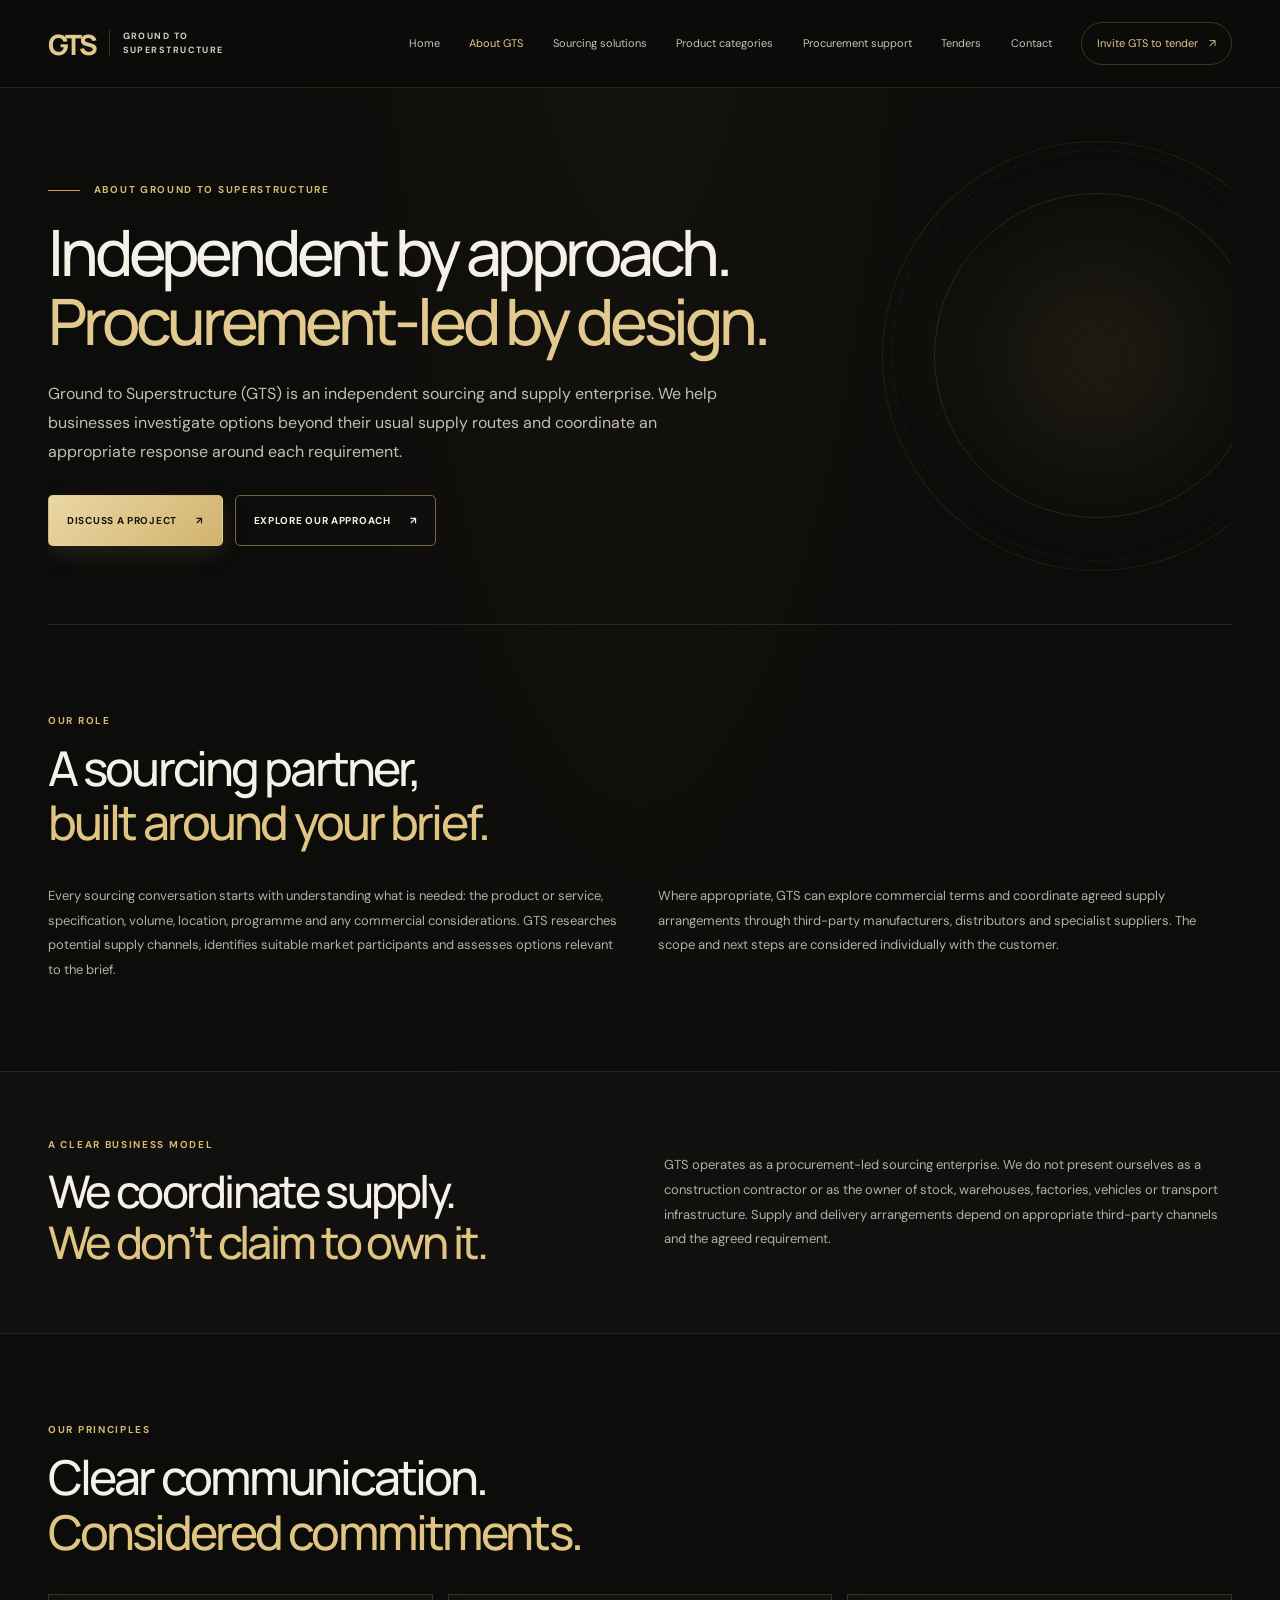
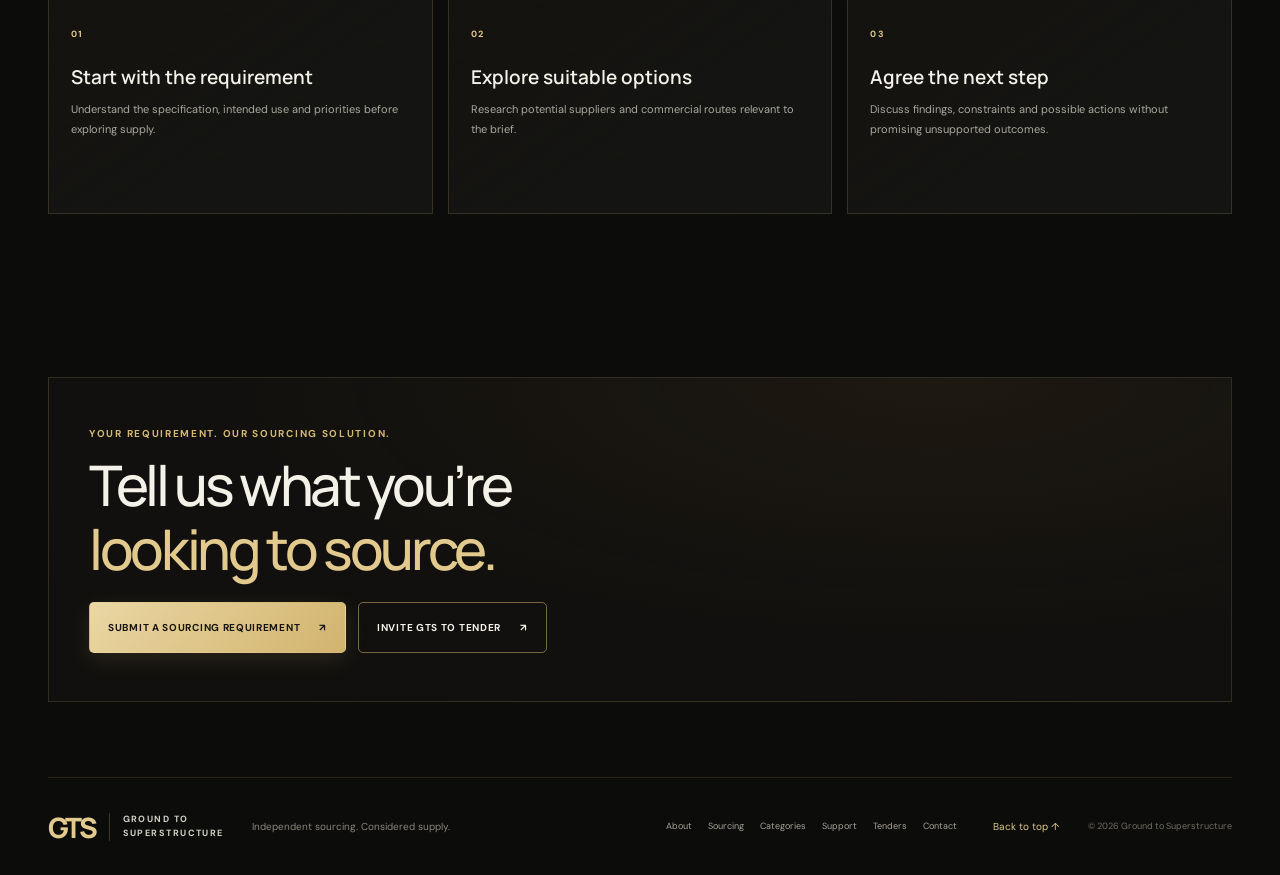
==== about.html @ a22e2337 "Update GTS website pages and enquiry forms" ====
<!doctype html>
<html lang="en">
<head>
  <meta charset="utf-8">
  <meta name="viewport" content="width=device-width, initial-scale=1">
  <meta name="theme-color" content="#10100f">
  <meta name="description" content="Learn about Ground to Superstructure, an independent procurement-led sourcing and supply enterprise.">
  <title>About GTS | Ground to Superstructure</title>
  <link rel="preconnect" href="https://fonts.googleapis.com">
  <link rel="preconnect" href="https://fonts.gstatic.com" crossorigin>
  <link href="https://fonts.googleapis.com/css2?family=DM+Sans:wght@400;500;600;700&family=Manrope:wght@400;500;600;700;800&display=swap" rel="stylesheet">
  <link rel="stylesheet" href="styles.css">
  <script src="script.js" defer></script>
</head>
<body>
  <a class="skip-link" href="#main">Skip to content</a>
  <header class="site-header">
    <a class="brand" href="index.html" aria-label="Ground to Superstructure home"><span class="brand-mark">GTS</span><span class="brand-name">GROUND TO<br>SUPERSTRUCTURE</span></a>
    <button class="menu-toggle" type="button" aria-expanded="false" aria-controls="site-nav" aria-label="Open navigation"><span></span><span></span></button>
    <nav class="site-nav" id="site-nav" aria-label="Main navigation">
      <a href="index.html">Home</a><a href="about.html" aria-current="page">About GTS</a><a href="sourcing-solutions.html">Sourcing solutions</a><a href="product-categories.html">Product categories</a><a href="procurement-support.html">Procurement support</a><a href="tenders.html">Tenders</a><a href="contact.html">Contact</a><a class="nav-cta" href="tenders.html#tender-form">Invite GTS to tender <span aria-hidden="true">↗</span></a>
    </nav>
  </header>
  <main id="main">
    <section class="page-hero section-shell">
      <p class="eyebrow"><span class="eyebrow-line"></span> ABOUT GROUND TO SUPERSTRUCTURE</p>
      <h1>Independent by approach.<br><span>Procurement-led by design.</span></h1>
      <p class="page-lead">Ground to Superstructure (GTS) is an independent sourcing and supply enterprise. We help businesses investigate options beyond their usual supply routes and coordinate an appropriate response around each requirement.</p>
      <div class="page-actions"><a class="button button-gold" href="contact.html#requirement-form">Discuss a project <span aria-hidden="true">↗</span></a><a class="button button-outline" href="sourcing-solutions.html">Explore our approach <span aria-hidden="true">↗</span></a></div>
      <div class="page-orbit" aria-hidden="true"></div>
    </section>
    <section class="page-section section-shell">
      <div class="page-section-heading"><p class="eyebrow">OUR ROLE</p><h2>A sourcing partner,<br><span>built around your brief.</span></h2></div>
      <div class="content-columns">
        <p>Every sourcing conversation starts with understanding what is needed: the product or service, specification, volume, location, programme and any commercial considerations. GTS researches potential supply channels, identifies suitable market participants and assesses options relevant to the brief.</p>
        <p>Where appropriate, GTS can explore commercial terms and coordinate agreed supply arrangements through third-party manufacturers, distributors and specialist suppliers. The scope and next steps are considered individually with the customer.</p>
      </div>
    </section>
    <section class="page-band">
      <div class="section-shell page-band-grid">
        <div><p class="eyebrow">A CLEAR BUSINESS MODEL</p><h2>We coordinate supply.<br><span>We don’t claim to own it.</span></h2></div>
        <p>GTS operates as a procurement-led sourcing enterprise. We do not present ourselves as a construction contractor or as the owner of stock, warehouses, factories, vehicles or transport infrastructure. Supply and delivery arrangements depend on appropriate third-party channels and the agreed requirement.</p>
      </div>
    </section>
    <section class="page-section section-shell">
      <div class="page-section-heading"><p class="eyebrow">OUR PRINCIPLES</p><h2>Clear communication.<br><span>Considered commitments.</span></h2></div>
      <div class="principle-grid">
        <article class="principle-card"><span>01</span><h3>Start with the requirement</h3><p>Understand the specification, intended use and priorities before exploring supply.</p></article>
        <article class="principle-card"><span>02</span><h3>Explore suitable options</h3><p>Research potential suppliers and commercial routes relevant to the brief.</p></article>
        <article class="principle-card"><span>03</span><h3>Agree the next step</h3><p>Discuss findings, constraints and possible actions without promising unsupported outcomes.</p></article>
      </div>
    </section>
    <section class="page-cta section-shell">
      <p class="eyebrow">YOUR REQUIREMENT. OUR SOURCING SOLUTION.</p>
      <h2>Tell us what you’re<br><span>looking to source.</span></h2>
      <div class="page-actions"><a class="button button-gold" href="contact.html#requirement-form">Submit a sourcing requirement <span aria-hidden="true">↗</span></a><a class="button button-outline" href="tenders.html#tender-form">Invite GTS to tender <span aria-hidden="true">↗</span></a></div>
    </section>
  </main>
  <footer class="site-footer section-shell">
    <a class="brand" href="index.html" aria-label="Ground to Superstructure home"><span class="brand-mark">GTS</span><span class="brand-name">GROUND TO<br>SUPERSTRUCTURE</span></a>
    <p>Independent sourcing. Considered supply.</p>
    <nav class="footer-nav" aria-label="Footer navigation"><a href="about.html">About</a><a href="sourcing-solutions.html">Sourcing</a><a href="product-categories.html">Categories</a><a href="procurement-support.html">Support</a><a href="tenders.html">Tenders</a><a href="contact.html">Contact</a></nav>
    <a class="back-to-top" href="#main">Back to top ↑</a><span class="copyright">© <span id="year"></span> Ground to Superstructure</span>
  </footer>
</body>
</html>
---- styles.css ----
:root {
  color-scheme: dark;
  --black: #10100f;
  --panel: #161614;
  --panel-light: #1c1b18;
  --gold: #e99a09;
  --gold-bright: #e3c583;
  --text: #f1eee7;
  --muted: #a5a096;
  --line: rgba(201, 163, 91, .24);
  --font-body: "DM Sans", sans-serif;
  --font-display: "Manrope", sans-serif;
}

* { box-sizing: border-box; }
html { scroll-behavior: smooth; scroll-padding-top: 90px; }
body { margin: 0; background: var(--black); color: var(--text); font-family: var(--font-body); font-size: 15px; line-height: 1.7; -webkit-font-smoothing: antialiased; }
a { color: inherit; text-decoration: none; }
button, input, textarea { font: inherit; }
button, a { -webkit-tap-highlight-color: transparent; }
::selection { background: var(--gold); color: var(--black); }
.section-shell { width: min(1280px, calc(100% - 96px)); margin-inline: auto; }
.skip-link { position: absolute; z-index: 20; top: 8px; left: 8px; padding: 10px 16px; background: var(--gold); color: var(--black); transform: translateY(-150%); }
.skip-link:focus { transform: translateY(0); }

.site-header { position: sticky; z-index: 10; top: 0; display: flex; align-items: center; justify-content: space-between; min-height: 88px; padding: 0 max(48px, calc((100vw - 1280px) / 2)); border-bottom: 1px solid rgba(255,255,255,.07); background: rgba(16,16,15,.94); backdrop-filter: blur(16px); }
.brand { display: inline-flex; align-items: center; gap: 13px; flex: none; }
.brand-mark { color: var(--gold-bright); font-family: var(--font-display); font-size: 28px; font-weight: 800; letter-spacing: -.1em; line-height: 1; }
.brand-name { padding-left: 13px; border-left: 1px solid var(--line); font-size: 9px; font-weight: 700; letter-spacing: .16em; line-height: 1.55; }
.site-nav { display: flex; align-items: center; gap: clamp(16px, 2.3vw, 34px); }
.site-nav a { color: #c3c0b9; font-size: 11px; transition: color .2s ease; }
.site-nav a:hover, .site-nav a:focus-visible { color: var(--gold-bright); }
.site-nav .nav-cta { padding: 11px 15px; border: 1px solid var(--line); color: var(--gold-bright); }
.nav-cta span { margin-left: 8px; }
.menu-toggle { display: none; }

.hero { position: relative; display: grid; grid-template-columns: 1.04fr .96fr; align-items: center; min-height: 674px; padding-top: 54px; padding-bottom: 83px; }
.hero-copy { position: relative; z-index: 2; max-width: 630px; padding-bottom: 12px; }
.eyebrow { margin: 0 0 22px; color: var(--gold); font-size: 10px; font-weight: 700; letter-spacing: .17em; line-height: 1.5; }
.eyebrow-line { display: inline-block; width: 32px; height: 1px; margin-right: 10px; vertical-align: middle; background: var(--gold); }
h1, h2, h3, p { margin-top: 0; }
h1, h2, h3 { font-family: var(--font-display); }
h1 { margin-bottom: 25px; font-size: clamp(46px, 5.4vw, 72px); font-weight: 500; letter-spacing: -.065em; line-height: 1.08; }
h1 span, h2 span { color: var(--gold-bright); }
.hero-subtitle { max-width: 525px; margin-bottom: 13px; color: #e2ded5; font-size: 17px; line-height: 1.6; }
.hero-explainer { max-width: 505px; margin-bottom: 22px; color: var(--muted); font-size: 13px; }
.hero-proposition { max-width: 420px; margin: 0 0 18px; color: #d4c39e; font-size: 11px; font-weight: 600; letter-spacing: .12em; text-transform: uppercase; }
.service-line { margin: 0; color: var(--gold-bright); font-size: 10px; font-weight: 700; letter-spacing: .17em; }
.service-line i { padding: 0 7px; color: #83672f; font-style: normal; }
.hero-actions, .tender-actions, .contact-actions { display: flex; flex-wrap: wrap; gap: 11px; margin-top: 25px; }
.button { display: inline-flex; min-height: 49px; align-items: center; justify-content: center; gap: 19px; padding: 0 18px; border: 1px solid transparent; font-size: 10px; font-weight: 700; letter-spacing: .055em; text-transform: uppercase; transition: transform .2s ease, background .2s ease, border-color .2s ease; }
.button:hover { transform: translateY(-2px); }
.button-gold { background: var(--gold-bright); color: #17140e; }
.button-gold:hover { background: #f0d89e; }
.button-outline { border-color: rgba(227,197,131,.48); color: var(--text); }
.button-outline:hover { border-color: var(--gold-bright); background: rgba(201,163,91,.08); }
.hero-actions .button-outline { border-color: var(--gold-bright); background: var(--gold-bright); color: #17140e; }
.hero-actions .button-outline:hover { background: #f0d89e; }
.quiet-note { max-width: 445px; margin: 17px 0 0; color: #79766e; font-size: 10px; line-height: 1.6; }
.hero-art { position: relative; min-height: 535px; overflow: hidden; }
.network-art { position: absolute; width: min(110%, 665px); max-width: none; inset: 50% auto auto 50%; transform: translate(-50%, -50%); opacity: .89; }
.art-orbit { position: absolute; top: 50%; left: 50%; width: 440px; height: 440px; border: 1px solid rgba(201,163,91,.1); border-radius: 50%; transform: translate(-50%, -50%); }
.orbit-two { width: 530px; height: 530px; border-style: dashed; border-color: rgba(201,163,91,.07); }
.art-caption { position: absolute; right: 0; bottom: 48px; padding: 11px 14px; border: 1px solid rgba(201,163,91,.2); background: rgba(16,16,15,.82); color: #c9c3b6; font-size: 10px; }
.caption-dot { display: inline-block; width: 6px; height: 6px; margin-right: 7px; border-radius: 50%; background: var(--gold-bright); box-shadow: 0 0 12px var(--gold); }
.art-coordinate { position: absolute; top: 79px; right: 8px; color: rgba(227,197,131,.7); font-size: 8px; letter-spacing: .16em; line-height: 1.8; text-align: right; }
.art-coordinate span { color: rgba(255,255,255,.37); }
.hero-index { position: absolute; right: 0; bottom: 31px; display: flex; align-items: center; gap: 10px; color: #827d72; font-size: 9px; }
.hero-index span:first-child { color: var(--gold-bright); }
.index-rule { width: 54px; height: 1px; background: var(--line); }

.intro-band { border-block: 1px solid rgba(255,255,255,.06); background: #151513; }
.intro-grid { display: grid; grid-template-columns: .72fr 1.18fr 1.1fr; align-items: center; gap: 38px; min-height: 216px; padding-block: 38px; }
.intro-grid .eyebrow { margin: 0; }
.intro-statement { margin: 0; font-family: var(--font-display); font-size: clamp(22px, 2.7vw, 34px); font-weight: 500; letter-spacing: -.045em; line-height: 1.35; }
.intro-statement span { color: var(--gold-bright); }
.intro-detail { margin: 0; color: var(--muted); font-size: 12px; line-height: 1.85; }

.content-section { padding-top: 111px; padding-bottom: 105px; }
.section-heading { display: flex; align-items: end; justify-content: space-between; gap: 50px; margin-bottom: 43px; }
.section-heading .eyebrow, .tender-heading .eyebrow, .mandate-intro .eyebrow, .support-copy .eyebrow, .readiness-grid .eyebrow { margin-bottom: 18px; }
h2 { margin-bottom: 0; font-size: clamp(34px, 4.2vw, 52px); font-weight: 500; letter-spacing: -.06em; line-height: 1.14; }
.section-lead { max-width: 425px; margin: 0 0 3px; color: var(--muted); font-size: 13px; line-height: 1.8; }
.programme-title { max-width: 660px; font-size: clamp(30px, 3.2vw, 40px); }
.category-grid { display: grid; grid-template-columns: repeat(5, 1fr); gap: 12px; }
.category-card { position: relative; min-height: 295px; padding: 24px 18px 20px; border: 1px solid rgba(255,255,255,.08); background: #151513; transition: border-color .2s ease, transform .2s ease; }
.category-card:hover { transform: translateY(-4px); border-color: rgba(201,163,91,.5); }
.card-number { position: absolute; top: 21px; right: 19px; color: #68645b; font-size: 9px; letter-spacing: .1em; }
.category-card h3 { min-height: 60px; margin: 22px 0 9px; font-size: 18px; font-weight: 600; letter-spacing: -.035em; line-height: 1.25; }
.category-card p { min-height: 58px; margin-bottom: 20px; color: var(--muted); font-size: 15px; line-height: 1.65; }
.category-card > a { color: var(--gold-bright); font-size: 13px; font-weight: 600; }
.category-card > a span { margin-left: 4px; }
.category-icon { position: relative; display: flex; width: 56px; height: 46px; align-items: end; gap: 4px; }
.icon-materials span { display: block; width: 14px; border: 1px solid var(--gold); background: linear-gradient(0deg,rgba(201,163,91,.13),transparent); transform: skewY(-19deg); }
.icon-materials span:nth-child(1) { height: 21px; }.icon-materials span:nth-child(2) { height: 31px; }.icon-materials span:nth-child(3) { height: 39px; }
.icon-interiors span { position: absolute; display: block; border: 1px solid var(--gold); }
.icon-interiors span:nth-child(1) { bottom: 0; left: 2px; width: 42px; height: 24px; }.icon-interiors span:nth-child(2) { bottom: 24px; left: 5px; width: 36px; height: 7px; }.icon-interiors span:nth-child(3) { bottom: 0; left: 9px; height: 10px; }.icon-interiors span:nth-child(4) { bottom: 0; left: 37px; height: 10px; }
.icon-bespoke span { position: absolute; display: block; width: 26px; height: 26px; border: 1px solid var(--gold); transform: rotate(45deg); }.icon-bespoke span:nth-child(1) { top: 0; left: 14px; }.icon-bespoke span:nth-child(2) { top: 16px; left: 2px; }.icon-bespoke span:nth-child(3) { top: 16px; left: 26px; }
.icon-assets span { position: absolute; border: 1px solid var(--gold); }.icon-assets span:nth-child(1) { bottom: 7px; left: 0; width: 47px; height: 20px; }.icon-assets span:nth-child(2) { bottom: 27px; left: 13px; width: 24px; height: 9px; }.icon-assets span:nth-child(3) { bottom: 0; left: 8px; width: 9px; height: 9px; border-radius: 50%; }.icon-assets span:nth-child(4) { bottom: 0; left: 34px; width: 9px; height: 9px; border-radius: 50%; }
.volume-figures { display: flex; min-height: 46px; align-items: end; gap: 5px; color: var(--gold-bright); font-family: var(--font-display); font-size: 10px; font-weight: 700; letter-spacing: -.04em; }
.volume-figures span { padding: 2px 4px; border: 1px solid rgba(201,163,91,.28); }
.volume-figures span:last-child { font-size: 9px; }
.volume-figures sup { font-size: 7px; }
.category-footnote { margin: 21px 0 0; color: var(--muted); font-size: 11px; }.category-footnote span { margin-right: 7px; color: var(--gold); }
.inline-cta { display: flex; align-items: center; justify-content: space-between; gap: 20px; margin-top: 47px; padding: 24px 28px; border: 1px solid rgba(201,163,91,.2); background: linear-gradient(100deg,rgba(201,163,91,.08),transparent 75%); }
.inline-cta .eyebrow { margin-bottom: 4px; font-size: 8px; }.inline-cta p { margin: 0; font-family: var(--font-display); font-size: 17px; }
.text-link { display: inline-flex; align-items: center; gap: 12px; color: var(--gold-bright); font-size: 11px; font-weight: 600; }
.text-link:hover { color: #f1dba8; }

.approach-section { padding-block: 105px 92px; border-block: 1px solid rgba(255,255,255,.06); background: #151513; }
.approach-section .section-heading { margin-bottom: 38px; }
.pathway-grid { display: grid; grid-template-columns: 1fr 1fr; gap: 14px; }
.pathway-card { position: relative; min-height: 330px; padding: 29px 34px 25px; border: 1px solid rgba(201,163,91,.22); background: linear-gradient(135deg,rgba(201,163,91,.075),transparent 59%); }
.pathway-card.strategic { background: linear-gradient(135deg,rgba(201,163,91,.12),transparent 74%); }
.pathway-top { display: flex; align-items: center; justify-content: space-between; color: var(--gold); }
.pathway-number { font-family: var(--font-display); font-size: 13px; }
.pathway-kicker { font-size: 9px; letter-spacing: .1em; text-transform: uppercase; }
.pathway-card h3 { margin: 22px 0 7px; font-size: 26px; font-weight: 500; letter-spacing: -.04em; }
.pathway-card > p:not(.pathway-foot) { max-width: 485px; margin: 0; color: var(--muted); font-size: 12px; }
.target-time { display: flex; align-items: center; gap: 14px; margin-top: 19px; }
.target-time strong { color: var(--gold-bright); font-family: var(--font-display); font-size: 43px; font-weight: 500; letter-spacing: -.07em; line-height: 1; }
.target-time span { color: #b5aa91; font-size: 8px; font-weight: 700; letter-spacing: .13em; line-height: 1.6; }
.pathway-foot { position: absolute; right: 28px; bottom: 15px; left: 34px; margin: 0; color: #817c71; font-size: 9px; }
.timing-note { display: flex; align-items: baseline; gap: 10px; max-width: 780px; margin: 23px auto 0; color: #918c80; font-size: 10px; text-align: center; }.note-mark { flex: none; color: var(--gold); }

.mandate-section { display: grid; grid-template-columns: .8fr 1.2fr; gap: 105px; padding-block: 120px; }
.mandate-intro h2 { margin-bottom: 24px; }
.mandate-intro > p:not(.eyebrow):not(.mandate-emphasis) { max-width: 380px; color: var(--muted); font-size: 13px; line-height: 1.8; }
.mandate-emphasis { margin-top: 26px; padding-left: 15px; border-left: 1px solid var(--gold); color: var(--gold-bright); font-family: var(--font-display); font-size: 15px; line-height: 1.55; }
.timeline { position: relative; padding-top: 5px; }
.timeline::before { position: absolute; top: 24px; bottom: 80px; left: 24px; width: 1px; background: linear-gradient(var(--gold),rgba(201,163,91,.1)); content: ""; }
.timeline-item { position: relative; display: grid; grid-template-columns: 50px 1fr; gap: 18px; min-height: 113px; }
.timeline-marker { position: relative; z-index: 1; display: flex; width: 49px; height: 49px; align-items: center; justify-content: center; border: 1px solid rgba(201,163,91,.6); border-radius: 50%; background: var(--black); color: var(--gold-bright); font-size: 10px; }
.timeline-marker > span { width: 6px; height: 6px; border-radius: 50%; background: var(--gold-bright); box-shadow: 0 0 10px var(--gold); }
.timeline-when { color: var(--gold); font-size: 8px; font-weight: 700; letter-spacing: .13em; }
.timeline-item h3 { margin: 2px 0 4px; font-size: 17px; font-weight: 600; }
.timeline-item p { max-width: 490px; margin: 0; color: var(--muted); font-size: 11px; }
.timeline-last { min-height: 98px; }
.timeline-disclaimer { margin: 1px 0 0 68px; color: #77736a; font-size: 9px; }

.support-section { border-block: 1px solid rgba(255,255,255,.06); background: #151513; }
.support-grid { display: grid; grid-template-columns: 1fr 1fr; align-items: center; gap: 85px; min-height: 420px; padding-block: 75px; }
.support-copy h2 { margin-bottom: 20px; }
.support-copy > p:not(.eyebrow) { max-width: 480px; margin-bottom: 25px; color: var(--muted); font-size: 13px; line-height: 1.8; }
.support-quote { position: relative; padding: 52px 42px 44px; border: 1px solid rgba(201,163,91,.3); background: linear-gradient(140deg,rgba(201,163,91,.09),transparent 65%); }
.quote-mark { position: absolute; top: 14px; left: 37px; color: var(--gold); font-family: Georgia,serif; font-size: 68px; line-height: 1; opacity: .7; }
.support-quote p { position: relative; margin: 13px 0 26px; font-family: var(--font-display); font-size: clamp(20px,2.2vw,28px); letter-spacing: -.04em; line-height: 1.45; }
.support-quote p span { color: var(--gold-bright); }
.quote-rule { width: 43px; height: 1px; margin-bottom: 13px; background: var(--gold); }
.quote-attribution { color: #938a78; font-size: 8px; font-weight: 700; letter-spacing: .16em; }

.tender-section { padding-block: 111px 103px; }
.tender-heading { display: grid; grid-template-columns: .9fr 1.1fr; align-items: end; gap: 50px; }
.tender-intro > p:first-child { max-width: 525px; margin: 0 0 20px; color: var(--muted); font-size: 13px; line-height: 1.8; }
.tender-document-types { margin: 0; color: var(--gold-bright); font-size: 9px; font-weight: 700; letter-spacing: .1em; line-height: 2; }
.tender-document-types span { padding: 0 4px; color: #77613a; }
.tender-actions { margin-top: 31px; }
.forms-grid { display: grid; grid-template-columns: 1fr 1fr; gap: 14px; margin-top: 50px; }
.enquiry-form { padding: 29px; border: 1px solid rgba(201,163,91,.23); background: #151513; }
.form-heading { margin-bottom: 22px; }
.form-kicker { color: var(--gold); font-size: 8px; font-weight: 700; letter-spacing: .16em; }
.form-heading h3 { margin: 6px 0 4px; font-size: 23px; font-weight: 500; letter-spacing: -.04em; }
.form-heading p { margin: 0; color: var(--muted); font-size: 10px; }
.enquiry-form label { display: block; margin-bottom: 13px; color: #c9c4b8; font-size: 10px; font-weight: 600; }
.form-row { display: grid; grid-template-columns: 1fr 1fr; gap: 12px; }
.enquiry-form input:not([type="file"]), .enquiry-form textarea { display: block; width: 100%; margin-top: 6px; padding: 10px 11px; border: 1px solid rgba(255,255,255,.12); border-radius: 0; outline: none; background: #10100f; color: var(--text); font-size: 12px; transition: border-color .2s ease; }
.enquiry-form input:focus, .enquiry-form textarea:focus { border-color: var(--gold); }
.enquiry-form textarea { min-height: 76px; resize: vertical; }
.enquiry-form input[type="date"] { color-scheme: dark; }
.file-field { padding: 13px; border: 1px dashed rgba(201,163,91,.35); background: rgba(201,163,91,.03); }
.enquiry-form .file-field input { display: block; width: 100%; margin-top: 7px; color: var(--muted); font-size: 10px; }
.file-help { display: block; margin-top: 5px; color: #817c72; font-size: 9px; font-weight: 400; }
.form-submit { min-height: 43px; cursor: pointer; }
.form-status { min-height: 18px; margin: 10px 0 0; color: var(--gold-bright); font-size: 10px; }
.form-disclosure { max-width: 850px; margin: 15px auto 0; color: #817c72; font-size: 10px; text-align: center; }

.readiness-section { padding-block: 84px; border-block: 1px solid rgba(255,255,255,.06); background: #151513; }
.readiness-grid { display: grid; grid-template-columns: 1fr 1fr; align-items: start; gap: 80px; }
.readiness-copy > p:first-child { max-width: 510px; margin: 4px 0 20px; color: var(--muted); font-size: 12px; line-height: 1.8; }
.readiness-tags { display: flex; flex-wrap: wrap; gap: 7px; }
.readiness-tags span { padding: 7px 10px; border: 1px solid rgba(201,163,91,.2); color: #c7c0b1; font-size: 9px; }
.readiness-footnote { margin: 15px 0 0; color: #77736a; font-size: 9px; }

.contact-section { padding-top: 28px; }
.contact-overline { display: flex; align-items: center; gap: 18px; color: #827b6e; font-size: 8px; font-weight: 700; letter-spacing: .13em; }
.contact-overline-rule { height: 1px; flex: 1; background: rgba(201,163,91,.2); }
.contact-content { max-width: 830px; margin: 98px auto 105px; text-align: center; }
.contact-label { margin-bottom: 20px; color: var(--gold); font-size: 10px; font-weight: 700; letter-spacing: .19em; }
.contact-content h2 { font-size: clamp(38px,5.6vw,68px); }
.contact-copy { margin: 18px 0 20px; color: #c9c3b6; font-size: 16px; }
.contact-actions { justify-content: center; margin-top: 27px; }
.site-footer { display: flex; align-items: center; gap: 28px; min-height: 98px; border-top: 1px solid rgba(255,255,255,.09); }
.site-footer > p { margin: 0; color: #8a857b; font-size: 10px; }
.back-to-top { margin-left: auto; color: var(--gold-bright); font-size: 10px; }
.copyright { color: #716d64; font-size: 9px; }

:focus-visible { outline: 2px solid var(--gold-bright); outline-offset: 4px; }

@media (max-width: 1040px) {
  .site-header { padding-inline: 30px; }
  .section-shell { width: min(100% - 60px, 900px); }
  .site-nav { gap: 17px; }
  .site-nav a { font-size: 10px; }
  .hero { min-height: 620px; }
  .hero h1 { font-size: 42px; }
  .hero-actions { display: grid; grid-template-columns: 1fr; }
  .hero-actions .button { width: 100%; }
  .hero-art { min-height: 460px; }
  .network-art { width: 570px; }
  .category-grid { grid-template-columns: repeat(3,1fr); }
  .category-card { min-height: 275px; }
  .mandate-section { gap: 55px; }
}

@media (max-width: 1180px) {
  .hero-actions { display: grid; grid-template-columns: 1fr; }
  .hero-actions .button { width: 100%; }
}

@media (max-width: 760px) {
  html { scroll-padding-top: 72px; }
  .section-shell { width: calc(100% - 40px); }
  .site-header { min-height: 70px; padding-inline: 20px; }
  .brand-mark { font-size: 25px; }
  .brand-name { font-size: 8px; }
  .menu-toggle { display: flex; width: 40px; height: 40px; flex-direction: column; align-items: center; justify-content: center; gap: 6px; border: 1px solid var(--line); background: none; }
  .menu-toggle span { width: 17px; height: 1px; background: var(--gold-bright); transition: transform .2s ease; }
  .menu-toggle[aria-expanded="true"] span:first-child { transform: translateY(3.5px) rotate(45deg); }
  .menu-toggle[aria-expanded="true"] span:last-child { transform: translateY(-3.5px) rotate(-45deg); }
  .site-nav { position: absolute; top: 69px; right: 0; left: 0; display: none; align-items: stretch; gap: 0; padding: 8px 20px 18px; border-bottom: 1px solid var(--line); background: #121210; }
  .site-nav.is-open { display: flex; flex-direction: column; }
  .site-nav a { padding: 12px 3px; border-bottom: 1px solid rgba(255,255,255,.06); font-size: 12px; }
  .site-nav .nav-cta { margin-top: 10px; padding: 12px; border: 1px solid var(--line); }
  .hero { grid-template-columns: 1fr; min-height: auto; padding-top: 70px; padding-bottom: 62px; }
  .hero-copy { padding: 0; }
  h1 { font-size: clamp(44px, 11vw, 64px); }
  .hero h1 { font-size: clamp(38px, 9.4vw, 54px); }
  .programme-title { font-size: clamp(26px, 7vw, 34px); }
  .hero-subtitle { font-size: 15px; }
  .hero-art { min-height: 350px; margin-top: 22px; }
  .network-art { width: min(112vw, 530px); }
  .art-orbit { width: 310px; height: 310px; }
  .orbit-two { width: 365px; height: 365px; }
  .art-caption { right: 3px; bottom: 8px; font-size: 9px; }
  .art-coordinate { top: 10px; right: 4px; }
  .hero-index { right: 0; bottom: 16px; }
  .intro-grid { grid-template-columns: 1fr; gap: 14px; padding-block: 35px; }
  .intro-grid .eyebrow { margin: 0; }
  .intro-detail { max-width: 550px; }
  .content-section, .tender-section { padding-block: 75px; }
  .section-heading, .tender-heading { display: block; }
  .section-heading .section-lead { margin-top: 18px; }
  .category-grid { grid-template-columns: repeat(2,1fr); }
  .category-card { min-height: 285px; padding-inline: 15px; }
  .inline-cta { align-items: start; flex-direction: column; padding: 21px; }
  .approach-section { padding-block: 75px; }
  .pathway-grid { grid-template-columns: 1fr; }
  .pathway-card { min-height: 305px; padding-inline: 25px; }
  .pathway-foot { left: 25px; }
  .timing-note { text-align: left; }
  .mandate-section { grid-template-columns: 1fr; gap: 42px; padding-block: 78px; }
  .support-grid { grid-template-columns: 1fr; gap: 37px; padding-block: 70px; }
  .support-quote { padding-inline: 27px; }
  .quote-mark { left: 22px; }
  .tender-intro { margin-top: 18px; }
  .tender-actions { margin-top: 22px; }
  .forms-grid { grid-template-columns: 1fr; margin-top: 35px; }
  .enquiry-form { padding: 23px 18px; }
  .readiness-section { padding-block: 68px; }
  .readiness-grid { grid-template-columns: 1fr; gap: 24px; }
  .contact-content { margin-block: 72px; }
  .contact-overline { gap: 10px; font-size: 7px; }
  .contact-content h2 { font-size: clamp(37px,10vw,57px); }
  .site-footer { flex-wrap: wrap; gap: 13px 20px; padding-block: 20px; }
  .site-footer .brand { width: 100%; }
  .site-footer > p { order: 2; }
  .back-to-top { margin-left: auto; }
  .copyright { order: 3; width: 100%; }
}

@media (max-width: 420px) {
  .section-shell { width: calc(100% - 32px); }
  .hero-actions { align-items: stretch; flex-direction: column; }
  .hero-actions .button, .tender-actions .button, .contact-actions .button { width: 100%; }
  .category-grid { grid-template-columns: 1fr; }
  .category-card { min-height: 260px; }
  .category-card p { min-height: unset; }
  .form-row { grid-template-columns: 1fr; gap: 0; }
  .contact-actions { align-items: stretch; flex-direction: column; }
}

@media (prefers-reduced-motion: reduce) {
  *, *::before, *::after { scroll-behavior: auto !important; transition-duration: .01ms !important; animation-duration: .01ms !important; }
}

:root {
  --black: #0c0c0b;
  --panel: #151513;
  --panel-light: #1d1b18;
  --gold: #c9a44c;
  --gold-bright: #e2c98e;
  --text: #f4f1e9;
  --muted: #aaa99e;
  --line: rgba(210, 181, 115, .25);
}

body {
  background:
    radial-gradient(ellipse at 50% -18%, rgba(105, 78, 31, .12), transparent 43%),
    var(--black);
}

.site-header {
  border-bottom-color: rgba(226, 201, 142, .12);
  background: rgba(12, 12, 11, .9);
}

.brand-mark { color: var(--gold-bright); }
.brand-name { color: #d3d0c6; }
.site-nav a { color: #c4c6bc; }
.site-nav .nav-cta { border-radius: 999px; }

.hero {
  min-height: 710px;
  padding-top: 72px;
  padding-bottom: 90px;
}

.hero-copy { max-width: 650px; }
.hero h1 { font-size: clamp(42px, 3.6vw, 50px); }
.eyebrow { color: #d4b872; }
.hero-art {
  isolation: isolate;
  border: 1px solid rgba(226, 201, 142, .1);
  border-radius: 48% 48% 12px 12px;
  background:
    radial-gradient(ellipse at 50% 46%, rgba(118, 89, 39, .24), transparent 56%),
    linear-gradient(160deg, rgba(33, 30, 22, .58), rgba(11, 11, 10, .12) 72%);
}

.hero-art::before,
.hero-art::after {
  position: absolute;
  z-index: -1;
  border: 1px solid rgba(226, 201, 142, .09);
  border-radius: 50%;
  content: "";
}

.hero-art::before { inset: 9% 8%; }
.hero-art::after { inset: 16% 15%; border-style: dashed; opacity: .7; }
.network-art { opacity: .96; }
.art-caption { border-radius: 999px; box-shadow: 0 12px 36px rgba(0, 0, 0, .22); }
.hero-index { color: #a7a397; }

.hero-actions .button-outline {
  border-color: rgba(226, 201, 142, .45);
  background: rgba(12, 12, 11, .38);
  color: var(--text);
}

.hero-actions .button-outline:hover {
  border-color: var(--gold-bright);
  background: rgba(226, 201, 142, .1);
}

.button {
  min-height: 51px;
  border-radius: 5px;
  letter-spacing: .07em;
}

.button-gold {
  background: linear-gradient(135deg, #ead7a4, #d2b36e);
  box-shadow: 0 7px 22px rgba(201, 169, 103, .14);
}

.button-gold:hover {
  background: linear-gradient(135deg, #f1e3be, #ddc17f);
  box-shadow: 0 10px 28px rgba(201, 169, 103, .22);
}

.button-outline { border-radius: 5px; }
.intro-band, .approach-section, .support-section, .readiness-section {
  border-color: rgba(226, 201, 142, .1);
  background-color: #111915;
}

.intro-grid { min-height: 230px; }
.intro-statement span, h1 span, h2 span, .support-quote p span { color: #dfc482; }
.content-section { padding-top: 120px; padding-bottom: 116px; }
.section-heading { margin-bottom: 48px; }
.section-lead, .intro-detail { color: #b0b0a5; }

.category-card {
  overflow: hidden;
  border-color: rgba(226, 201, 142, .13);
  border-radius: 8px;
  background:
    linear-gradient(145deg, rgba(53, 45, 29, .3), rgba(21, 21, 19, .96) 56%),
    #151513;
}

.category-card::before {
  position: absolute;
  top: 0;
  right: 18px;
  left: 18px;
  height: 1px;
  background: linear-gradient(90deg, transparent, rgba(226, 201, 142, .42), transparent);
  content: "";
}

.category-card:hover {
  transform: translateY(-5px);
  border-color: rgba(226, 201, 142, .42);
  box-shadow: 0 18px 38px rgba(0, 0, 0, .2);
}

.category-card p { color: #aead9f; }
.card-number { color: #888879; }
.category-card > a { color: #e2c98e; }
.inline-cta {
  border-color: rgba(226, 201, 142, .17);
  border-radius: 8px;
  background: linear-gradient(100deg, rgba(201, 169, 103, .1), rgba(31, 48, 38, .2) 58%, transparent);
}

.approach-section { padding-block: 112px 100px; }
.pathway-card {
  overflow: hidden;
  border-color: rgba(226, 201, 142, .2);
  border-radius: 9px;
  background: linear-gradient(135deg, rgba(60, 49, 29, .35), rgba(21, 21, 19, .9) 68%);
}

.pathway-card.strategic {
  background: linear-gradient(135deg, rgba(71, 58, 31, .3), rgba(21, 21, 19, .92) 72%);
}

.pathway-card::after {
  position: absolute;
  top: 0;
  right: 0;
  width: 130px;
  height: 130px;
  border: 1px solid rgba(226, 201, 142, .08);
  border-radius: 50%;
  content: "";
  transform: translate(42%, -42%);
}

.pathway-foot { color: #a09f92; }
.target-time strong { color: #e2c98e; }
.timing-note { color: #aaa99e; }

.mandate-section { gap: clamp(55px, 8vw, 110px); }
.timeline::before { background: linear-gradient(#d2b36e, rgba(201, 169, 103, .12)); }
.timeline-marker { border-color: rgba(226, 201, 142, .48); }
.timeline-item p { color: #b0b0a5; }

.support-grid { gap: 75px; }
.support-quote {
  border-color: rgba(226, 201, 142, .22);
  border-radius: 10px;
  background:
    radial-gradient(ellipse at 100% 0, rgba(101, 78, 37, .22), transparent 52%),
    linear-gradient(140deg, rgba(201, 169, 103, .08), rgba(22, 21, 18, .5) 68%);
}

.tender-document-types { color: #dfc482; }
.enquiry-form {
  border-color: rgba(226, 201, 142, .17);
  border-radius: 9px;
  background: linear-gradient(150deg, rgba(49, 41, 27, .32), #151513 48%);
}

.enquiry-form input:not([type="file"]), .enquiry-form textarea {
  border-color: rgba(255, 255, 255, .13);
  border-radius: 5px;
  background: #0c1310;
}

.enquiry-form input:focus, .enquiry-form textarea:focus {
  border-color: #d2b36e;
  box-shadow: 0 0 0 3px rgba(201, 169, 103, .1);
}

.file-field {
  border-color: rgba(226, 201, 142, .35);
  border-radius: 6px;
  background: rgba(201, 169, 103, .045);
}

.readiness-tags span {
  border-color: rgba(226, 201, 142, .19);
  border-radius: 999px;
  background: rgba(255, 255, 255, .018);
}

.contact-section { position: relative; }
.contact-content {
  max-width: 900px;
  padding: 48px 28px;
  border: 1px solid rgba(226, 201, 142, .13);
  border-radius: 12px;
  background:
    radial-gradient(ellipse at 50% 0, rgba(100, 76, 34, .2), transparent 70%),
    linear-gradient(160deg, rgba(29, 27, 22, .78), rgba(12, 12, 11, .52));
}

.contact-copy { color: #d0cec3; }
.site-footer {
  border-top-color: rgba(226, 201, 142, .13);
}

:focus-visible { outline-color: #f0d99c; }

@media (max-width: 760px) {
  .hero { padding-top: 55px; }
  .hero h1 { font-size: clamp(38px, 9.4vw, 54px); }
  .hero-art {
    min-height: 340px;
    border-radius: 48% 48% 10px 10px;
  }
  .content-section { padding-block: 80px; }
  .approach-section { padding-block: 80px; }
  .category-card { border-radius: 7px; }
  .contact-content { margin-block: 72px; padding: 35px 20px; }
}

@media (max-width: 420px) {
  .hero h1 { font-size: clamp(34px, 9vw, 38px); letter-spacing: -.045em; }
}

@media (max-width: 1180px) {
  .menu-toggle {
    display: flex;
    width: 42px;
    height: 42px;
    flex: none;
    flex-direction: column;
    align-items: center;
    justify-content: center;
    gap: 6px;
    border: 1px solid var(--line);
    background: transparent;
    cursor: pointer;
  }

  .menu-toggle span {
    width: 17px;
    height: 1px;
    background: var(--gold-bright);
    transition: transform .2s ease;
  }

  .menu-toggle[aria-expanded="true"] span:first-child { transform: translateY(3.5px) rotate(45deg); }
  .menu-toggle[aria-expanded="true"] span:last-child { transform: translateY(-3.5px) rotate(-45deg); }

  .site-nav {
    position: absolute;
    top: 100%;
    right: 30px;
    display: none;
    min-width: 285px;
    align-items: stretch;
    gap: 0;
    padding: 10px 18px 18px;
    border: 1px solid rgba(226, 201, 142, .16);
    background: #10100f;
    box-shadow: 0 18px 40px rgba(0, 0, 0, .35);
  }

  .site-nav.is-open { display: flex; flex-direction: column; }
  .site-nav a { padding: 11px 3px; border-bottom: 1px solid rgba(255, 255, 255, .07); font-size: 11px; }
  .site-nav .nav-cta { margin-top: 12px; padding: 12px; border: 1px solid var(--line); text-align: center; }
}

.intro-band { scroll-margin-top: 90px; }
.sourcing-section { padding-block: 92px 96px; }
.sourcing-heading { max-width: 690px; margin-bottom: 34px; }
.sourcing-heading .eyebrow { margin-bottom: 14px; }
.sourcing-heading h2 { font-size: clamp(32px, 4vw, 48px); }
.sourcing-steps { display: grid; grid-template-columns: repeat(5, 1fr); border-block: 1px solid rgba(226, 201, 142, .16); }
.sourcing-step { position: relative; min-height: 190px; padding: 25px 24px 22px 0; }
.sourcing-step + .sourcing-step { padding-left: 25px; border-left: 1px solid rgba(226, 201, 142, .16); }
.step-mark { display: flex; align-items: center; gap: 12px; }
.step-mark svg { width: 30px; height: 30px; fill: none; stroke: #d4b872; stroke-linecap: round; stroke-linejoin: round; stroke-width: 1.25; }
.step-number { color: #d4b872; font-size: 9px; font-weight: 700; letter-spacing: .14em; }
.sourcing-step h3 { margin: 18px 0 7px; color: var(--text); font-size: 21px; font-weight: 600; }
.sourcing-step p { max-width: 245px; margin: 0; color: #aaa99e; font-size: 11px; line-height: 1.75; }
.sourcing-step h3::after { display: block; width: 28px; height: 1px; margin-top: 11px; background: #c9a967; content: ""; }

.category-grid { gap: 15px; }
.category-card { min-height: 275px; padding: 24px 21px 20px; }
.category-card h3 { min-height: 48px; }
.category-card p { min-height: 46px; }
.category-footnote {
  display: grid;
  grid-template-columns: auto 1fr;
  gap: 5px 15px;
  align-items: baseline;
  margin-top: 27px;
  color: #b0b0a5;
  font-size: 11px;
}

.category-footnote strong { color: #e2c98e; font-size: 9px; letter-spacing: .12em; }
.category-footnote span { margin: 0; color: #aaa99e; }
.scale-panel {
  display: grid;
  grid-template-columns: 1.1fr .9fr;
  align-items: center;
  gap: 35px;
  margin-top: 28px;
  padding: 29px 31px;
  border: 1px solid rgba(226, 201, 142, .15);
  background: linear-gradient(110deg, rgba(48, 40, 26, .32), rgba(20, 20, 18, .9));
}

.scale-copy .eyebrow { margin-bottom: 8px; }
.scale-copy h3 { margin: 0 0 8px; font-size: 22px; font-weight: 500; line-height: 1.35; }
.scale-copy > p:last-child { max-width: 590px; margin: 0; color: #aaa99e; font-size: 10px; line-height: 1.75; }
.scale-figures { display: flex; justify-content: flex-end; gap: clamp(8px, 1.5vw, 18px); }
.scale-figures span { color: #e2c98e; font-family: var(--font-display); font-size: clamp(17px, 2.2vw, 27px); font-weight: 600; letter-spacing: -.06em; }
.scale-figures sup { font-size: .55em; }

.icon-electrical span { position: absolute; display: block; border: 1px solid #c9a967; }
.icon-electrical span:nth-child(1) { top: 2px; left: 17px; width: 22px; height: 38px; }
.icon-electrical span:nth-child(2) { top: 12px; left: 24px; width: 8px; height: 8px; border-radius: 50%; }
.icon-electrical span:nth-child(3) { top: 30px; left: 24px; width: 8px; height: 1px; border-width: 1px 0 0; }
.icon-volume { align-items: end; gap: 5px; }
.icon-volume span { display: block; width: 9px; border: 1px solid #c9a967; background: rgba(201, 169, 103, .08); }
.icon-volume span:nth-child(1) { height: 14px; }
.icon-volume span:nth-child(2) { height: 23px; }
.icon-volume span:nth-child(3) { height: 32px; }
.icon-volume span:nth-child(4) { height: 41px; }

@media (max-width: 760px) {
  .site-nav { top: 69px; right: 0; left: 0; min-width: 0; border-right: 0; border-left: 0; }
  .sourcing-section { padding-block: 70px; }
  .sourcing-steps { grid-template-columns: repeat(2, 1fr); }
  .sourcing-step, .sourcing-step + .sourcing-step { min-height: 170px; padding: 20px 15px; border-top: 1px solid rgba(226, 201, 142, .16); border-left: 0; }
  .sourcing-step:nth-child(odd) { padding-left: 0; }
  .sourcing-step:nth-child(even) { border-left: 1px solid rgba(226, 201, 142, .16); }
  .sourcing-step:nth-child(-n+2) { border-top: 0; }
  .category-grid { grid-template-columns: repeat(2, 1fr); }
  .scale-panel { grid-template-columns: 1fr; gap: 22px; padding: 23px; }
  .scale-figures { justify-content: flex-start; }
}

@media (min-width: 761px) and (max-width: 1040px) {
  .hero h1 { font-size: 42px; }
}

@media (max-width: 420px) {
  .sourcing-steps { grid-template-columns: 1fr; }
  .sourcing-step, .sourcing-step + .sourcing-step,
  .sourcing-step:nth-child(n) {
    min-height: 0;
    padding: 19px 0;
    border-top: 1px solid rgba(226, 201, 142, .16);
    border-left: 0;
  }

  .sourcing-step:first-child { border-top: 0; }
  .sourcing-step h3 { margin-top: 9px; }
  .category-footnote { grid-template-columns: 1fr; gap: 4px; }
  .category-grid { grid-template-columns: 1fr; }
}

.site-nav a[aria-current="page"] { color: var(--gold-bright); }
.footer-nav { display: flex; flex-wrap: wrap; gap: 8px 16px; margin-left: auto; }
.footer-nav a { color: #a7a397; font-size: 9px; transition: color .2s ease; }
.footer-nav a:hover, .footer-nav a:focus-visible { color: var(--gold-bright); }
.site-footer .footer-nav + .back-to-top { margin-left: 8px; }

.page-hero {
  position: relative;
  isolation: isolate;
  overflow: hidden;
  min-height: 430px;
  padding-block: 94px 78px;
  border-bottom: 1px solid rgba(226, 201, 142, .12);
}

.page-hero .eyebrow,
.page-hero h1,
.page-hero .page-lead,
.page-hero .page-actions,
.page-hero .tender-document-types { position: relative; z-index: 1; }

.page-hero .eyebrow { margin-bottom: 20px; }
.page-hero h1 { max-width: 820px; font-size: clamp(42px, 5vw, 64px); }
.page-hero h1 span { color: var(--gold-bright); }
.page-lead { max-width: 690px; margin: 0; color: #c1beb4; font-size: 16px; line-height: 1.8; }
.page-actions { display: flex; flex-wrap: wrap; gap: 12px; margin-top: 28px; }
.page-orbit {
  position: absolute;
  z-index: -1;
  top: 50%;
  right: -80px;
  width: 430px;
  aspect-ratio: 1;
  border: 1px solid rgba(201, 164, 76, .12);
  border-radius: 50%;
  background: radial-gradient(circle, rgba(201, 164, 76, .1), rgba(201, 164, 76, .025) 46%, transparent 70%);
  transform: translateY(-50%);
}

.page-orbit::before,
.page-orbit::after {
  position: absolute;
  inset: 12%;
  border: 1px solid rgba(226, 201, 142, .12);
  border-radius: 50%;
  content: "";
}

.page-orbit::after { inset: 2%; border-style: dashed; opacity: .7; }
.page-section { padding-block: 88px; }
.page-section-heading { max-width: 700px; margin-bottom: 34px; }
.page-section-heading .eyebrow { margin-bottom: 13px; }
.page-section-heading h2 { font-size: clamp(32px, 4vw, 48px); }
.content-columns { display: grid; grid-template-columns: 1fr 1fr; gap: 36px; }
.content-columns p { margin: 0; color: #b0b0a5; font-size: 13px; line-height: 1.9; }
.page-band { border-block: 1px solid rgba(226, 201, 142, .1); background: #11100e; }
.page-band-grid { display: grid; grid-template-columns: 1fr 1fr; align-items: center; gap: 48px; padding-block: 65px; }
.page-band-grid .eyebrow { margin-bottom: 14px; }
.page-band-grid h2 { font-size: clamp(31px, 3.8vw, 45px); }
.page-band-grid > p { margin: 0; color: #b0b0a5; font-size: 13px; line-height: 1.9; }
.principle-grid { display: grid; grid-template-columns: repeat(3, 1fr); gap: 15px; }
.principle-card { min-height: 220px; padding: 25px 22px; border: 1px solid rgba(226, 201, 142, .16); background: linear-gradient(145deg, rgba(53, 45, 29, .2), rgba(21, 21, 19, .9) 60%); }
.principle-card > span { color: var(--gold-bright); font-size: 9px; font-weight: 700; letter-spacing: .14em; }
.principle-card h3 { margin: 20px 0 9px; font-size: 19px; font-weight: 600; line-height: 1.35; }
.principle-card p { margin: 0; color: #aaa99e; font-size: 11px; line-height: 1.8; }
.support-card-grid .principle-card { min-height: 245px; }
.page-support-grid { min-height: 0; padding-block: 10px; }
.page-cta { margin-block: 75px; padding: 48px 40px; border: 1px solid rgba(226, 201, 142, .15); background: radial-gradient(ellipse at 75% 0, rgba(100, 76, 34, .15), transparent 58%), #11100e; }
.page-cta .eyebrow { margin-bottom: 12px; }
.page-cta h2 { font-size: clamp(35px, 4.5vw, 56px); }
.page-cta h2 span { color: var(--gold-bright); }
.page-cta .page-actions { margin-top: 22px; }
.page-sourcing-steps { grid-template-columns: repeat(5, 1fr); }
.category-detail-grid .category-card { scroll-margin-top: 105px; }
.category-detail-grid .category-card h3 { min-height: 48px; }
.standalone-form { max-width: 900px; margin: 36px auto 0; }
.standalone-form .form-heading h3 { font-size: 27px; }
.contact-form-section { padding-top: 80px; }
.contact-form-section .standalone-form { margin-top: 10px; }
.contact-form-section + .page-band .page-band-grid { grid-template-columns: .8fr 1fr auto; }

@media (min-width: 1041px) {
  .category-grid { grid-template-columns: repeat(3, 1fr); }
}

@media (max-width: 1180px) {
  .footer-nav { order: 4; width: 100%; margin-left: 0; }
  .site-footer .footer-nav + .back-to-top { margin-left: auto; }
}

@media (max-width: 760px) {
  .page-hero { min-height: 0; padding-block: 72px 58px; }
  .page-hero h1 { font-size: clamp(38px, 9vw, 54px); }
  .page-lead { font-size: 14px; }
  .page-orbit { right: -230px; width: 360px; opacity: .75; }
  .page-section { padding-block: 66px; }
  .content-columns { grid-template-columns: 1fr; gap: 18px; }
  .page-band-grid { grid-template-columns: 1fr; gap: 20px; padding-block: 48px; }
  .principle-grid { grid-template-columns: 1fr; }
  .principle-card, .support-card-grid .principle-card { min-height: 0; }
  .page-support-grid { padding-block: 0; }
  .page-cta { margin-block: 55px; padding: 34px 22px; }
  .page-sourcing-steps { grid-template-columns: repeat(2, 1fr); }
  .page-sourcing-steps .sourcing-step:nth-child(n) { min-height: 170px; padding: 20px 15px; border-top: 1px solid rgba(226, 201, 142, .16); border-left: 0; }
  .page-sourcing-steps .sourcing-step:nth-child(odd) { padding-left: 0; }
  .page-sourcing-steps .sourcing-step:nth-child(even) { border-left: 1px solid rgba(226, 201, 142, .16); }
  .page-sourcing-steps .sourcing-step:nth-child(-n+2) { border-top: 0; }
  .category-grid { grid-template-columns: repeat(2, 1fr); }
  .standalone-form { margin-top: 26px; }
  .contact-form-section + .page-band .page-band-grid { grid-template-columns: 1fr; }
  .footer-nav { gap: 9px 14px; }
  .site-footer .footer-nav + .back-to-top { margin-left: auto; }
}

@media (max-width: 420px) {
  .page-hero h1 { font-size: clamp(34px, 9vw, 40px); }
  .page-actions { align-items: stretch; flex-direction: column; }
  .page-actions .button { width: 100%; }
  .page-sourcing-steps { grid-template-columns: 1fr; }
  .page-sourcing-steps .sourcing-step:nth-child(n) { min-height: 0; padding: 19px 0; border-top: 1px solid rgba(226, 201, 142, .16); border-left: 0; }
  .page-sourcing-steps .sourcing-step:first-child { border-top: 0; }
  .category-grid { grid-template-columns: 1fr; }
  .scale-figures { justify-content: space-between; gap: 5px; }
  .page-cta { padding-inline: 18px; }
  .site-footer { align-items: flex-start; }
  .footer-nav { display: grid; grid-template-columns: repeat(3, 1fr); }
  .site-footer .footer-nav + .back-to-top { width: 100%; margin-left: 0; }
}
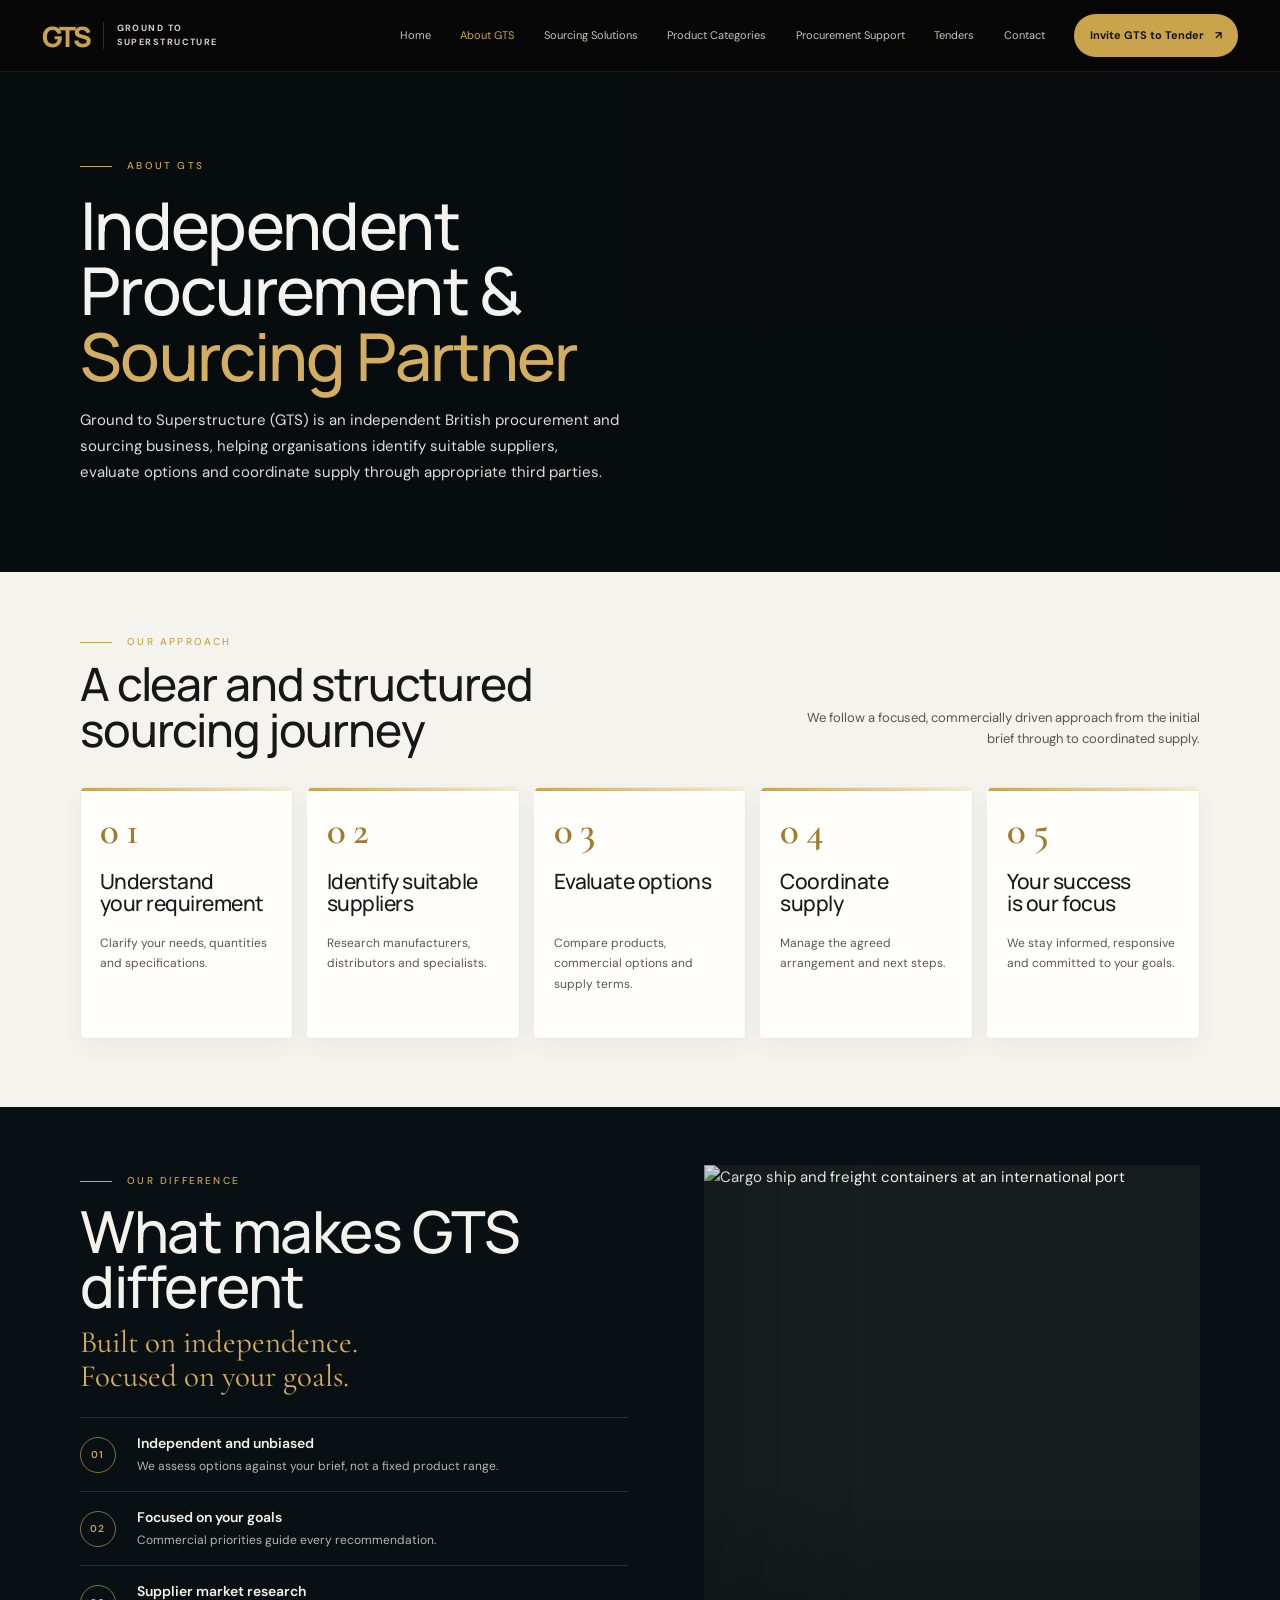
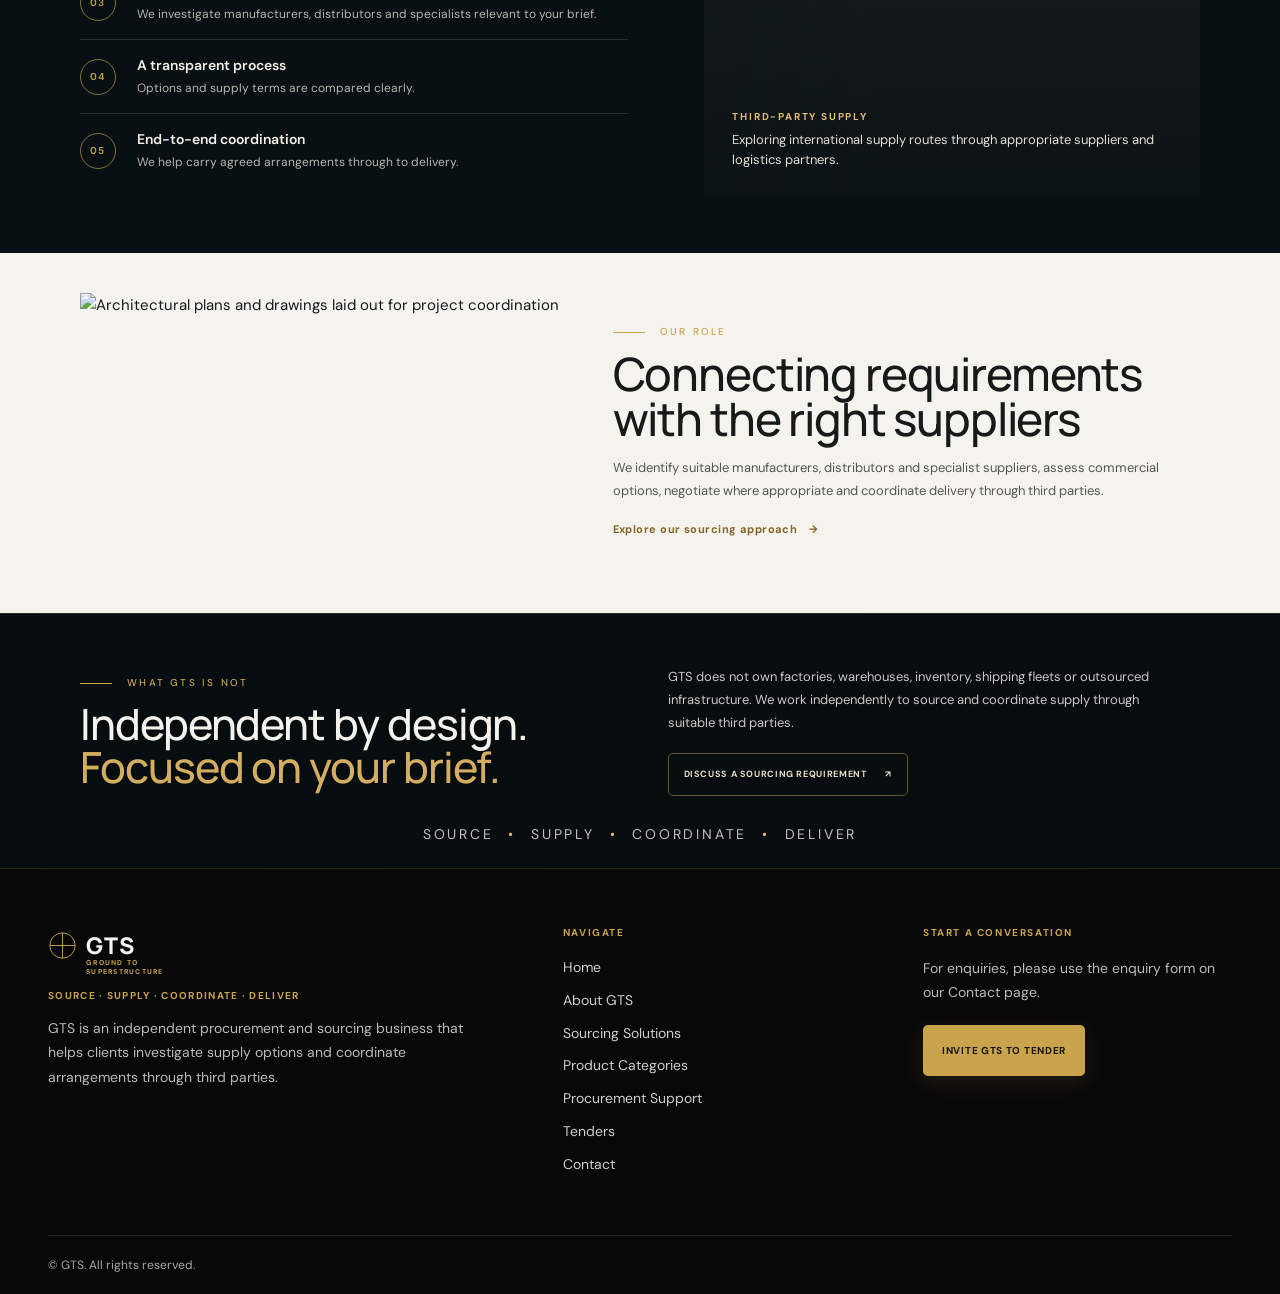
==== commit 054d7674: "Polish GTS website for review Standardize site typography, refine sourcing content and timelines, an" ====
--- a/about.html
+++ b/about.html
@@ -4,63 +4,112 @@
   <meta charset="utf-8">
   <meta name="viewport" content="width=device-width, initial-scale=1">
   <meta name="theme-color" content="#10100f">
-  <meta name="description" content="Learn about Ground to Superstructure, an independent procurement-led sourcing and supply enterprise.">
+  <meta name="description" content="Learn about Ground to Superstructure, an independent British procurement and sourcing business.">
   <title>About GTS | Ground to Superstructure</title>
+  <meta property="og:type" content="website">
+  <meta property="og:site_name" content="Ground to Superstructure">
+  <meta property="og:title" content="About GTS | Ground to Superstructure">
+  <meta property="og:description" content="Learn about Ground to Superstructure, an independent British procurement and sourcing business.">
+  <meta name="twitter:card" content="summary">
+  <meta name="twitter:title" content="About GTS | Ground to Superstructure">
+  <meta name="twitter:description" content="Learn about Ground to Superstructure, an independent British procurement and sourcing business.">
+  <link rel="icon" type="image/svg+xml" href="favicon.svg">
   <link rel="preconnect" href="https://fonts.googleapis.com">
   <link rel="preconnect" href="https://fonts.gstatic.com" crossorigin>
-  <link href="https://fonts.googleapis.com/css2?family=DM+Sans:wght@400;500;600;700&family=Manrope:wght@400;500;600;700;800&display=swap" rel="stylesheet">
+  <link href="https://fonts.googleapis.com/css2?family=Cormorant+Garamond:ital,wght@0,400;0,500;0,600;1,400;1,500;1,600&family=DM+Sans:wght@400;500;600;700&family=Manrope:wght@400;500;600;700;800&display=swap" rel="stylesheet">
   <link rel="stylesheet" href="styles.css">
   <script src="script.js" defer></script>
 </head>
-<body>
+<body class="about-page">
   <a class="skip-link" href="#main">Skip to content</a>
   <header class="site-header">
     <a class="brand" href="index.html" aria-label="Ground to Superstructure home"><span class="brand-mark">GTS</span><span class="brand-name">GROUND TO<br>SUPERSTRUCTURE</span></a>
     <button class="menu-toggle" type="button" aria-expanded="false" aria-controls="site-nav" aria-label="Open navigation"><span></span><span></span></button>
     <nav class="site-nav" id="site-nav" aria-label="Main navigation">
-      <a href="index.html">Home</a><a href="about.html" aria-current="page">About GTS</a><a href="sourcing-solutions.html">Sourcing solutions</a><a href="product-categories.html">Product categories</a><a href="procurement-support.html">Procurement support</a><a href="tenders.html">Tenders</a><a href="contact.html">Contact</a><a class="nav-cta" href="tenders.html#tender-form">Invite GTS to tender <span aria-hidden="true">↗</span></a>
+      <a href="index.html">Home</a><a href="about.html" aria-current="page">About GTS</a><a href="sourcing-solutions.html">Sourcing Solutions</a><a href="product-categories.html">Product Categories</a><a href="procurement-support.html">Procurement Support</a><a href="tenders.html">Tenders</a><a href="contact.html">Contact</a><a class="nav-cta" href="tenders.html#tender-form">Invite GTS to Tender <span aria-hidden="true">↗</span></a>
     </nav>
   </header>
   <main id="main">
-    <section class="page-hero section-shell">
-      <p class="eyebrow"><span class="eyebrow-line"></span> ABOUT GROUND TO SUPERSTRUCTURE</p>
-      <h1>Independent by approach.<br><span>Procurement-led by design.</span></h1>
-      <p class="page-lead">Ground to Superstructure (GTS) is an independent sourcing and supply enterprise. We help businesses investigate options beyond their usual supply routes and coordinate an appropriate response around each requirement.</p>
-      <div class="page-actions"><a class="button button-gold" href="contact.html#requirement-form">Discuss a project <span aria-hidden="true">↗</span></a><a class="button button-outline" href="sourcing-solutions.html">Explore our approach <span aria-hidden="true">↗</span></a></div>
-      <div class="page-orbit" aria-hidden="true"></div>
-    </section>
-    <section class="page-section section-shell">
-      <div class="page-section-heading"><p class="eyebrow">OUR ROLE</p><h2>A sourcing partner,<br><span>built around your brief.</span></h2></div>
-      <div class="content-columns">
-        <p>Every sourcing conversation starts with understanding what is needed: the product or service, specification, volume, location, programme and any commercial considerations. GTS researches potential supply channels, identifies suitable market participants and assesses options relevant to the brief.</p>
-        <p>Where appropriate, GTS can explore commercial terms and coordinate agreed supply arrangements through third-party manufacturers, distributors and specialist suppliers. The scope and next steps are considered individually with the customer.</p>
+    <section class="about-hero">
+      <div class="about-wrap about-hero-inner">
+        <p class="eyebrow"><span class="eyebrow-line"></span> ABOUT GTS</p>
+        <h1>Independent Procurement &amp;<br><span>Sourcing Partner</span></h1>
+        <p class="page-lead">Ground to Superstructure (GTS) is an independent British procurement and sourcing business, helping organisations identify suitable suppliers, evaluate options and coordinate supply through appropriate third parties.</p>
       </div>
     </section>
-    <section class="page-band">
-      <div class="section-shell page-band-grid">
-        <div><p class="eyebrow">A CLEAR BUSINESS MODEL</p><h2>We coordinate supply.<br><span>We don’t claim to own it.</span></h2></div>
-        <p>GTS operates as a procurement-led sourcing enterprise. We do not present ourselves as a construction contractor or as the owner of stock, warehouses, factories, vehicles or transport infrastructure. Supply and delivery arrangements depend on appropriate third-party channels and the agreed requirement.</p>
+    <section class="about-principles">
+      <div class="about-wrap">
+        <div class="about-section-heading">
+          <div><p class="eyebrow"><span class="eyebrow-line"></span> OUR APPROACH</p><h2>A clear and structured<br>sourcing journey</h2></div>
+          <p>We follow a focused, commercially driven approach from the initial brief through to coordinated supply.</p>
+        </div>
+        <div class="about-principle-grid">
+          <article><span class="about-step-number">01</span><h3>Understand<br>your requirement</h3><p>Clarify your needs, quantities and specifications.</p></article>
+          <article><span class="about-step-number">02</span><h3>Identify suitable<br>suppliers</h3><p>Research manufacturers, distributors and specialists.</p></article>
+          <article><span class="about-step-number">03</span><h3>Evaluate options</h3><p>Compare products, commercial options and supply terms.</p></article>
+          <article><span class="about-step-number">04</span><h3>Coordinate supply</h3><p>Manage the agreed arrangement and next steps.</p></article>
+          <article><span class="about-step-number">05</span><h3>Your success<br>is our focus</h3><p>We stay informed, responsive and committed to your goals.</p></article>
+        </div>
       </div>
     </section>
-    <section class="page-section section-shell">
-      <div class="page-section-heading"><p class="eyebrow">OUR PRINCIPLES</p><h2>Clear communication.<br><span>Considered commitments.</span></h2></div>
-      <div class="principle-grid">
-        <article class="principle-card"><span>01</span><h3>Start with the requirement</h3><p>Understand the specification, intended use and priorities before exploring supply.</p></article>
-        <article class="principle-card"><span>02</span><h3>Explore suitable options</h3><p>Research potential suppliers and commercial routes relevant to the brief.</p></article>
-        <article class="principle-card"><span>03</span><h3>Agree the next step</h3><p>Discuss findings, constraints and possible actions without promising unsupported outcomes.</p></article>
+    <section class="about-difference">
+      <div class="about-wrap about-difference-grid">
+        <div class="about-difference-copy">
+          <p class="eyebrow"><span class="eyebrow-line"></span> OUR DIFFERENCE</p>
+          <h2>What makes GTS different</h2>
+          <p class="about-difference-lead">Built on independence.<br>Focused on your goals.</p>
+          <ol class="about-difference-list">
+            <li><span class="about-difference-number">01</span><div><h3>Independent and unbiased</h3><p>We assess options against your brief, not a fixed product range.</p></div></li>
+            <li><span class="about-difference-number">02</span><div><h3>Focused on your goals</h3><p>Commercial priorities guide every recommendation.</p></div></li>
+            <li><span class="about-difference-number">03</span><div><h3>Supplier market research</h3><p>We investigate manufacturers, distributors and specialists relevant to your brief.</p></div></li>
+            <li><span class="about-difference-number">04</span><div><h3>A transparent process</h3><p>Options and supply terms are compared clearly.</p></div></li>
+            <li><span class="about-difference-number">05</span><div><h3>End-to-end coordination</h3><p>We help carry agreed arrangements through to delivery.</p></div></li>
+          </ol>
+        </div>
+        <figure class="about-difference-visual">
+          <img src="https://images.unsplash.com/photo-1494412519320-aa613dfb7738?auto=format&amp;fit=crop&amp;w=1200&amp;q=85" alt="Cargo ship and freight containers at an international port">
+          <figcaption><span>THIRD-PARTY SUPPLY</span>Exploring international supply routes through appropriate suppliers and logistics partners.</figcaption>
+        </figure>
       </div>
     </section>
-    <section class="page-cta section-shell">
-      <p class="eyebrow">YOUR REQUIREMENT. OUR SOURCING SOLUTION.</p>
-      <h2>Tell us what you’re<br><span>looking to source.</span></h2>
-      <div class="page-actions"><a class="button button-gold" href="contact.html#requirement-form">Submit a sourcing requirement <span aria-hidden="true">↗</span></a><a class="button button-outline" href="tenders.html#tender-form">Invite GTS to tender <span aria-hidden="true">↗</span></a></div>
+    <section class="about-role">
+      <div class="about-wrap about-role-grid">
+        <figure class="about-role-visual">
+          <img src="https://images.unsplash.com/photo-1503387762-592deb58ef4e?auto=format&amp;fit=crop&amp;w=1100&amp;q=85" alt="Architectural plans and drawings laid out for project coordination">
+        </figure>
+        <div class="about-role-content">
+          <p class="eyebrow"><span class="eyebrow-line"></span> OUR ROLE</p>
+          <h2>Connecting requirements<br>with the right suppliers</h2>
+          <p>We identify suitable manufacturers, distributors and specialist suppliers, assess commercial options, negotiate where appropriate and coordinate delivery through third parties.</p>
+          <a class="about-text-link" href="sourcing-solutions.html">Explore our sourcing approach <span aria-hidden="true">→</span></a>
+        </div>
+      </div>
+    </section>
+    <section class="about-positioning">
+      <div class="about-wrap about-positioning-grid">
+        <div class="about-positioning-intro">
+          <p class="eyebrow"><span class="eyebrow-line"></span> WHAT GTS IS NOT</p>
+          <h2>Independent by design.<br><span>Focused on your brief.</span></h2>
+        </div>
+        <div class="about-positioning-copy">
+          <p>GTS does not own factories, warehouses, inventory, shipping fleets or outsourced infrastructure. We work independently to source and coordinate supply through suitable third parties.</p>
+          <a class="button button-outline" href="contact.html#requirement-form">Discuss a sourcing requirement <span aria-hidden="true">↗</span></a>
+        </div>
+      </div>
+      <p class="about-signoff">SOURCE <span>•</span> SUPPLY <span>•</span> COORDINATE <span>•</span> DELIVER</p>
     </section>
   </main>
-  <footer class="site-footer section-shell">
-    <a class="brand" href="index.html" aria-label="Ground to Superstructure home"><span class="brand-mark">GTS</span><span class="brand-name">GROUND TO<br>SUPERSTRUCTURE</span></a>
-    <p>Independent sourcing. Considered supply.</p>
-    <nav class="footer-nav" aria-label="Footer navigation"><a href="about.html">About</a><a href="sourcing-solutions.html">Sourcing</a><a href="product-categories.html">Categories</a><a href="procurement-support.html">Support</a><a href="tenders.html">Tenders</a><a href="contact.html">Contact</a></nav>
-    <a class="back-to-top" href="#main">Back to top ↑</a><span class="copyright">© <span id="year"></span> Ground to Superstructure</span>
+  <footer class="gts-footer">
+    <div class="section-shell gts-footer-grid">
+      <div class="gts-footer-company">
+        <a class="brand" href="index.html" aria-label="Ground to Superstructure home"><span class="gts-footer-emblem" aria-hidden="true"><svg viewBox="0 0 32 32"><circle cx="16" cy="16" r="14"/><path d="M16 2v28M2 16h28M16 12v8M12 16h8"/></svg></span><span class="brand-mark">GTS</span><span class="brand-name">GROUND TO<br>SUPERSTRUCTURE</span></a>
+        <p class="gts-footer-motto">SOURCE · SUPPLY · COORDINATE · DELIVER</p>
+        <p>GTS is an independent procurement and sourcing business that helps clients investigate supply options and coordinate arrangements through third parties.</p>
+      </div>
+      <nav class="gts-footer-navigation" aria-label="Footer navigation"><h2>NAVIGATE</h2><a href="index.html">Home</a><a href="about.html">About GTS</a><a href="sourcing-solutions.html">Sourcing Solutions</a><a href="product-categories.html">Product Categories</a><a href="procurement-support.html">Procurement Support</a><a href="tenders.html">Tenders</a><a href="contact.html">Contact</a></nav>
+      <div class="gts-footer-conversation"><h2>START A CONVERSATION</h2><p>For enquiries, please use the enquiry form on our Contact page.</p><a class="button button-gold" href="tenders.html#tender-form">Invite GTS to Tender</a></div>
+    </div>
+    <div class="section-shell gts-footer-copyright">© GTS. All rights reserved.<span id="year" hidden></span></div>
   </footer>
 </body>
 </html>
--- a/styles.css
+++ b/styles.css
@@ -3,11 +3,11 @@
   --black: #10100f;
   --panel: #161614;
   --panel-light: #1c1b18;
-  --gold: #e99a09;
-  --gold-bright: #e3c583;
+  --gold: #c9a44c;
+  --gold-bright: #c9a44c;
   --text: #f1eee7;
   --muted: #a5a096;
-  --line: rgba(201, 163, 91, .24);
+  --line: rgba(201, 164, 76, .24);
   --font-body: "DM Sans", sans-serif;
   --font-display: "Manrope", sans-serif;
 }
@@ -23,7 +23,7 @@
 .skip-link { position: absolute; z-index: 20; top: 8px; left: 8px; padding: 10px 16px; background: var(--gold); color: var(--black); transform: translateY(-150%); }
 .skip-link:focus { transform: translateY(0); }
 
-.site-header { position: sticky; z-index: 10; top: 0; display: flex; align-items: center; justify-content: space-between; min-height: 88px; padding: 0 max(48px, calc((100vw - 1280px) / 2)); border-bottom: 1px solid rgba(255,255,255,.07); background: rgba(16,16,15,.94); backdrop-filter: blur(16px); }
+.site-header { position: sticky; z-index: 10; top: 0; display: flex; align-items: center; justify-content: space-between; min-height: 72px; padding: 0 max(42px, calc((100vw - 1340px) / 2)); border-bottom: 1px solid rgba(255,255,255,.08); background: rgba(8,12,16,.96); backdrop-filter: blur(16px); }
 .brand { display: inline-flex; align-items: center; gap: 13px; flex: none; }
 .brand-mark { color: var(--gold-bright); font-family: var(--font-display); font-size: 28px; font-weight: 800; letter-spacing: -.1em; line-height: 1; }
 .brand-name { padding-left: 13px; border-left: 1px solid var(--line); font-size: 9px; font-weight: 700; letter-spacing: .16em; line-height: 1.55; }
@@ -34,7 +34,7 @@
 .nav-cta span { margin-left: 8px; }
 .menu-toggle { display: none; }
 
-.hero { position: relative; display: grid; grid-template-columns: 1.04fr .96fr; align-items: center; min-height: 674px; padding-top: 54px; padding-bottom: 83px; }
+.hero { position: relative; display: grid; grid-template-columns: 1.04fr .96fr; align-items: center; min-height: 590px; padding-top: 42px; padding-bottom: 65px; }
 .hero-copy { position: relative; z-index: 2; max-width: 630px; padding-bottom: 12px; }
 .eyebrow { margin: 0 0 22px; color: var(--gold); font-size: 10px; font-weight: 700; letter-spacing: .17em; line-height: 1.5; }
 .eyebrow-line { display: inline-block; width: 32px; height: 1px; margin-right: 10px; vertical-align: middle; background: var(--gold); }
@@ -44,26 +44,28 @@
 h1 span, h2 span { color: var(--gold-bright); }
 .hero-subtitle { max-width: 525px; margin-bottom: 13px; color: #e2ded5; font-size: 17px; line-height: 1.6; }
 .hero-explainer { max-width: 505px; margin-bottom: 22px; color: var(--muted); font-size: 13px; }
-.hero-proposition { max-width: 420px; margin: 0 0 18px; color: #d4c39e; font-size: 11px; font-weight: 600; letter-spacing: .12em; text-transform: uppercase; }
+.hero-proposition { max-width: 420px; margin: 0 0 18px; color: #c9a44c; font-size: 11px; font-weight: 600; letter-spacing: .12em; text-transform: uppercase; }
 .service-line { margin: 0; color: var(--gold-bright); font-size: 10px; font-weight: 700; letter-spacing: .17em; }
-.service-line i { padding: 0 7px; color: #83672f; font-style: normal; }
+.service-line i { padding: 0 7px; color: #c9a44c; font-style: normal; }
 .hero-actions, .tender-actions, .contact-actions { display: flex; flex-wrap: wrap; gap: 11px; margin-top: 25px; }
 .button { display: inline-flex; min-height: 49px; align-items: center; justify-content: center; gap: 19px; padding: 0 18px; border: 1px solid transparent; font-size: 10px; font-weight: 700; letter-spacing: .055em; text-transform: uppercase; transition: transform .2s ease, background .2s ease, border-color .2s ease; }
 .button:hover { transform: translateY(-2px); }
 .button-gold { background: var(--gold-bright); color: #17140e; }
-.button-gold:hover { background: #f0d89e; }
-.button-outline { border-color: rgba(227,197,131,.48); color: var(--text); }
-.button-outline:hover { border-color: var(--gold-bright); background: rgba(201,163,91,.08); }
+.button-gold:hover { background: #c9a44c; }
+.button-outline { border-color: rgba(201, 164, 76,.48); color: var(--text); }
+.button-outline:hover { border-color: var(--gold-bright); background: rgba(201, 164, 76,.08); }
 .hero-actions .button-outline { border-color: var(--gold-bright); background: var(--gold-bright); color: #17140e; }
-.hero-actions .button-outline:hover { background: #f0d89e; }
+.hero-actions .button-outline:hover { background: #c9a44c; }
 .quiet-note { max-width: 445px; margin: 17px 0 0; color: #79766e; font-size: 10px; line-height: 1.6; }
-.hero-art { position: relative; min-height: 535px; overflow: hidden; }
-.network-art { position: absolute; width: min(110%, 665px); max-width: none; inset: 50% auto auto 50%; transform: translate(-50%, -50%); opacity: .89; }
-.art-orbit { position: absolute; top: 50%; left: 50%; width: 440px; height: 440px; border: 1px solid rgba(201,163,91,.1); border-radius: 50%; transform: translate(-50%, -50%); }
-.orbit-two { width: 530px; height: 530px; border-style: dashed; border-color: rgba(201,163,91,.07); }
-.art-caption { position: absolute; right: 0; bottom: 48px; padding: 11px 14px; border: 1px solid rgba(201,163,91,.2); background: rgba(16,16,15,.82); color: #c9c3b6; font-size: 10px; }
+.hero-art { position: relative; min-height: 510px; overflow: hidden; isolation: isolate; }
+.hero-art::before { position: absolute; z-index: -2; inset: 5% -5% 7% 0; background: linear-gradient(90deg, var(--black) 0%, rgba(16,16,15,.72) 18%, rgba(16,16,15,.08) 58%, rgba(16,16,15,.05)), linear-gradient(0deg, rgba(16,16,15,.65), transparent 44%), url("https://images.unsplash.com/photo-1494412519320-aa613dfb7738?auto=format&fit=crop&w=1400&q=85") center / cover; content: ""; }
+.hero-art::after { position: absolute; z-index: -1; inset: 5% -5% 7% 0; background: linear-gradient(120deg, rgba(13,17,20,.17), rgba(15,13,9,.03) 42%, rgba(9,12,15,.3)); content: ""; }
+.network-art { position: absolute; width: min(78%, 510px); max-width: none; inset: 50% -6% auto auto; transform: translateY(-50%); opacity: .58; mix-blend-mode: screen; }
+.art-orbit { position: absolute; top: 50%; left: 50%; width: 440px; height: 440px; border: 1px solid rgba(201, 164, 76,.1); border-radius: 50%; transform: translate(-50%, -50%); }
+.orbit-two { width: 530px; height: 530px; border-style: dashed; border-color: rgba(201, 164, 76,.07); }
+.art-caption { position: absolute; right: 1%; bottom: 9%; padding: 11px 14px; border: 1px solid rgba(201, 164, 76,.3); background: rgba(9,13,17,.82); color: #c9c3b6; font-size: 10px; }
 .caption-dot { display: inline-block; width: 6px; height: 6px; margin-right: 7px; border-radius: 50%; background: var(--gold-bright); box-shadow: 0 0 12px var(--gold); }
-.art-coordinate { position: absolute; top: 79px; right: 8px; color: rgba(227,197,131,.7); font-size: 8px; letter-spacing: .16em; line-height: 1.8; text-align: right; }
+.art-coordinate { position: absolute; top: 10%; right: 2%; color: rgba(201, 164, 76,.7); font-size: 8px; letter-spacing: .16em; line-height: 1.8; text-align: right; }
 .art-coordinate span { color: rgba(255,255,255,.37); }
 .hero-index { position: absolute; right: 0; bottom: 31px; display: flex; align-items: center; gap: 10px; color: #827d72; font-size: 9px; }
 .hero-index span:first-child { color: var(--gold-bright); }
@@ -84,34 +86,34 @@
 .programme-title { max-width: 660px; font-size: clamp(30px, 3.2vw, 40px); }
 .category-grid { display: grid; grid-template-columns: repeat(5, 1fr); gap: 12px; }
 .category-card { position: relative; min-height: 295px; padding: 24px 18px 20px; border: 1px solid rgba(255,255,255,.08); background: #151513; transition: border-color .2s ease, transform .2s ease; }
-.category-card:hover { transform: translateY(-4px); border-color: rgba(201,163,91,.5); }
+.category-card:hover { transform: translateY(-4px); border-color: rgba(201, 164, 76,.5); }
 .card-number { position: absolute; top: 21px; right: 19px; color: #68645b; font-size: 9px; letter-spacing: .1em; }
 .category-card h3 { min-height: 60px; margin: 22px 0 9px; font-size: 18px; font-weight: 600; letter-spacing: -.035em; line-height: 1.25; }
 .category-card p { min-height: 58px; margin-bottom: 20px; color: var(--muted); font-size: 15px; line-height: 1.65; }
 .category-card > a { color: var(--gold-bright); font-size: 13px; font-weight: 600; }
 .category-card > a span { margin-left: 4px; }
 .category-icon { position: relative; display: flex; width: 56px; height: 46px; align-items: end; gap: 4px; }
-.icon-materials span { display: block; width: 14px; border: 1px solid var(--gold); background: linear-gradient(0deg,rgba(201,163,91,.13),transparent); transform: skewY(-19deg); }
+.icon-materials span { display: block; width: 14px; border: 1px solid var(--gold); background: linear-gradient(0deg,rgba(201, 164, 76,.13),transparent); transform: skewY(-19deg); }
 .icon-materials span:nth-child(1) { height: 21px; }.icon-materials span:nth-child(2) { height: 31px; }.icon-materials span:nth-child(3) { height: 39px; }
 .icon-interiors span { position: absolute; display: block; border: 1px solid var(--gold); }
 .icon-interiors span:nth-child(1) { bottom: 0; left: 2px; width: 42px; height: 24px; }.icon-interiors span:nth-child(2) { bottom: 24px; left: 5px; width: 36px; height: 7px; }.icon-interiors span:nth-child(3) { bottom: 0; left: 9px; height: 10px; }.icon-interiors span:nth-child(4) { bottom: 0; left: 37px; height: 10px; }
 .icon-bespoke span { position: absolute; display: block; width: 26px; height: 26px; border: 1px solid var(--gold); transform: rotate(45deg); }.icon-bespoke span:nth-child(1) { top: 0; left: 14px; }.icon-bespoke span:nth-child(2) { top: 16px; left: 2px; }.icon-bespoke span:nth-child(3) { top: 16px; left: 26px; }
 .icon-assets span { position: absolute; border: 1px solid var(--gold); }.icon-assets span:nth-child(1) { bottom: 7px; left: 0; width: 47px; height: 20px; }.icon-assets span:nth-child(2) { bottom: 27px; left: 13px; width: 24px; height: 9px; }.icon-assets span:nth-child(3) { bottom: 0; left: 8px; width: 9px; height: 9px; border-radius: 50%; }.icon-assets span:nth-child(4) { bottom: 0; left: 34px; width: 9px; height: 9px; border-radius: 50%; }
 .volume-figures { display: flex; min-height: 46px; align-items: end; gap: 5px; color: var(--gold-bright); font-family: var(--font-display); font-size: 10px; font-weight: 700; letter-spacing: -.04em; }
-.volume-figures span { padding: 2px 4px; border: 1px solid rgba(201,163,91,.28); }
+.volume-figures span { padding: 2px 4px; border: 1px solid rgba(201, 164, 76,.28); }
 .volume-figures span:last-child { font-size: 9px; }
 .volume-figures sup { font-size: 7px; }
 .category-footnote { margin: 21px 0 0; color: var(--muted); font-size: 11px; }.category-footnote span { margin-right: 7px; color: var(--gold); }
-.inline-cta { display: flex; align-items: center; justify-content: space-between; gap: 20px; margin-top: 47px; padding: 24px 28px; border: 1px solid rgba(201,163,91,.2); background: linear-gradient(100deg,rgba(201,163,91,.08),transparent 75%); }
+.inline-cta { display: flex; align-items: center; justify-content: space-between; gap: 20px; margin-top: 47px; padding: 24px 28px; border: 1px solid rgba(201, 164, 76,.2); background: linear-gradient(100deg,rgba(201, 164, 76,.08),transparent 75%); }
 .inline-cta .eyebrow { margin-bottom: 4px; font-size: 8px; }.inline-cta p { margin: 0; font-family: var(--font-display); font-size: 17px; }
 .text-link { display: inline-flex; align-items: center; gap: 12px; color: var(--gold-bright); font-size: 11px; font-weight: 600; }
-.text-link:hover { color: #f1dba8; }
+.text-link:hover { color: #c9a44c; }
 
 .approach-section { padding-block: 105px 92px; border-block: 1px solid rgba(255,255,255,.06); background: #151513; }
 .approach-section .section-heading { margin-bottom: 38px; }
 .pathway-grid { display: grid; grid-template-columns: 1fr 1fr; gap: 14px; }
-.pathway-card { position: relative; min-height: 330px; padding: 29px 34px 25px; border: 1px solid rgba(201,163,91,.22); background: linear-gradient(135deg,rgba(201,163,91,.075),transparent 59%); }
-.pathway-card.strategic { background: linear-gradient(135deg,rgba(201,163,91,.12),transparent 74%); }
+.pathway-card { position: relative; min-height: 330px; padding: 29px 34px 25px; border: 1px solid rgba(201, 164, 76,.22); background: linear-gradient(135deg,rgba(201, 164, 76,.075),transparent 59%); }
+.pathway-card.strategic { background: linear-gradient(135deg,rgba(201, 164, 76,.12),transparent 74%); }
 .pathway-top { display: flex; align-items: center; justify-content: space-between; color: var(--gold); }
 .pathway-number { font-family: var(--font-display); font-size: 13px; }
 .pathway-kicker { font-size: 9px; letter-spacing: .1em; text-transform: uppercase; }
@@ -128,9 +130,9 @@
 .mandate-intro > p:not(.eyebrow):not(.mandate-emphasis) { max-width: 380px; color: var(--muted); font-size: 13px; line-height: 1.8; }
 .mandate-emphasis { margin-top: 26px; padding-left: 15px; border-left: 1px solid var(--gold); color: var(--gold-bright); font-family: var(--font-display); font-size: 15px; line-height: 1.55; }
 .timeline { position: relative; padding-top: 5px; }
-.timeline::before { position: absolute; top: 24px; bottom: 80px; left: 24px; width: 1px; background: linear-gradient(var(--gold),rgba(201,163,91,.1)); content: ""; }
+.timeline::before { position: absolute; top: 24px; bottom: 80px; left: 24px; width: 1px; background: linear-gradient(var(--gold),rgba(201, 164, 76,.1)); content: ""; }
 .timeline-item { position: relative; display: grid; grid-template-columns: 50px 1fr; gap: 18px; min-height: 113px; }
-.timeline-marker { position: relative; z-index: 1; display: flex; width: 49px; height: 49px; align-items: center; justify-content: center; border: 1px solid rgba(201,163,91,.6); border-radius: 50%; background: var(--black); color: var(--gold-bright); font-size: 10px; }
+.timeline-marker { position: relative; z-index: 1; display: flex; width: 49px; height: 49px; align-items: center; justify-content: center; border: 1px solid rgba(201, 164, 76,.6); border-radius: 50%; background: var(--black); color: var(--gold-bright); font-size: 10px; }
 .timeline-marker > span { width: 6px; height: 6px; border-radius: 50%; background: var(--gold-bright); box-shadow: 0 0 10px var(--gold); }
 .timeline-when { color: var(--gold); font-size: 8px; font-weight: 700; letter-spacing: .13em; }
 .timeline-item h3 { margin: 2px 0 4px; font-size: 17px; font-weight: 600; }
@@ -142,7 +144,7 @@
 .support-grid { display: grid; grid-template-columns: 1fr 1fr; align-items: center; gap: 85px; min-height: 420px; padding-block: 75px; }
 .support-copy h2 { margin-bottom: 20px; }
 .support-copy > p:not(.eyebrow) { max-width: 480px; margin-bottom: 25px; color: var(--muted); font-size: 13px; line-height: 1.8; }
-.support-quote { position: relative; padding: 52px 42px 44px; border: 1px solid rgba(201,163,91,.3); background: linear-gradient(140deg,rgba(201,163,91,.09),transparent 65%); }
+.support-quote { position: relative; padding: 52px 42px 44px; border: 1px solid rgba(201, 164, 76,.3); background: linear-gradient(140deg,rgba(201, 164, 76,.09),transparent 65%); }
 .quote-mark { position: absolute; top: 14px; left: 37px; color: var(--gold); font-family: Georgia,serif; font-size: 68px; line-height: 1; opacity: .7; }
 .support-quote p { position: relative; margin: 13px 0 26px; font-family: var(--font-display); font-size: clamp(20px,2.2vw,28px); letter-spacing: -.04em; line-height: 1.45; }
 .support-quote p span { color: var(--gold-bright); }
@@ -153,10 +155,10 @@
 .tender-heading { display: grid; grid-template-columns: .9fr 1.1fr; align-items: end; gap: 50px; }
 .tender-intro > p:first-child { max-width: 525px; margin: 0 0 20px; color: var(--muted); font-size: 13px; line-height: 1.8; }
 .tender-document-types { margin: 0; color: var(--gold-bright); font-size: 9px; font-weight: 700; letter-spacing: .1em; line-height: 2; }
-.tender-document-types span { padding: 0 4px; color: #77613a; }
+.tender-document-types span { padding: 0 4px; color: #c9a44c; }
 .tender-actions { margin-top: 31px; }
 .forms-grid { display: grid; grid-template-columns: 1fr 1fr; gap: 14px; margin-top: 50px; }
-.enquiry-form { padding: 29px; border: 1px solid rgba(201,163,91,.23); background: #151513; }
+.enquiry-form { padding: 29px; border: 1px solid rgba(201, 164, 76,.23); background: #151513; }
 .form-heading { margin-bottom: 22px; }
 .form-kicker { color: var(--gold); font-size: 8px; font-weight: 700; letter-spacing: .16em; }
 .form-heading h3 { margin: 6px 0 4px; font-size: 23px; font-weight: 500; letter-spacing: -.04em; }
@@ -167,7 +169,7 @@
 .enquiry-form input:focus, .enquiry-form textarea:focus { border-color: var(--gold); }
 .enquiry-form textarea { min-height: 76px; resize: vertical; }
 .enquiry-form input[type="date"] { color-scheme: dark; }
-.file-field { padding: 13px; border: 1px dashed rgba(201,163,91,.35); background: rgba(201,163,91,.03); }
+.file-field { padding: 13px; border: 1px dashed rgba(201, 164, 76,.35); background: rgba(201, 164, 76,.03); }
 .enquiry-form .file-field input { display: block; width: 100%; margin-top: 7px; color: var(--muted); font-size: 10px; }
 .file-help { display: block; margin-top: 5px; color: #817c72; font-size: 9px; font-weight: 400; }
 .form-submit { min-height: 43px; cursor: pointer; }
@@ -178,12 +180,12 @@
 .readiness-grid { display: grid; grid-template-columns: 1fr 1fr; align-items: start; gap: 80px; }
 .readiness-copy > p:first-child { max-width: 510px; margin: 4px 0 20px; color: var(--muted); font-size: 12px; line-height: 1.8; }
 .readiness-tags { display: flex; flex-wrap: wrap; gap: 7px; }
-.readiness-tags span { padding: 7px 10px; border: 1px solid rgba(201,163,91,.2); color: #c7c0b1; font-size: 9px; }
+.readiness-tags span { padding: 7px 10px; border: 1px solid rgba(201, 164, 76,.2); color: #c7c0b1; font-size: 9px; }
 .readiness-footnote { margin: 15px 0 0; color: #77736a; font-size: 9px; }
 
 .contact-section { padding-top: 28px; }
 .contact-overline { display: flex; align-items: center; gap: 18px; color: #827b6e; font-size: 8px; font-weight: 700; letter-spacing: .13em; }
-.contact-overline-rule { height: 1px; flex: 1; background: rgba(201,163,91,.2); }
+.contact-overline-rule { height: 1px; flex: 1; background: rgba(201, 164, 76,.2); }
 .contact-content { max-width: 830px; margin: 98px auto 105px; text-align: center; }
 .contact-label { margin-bottom: 20px; color: var(--gold); font-size: 10px; font-weight: 700; letter-spacing: .19em; }
 .contact-content h2 { font-size: clamp(38px,5.6vw,68px); }
@@ -298,20 +300,20 @@
   --panel: #151513;
   --panel-light: #1d1b18;
   --gold: #c9a44c;
-  --gold-bright: #e2c98e;
+  --gold-bright: #c9a44c;
   --text: #f4f1e9;
   --muted: #aaa99e;
-  --line: rgba(210, 181, 115, .25);
+  --line: rgba(201, 164, 76, .25);
 }
 
 body {
   background:
-    radial-gradient(ellipse at 50% -18%, rgba(105, 78, 31, .12), transparent 43%),
+    radial-gradient(ellipse at 50% -18%, rgba(201, 164, 76, .12), transparent 43%),
     var(--black);
 }
 
 .site-header {
-  border-bottom-color: rgba(226, 201, 142, .12);
+  border-bottom-color: rgba(201, 164, 76, .12);
   background: rgba(12, 12, 11, .9);
 }
 
@@ -319,6 +321,14 @@
 .brand-name { color: #d3d0c6; }
 .site-nav a { color: #c4c6bc; }
 .site-nav .nav-cta { border-radius: 999px; }
+.site-nav .nav-cta {
+  border-color: transparent;
+  background: linear-gradient(135deg, #c9a44c, #c9a44c);
+  color: #17140e;
+  font-weight: 700;
+}
+.site-nav .nav-cta:hover,
+.site-nav .nav-cta:focus-visible { background: linear-gradient(135deg, #f1e3be, #c9a44c); color: #17140e; }
 
 .hero {
   min-height: 710px;
@@ -328,13 +338,13 @@
 
 .hero-copy { max-width: 650px; }
 .hero h1 { font-size: clamp(42px, 3.6vw, 50px); }
-.eyebrow { color: #d4b872; }
+.eyebrow { color: #c9a44c; }
 .hero-art {
   isolation: isolate;
-  border: 1px solid rgba(226, 201, 142, .1);
+  border: 1px solid rgba(201, 164, 76, .1);
   border-radius: 48% 48% 12px 12px;
   background:
-    radial-gradient(ellipse at 50% 46%, rgba(118, 89, 39, .24), transparent 56%),
+    radial-gradient(ellipse at 50% 46%, rgba(201, 164, 76, .24), transparent 56%),
     linear-gradient(160deg, rgba(33, 30, 22, .58), rgba(11, 11, 10, .12) 72%);
 }
 
@@ -342,7 +352,7 @@
 .hero-art::after {
   position: absolute;
   z-index: -1;
-  border: 1px solid rgba(226, 201, 142, .09);
+  border: 1px solid rgba(201, 164, 76, .09);
   border-radius: 50%;
   content: "";
 }
@@ -354,14 +364,14 @@
 .hero-index { color: #a7a397; }
 
 .hero-actions .button-outline {
-  border-color: rgba(226, 201, 142, .45);
+  border-color: rgba(201, 164, 76, .45);
   background: rgba(12, 12, 11, .38);
   color: var(--text);
 }
 
 .hero-actions .button-outline:hover {
   border-color: var(--gold-bright);
-  background: rgba(226, 201, 142, .1);
+  background: rgba(201, 164, 76, .1);
 }
 
 .button {
@@ -371,30 +381,30 @@
 }
 
 .button-gold {
-  background: linear-gradient(135deg, #ead7a4, #d2b36e);
-  box-shadow: 0 7px 22px rgba(201, 169, 103, .14);
+  background: linear-gradient(135deg, #c9a44c, #c9a44c);
+  box-shadow: 0 7px 22px rgba(201, 164, 76, .14);
 }
 
 .button-gold:hover {
-  background: linear-gradient(135deg, #f1e3be, #ddc17f);
-  box-shadow: 0 10px 28px rgba(201, 169, 103, .22);
+  background: linear-gradient(135deg, #f1e3be, #c9a44c);
+  box-shadow: 0 10px 28px rgba(201, 164, 76, .22);
 }
 
 .button-outline { border-radius: 5px; }
 .intro-band, .approach-section, .support-section, .readiness-section {
-  border-color: rgba(226, 201, 142, .1);
+  border-color: rgba(201, 164, 76, .1);
   background-color: #111915;
 }
 
 .intro-grid { min-height: 230px; }
-.intro-statement span, h1 span, h2 span, .support-quote p span { color: #dfc482; }
+.intro-statement span, h1 span, h2 span, .support-quote p span { color: #c9a44c; }
 .content-section { padding-top: 120px; padding-bottom: 116px; }
 .section-heading { margin-bottom: 48px; }
 .section-lead, .intro-detail { color: #b0b0a5; }
 
 .category-card {
   overflow: hidden;
-  border-color: rgba(226, 201, 142, .13);
+  border-color: rgba(201, 164, 76, .13);
   border-radius: 8px;
   background:
     linear-gradient(145deg, rgba(53, 45, 29, .3), rgba(21, 21, 19, .96) 56%),
@@ -407,29 +417,29 @@
   right: 18px;
   left: 18px;
   height: 1px;
-  background: linear-gradient(90deg, transparent, rgba(226, 201, 142, .42), transparent);
+  background: linear-gradient(90deg, transparent, rgba(201, 164, 76, .42), transparent);
   content: "";
 }
 
 .category-card:hover {
   transform: translateY(-5px);
-  border-color: rgba(226, 201, 142, .42);
+  border-color: rgba(201, 164, 76, .42);
   box-shadow: 0 18px 38px rgba(0, 0, 0, .2);
 }
 
 .category-card p { color: #aead9f; }
 .card-number { color: #888879; }
-.category-card > a { color: #e2c98e; }
+.category-card > a { color: #c9a44c; }
 .inline-cta {
-  border-color: rgba(226, 201, 142, .17);
+  border-color: rgba(201, 164, 76, .17);
   border-radius: 8px;
-  background: linear-gradient(100deg, rgba(201, 169, 103, .1), rgba(31, 48, 38, .2) 58%, transparent);
+  background: linear-gradient(100deg, rgba(201, 164, 76, .1), rgba(31, 48, 38, .2) 58%, transparent);
 }
 
 .approach-section { padding-block: 112px 100px; }
 .pathway-card {
   overflow: hidden;
-  border-color: rgba(226, 201, 142, .2);
+  border-color: rgba(201, 164, 76, .2);
   border-radius: 9px;
   background: linear-gradient(135deg, rgba(60, 49, 29, .35), rgba(21, 21, 19, .9) 68%);
 }
@@ -444,33 +454,33 @@
   right: 0;
   width: 130px;
   height: 130px;
-  border: 1px solid rgba(226, 201, 142, .08);
+  border: 1px solid rgba(201, 164, 76, .08);
   border-radius: 50%;
   content: "";
   transform: translate(42%, -42%);
 }
 
 .pathway-foot { color: #a09f92; }
-.target-time strong { color: #e2c98e; }
+.target-time strong { color: #c9a44c; }
 .timing-note { color: #aaa99e; }
 
 .mandate-section { gap: clamp(55px, 8vw, 110px); }
-.timeline::before { background: linear-gradient(#d2b36e, rgba(201, 169, 103, .12)); }
-.timeline-marker { border-color: rgba(226, 201, 142, .48); }
+.timeline::before { background: linear-gradient(#c9a44c, rgba(201, 164, 76, .12)); }
+.timeline-marker { border-color: rgba(201, 164, 76, .48); }
 .timeline-item p { color: #b0b0a5; }
 
 .support-grid { gap: 75px; }
 .support-quote {
-  border-color: rgba(226, 201, 142, .22);
+  border-color: rgba(201, 164, 76, .22);
   border-radius: 10px;
   background:
-    radial-gradient(ellipse at 100% 0, rgba(101, 78, 37, .22), transparent 52%),
-    linear-gradient(140deg, rgba(201, 169, 103, .08), rgba(22, 21, 18, .5) 68%);
-}
-
-.tender-document-types { color: #dfc482; }
+    radial-gradient(ellipse at 100% 0, rgba(201, 164, 76, .22), transparent 52%),
+    linear-gradient(140deg, rgba(201, 164, 76, .08), rgba(22, 21, 18, .5) 68%);
+}
+
+.tender-document-types { color: #c9a44c; }
 .enquiry-form {
-  border-color: rgba(226, 201, 142, .17);
+  border-color: rgba(201, 164, 76, .17);
   border-radius: 9px;
   background: linear-gradient(150deg, rgba(49, 41, 27, .32), #151513 48%);
 }
@@ -482,18 +492,18 @@
 }
 
 .enquiry-form input:focus, .enquiry-form textarea:focus {
-  border-color: #d2b36e;
-  box-shadow: 0 0 0 3px rgba(201, 169, 103, .1);
+  border-color: #c9a44c;
+  box-shadow: 0 0 0 3px rgba(201, 164, 76, .1);
 }
 
 .file-field {
-  border-color: rgba(226, 201, 142, .35);
+  border-color: rgba(201, 164, 76, .35);
   border-radius: 6px;
-  background: rgba(201, 169, 103, .045);
+  background: rgba(201, 164, 76, .045);
 }
 
 .readiness-tags span {
-  border-color: rgba(226, 201, 142, .19);
+  border-color: rgba(201, 164, 76, .19);
   border-radius: 999px;
   background: rgba(255, 255, 255, .018);
 }
@@ -502,19 +512,19 @@
 .contact-content {
   max-width: 900px;
   padding: 48px 28px;
-  border: 1px solid rgba(226, 201, 142, .13);
+  border: 1px solid rgba(201, 164, 76, .13);
   border-radius: 12px;
   background:
-    radial-gradient(ellipse at 50% 0, rgba(100, 76, 34, .2), transparent 70%),
+    radial-gradient(ellipse at 50% 0, rgba(201, 164, 76, .2), transparent 70%),
     linear-gradient(160deg, rgba(29, 27, 22, .78), rgba(12, 12, 11, .52));
 }
 
 .contact-copy { color: #d0cec3; }
 .site-footer {
-  border-top-color: rgba(226, 201, 142, .13);
-}
-
-:focus-visible { outline-color: #f0d99c; }
+  border-top-color: rgba(201, 164, 76, .13);
+}
+
+:focus-visible { outline-color: #c9a44c; }
 
 @media (max-width: 760px) {
   .hero { padding-top: 55px; }
@@ -567,7 +577,7 @@
     align-items: stretch;
     gap: 0;
     padding: 10px 18px 18px;
-    border: 1px solid rgba(226, 201, 142, .16);
+    border: 1px solid rgba(201, 164, 76, .16);
     background: #10100f;
     box-shadow: 0 18px 40px rgba(0, 0, 0, .35);
   }
@@ -582,15 +592,15 @@
 .sourcing-heading { max-width: 690px; margin-bottom: 34px; }
 .sourcing-heading .eyebrow { margin-bottom: 14px; }
 .sourcing-heading h2 { font-size: clamp(32px, 4vw, 48px); }
-.sourcing-steps { display: grid; grid-template-columns: repeat(5, 1fr); border-block: 1px solid rgba(226, 201, 142, .16); }
+.sourcing-steps { display: grid; grid-template-columns: repeat(5, 1fr); border-block: 1px solid rgba(201, 164, 76, .16); }
 .sourcing-step { position: relative; min-height: 190px; padding: 25px 24px 22px 0; }
-.sourcing-step + .sourcing-step { padding-left: 25px; border-left: 1px solid rgba(226, 201, 142, .16); }
+.sourcing-step + .sourcing-step { padding-left: 25px; border-left: 1px solid rgba(201, 164, 76, .16); }
 .step-mark { display: flex; align-items: center; gap: 12px; }
-.step-mark svg { width: 30px; height: 30px; fill: none; stroke: #d4b872; stroke-linecap: round; stroke-linejoin: round; stroke-width: 1.25; }
-.step-number { color: #d4b872; font-size: 9px; font-weight: 700; letter-spacing: .14em; }
+.step-mark svg { width: 30px; height: 30px; fill: none; stroke: #c9a44c; stroke-linecap: round; stroke-linejoin: round; stroke-width: 1.25; }
+.step-number { color: #c9a44c; font-size: 9px; font-weight: 700; letter-spacing: .14em; }
 .sourcing-step h3 { margin: 18px 0 7px; color: var(--text); font-size: 21px; font-weight: 600; }
 .sourcing-step p { max-width: 245px; margin: 0; color: #aaa99e; font-size: 11px; line-height: 1.75; }
-.sourcing-step h3::after { display: block; width: 28px; height: 1px; margin-top: 11px; background: #c9a967; content: ""; }
+.sourcing-step h3::after { display: block; width: 28px; height: 1px; margin-top: 11px; background: #c9a44c; content: ""; }
 
 .category-grid { gap: 15px; }
 .category-card { min-height: 275px; padding: 24px 21px 20px; }
@@ -606,7 +616,7 @@
   font-size: 11px;
 }
 
-.category-footnote strong { color: #e2c98e; font-size: 9px; letter-spacing: .12em; }
+.category-footnote strong { color: #c9a44c; font-size: 9px; letter-spacing: .12em; }
 .category-footnote span { margin: 0; color: #aaa99e; }
 .scale-panel {
   display: grid;
@@ -615,7 +625,7 @@
   gap: 35px;
   margin-top: 28px;
   padding: 29px 31px;
-  border: 1px solid rgba(226, 201, 142, .15);
+  border: 1px solid rgba(201, 164, 76, .15);
   background: linear-gradient(110deg, rgba(48, 40, 26, .32), rgba(20, 20, 18, .9));
 }
 
@@ -623,15 +633,15 @@
 .scale-copy h3 { margin: 0 0 8px; font-size: 22px; font-weight: 500; line-height: 1.35; }
 .scale-copy > p:last-child { max-width: 590px; margin: 0; color: #aaa99e; font-size: 10px; line-height: 1.75; }
 .scale-figures { display: flex; justify-content: flex-end; gap: clamp(8px, 1.5vw, 18px); }
-.scale-figures span { color: #e2c98e; font-family: var(--font-display); font-size: clamp(17px, 2.2vw, 27px); font-weight: 600; letter-spacing: -.06em; }
+.scale-figures span { color: #c9a44c; font-family: var(--font-display); font-size: clamp(17px, 2.2vw, 27px); font-weight: 600; letter-spacing: -.06em; }
 .scale-figures sup { font-size: .55em; }
 
-.icon-electrical span { position: absolute; display: block; border: 1px solid #c9a967; }
+.icon-electrical span { position: absolute; display: block; border: 1px solid #c9a44c; }
 .icon-electrical span:nth-child(1) { top: 2px; left: 17px; width: 22px; height: 38px; }
 .icon-electrical span:nth-child(2) { top: 12px; left: 24px; width: 8px; height: 8px; border-radius: 50%; }
 .icon-electrical span:nth-child(3) { top: 30px; left: 24px; width: 8px; height: 1px; border-width: 1px 0 0; }
 .icon-volume { align-items: end; gap: 5px; }
-.icon-volume span { display: block; width: 9px; border: 1px solid #c9a967; background: rgba(201, 169, 103, .08); }
+.icon-volume span { display: block; width: 9px; border: 1px solid #c9a44c; background: rgba(201, 164, 76, .08); }
 .icon-volume span:nth-child(1) { height: 14px; }
 .icon-volume span:nth-child(2) { height: 23px; }
 .icon-volume span:nth-child(3) { height: 32px; }
@@ -641,9 +651,9 @@
   .site-nav { top: 69px; right: 0; left: 0; min-width: 0; border-right: 0; border-left: 0; }
   .sourcing-section { padding-block: 70px; }
   .sourcing-steps { grid-template-columns: repeat(2, 1fr); }
-  .sourcing-step, .sourcing-step + .sourcing-step { min-height: 170px; padding: 20px 15px; border-top: 1px solid rgba(226, 201, 142, .16); border-left: 0; }
+  .sourcing-step, .sourcing-step + .sourcing-step { min-height: 170px; padding: 20px 15px; border-top: 1px solid rgba(201, 164, 76, .16); border-left: 0; }
   .sourcing-step:nth-child(odd) { padding-left: 0; }
-  .sourcing-step:nth-child(even) { border-left: 1px solid rgba(226, 201, 142, .16); }
+  .sourcing-step:nth-child(even) { border-left: 1px solid rgba(201, 164, 76, .16); }
   .sourcing-step:nth-child(-n+2) { border-top: 0; }
   .category-grid { grid-template-columns: repeat(2, 1fr); }
   .scale-panel { grid-template-columns: 1fr; gap: 22px; padding: 23px; }
@@ -660,7 +670,7 @@
   .sourcing-step:nth-child(n) {
     min-height: 0;
     padding: 19px 0;
-    border-top: 1px solid rgba(226, 201, 142, .16);
+    border-top: 1px solid rgba(201, 164, 76, .16);
     border-left: 0;
   }
 
@@ -682,7 +692,7 @@
   overflow: hidden;
   min-height: 430px;
   padding-block: 94px 78px;
-  border-bottom: 1px solid rgba(226, 201, 142, .12);
+  border-bottom: 1px solid rgba(201, 164, 76, .12);
 }
 
 .page-hero .eyebrow,
@@ -713,7 +723,7 @@
 .page-orbit::after {
   position: absolute;
   inset: 12%;
-  border: 1px solid rgba(226, 201, 142, .12);
+  border: 1px solid rgba(201, 164, 76, .12);
   border-radius: 50%;
   content: "";
 }
@@ -725,19 +735,19 @@
 .page-section-heading h2 { font-size: clamp(32px, 4vw, 48px); }
 .content-columns { display: grid; grid-template-columns: 1fr 1fr; gap: 36px; }
 .content-columns p { margin: 0; color: #b0b0a5; font-size: 13px; line-height: 1.9; }
-.page-band { border-block: 1px solid rgba(226, 201, 142, .1); background: #11100e; }
+.page-band { border-block: 1px solid rgba(201, 164, 76, .1); background: #11100e; }
 .page-band-grid { display: grid; grid-template-columns: 1fr 1fr; align-items: center; gap: 48px; padding-block: 65px; }
 .page-band-grid .eyebrow { margin-bottom: 14px; }
 .page-band-grid h2 { font-size: clamp(31px, 3.8vw, 45px); }
 .page-band-grid > p { margin: 0; color: #b0b0a5; font-size: 13px; line-height: 1.9; }
 .principle-grid { display: grid; grid-template-columns: repeat(3, 1fr); gap: 15px; }
-.principle-card { min-height: 220px; padding: 25px 22px; border: 1px solid rgba(226, 201, 142, .16); background: linear-gradient(145deg, rgba(53, 45, 29, .2), rgba(21, 21, 19, .9) 60%); }
+.principle-card { min-height: 220px; padding: 25px 22px; border: 1px solid rgba(201, 164, 76, .16); background: linear-gradient(145deg, rgba(53, 45, 29, .2), rgba(21, 21, 19, .9) 60%); }
 .principle-card > span { color: var(--gold-bright); font-size: 9px; font-weight: 700; letter-spacing: .14em; }
 .principle-card h3 { margin: 20px 0 9px; font-size: 19px; font-weight: 600; line-height: 1.35; }
 .principle-card p { margin: 0; color: #aaa99e; font-size: 11px; line-height: 1.8; }
 .support-card-grid .principle-card { min-height: 245px; }
 .page-support-grid { min-height: 0; padding-block: 10px; }
-.page-cta { margin-block: 75px; padding: 48px 40px; border: 1px solid rgba(226, 201, 142, .15); background: radial-gradient(ellipse at 75% 0, rgba(100, 76, 34, .15), transparent 58%), #11100e; }
+.page-cta { margin-block: 75px; padding: 48px 40px; border: 1px solid rgba(201, 164, 76, .15); background: radial-gradient(ellipse at 75% 0, rgba(201, 164, 76, .15), transparent 58%), #11100e; }
 .page-cta .eyebrow { margin-bottom: 12px; }
 .page-cta h2 { font-size: clamp(35px, 4.5vw, 56px); }
 .page-cta h2 span { color: var(--gold-bright); }
@@ -773,9 +783,9 @@
   .page-support-grid { padding-block: 0; }
   .page-cta { margin-block: 55px; padding: 34px 22px; }
   .page-sourcing-steps { grid-template-columns: repeat(2, 1fr); }
-  .page-sourcing-steps .sourcing-step:nth-child(n) { min-height: 170px; padding: 20px 15px; border-top: 1px solid rgba(226, 201, 142, .16); border-left: 0; }
+  .page-sourcing-steps .sourcing-step:nth-child(n) { min-height: 170px; padding: 20px 15px; border-top: 1px solid rgba(201, 164, 76, .16); border-left: 0; }
   .page-sourcing-steps .sourcing-step:nth-child(odd) { padding-left: 0; }
-  .page-sourcing-steps .sourcing-step:nth-child(even) { border-left: 1px solid rgba(226, 201, 142, .16); }
+  .page-sourcing-steps .sourcing-step:nth-child(even) { border-left: 1px solid rgba(201, 164, 76, .16); }
   .page-sourcing-steps .sourcing-step:nth-child(-n+2) { border-top: 0; }
   .category-grid { grid-template-columns: repeat(2, 1fr); }
   .standalone-form { margin-top: 26px; }
@@ -789,7 +799,7 @@
   .page-actions { align-items: stretch; flex-direction: column; }
   .page-actions .button { width: 100%; }
   .page-sourcing-steps { grid-template-columns: 1fr; }
-  .page-sourcing-steps .sourcing-step:nth-child(n) { min-height: 0; padding: 19px 0; border-top: 1px solid rgba(226, 201, 142, .16); border-left: 0; }
+  .page-sourcing-steps .sourcing-step:nth-child(n) { min-height: 0; padding: 19px 0; border-top: 1px solid rgba(201, 164, 76, .16); border-left: 0; }
   .page-sourcing-steps .sourcing-step:first-child { border-top: 0; }
   .category-grid { grid-template-columns: 1fr; }
   .scale-figures { justify-content: space-between; gap: 5px; }
@@ -798,3 +808,2531 @@
   .footer-nav { display: grid; grid-template-columns: repeat(3, 1fr); }
   .site-footer .footer-nav + .back-to-top { width: 100%; margin-left: 0; }
 }
+
+.category-detail-grid .category-card {
+  display: flex;
+  flex-direction: column;
+  align-items: flex-start;
+  min-height: 0;
+  padding: 25px 22px 22px;
+}
+
+.category-detail-grid .category-card h3 {
+  min-height: 0;
+  margin-top: 20px;
+}
+
+.category-detail-grid .category-card > p {
+  min-height: 0;
+  margin-bottom: 12px;
+}
+
+.category-examples-label {
+  color: var(--gold-bright) !important;
+  font-size: 10px !important;
+  font-weight: 700;
+  letter-spacing: .1em;
+  text-transform: uppercase;
+}
+
+.category-examples {
+  display: grid;
+  gap: 5px;
+  margin: 0 0 20px;
+  padding-left: 17px;
+  color: #b0b0a5;
+  font-size: 11px;
+  line-height: 1.55;
+}
+
+.category-detail-grid .category-card > a { margin-top: auto; }
+
+@media (max-width: 760px) {
+  .category-detail-grid .category-card { padding-inline: 16px; }
+}
+
+@media (max-width: 420px) {
+  .category-detail-grid .category-card { padding-inline: 20px; }
+}
+
+@media (min-width: 761px) and (max-width: 900px) {
+  .category-grid { grid-template-columns: repeat(2, minmax(0, 1fr)); }
+  .sourcing-steps, .page-sourcing-steps { grid-template-columns: repeat(3, minmax(0, 1fr)); }
+  .sourcing-step, .sourcing-step + .sourcing-step {
+    min-height: 170px;
+    padding: 20px 16px;
+    border-top: 1px solid rgba(201, 164, 76, .16);
+    border-left: 0;
+  }
+  .sourcing-step:nth-child(3n + 1) { padding-left: 0; }
+  .sourcing-step:nth-child(3n + 2), .sourcing-step:nth-child(3n) { border-left: 1px solid rgba(201, 164, 76, .16); }
+  .sourcing-step:nth-child(-n + 3) { border-top: 0; }
+  .forms-grid { grid-template-columns: 1fr; }
+}
+
+.hero-text-link {
+  display: inline-flex;
+  align-items: center;
+  gap: 9px;
+  margin-top: 21px;
+  color: #d3c7a6;
+  font-size: 12px;
+  font-weight: 600;
+}
+
+.hero-text-link span { color: var(--gold-bright); }
+.hero-text-link:hover { color: var(--gold-bright); }
+
+.intro-grid { grid-template-columns: .65fr 1.15fr 1fr; }
+.intro-statement { font-size: clamp(20px, 2.2vw, 28px); }
+.intro-detail { max-width: 340px; }
+
+.help-section { padding-block: 88px; }
+.help-section .section-heading { margin-bottom: 32px; }
+.help-grid { display: grid; grid-template-columns: repeat(3, minmax(0, 1fr)); gap: 16px; }
+.help-card {
+  position: relative;
+  min-height: 190px;
+  padding: 28px 25px;
+  border: 1px solid rgba(201, 164, 76, .15);
+  border-radius: 8px;
+  background: linear-gradient(145deg, rgba(53, 45, 29, .24), rgba(21, 21, 19, .9) 60%);
+}
+.help-card h3 { margin: 34px 0 9px; font-size: 20px; font-weight: 600; }
+.help-card p { max-width: 330px; margin: 0; color: #b0b0a5; font-size: 12px; line-height: 1.8; }
+.help-card .card-number { color: var(--gold-bright); }
+
+.homepage-process .sourcing-step h3 { font-size: 17px; }
+.homepage-process .sourcing-step p { font-size: 12px; }
+.homepage-process .step-number {
+  display: grid;
+  width: 32px;
+  height: 32px;
+  place-items: center;
+  border: 1px solid rgba(201, 164, 76, .38);
+  border-radius: 50%;
+  font-size: 10px;
+}
+.homepage-process .sourcing-step h3::after { display: none; }
+
+.support-section .support-grid { min-height: 360px; }
+.approach-section .pathway-card { min-height: 0; padding-bottom: 30px; }
+.support-actions { display: flex; flex-wrap: wrap; align-items: center; gap: 18px; }
+.support-actions .text-link { margin: 0; }
+.example-brief {
+  padding: 30px;
+  border: 1px solid rgba(201, 164, 76, .17);
+  border-radius: 9px;
+  background: linear-gradient(145deg, rgba(53, 45, 29, .28), rgba(21, 21, 19, .92) 62%);
+}
+.example-brief .eyebrow { margin-bottom: 18px; font-size: 9px; }
+.example-brief h3 { margin-bottom: 10px; font-size: 22px; font-weight: 500; }
+.example-brief p:last-child { margin: 0; color: #b0b0a5; font-size: 12px; line-height: 1.8; }
+.contact-content { margin-block: 68px 74px; }
+.contact-overline span:first-child { color: var(--gold-bright); }
+
+@media (max-width: 900px) {
+  .help-section { padding-block: 70px; }
+  .help-grid { grid-template-columns: 1fr; gap: 12px; }
+  .help-card { min-height: 0; padding: 22px 22px 22px 60px; }
+  .help-card .card-number { top: 24px; right: auto; left: 22px; }
+  .help-card h3 { margin: 0 0 5px; font-size: 18px; }
+  .intro-grid { grid-template-columns: 1fr 1.4fr; gap: 10px 24px; }
+  .intro-grid .eyebrow { grid-column: 1 / -1; }
+  .intro-detail { max-width: none; }
+  .support-section .support-grid { min-height: 0; }
+}
+
+@media (max-width: 760px) {
+  .homepage-process { grid-template-columns: 1fr; border-block: 0; }
+  .homepage-process .sourcing-step,
+  .homepage-process .sourcing-step + .sourcing-step,
+  .homepage-process .sourcing-step:nth-child(n) {
+    display: grid;
+    grid-template-columns: 42px 1fr;
+    min-height: 0;
+    padding: 16px 0;
+    border-top: 1px solid rgba(201, 164, 76, .16);
+    border-left: 0;
+  }
+  .homepage-process .sourcing-step:first-child { border-top: 0; }
+  .homepage-process .step-mark { grid-row: 1 / span 2; align-self: start; }
+  .homepage-process .sourcing-step h3 { margin: 3px 0 5px; }
+  .homepage-process .sourcing-step p { max-width: 500px; }
+  .support-actions { align-items: flex-start; flex-direction: column; gap: 14px; }
+  .contact-content { margin-block: 48px; }
+}
+
+@media (max-width: 420px) {
+  .intro-grid { grid-template-columns: 1fr; gap: 10px; }
+  .intro-grid .eyebrow { grid-column: auto; }
+  .intro-detail { font-size: 12px; }
+  .example-brief { padding: 23px 20px; }
+}
+
+/* Align the final visual system with the GTS concept board. */
+.site-header {
+  min-height: 72px;
+  padding-inline: max(42px, calc((100vw - 1340px) / 2));
+  background: rgba(8, 12, 16, .96);
+}
+
+.hero {
+  min-height: 590px;
+  padding-block: 42px 65px;
+}
+
+.hero h1 {
+  max-width: 620px;
+  font-size: clamp(38px, 4vw, 54px);
+  letter-spacing: -.055em;
+  line-height: 1.12;
+}
+
+.hero-subtitle {
+  max-width: 480px;
+  font-size: 14px;
+}
+
+.hero-art {
+  min-height: 500px;
+  border: 0;
+  border-radius: 0;
+  background: none;
+}
+
+.hero-art::before {
+  inset: 0;
+  border: 0;
+  border-radius: 0;
+  background:
+    linear-gradient(90deg, var(--black) 0%, rgba(12, 12, 11, .65) 16%, rgba(12, 12, 11, .12) 54%, rgba(12, 12, 11, .16)),
+    linear-gradient(0deg, rgba(12, 12, 11, .65), transparent 45%),
+    url("https://images.unsplash.com/photo-1494412519320-aa613dfb7738?auto=format&fit=crop&w=1400&q=85") center / cover;
+}
+
+.hero-art::after {
+  inset: 0;
+  border: 0;
+  border-radius: 0;
+  background: linear-gradient(130deg, transparent 40%, rgba(18, 19, 20, .08) 72%, rgba(12, 12, 11, .4));
+  opacity: 1;
+}
+
+.network-art {
+  right: -5%;
+  width: min(80%, 520px);
+  transform: translateY(-50%);
+  opacity: .68;
+}
+
+.art-orbit { z-index: 0; }
+.art-caption, .art-coordinate { z-index: 1; }
+
+.intro-band {
+  background: #f1efe9;
+  color: #171815;
+}
+
+.intro-grid {
+  grid-template-columns: .65fr 1.15fr 1fr 1.25fr;
+  gap: 28px;
+}
+
+.intro-grid::after {
+  min-height: 150px;
+  background:
+    linear-gradient(90deg, rgba(15, 17, 18, .06), rgba(15, 17, 18, .02)),
+    url("https://images.unsplash.com/photo-1486406146926-c627a92ad1ab?auto=format&fit=crop&w=800&q=80") center / cover;
+  content: "";
+}
+
+.intro-grid .eyebrow { color: #c9a44c; }
+.intro-statement { font-size: clamp(19px, 2vw, 26px); }
+.intro-detail { color: #5c5b55; }
+
+.content-section .category-grid { grid-template-columns: repeat(6, minmax(0, 1fr)); gap: 10px; }
+.content-section .category-card {
+  min-height: 280px;
+  padding: 130px 14px 18px;
+  border-radius: 5px;
+  background: #f3f1eb;
+  color: #171815;
+}
+
+.content-section .category-card > * { position: relative; z-index: 1; }
+.content-section .category-card .card-number { position: absolute; z-index: 2; }
+.content-section .category-card::after {
+  position: absolute;
+  z-index: 0;
+  inset: 0 0 auto;
+  height: 112px;
+  background-position: center;
+  background-size: cover;
+  content: "";
+}
+
+.content-section .category-card:nth-child(1)::after {
+  background-image: linear-gradient(0deg, rgba(10, 12, 13, .08), rgba(10, 12, 13, .08)), url("https://images.unsplash.com/photo-1504307651254-35680f356dfd?auto=format&fit=crop&w=600&q=80");
+}
+.content-section .category-card:nth-child(2)::after {
+  background-image: linear-gradient(0deg, rgba(10, 12, 13, .08), rgba(10, 12, 13, .08)), url("https://images.unsplash.com/photo-1600210492486-724fe5c67fb0?auto=format&fit=crop&w=600&q=80");
+}
+.content-section .category-card:nth-child(3)::after {
+  background-image: linear-gradient(0deg, rgba(10, 12, 13, .12), rgba(10, 12, 13, .12)), url("https://images.unsplash.com/photo-1518770660439-4636190af475?auto=format&fit=crop&w=600&q=80");
+}
+.content-section .category-card:nth-child(4)::after {
+  background-image: linear-gradient(0deg, rgba(10, 12, 13, .08), rgba(10, 12, 13, .08)), url("https://images.unsplash.com/photo-1581091226825-a6a2a5aee158?auto=format&fit=crop&w=600&q=80");
+}
+.content-section .category-card:nth-child(5)::after {
+  background-image: linear-gradient(0deg, rgba(10, 12, 13, .1), rgba(10, 12, 13, .1)), url("https://images.unsplash.com/photo-1586528116311-ad8dd3c8310d?auto=format&fit=crop&w=600&q=80");
+}
+.content-section .category-card:nth-child(6)::after {
+  background-image: linear-gradient(0deg, rgba(10, 12, 13, .1), rgba(10, 12, 13, .1)), url("https://images.unsplash.com/photo-1492144534655-ae79c964c9d7?auto=format&fit=crop&w=600&q=80");
+}
+
+.content-section .category-icon { display: none; }
+.content-section .category-card .card-number { color: #fff; text-shadow: 0 1px 5px rgba(0, 0, 0, .7); }
+.content-section .category-card h3 {
+  min-height: 48px;
+  margin: 0 0 8px;
+  font-size: 15px;
+  line-height: 1.3;
+}
+.content-section .category-card p {
+  min-height: 62px;
+  margin-bottom: 12px;
+  color: #626159;
+  font-size: 11px;
+  line-height: 1.55;
+}
+.content-section .category-card > a { color: #c9a44c; font-size: 10px; }
+
+.page-hero::before {
+  position: absolute;
+  z-index: 0;
+  inset: 0;
+  background:
+    linear-gradient(90deg, var(--black) 0%, rgba(12, 12, 11, .93) 34%, rgba(12, 12, 11, .34) 78%, rgba(12, 12, 11, .38)),
+    url("https://images.unsplash.com/photo-1487958449943-2429e8be8625?auto=format&fit=crop&w=1300&q=80") center right / cover;
+  content: "";
+}
+
+.home-tender {
+  border-block: 1px solid rgba(17, 20, 20, .12);
+  background: #f1efe9;
+  color: #171815;
+}
+
+.home-tender-grid {
+  display: grid;
+  grid-template-columns: 1fr 1.15fr;
+  align-items: center;
+  gap: 48px;
+  padding-block: 46px;
+}
+
+.home-tender .eyebrow { color: #c9a44c; }
+.home-tender h2 { font-size: clamp(30px, 3.4vw, 42px); }
+.home-tender h2 span { color: #c9a44c; }
+.home-tender-copy p {
+  max-width: 650px;
+  margin-bottom: 20px;
+  color: #5c5b55;
+  font-size: 13px;
+  line-height: 1.8;
+}
+
+.contact-content h2 {
+  max-width: 1000px;
+  margin-inline: auto;
+  font-size: clamp(29px, 3.8vw, 46px);
+  line-height: 1.22;
+}
+
+@media (max-width: 1040px) {
+  .intro-grid { grid-template-columns: .65fr 1.2fr 1fr; }
+  .intro-grid::after { display: none; }
+  .content-section .category-grid { grid-template-columns: repeat(3, minmax(0, 1fr)); }
+}
+
+@media (max-width: 900px) {
+  .intro-grid { grid-template-columns: 1fr 1.4fr; }
+  .home-tender-grid { grid-template-columns: 1fr 1.2fr; gap: 26px; }
+}
+
+@media (max-width: 760px) {
+  .site-header { min-height: 70px; padding-inline: 20px; }
+  .hero { min-height: 0; padding-block: 48px 45px; }
+  .hero { display: flex; flex-direction: column; align-items: stretch; }
+  .hero-copy { max-width: none; }
+  .hero-art {
+    min-height: 280px;
+    margin-top: 28px;
+  }
+  .hero-art::before {
+    background:
+      linear-gradient(90deg, rgba(12, 12, 11, .14), rgba(12, 12, 11, .1)),
+      linear-gradient(0deg, rgba(12, 12, 11, .58), transparent 65%),
+      url("https://images.unsplash.com/photo-1494412519320-aa613dfb7738?auto=format&fit=crop&w=1000&q=80") center / cover;
+  }
+  .network-art { width: min(72%, 340px); right: -2%; }
+  .art-coordinate { top: 8%; }
+  .art-caption { right: 3%; bottom: 6%; }
+  .intro-grid { grid-template-columns: 1fr; gap: 10px; padding-block: 32px; }
+  .intro-grid .eyebrow { grid-column: auto; }
+  .home-tender-grid { grid-template-columns: 1fr; gap: 14px; padding-block: 36px; }
+  .content-section .category-grid { grid-template-columns: repeat(2, minmax(0, 1fr)); }
+  .content-section .category-card { min-height: 260px; }
+  .page-hero::before {
+    background:
+      linear-gradient(90deg, rgba(12, 12, 11, .95), rgba(12, 12, 11, .55)),
+      url("https://images.unsplash.com/photo-1487958449943-2429e8be8625?auto=format&fit=crop&w=900&q=80") center / cover;
+  }
+  .contact-content h2 { font-size: clamp(25px, 6vw, 36px); }
+}
+
+@media (max-width: 420px) {
+  .hero-art { min-height: 230px; }
+  .content-section .category-grid { grid-template-columns: 1fr; }
+}
+
+.about-page {
+  --about-ink: #0b0b0b;
+  --about-paper: #f3f1eb;
+  --about-gold: #c9a44c;
+  background: var(--about-ink);
+}
+
+.procurement-page {
+  --procurement-black: #090909;
+  --procurement-panel: #151515;
+  --procurement-paper: #f3f1ec;
+  --procurement-gold: #c9a44c;
+  --procurement-ink: #11100e;
+  background: var(--procurement-black);
+}
+
+.procurement-page .site-header {
+  min-height: 72px;
+  padding-inline: max(28px, calc((100vw - 1208px) / 2));
+  background: rgba(8, 8, 8, .97);
+  backdrop-filter: none;
+}
+
+.procurement-page .section-shell { width: min(1208px, calc(100% - 96px)); }
+.procurement-page .brand { position: relative; width: 205px; height: 38px; flex: none; gap: 9px; }
+.procurement-page .brand-emblem { display: block; width: 29px; height: 29px; flex: none; }
+.procurement-page .brand-emblem svg { display: block; width: 100%; height: 100%; fill: none; stroke: var(--procurement-gold); stroke-width: 1; }
+.procurement-page .brand-mark { color: #f5f3ed; font-size: 23px; letter-spacing: .04em; }
+.procurement-page .brand-name { position: absolute; top: 31px; left: 38px; width: 167px; padding: 0; border: 0; color: var(--procurement-gold); font-size: 7px; letter-spacing: .18em; line-height: 1.3; }
+.procurement-page .site-nav { gap: 35px; }
+.procurement-page .site-nav a { color: #d3d1cb; font-size: 12px; white-space: nowrap; }
+.procurement-page .site-nav a[aria-current="page"] { color: var(--procurement-gold); }
+.procurement-page .site-nav .nav-cta { margin-left: 18px; padding: 13px 20px; border: 0; border-radius: 0; background: var(--procurement-gold); color: #111; font-size: 10px; font-weight: 700; text-transform: uppercase; }
+.procurement-page .menu-toggle { border-radius: 0; }
+.procurement-page .button { min-height: 48px; padding-inline: 23px; border-radius: 0; box-shadow: none; font-size: 10px; letter-spacing: .04em; }
+.procurement-page .button-gold { background: var(--procurement-gold); color: #111; }
+.procurement-page .button-gold:hover { background: #c9a44c; }
+.procurement-page .button-outline { border-color: rgba(201, 164, 76, .48); background: transparent; color: #f4f1e9; }
+
+.procurement-hero {
+  min-height: 578px;
+  border-bottom: 1px solid rgba(201, 164, 76, .13);
+  background-color: #0b0a09;
+  background-image: linear-gradient(rgba(201, 164, 76, .045) 1px, transparent 1px), linear-gradient(90deg, rgba(201, 164, 76, .045) 1px, transparent 1px);
+  background-size: 64px 64px;
+}
+
+.procurement-hero-inner { display: grid; grid-template-columns: 1fr 1fr; align-items: center; gap: 28px; min-height: 578px; }
+.procurement-hero-copy { position: relative; z-index: 1; padding-block: 36px; }
+.procurement-page .eyebrow { color: var(--procurement-gold); }
+.procurement-hero .eyebrow { margin-bottom: 25px; }
+.procurement-page h1, .procurement-page h2, .procurement-page h3 { letter-spacing: -.035em; }
+.procurement-page .procurement-hero h1 { margin-bottom: 26px; font-size: clamp(43px, 4.35vw, 58px); font-weight: 800; letter-spacing: -.045em; line-height: 1.045; }
+.procurement-page .procurement-hero h1 span,
+.procurement-page .purpose-grid h2 span,
+.procurement-page .promise-copy h2 span,
+.procurement-page .services-heading h2 span,
+.procurement-page .collaboration-grid h2 span,
+.procurement-page .procurement-cta h2 span { color: var(--procurement-gold); }
+.procurement-page .page-lead { max-width: 555px; color: #d1d0ce; font-size: 16px; line-height: 1.65; }
+.procurement-page .page-actions { gap: 14px; margin-top: 35px; }
+.procurement-hero .page-actions .button { min-height: 48px; }
+.procurement-tagline { margin: 40px 0 0; color: var(--procurement-gold); font-size: 10px; font-weight: 700; letter-spacing: .17em; }
+.procurement-network { width: min(100%, 560px); margin: 0 auto; }
+.procurement-network svg { display: block; width: 100%; overflow: visible; }
+.network-aura { opacity: .9; }
+.network-lattice { stroke: rgba(201, 164, 76, .16); stroke-width: .8; }
+.network-lattice-dash { stroke-dasharray: 2 7; opacity: .78; }
+.network-routes { stroke: url(#network-route-gradient); stroke-width: 1.15; stroke-opacity: .68; }
+.network-route-cross { stroke: rgba(201, 164, 76, .34); stroke-dasharray: 2 7; }
+.network-route-trace { stroke: rgba(201, 164, 76, .58); stroke-width: 1.4; stroke-dasharray: .035 .965; stroke-dashoffset: 1; animation: network-route-flow 12s linear infinite; }
+.network-route-trace-alt { animation-delay: -6s; }
+.network-points { fill: rgba(201, 164, 76, .78); }
+.network-node-pulse { transform-box: fill-box; transform-origin: center; animation: network-point-pulse 3.8s ease-in-out infinite; }
+.network-node-pulse-delay { animation-delay: -1.9s; }
+.network-node .node-shell { fill: #11100e; stroke: rgba(201, 164, 76, .88); stroke-width: 1; }
+.network-node .node-inner { fill: none; stroke: rgba(201, 164, 76, .27); stroke-width: .7; }
+.network-node .node-icon { fill: none; stroke: #c9a44c; stroke-width: 1.25; stroke-linecap: round; stroke-linejoin: round; }
+.network-node .node-icon-dot { fill: #c9a44c; }
+.network-node .node-label { fill: #e5e0d6; font: 600 11px var(--font-body); letter-spacing: .9px; text-anchor: middle; }
+.network-core-outer { fill: rgba(201, 164, 76, .035); stroke: rgba(201, 164, 76, .63); stroke-width: 1.2; }
+.network-core-inner { fill: #10100f; stroke: rgba(201, 164, 76, .4); stroke-width: .8; }
+.network-center { fill: #f4f1e9; font: 800 18px var(--font-display); letter-spacing: 1.2px; text-anchor: middle; }
+.network-center-sub { fill: var(--procurement-gold); font: 600 6px var(--font-body); letter-spacing: 1.5px; text-anchor: middle; }
+@keyframes network-route-flow { to { stroke-dashoffset: 0; } }
+@keyframes network-point-pulse { 50% { opacity: .35; transform: scale(.65); } }
+@media (prefers-reduced-motion: reduce) {
+  .network-route-trace, .network-node-pulse { animation: none; }
+}
+
+.purpose-section { display: flex; min-height: 414px; align-items: center; background: var(--procurement-paper); color: var(--procurement-ink); }
+.purpose-grid { display: grid; grid-template-columns: 1fr 1fr; align-items: center; gap: 55px; padding-block: 76px; }
+.procurement-page .purpose-grid .eyebrow { margin-bottom: 24px; }
+.purpose-grid h2 { margin: 0; font-size: clamp(34px, 3.35vw, 44px); font-weight: 800; line-height: 1.12; }
+.purpose-grid h2 span { color: #c9a44c; }
+.purpose-copy { padding-left: 56px; border-left: 1px solid rgba(201, 164, 76, .34); }
+.purpose-copy p { margin: 0 0 23px; color: #242321; font-size: 15px; line-height: 1.8; }
+.purpose-copy p:last-child { margin-bottom: 0; }
+
+.promise-section { position: relative; display: flex; min-height: 490px; align-items: center; overflow: hidden; background: #151515; }
+.promise-lines { position: absolute; inset: 0; width: 100%; height: 100%; fill: none; stroke: rgba(201, 164, 76, .18); stroke-width: 1; }
+.promise-lines circle { fill: #151515; stroke: rgba(201, 164, 76, .48); stroke-width: 1; }
+.promise-lines path:last-child { fill: #151515; stroke: rgba(201, 164, 76, .65); }
+.promise-copy { position: relative; }
+.promise-copy h2 { margin: 0; font-size: clamp(43px, 4.5vw, 60px); font-weight: 800; line-height: 1.13; }
+.promise-rule { width: 100%; height: 1px; margin: 42px 0; background: rgba(201, 164, 76, .4); }
+
+.services-section { padding-block: 83px 112px; background: #080808; }
+.services-section > .section-shell > .eyebrow { margin-bottom: 25px; }
+.services-heading { max-width: 620px; }
+.services-heading h2 { margin-bottom: 20px; font-size: clamp(36px, 3.6vw, 47px); font-weight: 800; line-height: 1.12; }
+.services-heading p { max-width: 590px; margin: 0; color: #d0ceca; font-size: 15px; line-height: 1.75; }
+.service-grid { display: grid; grid-template-columns: repeat(3, 1fr); margin-top: 57px; border-top: 1px solid #292929; border-left: 1px solid #292929; }
+.service-item { position: relative; min-height: 245px; padding: 37px 35px 30px; border-right: 1px solid #292929; border-bottom: 1px solid #292929; background: #151515; transition: background-color .18s ease; }
+.service-item::before { position: absolute; z-index: 1; top: -1px; right: 0; left: 0; height: 1px; background: var(--procurement-gold); content: ""; opacity: 0; transition: opacity .18s ease; }
+.service-item:hover { background: #1f1f1f; }
+.service-item:hover::before { opacity: 1; }
+.service-number { position: absolute; top: 35px; right: 35px; color: #c9a44c; font-size: 12px; font-weight: 700; }
+.service-item svg { width: 34px; height: 37px; margin-bottom: 24px; fill: none; stroke: var(--procurement-gold); stroke-width: 1.4; stroke-linecap: round; stroke-linejoin: round; }
+.service-item h3 { margin: 0 0 9px; font-size: 18px; font-weight: 700; letter-spacing: -.02em; }
+.service-item p { max-width: 360px; margin: 0; color: #c7c5c1; font-size: 14px; line-height: 1.65; }
+
+.procurement-approach { padding-block: 76px 104px; background: var(--procurement-paper); color: var(--procurement-ink); }
+.procurement-approach .eyebrow { margin-bottom: 22px; color: #c9a44c; }
+.procurement-approach > .section-shell > h2 { margin-bottom: 16px; font-size: clamp(34px, 3.4vw, 44px); font-weight: 800; }
+.approach-lead { max-width: 650px; margin-bottom: 59px; color: #33312d; font-size: 15px; line-height: 1.75; }
+.approach-steps { position: relative; display: grid; grid-template-columns: repeat(5, 1fr); gap: 28px; margin: 0; padding: 0; list-style: none; }
+.approach-steps::before { position: absolute; top: 21px; right: 8%; left: 2%; height: 1px; background: #c9a44c; content: ""; }
+.approach-steps li { position: relative; }
+.approach-steps li > span { position: relative; display: flex; width: 42px; height: 42px; align-items: center; justify-content: center; margin-bottom: 28px; background: #11100d; color: var(--procurement-gold); font-size: 15px; font-weight: 700; }
+.approach-steps h3 { min-height: 37px; margin: 0 0 9px; font-family: var(--font-body); font-size: 13px; font-weight: 800; line-height: 1.5; }
+.approach-steps p { margin: 0; color: #36342f; font-size: 14px; line-height: 1.65; }
+.approach-disclaimer { max-width: 760px; margin: 48px 0 0; padding-left: 15px; border-left: 1px solid #c9a44c; color: #69665f; font-size: 12px; line-height: 1.5; }
+
+.collaboration-section { padding-block: 102px 110px; background: #151515; }
+.collaboration-grid { display: grid; grid-template-columns: .95fr 1.05fr; gap: 95px; }
+.collaboration-grid h2 { margin-bottom: 27px; font-size: clamp(36px, 3.6vw, 47px); font-weight: 800; line-height: 1.12; }
+.collaboration-grid > div > p:not(.eyebrow) { max-width: 510px; margin-bottom: 19px; color: #d0ceca; font-size: 15px; line-height: 1.8; }
+.collaboration-principles { margin: 0; padding: 0; border-top: 1px solid #303030; list-style: none; }
+.collaboration-principles li { display: grid; grid-template-columns: 40px 1fr; gap: 17px; padding: 29px 0; border-bottom: 1px solid #303030; }
+.collaboration-principles li > span { padding-top: 2px; color: var(--procurement-gold); font-size: 12px; font-weight: 700; }
+.collaboration-principles h3 { margin: 0 0 8px; color: var(--procurement-gold); font-size: 16px; font-weight: 800; letter-spacing: .08em; }
+.collaboration-principles p { margin: 0; color: #d0ceca; font-size: 14px; line-height: 1.7; }
+
+.specification-section { padding-block: 75px 96px; background: #080808; }
+.specification-grid { display: grid; grid-template-columns: 1.1fr .9fr; align-items: center; gap: 42px; }
+.specification-visual { margin: 0; padding: 16px; border: 1px solid #352b19; background: #141414; }
+.specification-visual svg { display: block; width: 100%; }
+.specification-visual text { fill: var(--procurement-gold); font: 8px var(--font-body); letter-spacing: 1px; text-anchor: middle; }
+.specification-copy .eyebrow { margin-bottom: 20px; }
+.specification-copy h2 { margin-bottom: 21px; font-size: clamp(27px, 2.5vw, 34px); font-weight: 800; line-height: 1.22; }
+.specification-copy > p:last-child { margin: 0; color: #d0ceca; font-size: 15px; line-height: 1.75; }
+
+.procurement-cta { display: flex; min-height: 480px; align-items: center; padding-block: 80px; background: radial-gradient(ellipse at 50% 30%, rgba(201, 164, 76, .12), transparent 58%), #151515; text-align: center; }
+.procurement-cta .section-shell { display: flex; flex-direction: column; align-items: center; }
+.cta-rule { width: 70px; height: 1px; margin-bottom: 35px; background: var(--procurement-gold); }
+.procurement-cta h2 { margin-bottom: 24px; font-size: clamp(42px, 4.4vw, 58px); font-weight: 800; line-height: 1.1; }
+.procurement-cta p { margin-bottom: 0; color: #d0ceca; font-size: 16px; line-height: 1.7; }
+.procurement-cta .page-actions { justify-content: center; margin-top: 35px; }
+
+.procurement-footer { border-top: 1px solid rgba(201, 164, 76, .18); background: #080808; }
+.procurement-footer-grid { display: grid; grid-template-columns: 1.1fr .7fr .8fr; gap: 90px; padding-block: 58px 49px; }
+.footer-company .brand { margin-bottom: 22px; }
+.footer-motto { color: var(--procurement-gold) !important; font-size: 10px !important; font-weight: 700; letter-spacing: .13em; }
+.footer-company > p:last-child, .footer-conversation p { max-width: 420px; margin: 0; color: #bdbab3; font-size: 14px; line-height: 1.75; }
+.footer-navigation, .footer-conversation { display: flex; flex-direction: column; align-items: flex-start; }
+.footer-navigation h2, .footer-conversation h2 { margin-bottom: 18px; color: var(--procurement-gold); font-family: var(--font-body); font-size: 10px; font-weight: 700; letter-spacing: .16em; }
+.footer-navigation a { margin-bottom: 9px; color: #d0ceca; font-size: 14px; }
+.footer-navigation a:hover { color: var(--procurement-gold); }
+.footer-conversation .button { margin-top: 20px; }
+.procurement-copyright { padding-block: 19px; border-top: 1px solid #242424; color: #aaa69f; font-size: 12px; }
+
+.page-hero h1 { max-width: 930px; font-size: clamp(38px, 4.7vw, 61px); letter-spacing: -.045em; }
+.sourcing-capabilities-section { padding-block: 85px 92px; border-block: 1px solid rgba(201, 164, 76, .1); background: #151513; }
+.sourcing-capabilities-intro { max-width: 660px; margin: 15px 0 0; color: #b0b0a5; font-size: 13px; line-height: 1.8; }
+.sourcing-capability-grid { display: grid; grid-template-columns: repeat(4, minmax(0, 1fr)); margin-top: 36px; border-top: 1px solid rgba(201, 164, 76, .17); border-left: 1px solid rgba(201, 164, 76, .17); }
+.sourcing-capability { min-height: 195px; padding: 22px 18px; border-right: 1px solid rgba(201, 164, 76, .17); border-bottom: 1px solid rgba(201, 164, 76, .17); background: linear-gradient(145deg, rgba(53, 45, 29, .17), rgba(21, 21, 19, .75) 65%); }
+.sourcing-capability > span { color: var(--gold-bright); font-size: 9px; font-weight: 700; letter-spacing: .14em; }
+.sourcing-capability h3 { margin: 24px 0 8px; font-size: 18px; font-weight: 600; line-height: 1.3; }
+.sourcing-capability p { margin: 0; color: #aaa99e; font-size: 11px; line-height: 1.7; }
+.sourcing-capabilities-note { margin: 18px 0 0; color: #a09f92; font-size: 10px; line-height: 1.7; }
+.pathway-card { padding-bottom: 66px; }
+.pathway-card .target-time { margin-top: 21px; }
+.pathway-card .pathway-foot { bottom: 17px; }
+.sourcing-mandate-section { border-block: 1px solid rgba(201, 164, 76, .1); background: #11100e; }
+.sourcing-mandate-layout { display: grid; grid-template-columns: .8fr 1.2fr; gap: clamp(45px, 8vw, 105px); padding-block: 95px; }
+.sourcing-mandate-intro h2 { margin-bottom: 20px; font-size: clamp(36px, 4.2vw, 52px); }
+.sourcing-mandate-intro > p:last-child { max-width: 410px; margin: 0; color: #b0b0a5; font-size: 13px; line-height: 1.8; }
+.sourcing-mandate-content { min-width: 0; }
+.sourcing-mandate-lead { margin: 0 0 15px; color: #d7d2c7; font-size: 13px; }
+.sourcing-mandate-list { display: grid; grid-template-columns: repeat(2, minmax(0, 1fr)); margin: 0; padding: 0; border-top: 1px solid rgba(201, 164, 76, .18); list-style: none; }
+.sourcing-mandate-list li { display: flex; min-height: 90px; flex-direction: column; gap: 5px; padding: 15px 17px 15px 0; border-bottom: 1px solid rgba(201, 164, 76, .18); }
+.sourcing-mandate-list li:nth-child(even) { padding-left: 17px; border-left: 1px solid rgba(201, 164, 76, .18); }
+.sourcing-mandate-list strong { color: var(--gold-bright); font-size: 11px; font-weight: 700; }
+.sourcing-mandate-list span { color: #aaa99e; font-size: 10px; line-height: 1.6; }
+.sourcing-timeline-section { padding-block: 92px 100px; background: #151513; }
+.sourcing-timeline-section .page-section-heading { max-width: 760px; }
+.sourcing-timeline { position: relative; display: grid; grid-template-columns: repeat(4, minmax(0, 1fr)); gap: 20px; margin: 43px 0 0; padding: 0; list-style: none; }
+.sourcing-timeline::before { position: absolute; top: 22px; right: 8%; left: 3%; height: 1px; background: linear-gradient(90deg, var(--gold-bright), rgba(201, 164, 76, .2)); content: ""; }
+.sourcing-timeline-item { position: relative; min-width: 0; padding-right: 7px; }
+.sourcing-timeline-marker { position: relative; z-index: 1; display: flex; width: 45px; height: 45px; align-items: center; justify-content: center; margin-bottom: 22px; border: 1px solid rgba(201, 164, 76, .55); border-radius: 50%; background: #151513; color: var(--gold-bright); font-size: 10px; }
+.sourcing-timeline-when { margin: 0 0 6px; color: var(--gold); font-size: 8px; font-weight: 700; letter-spacing: .13em; }
+.sourcing-timeline-item h3 { min-height: 44px; margin: 0 0 6px; font-size: 16px; font-weight: 600; line-height: 1.4; }
+.sourcing-timeline-item > p:last-child { max-width: 230px; margin: 0; color: #aaa99e; font-size: 10px; line-height: 1.7; }
+.sourcing-timeline-note { display: grid; grid-template-columns: 1.1fr .9fr; gap: 27px; margin-top: 32px; padding: 19px 21px; border-left: 1px solid var(--gold); background: rgba(201, 164, 76, .06); }
+.sourcing-timeline-note p { margin: 0; color: #aaa99e; font-size: 10px; line-height: 1.7; }
+.sourcing-timeline-note strong { color: #c9a44c; }
+
+@media (max-width: 1040px) {
+  .sourcing-capability-grid { grid-template-columns: repeat(3, minmax(0, 1fr)); }
+  .sourcing-capability { min-height: 175px; }
+  .sourcing-timeline { gap: 13px; }
+}
+
+@media (max-width: 760px) {
+  .page-hero h1 { font-size: clamp(36px, 8vw, 52px); }
+  .sourcing-capabilities-section, .sourcing-timeline-section { padding-block: 66px; }
+  .sourcing-capability-grid { grid-template-columns: repeat(2, minmax(0, 1fr)); margin-top: 27px; }
+  .sourcing-capability { min-height: 0; padding: 18px 15px; }
+  .sourcing-capability h3 { margin-top: 19px; font-size: 16px; }
+  .pathway-card { min-height: 330px; padding-bottom: 66px; }
+  .sourcing-mandate-layout { grid-template-columns: 1fr; gap: 30px; padding-block: 66px; }
+  .sourcing-mandate-list li { min-height: 82px; }
+  .sourcing-timeline { grid-template-columns: 1fr; gap: 0; margin-top: 30px; padding-left: 0; }
+  .sourcing-timeline::before { top: 22px; right: auto; bottom: 35px; left: 22px; width: 1px; height: auto; background: linear-gradient(var(--gold-bright), rgba(201, 164, 76, .2)); }
+  .sourcing-timeline-item { display: grid; grid-template-columns: 46px 1fr; column-gap: 15px; padding: 0 0 26px; }
+  .sourcing-timeline-marker { grid-row: 1 / span 3; margin: 0; }
+  .sourcing-timeline-when { align-self: end; }
+  .sourcing-timeline-item h3 { min-height: 0; }
+  .sourcing-timeline-item > p:last-child { max-width: 500px; }
+  .sourcing-timeline-note { grid-template-columns: 1fr; gap: 12px; margin-top: 13px; }
+}
+
+@media (max-width: 420px) {
+  .page-hero h1 { font-size: 34px; }
+  .sourcing-capability-grid { grid-template-columns: 1fr; }
+  .sourcing-capability { padding: 17px; }
+  .sourcing-mandate-list { grid-template-columns: 1fr; }
+  .sourcing-mandate-list li,
+  .sourcing-mandate-list li:nth-child(even) { min-height: 0; padding: 13px 0; border-left: 0; }
+  .pathway-card { padding-inline: 20px; }
+  .pathway-card .pathway-foot { left: 20px; }
+}
+
+.procurement-four-stage {
+  margin: 24px 0 0;
+  color: #c9a44c;
+  font-size: 9px;
+  font-weight: 700;
+  letter-spacing: .14em;
+}
+
+.procurement-four-stage span { padding-inline: 5px; color: #c9a44c; }
+
+.procurement-timeline-section {
+  padding-block: 92px 96px;
+  border-block: 1px solid rgba(201, 164, 76, .13);
+  background: #11100e;
+}
+
+.procurement-timeline-heading { max-width: 720px; margin-bottom: 42px; }
+.procurement-timeline-heading .eyebrow { margin-bottom: 18px; }
+.procurement-timeline-heading h2 { margin-bottom: 14px; font-size: clamp(35px, 4vw, 48px); }
+.procurement-timeline-heading h2 span, .procurement-mandate-heading h2 span { color: var(--gold-bright); }
+.procurement-timeline-heading > p:last-child { max-width: 630px; margin: 0; color: #b0b0a5; font-size: 13px; line-height: 1.8; }
+.procurement-timeline {
+  position: relative;
+  display: grid;
+  grid-template-columns: repeat(4, minmax(0, 1fr));
+  gap: 20px;
+  margin: 0;
+  padding: 0;
+  list-style: none;
+}
+.procurement-timeline::before { position: absolute; top: 22px; right: 7%; left: 3%; height: 1px; background: linear-gradient(90deg, #c9a44c, rgba(201, 164, 76, .12)); content: ""; }
+.procurement-timeline-item { position: relative; min-width: 0; padding-right: 7px; }
+.procurement-timeline-marker { position: relative; z-index: 1; display: flex; width: 45px; height: 45px; align-items: center; justify-content: center; margin-bottom: 21px; border: 1px solid rgba(201, 164, 76, .48); border-radius: 50%; background: #11100e; color: var(--gold-bright); font-size: 10px; }
+.procurement-timeline-when { min-height: 25px; margin: 0 0 5px; color: var(--gold-bright); font-size: 8px; font-weight: 700; letter-spacing: .09em; line-height: 1.5; }
+.procurement-timeline-item h3 { min-height: 42px; margin: 0 0 7px; font-size: 16px; font-weight: 600; line-height: 1.4; }
+.procurement-timeline-item > p:last-child { margin: 0; color: #b0b0a5; font-size: 10px; line-height: 1.7; }
+.procurement-timeline-note { max-width: 850px; margin: 29px 0 0; padding: 15px 18px; border-left: 1px solid var(--gold-bright); background: rgba(201, 164, 76, .06); color: #aaa99e; font-size: 10px; line-height: 1.7; }
+
+.procurement-mandate-section { border-bottom: 1px solid rgba(201, 164, 76, .13); background: #151513; }
+.procurement-mandate-layout { display: grid; grid-template-columns: .85fr 1.15fr; align-items: start; gap: clamp(45px, 7vw, 95px); padding-block: 86px; }
+.procurement-mandate-heading .eyebrow { margin-bottom: 18px; }
+.procurement-mandate-heading h2 { font-size: clamp(34px, 3.8vw, 46px); }
+.procurement-mandate-copy { padding-top: 6px; }
+.procurement-mandate-copy > p:not(.procurement-mandate-note) { margin: 0 0 18px; color: #c5c2b9; font-size: 13px; line-height: 1.85; }
+.procurement-mandate-note { margin: 22px 0 0; padding: 13px 16px; border-left: 1px solid var(--gold); background: rgba(201, 164, 76, .06); color: #c9a44c; font-size: 11px; line-height: 1.7; }
+
+@media (max-width: 1040px) {
+  .procurement-page .site-header { padding-inline: 28px; }
+  .procurement-page .site-nav { gap: 13px; }
+  .procurement-page .site-nav a { font-size: 10px; }
+  .procurement-page .site-nav .nav-cta { margin-left: 3px; padding-inline: 12px; }
+  .procurement-hero-inner { grid-template-columns: 1fr .9fr; gap: 10px; }
+  .procurement-page .procurement-hero h1 { font-size: clamp(38px, 4.4vw, 50px); }
+  .procurement-network { width: 112%; margin-left: -6%; }
+  .collaboration-grid { gap: 52px; }
+  .procurement-footer-grid { gap: 45px; }
+  .procurement-timeline { gap: 12px; }
+  .procurement-timeline-item { padding-right: 0; }
+  .procurement-timeline-item h3 { font-size: 15px; }
+}
+
+@media (min-width: 1041px) and (max-width: 1180px) {
+  .procurement-page .site-nav { gap: 14px; }
+  .procurement-page .site-nav a { font-size: 10px; }
+  .procurement-page .site-nav .nav-cta { margin-left: 3px; padding-inline: 12px; }
+}
+
+@media (max-width: 760px) {
+  .procurement-page .site-header { padding-inline: 20px; }
+  .procurement-page .section-shell { width: calc(100% - 40px); }
+  .procurement-page .site-nav { top: 69px; padding: 8px 20px 18px; }
+  .procurement-page .site-nav a { font-size: 12px; }
+  .procurement-page .site-nav .nav-cta { margin: 10px 0 0; padding: 12px; }
+  .procurement-hero, .procurement-hero-inner { min-height: 0; }
+  .procurement-hero-inner { grid-template-columns: 1fr; gap: 0; padding-top: 35px; padding-bottom: 28px; }
+  .procurement-hero-copy { padding-block: 20px 0; }
+  .procurement-page .procurement-hero h1 { font-size: clamp(36px, 8.2vw, 52px); }
+  .procurement-page .page-lead { font-size: 15px; }
+  .procurement-hero .page-actions { align-items: stretch; flex-direction: column; margin-top: 26px; }
+  .procurement-hero .page-actions .button { width: 100%; }
+  .procurement-four-stage { line-height: 1.8; }
+  .procurement-tagline { margin-top: 26px; }
+  .procurement-network { width: min(100%, 470px); margin: 10px auto 0; }
+  .network-node .node-label { font-size: 13px; letter-spacing: .55px; }
+  .purpose-grid { grid-template-columns: 1fr; gap: 27px; padding-block: 65px; }
+  .purpose-copy { padding: 23px 0 0; border-top: 1px solid rgba(201, 164, 76, .34); border-left: 0; }
+  .promise-section { min-height: 390px; padding-block: 64px; }
+  .promise-copy h2 { font-size: clamp(32px, 7vw, 46px); }
+  .promise-rule { margin-block: 32px; }
+  .services-section { padding-block: 65px 75px; }
+  .services-heading h2 { font-size: clamp(31px, 7vw, 40px); }
+  .service-grid { grid-template-columns: repeat(2, 1fr); margin-top: 38px; }
+  .service-item { min-height: 235px; padding: 26px 20px; }
+  .service-number { top: 25px; right: 20px; }
+  .service-item h3 { font-size: 16px; }
+  .service-item p { font-size: 13px; }
+  .procurement-approach { padding-block: 65px 75px; }
+  .approach-lead { margin-bottom: 38px; }
+  .approach-steps { grid-template-columns: 1fr; gap: 0; }
+  .approach-steps::before { top: 20px; bottom: 30px; left: 20px; width: 1px; height: auto; }
+  .approach-steps li { display: grid; grid-template-columns: 42px 1fr; column-gap: 19px; padding-bottom: 25px; }
+  .approach-steps li > span { grid-row: span 2; margin-bottom: 0; }
+  .approach-steps h3 { min-height: 0; margin: 0 0 5px; }
+  .approach-steps p { grid-column: 2; }
+  .approach-disclaimer { margin-top: 24px; }
+  .procurement-timeline-section { padding-block: 66px; }
+  .procurement-timeline-heading { margin-bottom: 30px; }
+  .procurement-timeline-heading h2 { font-size: clamp(32px, 7vw, 44px); }
+  .procurement-timeline { grid-template-columns: 1fr; gap: 0; padding-left: 0; }
+  .procurement-timeline::before { top: 22px; right: auto; bottom: 38px; left: 22px; width: 1px; height: auto; background: linear-gradient(#c9a44c, rgba(201, 164, 76, .12)); }
+  .procurement-timeline-item { display: grid; grid-template-columns: 45px 1fr; column-gap: 16px; padding: 0 0 26px; }
+  .procurement-timeline-marker { grid-row: 1 / span 3; margin: 0; }
+  .procurement-timeline-when { min-height: 0; align-self: end; }
+  .procurement-timeline-item h3 { min-height: 0; margin-bottom: 5px; }
+  .procurement-timeline-item > p:last-child { grid-column: 2; max-width: 520px; }
+  .procurement-timeline-note { margin-top: 8px; }
+  .procurement-mandate-layout { grid-template-columns: 1fr; gap: 26px; padding-block: 65px; }
+  .collaboration-section { padding-block: 68px; }
+  .collaboration-grid { grid-template-columns: 1fr; gap: 35px; }
+  .specification-section { padding-block: 55px 70px; }
+  .specification-grid { grid-template-columns: 1fr; gap: 32px; }
+  .procurement-cta { min-height: 420px; padding-block: 65px; }
+  .procurement-cta .page-actions { align-items: stretch; flex-direction: column; width: min(100%, 380px); }
+  .desktop-break { display: none; }
+  .procurement-footer-grid { grid-template-columns: 1fr 1fr; gap: 34px 25px; padding-block: 42px; }
+  .footer-company { grid-column: 1 / -1; }
+}
+
+@media (max-width: 480px) {
+  .procurement-page .section-shell { width: calc(100% - 36px); }
+  .procurement-page .brand { width: 205px; height: 38px; gap: 7px; }
+  .procurement-page .brand-emblem { width: 26px; height: 26px; }
+  .procurement-page .brand-mark { font-size: 21px; }
+  .procurement-page .brand-name { font-size: 6px; }
+  .procurement-page .procurement-hero h1 { font-size: clamp(32px, 8.6vw, 40px); }
+  .procurement-hero .page-actions { gap: 10px; }
+  .procurement-four-stage { font-size: 8px; letter-spacing: .1em; }
+  .procurement-four-stage span { padding-inline: 3px; }
+  .purpose-grid h2 { font-size: 33px; }
+  .service-grid { grid-template-columns: 1fr; }
+  .service-item { min-height: 0; padding: 25px 22px 28px; }
+  .service-item h3 { padding-right: 38px; }
+  .promise-copy h2 { font-size: clamp(28px, 7.5vw, 36px); }
+  .collaboration-grid h2 { font-size: 35px; }
+  .specification-visual { padding: 9px; }
+  .procurement-cta h2 { font-size: 39px; }
+  .procurement-cta p { font-size: 14px; }
+  .procurement-footer-grid { grid-template-columns: 1fr; gap: 30px; }
+  .footer-company { grid-column: auto; }
+}
+
+.about-page .site-header {
+  background: rgba(8, 8, 8, .97);
+}
+
+.about-wrap {
+  width: min(980px, calc(100% - 48px));
+  margin-inline: auto;
+}
+
+.about-page .eyebrow {
+  margin-bottom: 20px;
+  color: var(--about-gold);
+  font-size: 10px;
+  font-weight: 500;
+  letter-spacing: .22em;
+}
+
+.about-hero {
+  position: relative;
+  display: flex;
+  min-height: 402px;
+  align-items: center;
+  overflow: hidden;
+  background:
+    linear-gradient(90deg, #0b0b0b 0%, #0b0b0b 34%, rgba(11, 11, 11, .9) 47%, rgba(11, 11, 11, .3) 100%),
+    linear-gradient(0deg, rgba(7, 9, 12, .48), rgba(7, 9, 12, .18)),
+    url("https://images.unsplash.com/photo-1487958449943-2429e8be8625?auto=format&fit=crop&w=1800&q=85") center 48% / cover;
+}
+
+.about-hero-inner {
+  padding-block: 70px;
+}
+
+.about-hero h1 {
+  max-width: 650px;
+  margin-bottom: 22px;
+  color: #f4f3f0;
+  font-size: clamp(36px, 4vw, 44px);
+  font-weight: 700;
+  letter-spacing: -.035em;
+  line-height: 1.22;
+}
+
+.about-hero .page-lead {
+  max-width: 600px;
+  color: #deddd9;
+  font-size: 14px;
+  line-height: 1.75;
+}
+
+.about-concept {
+  padding-block: 70px 82px;
+  background: var(--about-paper);
+  color: #151515;
+}
+
+.about-concept-grid {
+  display: grid;
+  grid-template-columns: 1.05fr .95fr;
+  align-items: center;
+  gap: 80px;
+}
+
+.about-concept-copy .eyebrow { margin-bottom: 18px; }
+.about-concept-copy h2 {
+  margin-bottom: 20px;
+  color: #101010;
+  font-size: clamp(30px, 3.2vw, 34px);
+  font-weight: 500;
+  letter-spacing: -.045em;
+  line-height: 1.2;
+}
+
+.about-concept-copy h2 span { color: #c9a44c; }
+.about-rule { display: block; width: 58px; height: 1px; background: #c9a44c; }
+.about-concept-copy > p:not(.eyebrow, .about-note) {
+  margin: 25px 0 0;
+  color: #565653;
+  font-size: 14px;
+  line-height: 1.9;
+}
+
+.about-concept-copy .about-note {
+  margin: 20px 0 0;
+  padding-left: 16px;
+  border-left: 2px solid #c9a44c;
+  color: #252522;
+  font-size: 13px;
+  line-height: 1.6;
+}
+
+.about-concept-visual {
+  position: relative;
+  min-height: 365px;
+  margin: 0;
+  background: #d3e2e8;
+}
+
+.about-concept-visual img {
+  display: block;
+  width: 100%;
+  height: 365px;
+  object-fit: cover;
+  object-position: center;
+}
+
+.about-concept-visual figcaption {
+  position: absolute;
+  right: -24px;
+  bottom: -24px;
+  width: min(300px, 90%);
+  padding: 19px 21px;
+  background: #101112;
+  color: #d2d1ce;
+  font-size: 12px;
+  line-height: 1.6;
+}
+
+.about-concept-visual figcaption span {
+  display: block;
+  margin-bottom: 7px;
+  color: #c9a44c;
+  font-size: 10px;
+  letter-spacing: .16em;
+}
+
+.about-principles {
+  padding-block: 76px 72px;
+  background: #090909;
+  color: #f4f3f0;
+}
+
+.about-section-heading {
+  display: flex;
+  align-items: end;
+  justify-content: space-between;
+  gap: 45px;
+  margin-bottom: 38px;
+}
+
+.about-section-heading .eyebrow { margin-bottom: 13px; }
+.about-section-heading h2 {
+  margin-bottom: 13px;
+  font-size: 28px;
+  font-weight: 500;
+  letter-spacing: -.035em;
+}
+
+.about-section-heading > p {
+  max-width: 400px;
+  margin: 0 0 3px;
+  color: #aaa9a5;
+  font-size: 13px;
+  line-height: 1.65;
+  text-align: right;
+}
+
+.about-principle-grid {
+  display: grid;
+  grid-template-columns: repeat(3, 1fr);
+  border: 1px solid rgba(255, 255, 255, .1);
+}
+
+.about-principle-grid article {
+  min-height: 178px;
+  padding: 27px 28px;
+}
+
+.about-principle-grid article + article { border-left: 1px solid rgba(255, 255, 255, .1); }
+.about-principle-grid article > span,
+.about-difference-list li span {
+  color: #c9a44c;
+  font-size: 10px;
+  letter-spacing: .18em;
+}
+
+.about-principle-grid h3 {
+  margin: 30px 0 8px;
+  color: #f5f3ef;
+  font-size: 17px;
+  font-weight: 600;
+}
+
+.about-principle-grid p {
+  margin: 0;
+  color: #aaa9a5;
+  font-size: 12px;
+  line-height: 1.7;
+}
+
+.about-difference {
+  padding-block: 70px 76px;
+  background: var(--about-paper);
+  color: #151515;
+}
+
+.about-difference-grid {
+  display: grid;
+  grid-template-columns: 1.2fr .8fr;
+  align-items: center;
+  gap: 70px;
+}
+
+.about-difference h2 {
+  margin-bottom: 13px;
+  font-size: clamp(24px, 2.7vw, 29px);
+  font-weight: 500;
+  letter-spacing: -.035em;
+}
+
+.about-difference-list {
+  display: grid;
+  grid-template-columns: 1fr 1fr;
+  margin: 26px 0 0;
+  padding: 0;
+  list-style: none;
+}
+
+.about-difference-list li {
+  display: flex;
+  align-items: baseline;
+  gap: 13px;
+  min-height: 54px;
+  padding: 13px 10px 12px 0;
+  border-top: 1px solid rgba(20, 20, 20, .12);
+  color: #282825;
+  font-size: 12px;
+  line-height: 1.55;
+}
+
+.about-difference-list li:nth-child(even) {
+  padding-left: 20px;
+}
+
+.about-positioning {
+  padding: 31px;
+  border-top: 4px solid #c9a44c;
+  background: #111213;
+}
+
+.about-positioning .eyebrow { margin-bottom: 22px; }
+.about-positioning h3 {
+  margin-bottom: 14px;
+  color: #f5f3ef;
+  font-size: 17px;
+  font-weight: 600;
+}
+
+.about-positioning > p:last-child {
+  margin: 0;
+  color: #c1c0bd;
+  font-size: 14px;
+  line-height: 1.8;
+}
+
+.about-role {
+  position: relative;
+  isolation: isolate;
+  overflow: hidden;
+  padding-block: 78px 80px;
+  background: #0b0c0d;
+  color: #f5f3ef;
+}
+
+.about-role::before {
+  position: absolute;
+  z-index: -1;
+  inset: 0;
+  background:
+    linear-gradient(90deg, #0b0c0d 0%, rgba(11, 12, 13, .94) 47%, rgba(11, 12, 13, .68)),
+    linear-gradient(0deg, rgba(11, 12, 13, .75), rgba(11, 12, 13, .48)),
+    url("https://images.unsplash.com/photo-1450101499163-c8848c66ca85?auto=format&fit=crop&w=1700&q=80") center / cover;
+  content: "";
+}
+
+.about-role-content { padding-block: 10px; }
+.about-role .eyebrow { margin-bottom: 16px; }
+.about-role h2 {
+  margin-bottom: 16px;
+  font-size: clamp(29px, 3.3vw, 38px);
+  font-weight: 500;
+  letter-spacing: -.035em;
+  line-height: 1.2;
+}
+
+.about-role-content > p:not(.eyebrow) {
+  max-width: 590px;
+  margin-bottom: 25px;
+  color: #d0cfcc;
+  font-size: 14px;
+  line-height: 1.8;
+}
+
+.about-role .button { border-radius: 0; }
+.about-page .site-footer {
+  width: 100%;
+  padding-inline: max(42px, calc((100vw - 1100px) / 2));
+  background: #090909;
+}
+
+@media (max-width: 760px) {
+  .about-wrap { width: calc(100% - 40px); }
+  .about-hero {
+    min-height: 355px;
+    background:
+      linear-gradient(90deg, rgba(11, 11, 11, .97), rgba(11, 11, 11, .66)),
+      url("https://images.unsplash.com/photo-1487958449943-2429e8be8625?auto=format&fit=crop&w=1000&q=80") center / cover;
+  }
+  .about-hero-inner { padding-block: 64px; }
+  .about-hero h1 { font-size: clamp(32px, 8vw, 42px); }
+  .about-concept { padding-block: 55px 70px; }
+  .about-concept-grid,
+  .about-difference-grid { grid-template-columns: 1fr; gap: 34px; }
+  .about-concept-visual { min-height: 300px; margin-right: 14px; }
+  .about-concept-visual img { height: 300px; }
+  .about-concept-visual figcaption { right: -14px; }
+  .about-principles { padding-block: 58px; }
+  .about-section-heading { align-items: flex-start; flex-direction: column; gap: 16px; }
+  .about-section-heading > p { text-align: left; }
+  .about-principle-grid { grid-template-columns: 1fr; }
+  .about-principle-grid article { min-height: 0; padding: 21px; }
+  .about-principle-grid article + article { border-top: 1px solid rgba(255, 255, 255, .1); border-left: 0; }
+  .about-principle-grid h3 { margin-top: 17px; }
+  .about-difference { padding-block: 56px; }
+  .about-difference-list { grid-template-columns: 1fr; }
+  .about-difference-list li:nth-child(even) { padding-left: 0; }
+  .about-positioning { padding: 26px 23px; }
+  .about-role { padding-block: 58px; }
+  .about-role .button { width: 100%; }
+  .about-page .site-footer { padding-inline: 20px; }
+}
+
+.about-page {
+  --about-paper: #f5f3ed;
+  --about-gold: #c9a44c;
+  background: #090c0e;
+}
+
+.about-page h1,
+.about-page h2,
+.about-page h3 {
+  font-family: var(--font-display);
+  font-weight: 500;
+  letter-spacing: -.025em;
+}
+
+.about-wrap { width: min(1120px, calc(100% - 88px)); }
+
+.about-hero {
+  min-height: 470px;
+  background:
+    linear-gradient(90deg, rgba(7, 12, 15, .97) 0%, rgba(7, 12, 15, .87) 31%, rgba(7, 12, 15, .45) 57%, rgba(7, 12, 15, .08) 100%),
+    linear-gradient(0deg, rgba(7, 12, 15, .5), transparent 58%),
+    url("https://images.unsplash.com/photo-1486406146926-c627a92ad1ab?auto=format&fit=crop&w=2000&q=88") center 48% / cover;
+}
+
+.about-hero-inner { padding-block: 86px; }
+.about-hero .eyebrow { margin-bottom: 20px; }
+.about-hero h1 {
+  max-width: 720px;
+  margin-bottom: 18px;
+  font-size: clamp(42px, 5.2vw, 66px);
+  line-height: .99;
+}
+
+.about-hero h1 span { color: #d3ad60; }
+.about-hero .page-lead { max-width: 540px; font-size: 15px; }
+
+.about-principles {
+  padding-block: 62px 68px;
+  background: var(--about-paper);
+  color: #151719;
+}
+
+.about-section-heading {
+  align-items: end;
+  margin-bottom: 34px;
+}
+
+.about-section-heading h2 {
+  margin: 0;
+  font-size: clamp(34px, 4vw, 46px);
+  line-height: 1;
+}
+
+.about-section-heading .eyebrow { margin-bottom: 12px; }
+.about-section-heading > p { max-width: 400px; color: #555752; }
+.about-principle-grid {
+  grid-template-columns: repeat(5, minmax(0, 1fr));
+  align-items: stretch;
+  gap: 14px;
+  border: 0;
+}
+
+.about-principle-grid article {
+  position: relative;
+  min-height: 252px;
+  padding: 23px 19px 21px;
+  overflow: hidden;
+  border: 1px solid rgba(23, 25, 26, .09);
+  border-radius: 5px;
+  background: #fffefa;
+  box-shadow: 0 8px 24px rgba(27, 24, 17, .045);
+  transition: transform .25s ease, box-shadow .25s ease, border-color .25s ease;
+}
+
+.about-principle-grid article:hover {
+  transform: translateY(-4px);
+  border-color: rgba(165, 126, 53, .42);
+  box-shadow: 0 14px 30px rgba(27, 24, 17, .09);
+}
+
+.about-principle-grid article::before {
+  position: absolute;
+  inset: 0 0 auto;
+  height: 3px;
+  background: linear-gradient(90deg, #c9a44c, rgba(201, 164, 76, .2));
+  content: "";
+}
+
+.about-principle-grid article:not(:last-child)::after { content: none; }
+
+.about-principle-grid article > span.about-step-number {
+  display: grid;
+  width: fit-content;
+  height: auto;
+  place-items: initial;
+  border: 0;
+  border-radius: 0;
+  background: transparent;
+  color: #a17b32;
+  font-family: "Cormorant Garamond", Georgia, serif;
+  font-size: 39px;
+  font-weight: 600;
+  line-height: 1;
+}
+
+.about-principle-grid h3 {
+  min-height: 54px;
+  margin: 20px 0 9px;
+  color: #17191a;
+  font-size: 21px;
+  line-height: 1.05;
+}
+
+.about-principle-grid p {
+  max-width: 210px;
+  margin: 0;
+  color: #575853;
+  font-size: 12px;
+  line-height: 1.7;
+}
+
+.about-difference {
+  padding-block: 58px;
+  background: #091013;
+  color: #f4f2ec;
+}
+
+.about-difference-grid {
+  grid-template-columns: minmax(0, 1.05fr) minmax(0, .95fr);
+  align-items: stretch;
+  gap: clamp(36px, 6vw, 78px);
+}
+
+.about-difference-copy { padding: 8px 0; }
+.about-difference-copy .eyebrow { margin-bottom: 15px; }
+.about-difference h2 {
+  max-width: 560px;
+  margin-bottom: 12px;
+  color: #f4f2ec;
+  font-size: clamp(40px, 5vw, 58px);
+  line-height: .95;
+}
+
+.about-difference-lead {
+  margin: 0 0 24px;
+  color: #d5ad5d;
+  font-family: "Cormorant Garamond", Georgia, serif;
+  font-size: clamp(23px, 2.6vw, 31px);
+  line-height: 1.1;
+}
+
+.about-difference-list {
+  display: grid;
+  grid-template-columns: 1fr;
+  margin: 0;
+}
+
+.about-difference-list li,
+.about-difference-list li:nth-child(even) {
+  display: grid;
+  grid-template-columns: 43px minmax(0, 1fr);
+  align-items: center;
+  gap: 14px;
+  min-height: 74px;
+  padding: 12px 0;
+  border-top: 1px solid rgba(255, 255, 255, .13);
+  border-right: 0;
+  color: #f0eee8;
+}
+
+.about-difference-number {
+  display: grid;
+  width: 36px;
+  height: 36px;
+  place-items: center;
+  border: 1px solid rgba(213, 173, 93, .6);
+  border-radius: 50%;
+  color: #e2bd73;
+  font-size: 11px;
+  font-weight: 600;
+}
+
+.about-difference-list h3 { margin: 0 0 4px; color: #f5f2ea; font-family: var(--font-body); font-size: 14px; font-weight: 600; letter-spacing: 0; line-height: 1.4; }
+.about-difference-list p { margin: 0; color: #b6b5b0; font-size: 12px; line-height: 1.55; }
+.about-difference-visual { position: relative; min-height: 100%; margin: 0; overflow: hidden; background: #171d1e; }
+.about-difference-visual::after {
+  position: absolute;
+  inset: 0;
+  background: linear-gradient(90deg, rgba(9, 16, 19, .15), transparent 35%), linear-gradient(0deg, rgba(9, 16, 19, .82), transparent 50%);
+  content: "";
+}
+
+.about-difference-visual img { display: block; width: 100%; height: 100%; min-height: 540px; object-fit: cover; }
+.about-difference-visual figcaption { position: absolute; z-index: 1; right: 28px; bottom: 25px; left: 28px; color: #e0ddd5; font-size: 13px; line-height: 1.55; }
+.about-difference-visual figcaption span { display: block; margin-bottom: 5px; color: #e2bd73; font-size: 10px; font-weight: 700; letter-spacing: .18em; }
+
+.about-role {
+  padding-block: 40px;
+  background: var(--about-paper);
+  color: #17191a;
+}
+
+.about-role::before { content: none; }
+.about-role-grid { display: grid; grid-template-columns: .9fr 1.1fr; align-items: center; gap: 52px; }
+.about-role-visual { height: 280px; margin: 0; overflow: hidden; }
+.about-role-visual img { display: block; width: 100%; height: 100%; object-fit: cover; }
+.about-role-content { padding: 12px 0; }
+.about-role-content .eyebrow { margin-bottom: 12px; }
+.about-role h2 { margin-bottom: 14px; color: #17191a; font-size: clamp(34px, 4vw, 46px); line-height: .98; }
+.about-role-content > p:not(.eyebrow) { max-width: 560px; margin-bottom: 14px; color: #565752; font-size: 13px; }
+.about-text-link { color: #84652b; font-size: 11px; font-weight: 700; letter-spacing: .04em; }
+.about-text-link span { padding-left: 8px; }
+.about-text-link:hover { color: #111; }
+
+.about-positioning {
+  position: relative;
+  display: grid;
+  gap: 26px;
+  padding: 52px 0 20px;
+  border-top: 1px solid rgba(201, 164, 76, .2);
+  background:
+    linear-gradient(90deg, rgba(7, 12, 15, .96), rgba(7, 12, 15, .9)),
+    url("https://images.unsplash.com/photo-1486406146926-c627a92ad1ab?auto=format&fit=crop&w=1800&q=80") center 56% / cover;
+  color: #f4f2ec;
+}
+
+.about-positioning-grid { display: grid; grid-template-columns: 1fr 1fr; align-items: center; gap: 55px; }
+.about-positioning .eyebrow { margin-bottom: 12px; }
+.about-positioning h2 { margin: 0; font-size: clamp(32px, 4vw, 43px); line-height: 1; }
+.about-positioning h2 span { color: #d3ad60; }
+.about-positioning-copy > p {
+  max-width: 520px;
+  margin-bottom: 19px;
+  color: #c8c8c4;
+  font-size: 13px;
+  line-height: 1.75;
+}
+
+.about-positioning .button-outline { min-height: 43px; padding-inline: 15px; color: #e8dfcb; font-size: 9px; }
+.about-signoff { margin: 0; color: #b7a16d; font-size: 9px; letter-spacing: .2em; text-align: center; }
+.about-signoff span { padding-inline: 8px; color: #e2bd6d; }
+
+@media (max-width: 900px) {
+  .about-principle-grid { grid-template-columns: repeat(3, 1fr); row-gap: 22px; }
+  .about-principle-grid article { min-height: 225px; }
+  .about-difference-grid { gap: 30px; }
+  .about-difference-visual img { min-height: 570px; }
+}
+
+@media (max-width: 760px) {
+  .about-wrap { width: calc(100% - 40px); }
+  .about-hero { min-height: 380px; background-position: 58% center; }
+  .about-hero-inner { padding-block: 62px; }
+  .about-hero h1 { font-size: clamp(38px, 10vw, 52px); }
+  .about-hero .page-lead { font-size: 13px; }
+  .about-principles { padding-block: 48px 45px; }
+  .about-section-heading { gap: 13px; margin-bottom: 24px; }
+  .about-section-heading h2 { font-size: 38px; }
+  .about-principle-grid { grid-template-columns: 1fr; gap: 11px; }
+  .about-principle-grid article {
+    display: grid;
+    grid-template-columns: 49px 1fr;
+    column-gap: 14px;
+    min-height: 0;
+    padding: 17px 18px;
+  }
+  .about-principle-grid article > span.about-step-number { grid-row: span 2; align-self: start; font-size: 34px; }
+  .about-principle-grid h3 { min-height: 0; margin: 2px 0 5px; font-size: 21px; }
+  .about-principle-grid p { grid-column: 2; max-width: none; margin: 0; }
+  .about-difference { padding-block: 43px; }
+  .about-difference-grid { grid-template-columns: 1fr; gap: 25px; }
+  .about-difference-copy { padding: 0; }
+  .about-difference h2 { font-size: clamp(38px, 10vw, 48px); }
+  .about-difference-lead { margin-bottom: 18px; }
+  .about-difference-list { grid-template-columns: 1fr; }
+  .about-difference-list li,
+  .about-difference-list li:nth-child(even) { min-height: 72px; }
+  .about-difference-visual,
+  .about-difference-visual img { min-height: 250px; height: 250px; }
+  .about-role { padding-block: 34px; }
+  .about-role-grid { grid-template-columns: 1fr; gap: 24px; }
+  .about-role-visual { height: 230px; }
+  .about-role h2 { font-size: 38px; }
+  .about-positioning { padding-top: 40px; }
+  .about-positioning-grid { grid-template-columns: 1fr; gap: 21px; }
+  .about-positioning h2 { font-size: 37px; }
+  .about-signoff { padding-inline: 8px; font-size: 8px; letter-spacing: .12em; }
+  .about-signoff span { padding-inline: 4px; }
+  .about-page .site-footer { padding-inline: 20px; }
+}
+
+html.motion-enabled .motion-reveal:not(.is-visible) {
+  opacity: 0;
+  transform: translateY(24px);
+}
+
+html.motion-enabled .motion-reveal.is-visible {
+  animation: gts-reveal .72s ease-out;
+}
+
+@keyframes gts-reveal {
+  from { opacity: 0; transform: translateY(24px); }
+  to { opacity: 1; transform: translateY(0); }
+}
+
+.network-art { animation: gts-float 5.2s ease-in-out infinite; }
+
+@keyframes gts-float {
+  0%, 100% { transform: translateY(0); }
+  50% { transform: translateY(-20px); }
+}
+
+.button {
+  transition: transform .3s ease, background .3s ease, border-color .3s ease, box-shadow .3s ease;
+}
+
+.button:hover,
+.button:focus-visible {
+  transform: translateY(-3px);
+}
+
+.button-gold,
+.site-nav .nav-cta {
+  position: relative;
+  overflow: hidden;
+  isolation: isolate;
+}
+
+.button-gold::after,
+.site-nav .nav-cta::after {
+  position: absolute;
+  inset: 0;
+  background: linear-gradient(110deg, transparent 30%, rgba(255, 255, 255, .22) 50%, transparent 70%);
+  content: "";
+  pointer-events: none;
+  transform: translateX(-120%);
+}
+
+.button-gold:hover::after,
+.button-gold:focus-visible::after,
+.site-nav .nav-cta:hover::after,
+.site-nav .nav-cta:focus-visible::after {
+  animation: gts-shimmer 2s ease-out;
+}
+
+@keyframes gts-shimmer {
+  to { transform: translateX(120%); }
+}
+
+.category-card,
+.help-card,
+.pathway-card,
+.principle-card,
+.about-principle-grid article {
+  transition: transform .3s ease, box-shadow .3s ease, border-color .3s ease;
+}
+
+.category-card:hover,
+.help-card:hover,
+.pathway-card:hover,
+.principle-card:hover,
+.about-principle-grid article:hover {
+  transform: translateY(-4px) scale(1.01);
+  box-shadow: 0 16px 34px rgba(0, 0, 0, .22);
+}
+
+@media (max-width: 1180px) {
+  .site-nav.is-open { animation: gts-menu-enter .3s ease-out both; }
+}
+
+@keyframes gts-menu-enter {
+  from { opacity: 0; transform: translateY(-8px); }
+  to { opacity: 1; transform: translateY(0); }
+}
+
+@media (prefers-reduced-motion: reduce) {
+  html { scroll-behavior: auto !important; }
+  *, *::before, *::after {
+    animation: none !important;
+    scroll-behavior: auto !important;
+    transition: none !important;
+  }
+  html.motion-enabled .motion-reveal:not(.is-visible) {
+    opacity: 1;
+    transform: none;
+  }
+}
+
+.tenders-page {
+  --tender-ink: #171613;
+  --tender-black: #10100e;
+  --tender-paper: #eeeade;
+  --tender-paper-light: #f5f3ed;
+  --tender-gold: #c9a44c;
+  --tender-line: rgba(201, 164, 76, .28);
+  background: var(--tender-black);
+  color: #eeeae1;
+}
+
+.tenders-page h1,
+.tenders-page h2,
+.tenders-page h3,
+.tenders-page h4,
+.tenders-page .tender-brand-copy strong {
+  font-family: var(--font-display);
+  font-weight: 500;
+  letter-spacing: 0;
+}
+
+.tenders-page .site-header {
+  min-height: 82px;
+  padding-inline: max(24px, calc((100vw - 1280px) / 2));
+  border-bottom-color: rgba(238, 234, 225, .16);
+  background: #10100e;
+  backdrop-filter: none;
+}
+
+.tenders-page .tender-brand { gap: 16px; }
+.tender-brand-mark { position: relative; display: flex; width: 44px; height: 44px; align-items: center; justify-content: center; border: 1px solid var(--tender-gold); color: #c9a44c; font-family: "Cormorant Garamond", Georgia, serif; font-size: 32px; line-height: 1; }
+.tender-brand-mark sup { position: absolute; top: 6px; right: 5px; font-family: var(--font-body); font-size: 7px; letter-spacing: 0; }
+.tender-brand-copy { display: flex; flex-direction: column; gap: 2px; }
+.tenders-page .tender-brand-copy strong { color: #f0ede6; font-size: 18px; font-weight: 600; }
+.tender-brand-copy small { color: #aaa59a; font-size: 8px; letter-spacing: .2em; }
+.tenders-page .site-nav { gap: clamp(14px, 1.6vw, 23px); }
+.tenders-page .site-nav a { color: #d3cec2; font-size: 10px; white-space: nowrap; }
+.tenders-page .site-nav a[aria-current="page"] { color: var(--tender-gold); }
+.tenders-page .site-nav .nav-cta { padding: 12px 15px; border: 1px solid var(--tender-line); border-radius: 0; background: transparent; color: var(--tender-gold); font-size: 9px; letter-spacing: .06em; text-transform: uppercase; }
+.tenders-page .menu-toggle { border-color: var(--tender-line); border-radius: 0; }
+.tenders-page .menu-toggle span { background: var(--tender-gold); }
+
+.tender-hero {
+  position: relative;
+  overflow: hidden;
+  background-color: var(--tender-black);
+  background-image: linear-gradient(rgba(201, 164, 76, .045) 1px, transparent 1px), linear-gradient(90deg, rgba(201, 164, 76, .045) 1px, transparent 1px);
+  background-size: 140px 140px;
+}
+
+.tender-hero-grid { display: grid; width: 100%; max-width: none; grid-template-columns: 45% 55%; min-height: max(500px, min(570px, calc(100vh - 82px))); margin: 0; }
+.tender-hero-heading { display: flex; flex-direction: column; justify-content: center; padding: 75px 24px 75px max(48px, calc((100vw - 1100px) / 2)); }
+.tender-eyebrow { display: flex; align-items: center; gap: 14px; margin: 0 0 28px; color: var(--tender-gold); font-size: 10px; font-weight: 700; letter-spacing: .2em; line-height: 1.4; }
+.tender-eyebrow > span { width: 43px; height: 1px; flex: none; background: var(--tender-gold); }
+.tender-hero h1 { margin: 0; color: #f2efe8; font-size: clamp(68px, 6.8vw, 94px); font-weight: 500; line-height: .82; }
+.tender-hero h1 em, .tender-position h2 em { color: var(--tender-gold); font-weight: 500; }
+.tender-hero-tagline { margin: 36px 0 0; color: #a7a196; font-size: 10px; font-weight: 600; letter-spacing: .19em; line-height: 1.9; }
+.tender-hero-tagline strong { color: #c9a44c; font-weight: 700; }
+.tender-hero-copy { position: relative; z-index: 0; display: flex; min-width: 0; align-items: center; justify-content: center; padding: 40px clamp(28px, 5vw, 68px); isolation: isolate; }
+.tender-hero-copy::before, .tender-hero-copy::after { position: absolute; z-index: -1; inset: 0; content: ""; pointer-events: none; }
+.tender-hero-copy::before { z-index: -2; background: linear-gradient(180deg, rgba(10, 15, 17, .38), rgba(11, 12, 12, .68)), url("https://images.unsplash.com/photo-1504307651254-35680f356dfd?auto=format&fit=crop&w=1600&q=85") center 48% / cover; }
+.tender-hero-copy::after { background: radial-gradient(circle at 78% 27%, transparent 0 76px, rgba(201, 164, 76, .22) 77px 78px, transparent 79px 126px, rgba(201, 164, 76, .15) 127px 128px, transparent 129px), radial-gradient(circle at 78% 27%, transparent 0 148px, rgba(201, 164, 76, .12) 149px 150px, transparent 151px); }
+.tender-hero-panel { width: min(100%, 426px); margin-left: clamp(0px, 2.8vw, 40px); padding: 30px 32px 32px; border: 1px solid rgba(238, 234, 225, .08); background: rgba(13, 13, 12, .88); backdrop-filter: blur(5px); }
+.tender-hero-copy p { max-width: 440px; margin: 0 0 18px; color: #c9c6c0; font-size: 13px; line-height: 1.75; }
+.tender-hero-copy p:first-child { margin-bottom: 17px; color: #f1eee8; font-size: 16px; }
+.tender-hero-actions { display: flex; flex-direction: column; align-items: flex-start; gap: 10px; margin-top: 30px; }
+.tender-action { display: inline-flex; min-height: 48px; align-items: center; justify-content: space-between; gap: 22px; padding: 0 17px; border: 1px solid rgba(238, 234, 225, .23); color: #f0ede6; font-size: 9px; font-weight: 700; letter-spacing: .1em; text-transform: uppercase; transition: background .2s ease, color .2s ease, border-color .2s ease; }
+.tender-action span { color: var(--tender-gold); font-size: 15px; }
+.tender-action:hover, .tender-action:focus-visible { border-color: var(--tender-gold); background: rgba(201, 164, 76, .08); }
+.tender-action-primary { border-color: var(--tender-gold); background: var(--tender-gold); color: #15130f; }
+.tender-action-primary span { color: #15130f; }
+.tender-action-primary:hover, .tender-action-primary:focus-visible { background: #c9a44c; color: #15130f; }
+.tender-hero-actions .tender-action-primary { width: min(100%, 192px); min-width: 0; }
+.tender-hero-actions .tender-action:not(.tender-action-primary) { width: min(100%, 258px); min-height: 48px; }
+
+@media (min-width: 901px) {
+  .tender-hero-panel { transform: translate(clamp(0px, 1.1vw, 15px), 40px); }
+}
+
+.tender-documents { padding-block: 93px 84px; background: var(--tender-paper); color: var(--tender-ink); }
+.tender-section-heading { max-width: 720px; margin-bottom: 47px; }
+.tender-section-heading .tender-eyebrow { margin-bottom: 15px; color: #c9a44c; }
+.tender-section-heading h2, .tender-process h2, .readiness-intro h2, .tender-position h2 { margin: 0 0 16px; font-size: clamp(42px, 5vw, 64px); line-height: .93; }
+.tender-section-heading > p:last-child, .readiness-intro > p:not(.tender-eyebrow) { max-width: 660px; margin: 0; color: #514d45; font-size: 14px; line-height: 1.75; }
+.tender-document-grid { display: grid; grid-template-columns: repeat(3, minmax(0, 1fr)); border-top: 1px solid rgba(45, 40, 32, .16); border-left: 1px solid rgba(45, 40, 32, .16); }
+.tender-document { position: relative; display: grid; grid-template-columns: 35px 38px 1fr; align-items: center; gap: 14px; min-height: 139px; padding: 23px 20px; border-right: 1px solid rgba(45, 40, 32, .16); border-bottom: 1px solid rgba(45, 40, 32, .16); transition: background .18s ease; }
+.tender-document:hover { background: rgba(255, 255, 255, .48); }
+.tender-document > span { align-self: start; color: #c9a44c; font-size: 9px; letter-spacing: .12em; }
+.tender-document svg { width: 32px; height: 32px; fill: none; stroke: #c9a44c; stroke-width: 1.2; stroke-linecap: round; stroke-linejoin: round; }
+.tender-document h3 { margin: 0 0 3px; color: #201e1a; font-size: 21px; font-weight: 600; line-height: 1; }
+.tender-document p { margin: 0; color: #686258; font-size: 11px; line-height: 1.45; }
+.tender-important { display: grid; grid-template-columns: 118px 1fr; gap: 20px; margin-top: 27px; padding: 20px 22px; border-left: 2px solid #c9a44c; background: rgba(255, 255, 255, .35); }
+.tender-important > span { color: #c9a44c; font-size: 9px; font-weight: 700; letter-spacing: .16em; }
+.tender-important p { margin: 0; color: #514d45; font-size: 12px; line-height: 1.65; }
+
+.tender-form-section { padding-block: 105px 110px; background: #171613; }
+.tender-form-layout { display: grid; grid-template-columns: .72fr 1.28fr; align-items: start; gap: 58px; }
+.tender-process { position: sticky; top: 112px; padding-top: 20px; }
+.tender-process .tender-eyebrow { margin-bottom: 21px; }
+.tender-process h2 { color: #f1eee8; font-size: clamp(45px, 5vw, 63px); }
+.tender-process > p:not(.tender-eyebrow) { max-width: 440px; margin: 0; color: #c4bfb4; font-size: 14px; line-height: 1.75; }
+.tender-process-steps { margin-top: 45px; border-top: 1px solid rgba(238, 234, 225, .16); }
+.tender-process-steps > div { display: grid; grid-template-columns: 34px 1fr; gap: 14px; padding: 18px 0; border-bottom: 1px solid rgba(238, 234, 225, .16); }
+.tender-process-steps span { color: var(--tender-gold); font-size: 10px; font-weight: 700; }
+.tender-process-steps p { margin: 0; color: #d2cec5; font-size: 12px; line-height: 1.5; }
+.tenders-page .tender-form { max-width: none; margin: 0; padding: 0; border: 1px solid rgba(201, 164, 76, .25); background: var(--tender-paper); color: var(--tender-ink); }
+.tender-form-title { display: flex; align-items: end; justify-content: space-between; gap: 20px; padding: 28px 30px 24px; border-bottom: 1px solid rgba(45, 40, 32, .18); }
+.tender-form-title .form-kicker { color: #c9a44c; }
+.tender-form-title h3 { margin: 4px 0 0; font-size: 32px; font-weight: 600; line-height: 1; }
+.tender-form-title > p { margin: 0; color: #706a5f; font-size: 10px; white-space: nowrap; }
+.tender-form-title > p span { color: #c9a44c; }
+.tender-form-step { min-width: 0; margin: 0; padding: 25px 30px 28px; border: 0; border-bottom: 1px solid rgba(45, 40, 32, .18); }
+.tender-form-step legend { display: flex; width: 100%; align-items: center; gap: 12px; padding: 0; color: #28251f; font-family: "Cormorant Garamond", Georgia, serif; font-size: 24px; font-weight: 600; }
+.tender-form-step legend span { color: #c9a44c; font-family: var(--font-body); font-size: 10px; font-weight: 700; }
+.tender-form-step > label { display: block; margin: 0 0 17px; color: #49443a; font-size: 11px; font-weight: 600; }
+.tender-form-step .form-row { grid-template-columns: repeat(2, minmax(0, 1fr)); gap: 15px; }
+.tender-form-step input:not([type="checkbox"]):not([type="file"]), .tender-form-step textarea, .tender-form-step select { width: 100%; min-height: 43px; margin-top: 6px; padding: 10px 12px; border: 1px solid #d0cabb; border-radius: 0; outline: 0; background: var(--tender-paper-light); color: #24211d; font-size: 12px; }
+.tender-form-step textarea { min-height: 100px; resize: vertical; }
+.tender-form-step input:focus, .tender-form-step textarea:focus, .tender-form-step select:focus { border-color: #c9a44c; box-shadow: 0 0 0 2px rgba(201, 164, 76, .14); }
+.optional-label { margin-left: 7px; color: #8a8376; font-size: 8px; letter-spacing: .1em; }
+.upload-heading h4 { margin: 1px 0 5px; font-size: 23px; font-weight: 600; }
+.upload-heading p { max-width: 540px; margin: 0 0 20px; color: #686258; font-size: 12px; line-height: 1.6; }
+.document-checklist { display: grid; grid-template-columns: repeat(2, minmax(0, 1fr)); gap: 9px 18px; margin: 0 0 22px; padding: 0; list-style: none; }
+.document-checklist li { position: relative; padding-left: 15px; color: #4e493f; font-size: 10px; line-height: 1.5; }
+.document-checklist li::before { position: absolute; top: 7px; left: 0; width: 5px; height: 5px; border: 1px solid #c9a44c; content: ""; }
+.tender-file-field { display: flex !important; min-height: 146px; flex-direction: column; align-items: center; justify-content: center; gap: 7px; padding: 20px; border: 1px dashed #c9a44c; background: rgba(255, 255, 255, .35); text-align: center; }
+.tender-file-field .upload-symbol { display: flex; width: 30px; height: 30px; align-items: center; justify-content: center; border: 1px solid #c9a44c; color: #c9a44c; font-size: 20px; font-weight: 400; line-height: 1; }
+.tender-file-field strong { color: #28251f; font-size: 12px; }
+.tender-file-field > span:not(.upload-symbol) { color: #736d61; font-size: 9px; font-weight: 400; line-height: 1.5; }
+.tender-file-field input[type="file"] { max-width: 100%; color: #514d45; font-size: 10px; }
+.tender-file-field input[type="file"]::file-selector-button { margin-right: 9px; padding: 7px 11px; border: 1px solid #c9a44c; background: transparent; color: #3b352b; font: inherit; cursor: pointer; }
+.tender-confirmation { border-bottom: 0; }
+.privacy-confirmation { display: flex !important; align-items: flex-start; gap: 10px; color: #514d45 !important; font-size: 11px !important; font-weight: 400 !important; line-height: 1.6; }
+.tenders-page .tender-form .privacy-confirmation input[type="checkbox"] { width: 16px; min-width: 16px; height: 16px; flex: none; margin: 2px 0 0; accent-color: #c9a44c; }
+.privacy-confirmation > span { min-width: 0; flex: 1 1 0; overflow-wrap: anywhere; }
+.privacy-confirmation a { color: #c9a44c; text-decoration: underline; text-underline-offset: 3px; }
+.tenders-page .form-submit { min-height: 47px; padding: 0 19px; border: 0; border-radius: 0; background: #c9a44c; color: #17140e; font-size: 10px; letter-spacing: .09em; }
+.tenders-page .form-submit:hover { background: #c9a44c; }
+.tender-form .form-status { color: #c9a44c; font-size: 11px; }
+.submission-note, .tender-data-disclosure { color: #6b655a; font-size: 10px; line-height: 1.6; }
+.submission-note { margin: 12px 0 0; }
+.tender-data-disclosure { margin: 0; padding: 18px 30px; border-top: 1px solid rgba(45, 40, 32, .18); background: rgba(255, 255, 255, .28); }
+
+.tender-readiness { padding-block: 100px 95px; background: var(--tender-paper); color: var(--tender-ink); }
+.readiness-intro { max-width: 690px; margin-bottom: 50px; }
+.readiness-intro .tender-eyebrow { margin-bottom: 18px; color: #c9a44c; }
+.readiness-intro h2 { margin-bottom: 18px; font-size: clamp(46px, 5.3vw, 68px); }
+.readiness-intro > p:not(.tender-eyebrow) { margin-bottom: 11px; }
+.readiness-list { display: grid; grid-template-columns: repeat(2, minmax(0, 1fr)); border-top: 1px solid rgba(45, 40, 32, .18); border-left: 1px solid rgba(45, 40, 32, .18); }
+.readiness-list article { display: grid; grid-template-columns: 30px 1fr; gap: 14px; min-height: 103px; padding: 21px 22px; border-right: 1px solid rgba(45, 40, 32, .18); border-bottom: 1px solid rgba(45, 40, 32, .18); }
+.readiness-list article > span { padding-top: 3px; color: #c9a44c; font-size: 9px; }
+.readiness-list h3 { margin: 0 0 3px; color: #28251f; font-size: 21px; font-weight: 600; line-height: 1; }
+.readiness-list p { margin: 0; color: #686258; font-size: 10px; line-height: 1.5; }
+.readiness-disclaimer { margin: 20px 0 0; color: #736d61; font-size: 10px; line-height: 1.6; }
+
+.tender-position { padding-block: 95px; border-top: 1px solid rgba(201, 164, 76, .2); background-color: #13120f; background-image: linear-gradient(rgba(201, 164, 76, .035) 1px, transparent 1px), linear-gradient(90deg, rgba(201, 164, 76, .035) 1px, transparent 1px); background-size: 140px 140px; }
+.tender-position-inner { max-width: 900px; }
+.tender-position .tender-eyebrow { margin-bottom: 20px; }
+.tender-position h2 { margin-bottom: 17px; color: #f1eee8; font-size: clamp(43px, 5.5vw, 70px); }
+.tender-position-inner > p:not(.tender-eyebrow) { max-width: 740px; margin: 0 0 25px; color: #c4bfb4; font-size: 14px; line-height: 1.75; }
+.tender-position .tender-action { min-width: 220px; }
+
+.tender-footer { padding-top: 55px; border-top: 1px solid rgba(201, 164, 76, .22); background: #10100e; }
+.tender-footer-grid { display: grid; grid-template-columns: 1.1fr .8fr .8fr; gap: 70px; padding-bottom: 45px; }
+.tender-footer .tender-brand { margin-bottom: 20px; }
+.tender-footer .tender-brand-mark { width: 48px; height: 48px; font-size: 34px; }
+.tender-footer .tender-brand-copy strong { font-size: 18px; }
+.tender-footer-motto { margin: 0 0 12px; color: var(--tender-gold); font-size: 9px; font-weight: 700; letter-spacing: .14em; }
+.tender-footer-grid > div:first-child > p:last-child, .tender-footer-enquiries p { max-width: 380px; margin: 0; color: #aaa59a; font-size: 12px; line-height: 1.7; }
+.tender-footer-grid nav, .tender-footer-enquiries { display: flex; flex-direction: column; align-items: flex-start; }
+.tender-footer-grid h2 { margin: 0 0 15px; color: var(--tender-gold); font-family: var(--font-body); font-size: 9px; font-weight: 700; letter-spacing: .19em; }
+.tender-footer-grid nav a { margin-bottom: 7px; color: #d2cec5; font-size: 12px; }
+.tender-footer-grid nav a:hover, .tender-footer-bottom a:hover, .tender-footer-enquiries a:hover { color: var(--tender-gold); }
+.tender-footer-enquiries a { margin-top: 14px; color: #c9a44c; font-size: 10px; font-weight: 700; letter-spacing: .12em; text-transform: uppercase; }
+.tender-footer-enquiries a span { padding-left: 8px; }
+.tender-privacy { padding-block: 17px; border-top: 1px solid rgba(238, 234, 225, .12); color: #aaa59a; }
+.tender-privacy summary { width: fit-content; color: #d2cec5; font-size: 11px; cursor: pointer; }
+.tender-privacy p { max-width: 820px; margin: 13px 0 0; color: #aaa59a; font-size: 10px; line-height: 1.7; }
+.tender-footer-bottom { display: flex; justify-content: space-between; padding-block: 17px; border-top: 1px solid rgba(238, 234, 225, .12); color: #888277; font-size: 10px; }
+.tender-footer-bottom a { color: #d2cec5; }
+
+@media (max-width: 1180px) {
+  .tenders-page .site-header { padding-inline: 25px; }
+  .tenders-page .site-nav { right: 25px; min-width: 285px; background: #10100e; }
+  .tenders-page .site-nav a { font-size: 11px; }
+}
+
+@media (max-width: 900px) {
+  .tender-hero-grid { grid-template-columns: .88fr 1.12fr; min-height: 550px; }
+  .tender-hero-heading { padding-inline: 32px; }
+  .tender-hero h1 { font-size: clamp(54px, 7vw, 72px); }
+  .tender-hero-copy { padding-inline: 32px; }
+  .tender-document-grid { grid-template-columns: repeat(2, minmax(0, 1fr)); }
+  .tender-form-layout { grid-template-columns: 1fr; gap: 40px; }
+  .tender-process { position: static; }
+  .tender-process-steps { display: grid; grid-template-columns: repeat(3, 1fr); gap: 16px; }
+  .tender-process-steps > div { grid-template-columns: 27px 1fr; border-bottom: 0; }
+  .tender-footer-grid { gap: 35px; }
+}
+
+@media (max-width: 760px) {
+  .tenders-page .site-header { min-height: 78px; padding-inline: 18px; }
+  .tenders-page .tender-brand { gap: 11px; }
+  .tender-brand-mark { width: 49px; height: 49px; font-size: 34px; }
+  .tender-brand-mark sup { top: 7px; right: 5px; font-size: 8px; }
+  .tenders-page .tender-brand-copy strong { font-size: 17px; }
+  .tender-brand-copy small { font-size: 7px; }
+  .tenders-page .site-nav { top: 77px; right: 0; left: 0; min-width: 0; padding: 10px 20px 18px; border-right: 0; border-left: 0; }
+  .tender-hero-grid { grid-template-columns: 1fr; min-height: 0; }
+  .tender-hero-heading { min-height: 390px; padding: 54px 24px; }
+  .tender-hero h1 { font-size: clamp(63px, 14vw, 86px); }
+  .tender-hero-tagline { margin-top: 27px; }
+  .tender-hero-copy { min-height: 420px; padding: 55px 24px; }
+  .tender-hero-copy p { font-size: 13px; }
+  .tender-hero-copy p:first-child { font-size: 15px; }
+  .tender-documents, .tender-readiness { padding-block: 66px; }
+  .tender-section-heading { margin-bottom: 30px; }
+  .tender-section-heading h2, .readiness-intro h2 { font-size: 46px; }
+  .tender-document-grid { grid-template-columns: 1fr; }
+  .tender-document { min-height: 106px; padding: 17px 15px; }
+  .tender-important { grid-template-columns: 1fr; gap: 8px; padding: 17px; }
+  .tender-form-section { padding-block: 65px; }
+  .tender-process h2 { font-size: 49px; }
+  .tender-process-steps { grid-template-columns: 1fr; gap: 0; margin-top: 27px; }
+  .tender-process-steps > div { border-bottom: 1px solid rgba(238, 234, 225, .16); }
+  .tenders-page .tender-form { padding: 0; }
+  .tender-form-title { align-items: flex-start; flex-direction: column; padding: 23px 20px; }
+  .tender-form-title h3 { font-size: 28px; }
+  .tender-form-step { padding: 22px 20px; }
+  .tender-form-step legend { font-size: 22px; }
+  .tender-form-step .form-row { grid-template-columns: 1fr; gap: 0; }
+  .document-checklist { grid-template-columns: 1fr; }
+  .tender-file-field { padding-inline: 12px; }
+  .tender-data-disclosure { padding-inline: 20px; }
+  .readiness-intro { margin-bottom: 30px; }
+  .readiness-list { grid-template-columns: 1fr; }
+  .readiness-list article { min-height: 85px; padding: 17px; }
+  .tender-position { padding-block: 67px; }
+  .tender-position h2 { font-size: 46px; }
+  .tender-footer { padding-top: 40px; }
+  .tender-footer-grid { grid-template-columns: 1fr 1fr; gap: 32px 22px; padding-bottom: 30px; }
+  .tender-footer-grid > div:first-child { grid-column: 1 / -1; }
+}
+
+@media (max-width: 420px) {
+  .tenders-page .section-shell { width: calc(100% - 36px); }
+  .tenders-page .site-header { padding-inline: 18px; }
+  .tenders-page .tender-brand-copy strong { font-size: 15px; }
+  .tender-brand-copy small { letter-spacing: .14em; }
+  .tender-form-title > p { white-space: normal; }
+  .tender-footer-grid { grid-template-columns: 1fr; }
+  .tender-footer-grid > div:first-child { grid-column: auto; }
+}
+
+.contact-page {
+  --contact-paper: #f5f2ea;
+  background: #0a0c0d;
+}
+
+.contact-page .contact-hero {
+  display: grid;
+  grid-template-columns: minmax(0, 1fr) minmax(360px, .86fr);
+  align-items: center;
+  gap: clamp(42px, 7vw, 100px);
+  width: min(1280px, calc(100% - 96px));
+  min-height: 570px;
+  padding-block: 70px;
+  border-bottom: 0;
+}
+
+.contact-page .contact-hero::before { content: none; }
+.contact-hero-copy { position: relative; z-index: 1; }
+.contact-hero h1 {
+  max-width: 690px;
+  margin-bottom: 21px;
+  font-size: clamp(48px, 5.7vw, 76px);
+  line-height: .98;
+}
+
+.contact-hero .page-lead { max-width: 610px; font-size: 15px; }
+.contact-hero .page-actions { gap: 10px; }
+.contact-hero .button { min-height: 50px; }
+.contact-hero-note { display: flex; align-items: center; gap: 11px; margin: 24px 0 0; color: #a7a39a; font-size: 11px; }
+.contact-hero-note span { color: #d3ad60; font-family: "Cormorant Garamond", Georgia, serif; font-size: 18px; }
+.contact-hero-visual { position: relative; min-height: 410px; margin: 0; overflow: hidden; border: 1px solid rgba(201, 164, 76, .25); background: #15191a; }
+.contact-hero-visual::after { position: absolute; inset: 0; background: linear-gradient(0deg, rgba(7, 11, 13, .86), transparent 58%), linear-gradient(90deg, rgba(7, 11, 13, .13), transparent 65%); content: ""; }
+.contact-hero-visual img { display: block; width: 100%; height: 100%; min-height: 410px; object-fit: cover; }
+.contact-hero-visual figcaption { position: absolute; z-index: 1; right: 22px; bottom: 21px; left: 22px; color: #e3e1dc; font-size: 12px; line-height: 1.65; }
+.contact-hero-visual figcaption span { color: #dfb95f; font-size: 9px; font-weight: 700; letter-spacing: .16em; }
+
+.contact-page .contact-form-section {
+  width: 100%;
+  max-width: none;
+  padding: 82px max(48px, calc((100vw - 1200px) / 2)) 90px;
+  background: var(--contact-paper);
+  color: #17191a;
+}
+
+.contact-form-layout { display: grid; grid-template-columns: minmax(245px, .72fr) minmax(0, 1.28fr); align-items: start; gap: clamp(38px, 6vw, 86px); max-width: 1200px; margin-inline: auto; }
+.contact-form-sidebar { position: sticky; top: 105px; }
+.contact-form-sidebar > .eyebrow { margin-bottom: 14px; color: #94702f; }
+.contact-form-sidebar h2 { margin: 0 0 17px; color: #17191a; font-size: clamp(40px, 4.5vw, 55px); line-height: .98; }
+.contact-form-sidebar h2 span { color: #a88037; }
+.contact-form-intro { max-width: 390px; margin: 0 0 26px; color: #5e5e58; font-size: 13px; line-height: 1.75; }
+.contact-brief-card { padding: 22px 22px 17px; border: 1px solid rgba(22, 24, 23, .1); border-radius: 6px; background: #fffefa; box-shadow: 0 12px 30px rgba(27, 24, 17, .055); }
+.contact-brief-title { margin: 0 0 12px; color: #777166; font-size: 9px; font-weight: 700; letter-spacing: .14em; text-transform: uppercase; }
+.contact-brief-card ul { margin: 0; padding: 0; list-style: none; }
+.contact-brief-card li { display: grid; grid-template-columns: 29px 1fr; gap: 8px; padding-block: 11px; border-top: 1px solid rgba(22, 24, 23, .09); color: #32332f; font-size: 11px; line-height: 1.5; }
+.contact-brief-card li span { color: #9c793a; font-family: "Cormorant Garamond", Georgia, serif; font-size: 17px; line-height: 1; }
+.contact-brief-foot { margin: 10px 0 0; padding-top: 13px; border-top: 1px solid rgba(22, 24, 23, .09); color: #66645d; font-size: 11px; line-height: 1.6; }
+.contact-privacy-note { display: flex; align-items: flex-start; gap: 9px; margin: 17px 0 0; color: #5c5b54; font-size: 10px; line-height: 1.6; }
+.contact-privacy-note span { color: #98722e; font-weight: 700; }
+
+.contact-page .standalone-form {
+  max-width: none;
+  margin: 0;
+  padding: clamp(23px, 3vw, 38px);
+  border: 1px solid rgba(201, 164, 76, .24);
+  border-radius: 8px;
+  background: #101414;
+  box-shadow: 0 18px 50px rgba(25, 23, 16, .12);
+}
+
+.contact-page .form-heading { margin-bottom: 25px; }
+.contact-page .form-kicker { color: #d4ae5e; }
+.contact-page .form-heading h3 { margin-top: 9px; color: #f4f1e9; font-size: clamp(24px, 2.6vw, 31px); line-height: 1.15; }
+.contact-page .form-heading p { color: #aaa9a1; font-size: 11px; }
+.required-mark { color: #d7ae5b; }
+.optional-mark { margin-left: 4px; color: #8c8d86; font-size: 9px; font-weight: 400; }
+.contact-field-group-title { margin: 23px 0 13px; padding-top: 16px; border-top: 1px solid rgba(255, 255, 255, .1); color: #d4ae5e; font-size: 9px; font-weight: 700; letter-spacing: .15em; }
+.contact-field-group-title:first-child { margin-top: 0; padding-top: 0; border-top: 0; }
+.contact-page .form-row { gap: 14px; }
+.contact-page .enquiry-form label { margin-bottom: 15px; color: #e0ddd4; font-size: 11px; }
+.contact-page .enquiry-form input:not([type="file"]),
+.contact-page .enquiry-form textarea {
+  min-height: 46px;
+  margin-top: 7px;
+  padding: 11px 12px;
+  border: 1px solid rgba(255, 255, 255, .15);
+  border-radius: 4px;
+  background: #0a0e0e;
+  color: #f4f1e9;
+  font-size: 13px;
+}
+
+.contact-page .enquiry-form textarea { min-height: 120px; line-height: 1.6; }
+.contact-page .enquiry-form textarea::placeholder,
+.contact-page .enquiry-form input::placeholder { color: #777970; font-size: 11px; }
+.contact-page .enquiry-form input:focus,
+.contact-page .enquiry-form textarea:focus { border-color: #d0a84e; box-shadow: 0 0 0 3px rgba(201, 164, 76, .12); }
+.contact-page .file-field { padding: 15px; border-color: rgba(201, 164, 76, .4); border-radius: 5px; background: rgba(201, 164, 76, .045); }
+.contact-page .enquiry-form .file-field input { margin-top: 10px; font-size: 11px; }
+.contact-page .enquiry-form input[type="file"]::file-selector-button { margin-right: 12px; padding: 9px 12px; border: 1px solid rgba(201, 164, 76, .5); border-radius: 3px; background: #1b1b16; color: #e8dfcb; font: inherit; cursor: pointer; }
+.contact-page .file-help { color: #a5a399; font-size: 10px; line-height: 1.6; }
+.contact-page .selected-files { display: block; margin-top: 8px; color: #d5ad5d; font-size: 10px; overflow-wrap: anywhere; }
+.contact-page .form-submit { width: 100%; min-height: 49px; margin-top: 4px; border-radius: 3px; font-size: 11px; }
+.contact-page .form-status { min-height: 0; margin-top: 12px; line-height: 1.6; }
+.contact-form-notice { margin: 13px 0 0; padding: 12px 14px; border-left: 2px solid #c9a44c; background: rgba(201, 164, 76, .07); color: #b7b5ab; font-size: 10px; line-height: 1.65; }
+.contact-form-notice strong { color: #e1bf74; }
+.contact-page .contact-form-section + .page-band { border-color: rgba(201, 164, 76, .22); background: #0c1112; }
+.contact-page .contact-form-section + .page-band .page-band-grid { grid-template-columns: minmax(230px, .8fr) minmax(280px, 1fr) auto; gap: 35px; }
+.contact-page .contact-form-section + .page-band h2 { font-size: clamp(33px, 3.8vw, 46px); }
+.contact-page .contact-form-section + .page-band .button { white-space: nowrap; }
+
+@media (max-width: 900px) {
+  .contact-page .contact-hero { grid-template-columns: minmax(0, 1fr) minmax(290px, .8fr); gap: 32px; }
+  .contact-page .contact-form-section { padding-inline: 34px; }
+  .contact-form-layout { grid-template-columns: minmax(220px, .75fr) minmax(0, 1.25fr); gap: 28px; }
+  .contact-page .contact-form-section + .page-band .page-band-grid { grid-template-columns: 1fr 1fr; }
+  .contact-page .contact-form-section + .page-band .button { justify-self: start; }
+}
+
+@media (max-width: 760px) {
+  .contact-page .contact-hero { grid-template-columns: 1fr; gap: 30px; width: calc(100% - 40px); min-height: 0; padding-block: 58px 42px; }
+  .contact-hero h1 { font-size: clamp(43px, 10.5vw, 59px); }
+  .contact-hero .page-lead { font-size: 14px; }
+  .contact-hero .page-actions { align-items: stretch; flex-direction: column; }
+  .contact-hero .page-actions .button { width: 100%; }
+  .contact-hero-visual,
+  .contact-hero-visual img { min-height: 285px; height: 285px; }
+  .contact-page .contact-form-section { padding: 49px 20px 58px; }
+  .contact-form-layout { grid-template-columns: 1fr; gap: 28px; }
+  .contact-form-sidebar { position: static; }
+  .contact-form-sidebar h2 { font-size: 43px; }
+  .contact-form-intro { margin-bottom: 18px; }
+  .contact-brief-card { padding: 18px 19px 15px; }
+  .contact-page .standalone-form { padding: 25px 20px; }
+  .contact-page .contact-form-section + .page-band .page-band-grid { grid-template-columns: 1fr; gap: 18px; }
+}
+
+@media (max-width: 480px) {
+  .contact-page .contact-hero { width: calc(100% - 36px); }
+  .contact-page .contact-form-section { padding-inline: 18px; }
+  .contact-page .standalone-form { padding: 22px 16px; }
+  .contact-page .form-row { grid-template-columns: 1fr; gap: 0; }
+  .contact-page .form-heading h3 { font-size: 25px; }
+  .contact-page .form-submit { min-height: 52px; }
+}
+
+.tenders-page .tender-hero-grid { grid-template-columns: 43% 57%; }
+.tenders-page .tender-hero-heading { padding-left: max(48px, calc((100vw - 1200px) / 2)); }
+.tender-hero-panel { border-color: rgba(238, 234, 225, .22); box-shadow: 0 24px 70px rgba(0, 0, 0, .28); }
+.tender-hero-actions .tender-action-primary { width: min(100%, 235px); }
+.tender-hero-image-note { position: absolute; right: 28px; bottom: 20px; left: 28px; margin: 0; color: rgba(245, 241, 230, .78); font-size: 9px; font-weight: 700; letter-spacing: .2em; text-align: right; }
+.tender-documents { padding-block: 84px 79px; }
+.tender-document-grid { gap: 12px; border: 0; }
+.tender-document {
+  min-height: 126px;
+  padding: 20px;
+  border: 1px solid rgba(45, 40, 32, .12);
+  background: rgba(255, 255, 255, .52);
+}
+
+.tender-document:hover { border-color: rgba(165, 126, 53, .42); background: #fffefa; }
+.tender-document > span { font-size: 10px; }
+.tender-document h3 { font-size: 22px; }
+.tender-important { border-left-width: 3px; border-left-color: #b58c3f; }
+.tender-form-section { padding-block: 88px 96px; }
+.tender-process { top: 105px; }
+.tenders-page .tender-form { overflow: hidden; border-color: rgba(201, 164, 76, .2); border-radius: 8px; box-shadow: 0 24px 60px rgba(0, 0, 0, .16); }
+.tender-form-progress {
+  display: grid;
+  grid-template-columns: repeat(4, minmax(0, 1fr));
+  padding: 17px 24px;
+  border-bottom: 1px solid rgba(45, 40, 32, .14);
+  background: #e6e2d7;
+}
+
+.tender-form-progress a {
+  display: flex;
+  min-width: 0;
+  align-items: center;
+  gap: 9px;
+  padding: 5px 10px;
+  border-right: 1px solid rgba(45, 40, 32, .12);
+  color: #5b5549;
+  font-size: 10px;
+  transition: color .18s ease, background .18s ease;
+}
+
+.tender-form-progress a:last-child { border-right: 0; }
+.tender-form-progress a:hover { color: #28251f; background: rgba(255, 255, 255, .42); }
+.tender-form-progress span { color: #a17b32; font-size: 9px; font-weight: 700; }
+.tender-form-progress strong { font-weight: 600; }
+.tender-form-title { padding: 27px 30px 24px; background: #f5f3ed; }
+.tender-form-title h3 { font-size: 34px; }
+.tender-form-step { padding: 27px 30px 30px; scroll-margin-top: 105px; }
+.tender-form-step legend { margin-bottom: 21px; font-size: 26px; }
+.tender-form-step legend span { display: grid; width: 31px; height: 31px; place-items: center; border: 1px solid rgba(201, 164, 76, .6); border-radius: 50%; }
+.tender-form-step > label { margin-bottom: 18px; font-size: 12px; }
+.tender-form-step .form-row { gap: 16px; }
+.tender-form-step input:not([type="checkbox"]):not([type="file"]),
+.tender-form-step textarea,
+.tender-form-step select {
+  min-height: 47px;
+  margin-top: 8px;
+  border-color: #d3cebf;
+  border-radius: 4px;
+  background: #fffefa;
+  font-size: 13px;
+}
+
+.tender-form-step textarea { min-height: 112px; }
+.tender-form-step input:focus,
+.tender-form-step textarea:focus,
+.tender-form-step select:focus { border-color: #a9843f; box-shadow: 0 0 0 3px rgba(201, 164, 76, .16); }
+.tender-file-field { min-height: 160px; border-radius: 5px; background: #f8f6f0; cursor: pointer; }
+.tender-file-field strong { font-size: 13px; }
+.tender-file-field > span:not(.upload-symbol) { font-size: 10px; }
+.tender-file-field .selected-files { overflow-wrap: anywhere; }
+.tenders-page .form-submit { min-height: 51px; border-radius: 3px; font-size: 11px; }
+.tender-data-disclosure { padding: 18px 30px; color: #544f44; }
+.tender-position {
+  position: relative;
+  isolation: isolate;
+  overflow: hidden;
+  background-image:
+    linear-gradient(90deg, rgba(10, 12, 12, .97), rgba(10, 12, 12, .82)),
+    url("https://images.unsplash.com/photo-1486406146926-c627a92ad1ab?auto=format&fit=crop&w=1800&q=85");
+  background-position: center, center 43%;
+  background-size: cover;
+}
+
+.tender-position-inner { position: relative; z-index: 1; }
+.tender-privacy { margin-block: 0; padding-block: 22px; border-top: 1px solid rgba(201, 164, 76, .2); }
+.tender-privacy summary { color: #d9d3c8; }
+.tender-privacy p { color: #aaa59a; }
+
+.gts-footer { border-top: 1px solid rgba(201, 164, 76, .18); background: #080808; }
+.gts-footer-grid { display: grid; grid-template-columns: 1.1fr .7fr .8fr; gap: 90px; padding-block: 58px 49px; }
+.gts-footer-company .brand { position: relative; width: 205px; height: 38px; margin-bottom: 22px; gap: 9px; }
+.gts-footer-emblem { display: block; width: 29px; height: 29px; flex: none; }
+.gts-footer-emblem svg { display: block; width: 100%; height: 100%; fill: none; stroke: #c9a44c; stroke-width: 1; }
+.gts-footer-company .brand-mark { color: #f5f3ed; font-size: 23px; letter-spacing: .04em; }
+.gts-footer-company .brand-name { position: absolute; top: 31px; left: 38px; width: 167px; padding: 0; border: 0; color: #c9a44c; font-size: 7px; letter-spacing: .18em; line-height: 1.3; }
+.gts-footer-motto { margin: 0 0 12px; color: #c9a44c; font-size: 10px; font-weight: 700; letter-spacing: .13em; }
+.gts-footer-company > p:last-child,
+.gts-footer-conversation > p { max-width: 420px; margin: 0; color: #bdbab3; font-size: 14px; line-height: 1.75; }
+.gts-footer-navigation,
+.gts-footer-conversation { display: flex; flex-direction: column; align-items: flex-start; }
+.gts-footer-navigation h2,
+.gts-footer-conversation h2 { margin: 0 0 18px; color: #c9a44c; font-family: var(--font-body); font-size: 10px; font-weight: 700; letter-spacing: .16em; }
+.gts-footer-navigation a { margin-bottom: 9px; color: #d0ceca; font-size: 14px; }
+.gts-footer-navigation a:hover { color: #c9a44c; }
+.gts-footer-conversation .button { margin-top: 20px; }
+.gts-footer-copyright { padding-block: 19px; border-top: 1px solid #242424; color: #aaa69f; font-size: 12px; }
+
+@media (max-width: 1180px) {
+  .gts-footer-grid { gap: 48px; }
+}
+
+@media (max-width: 900px) {
+  .tenders-page .tender-hero-grid { grid-template-columns: .9fr 1.1fr; }
+  .tenders-page .tender-hero-heading { padding-inline: 32px; }
+  .tender-hero-copy { padding-inline: 24px; }
+  .tender-form-progress { padding-inline: 14px; }
+  .tender-form-progress a { gap: 6px; padding-inline: 7px; }
+  .gts-footer-grid { grid-template-columns: 1fr 1fr; gap: 34px 25px; padding-block: 42px; }
+  .gts-footer-company { grid-column: 1 / -1; }
+}
+
+@media (max-width: 760px) {
+  .tenders-page .tender-hero-grid { grid-template-columns: 1fr; }
+  .tenders-page .tender-hero-heading { min-height: 360px; padding: 50px 24px 38px; }
+  .tenders-page .tender-hero-copy { min-height: 440px; padding: 38px 22px 80px; }
+  .tender-hero-panel { margin: 0; padding: 25px 23px; }
+  .tender-hero-image-note { right: 22px; bottom: 20px; left: 22px; text-align: left; }
+  .tender-documents { padding-block: 62px; }
+  .tender-document-grid { grid-template-columns: repeat(2, minmax(0, 1fr)); gap: 9px; }
+  .tender-document { grid-template-columns: 25px 30px 1fr; gap: 8px; min-height: 112px; padding: 13px 10px; }
+  .tender-document svg { width: 25px; height: 25px; }
+  .tender-document h3 { font-size: 19px; }
+  .tender-document p { font-size: 10px; }
+  .tender-form-section { padding-block: 58px; }
+  .tender-form-progress { grid-template-columns: repeat(2, minmax(0, 1fr)); gap: 4px; padding: 12px; }
+  .tender-form-progress a { min-height: 40px; border: 0; }
+  .tender-form-title { align-items: flex-start; flex-direction: column; gap: 9px; padding: 23px 20px; }
+  .tender-form-title h3 { font-size: 29px; }
+  .tender-form-title > p { white-space: normal; }
+  .tender-form-step { padding: 22px 20px; }
+  .tender-form-step legend { align-items: flex-start; font-size: 23px; }
+  .tender-form-step .form-row { grid-template-columns: 1fr; gap: 0; }
+  .tender-form-step > label { font-size: 12px; }
+  .document-checklist { gap: 8px 12px; }
+  .tender-file-field { padding-inline: 13px; }
+  .tender-data-disclosure { padding-inline: 20px; }
+  .gts-footer-grid { grid-template-columns: 1fr 1fr; gap: 30px 22px; }
+  .gts-footer-company { grid-column: 1 / -1; }
+  .gts-footer-conversation .button { width: 100%; padding-inline: 12px; font-size: 9px; }
+}
+
+@media (max-width: 480px) {
+  .tender-document-grid { grid-template-columns: 1fr; }
+  .tender-document { grid-template-columns: 34px 32px 1fr; min-height: 92px; padding-inline: 15px; }
+  .tender-form-progress a { font-size: 9px; }
+  .tender-form-step .form-row { grid-template-columns: 1fr; }
+  .gts-footer-grid { grid-template-columns: 1fr; gap: 28px; }
+  .gts-footer-company { grid-column: auto; }
+  .gts-footer-conversation { max-width: 340px; }
+  .gts-footer-copyright { font-size: 11px; }
+}
+
+.sourcing-page .sourcing-hero {
+  display: grid;
+  grid-template-columns: minmax(0, 1.08fr) minmax(380px, .92fr);
+  align-items: center;
+  gap: clamp(36px, 6vw, 82px);
+  width: min(1280px, calc(100% - 96px));
+  min-height: 590px;
+  padding-block: 70px;
+}
+
+.sourcing-page .sourcing-hero::before { content: none; }
+.sourcing-hero-copy { position: relative; z-index: 1; }
+.sourcing-hero .eyebrow { margin-bottom: 19px; }
+.sourcing-hero h1 {
+  max-width: 700px;
+  margin-bottom: 21px;
+  font-size: clamp(40px, 4.5vw, 61px);
+  line-height: .99;
+}
+
+.sourcing-hero h1 span { color: #d3ad60; }
+.sourcing-hero .page-lead { max-width: 640px; font-size: 15px; }
+.sourcing-hero .page-actions { gap: 10px; }
+.sourcing-hero-note { display: flex; flex-wrap: wrap; gap: 7px 12px; margin: 22px 0 0; color: #aaa69b; font-size: 10px; line-height: 1.6; }
+.sourcing-hero-note span { color: #d3ad60; font-size: 9px; font-weight: 700; letter-spacing: .13em; }
+.sourcing-hero-visual { position: relative; min-height: 410px; margin: 0; overflow: hidden; border: 1px solid rgba(201, 164, 76, .27); background: #101719; }
+.sourcing-hero-visual::after { position: absolute; inset: 0; background: linear-gradient(0deg, rgba(7, 11, 13, .78), transparent 58%), linear-gradient(90deg, rgba(7, 11, 13, .18), transparent 65%); content: ""; }
+.sourcing-hero-visual img { display: block; width: 100%; height: 100%; min-height: 410px; object-fit: cover; }
+.sourcing-hero-visual figcaption { position: absolute; z-index: 1; right: 20px; bottom: 19px; left: 20px; color: #ede9e0; font-size: 9px; font-weight: 700; letter-spacing: .12em; line-height: 1.6; }
+.sourcing-hero-visual figcaption span { color: #d3ad60; }
+
+.sourcing-capabilities-section { padding-block: 80px 84px; background: #f3f1eb; color: #17191a; }
+.sourcing-capabilities-section .page-section-heading { max-width: 760px; }
+.sourcing-capabilities-section .page-section-heading .eyebrow { color: #92702f; }
+.sourcing-capabilities-section .page-section-heading h2 { color: #17191a; }
+.sourcing-capabilities-section .page-section-heading h2 span { color: #a17b32; }
+.sourcing-capabilities-intro { color: #5b5b55; font-size: 14px; }
+.sourcing-capability-grid {
+  grid-template-columns: repeat(4, minmax(0, 1fr));
+  gap: 14px;
+  margin-top: 37px;
+  border: 0;
+}
+
+.sourcing-capability {
+  grid-column: auto;
+  min-height: 286px;
+  padding: 23px 23px 20px;
+  border: 1px solid rgba(23, 25, 26, .1);
+  border-radius: 5px;
+  background: #fffefa;
+  box-shadow: 0 10px 26px rgba(27, 24, 17, .05);
+  transition: transform .22s ease, box-shadow .22s ease, border-color .22s ease;
+}
+
+.sourcing-capability:hover { transform: translateY(-4px); border-color: rgba(165, 126, 53, .42); box-shadow: 0 16px 32px rgba(27, 24, 17, .1); }
+.sourcing-capability-number { display: block; color: #a17b32; font-family: "Cormorant Garamond", Georgia, serif; font-size: 36px; line-height: 1; }
+.sourcing-capability-visual { position: relative; height: 145px; margin: -23px -23px 18px; overflow: hidden; background: #d7d2c8; }
+.sourcing-capability-visual::after { position: absolute; inset: 0; background: linear-gradient(0deg, rgba(10, 12, 12, .5), transparent 58%); content: ""; }
+.sourcing-capability-visual img { display: block; width: 100%; height: 100%; object-fit: cover; transition: transform .45s ease; }
+.sourcing-capability:hover .sourcing-capability-visual img { transform: scale(1.04); }
+.sourcing-capability-number { position: absolute; z-index: 1; right: 12px; bottom: 11px; display: grid; width: 31px; height: 31px; place-items: center; border: 1px solid rgba(255, 255, 255, .64); border-radius: 50%; background: rgba(15, 16, 15, .55); color: #fff3d4; font-family: "Cormorant Garamond", Georgia, serif; font-size: 15px; line-height: 1; }
+.sourcing-capability-kicker { margin: 0 0 7px !important; color: #8d7443 !important; font-size: 8px !important; font-weight: 700; letter-spacing: .13em; line-height: 1.5 !important; }
+.sourcing-capability h3 { margin: 0 0 7px; color: #191a19; font-size: 21px; line-height: 1.12; }
+.sourcing-capability > p:not(.sourcing-capability-kicker) { min-height: 43px; margin: 0; color: #5e5e58; font-size: 11px; line-height: 1.65; }
+.sourcing-example-list { display: flex; flex-wrap: wrap; gap: 6px; margin: 15px 0 0; padding: 12px 0 0; border-top: 1px solid rgba(23, 25, 26, .1); list-style: none; }
+.sourcing-example-list li { padding: 5px 8px; border: 1px solid rgba(23, 25, 26, .09); border-radius: 2px; background: #f5f3ed; color: #45453f; font-size: 9px; line-height: 1.35; }
+.sourcing-capabilities-note { margin-top: 20px; color: #626159; font-size: 11px; }
+
+.sourcing-page .page-sourcing-steps { position: relative; gap: 18px; border: 0; }
+.sourcing-page .page-sourcing-steps::before { position: absolute; top: 45px; right: 8%; left: 7%; height: 1px; background: linear-gradient(90deg, rgba(201, 164, 76, .8), rgba(201, 164, 76, .28)); content: ""; }
+.sourcing-page .page-sourcing-steps .sourcing-step,
+.sourcing-page .page-sourcing-steps .sourcing-step + .sourcing-step {
+  z-index: 1;
+  min-height: 208px;
+  padding: 22px 13px 20px;
+  border: 0;
+}
+
+.sourcing-page .step-mark { gap: 10px; }
+.sourcing-page .step-mark svg { width: 35px; height: 35px; padding: 6px; border: 1px solid rgba(201, 164, 76, .36); border-radius: 50%; background: #11100d; }
+.sourcing-page .step-number { display: inline-flex; width: 27px; height: 27px; align-items: center; justify-content: center; border: 1px solid rgba(201, 164, 76, .62); border-radius: 50%; background: #11100d; color: #e0bd72; font-size: 8px; }
+.sourcing-page .sourcing-step h3 { margin-top: 18px; font-size: 18px; }
+.sourcing-page .sourcing-step p { max-width: 220px; font-size: 11px; }
+
+.sourcing-page .pathway-grid { gap: 18px; }
+.sourcing-page .pathway-card { min-height: 350px; padding: 30px 32px 72px; border-radius: 6px; }
+.sourcing-page .pathway-card.rapid { border-top: 3px solid #c9a44c; }
+.sourcing-page .pathway-card.strategic { border-top: 3px solid #78816d; }
+.sourcing-page .pathway-top { justify-content: flex-start; gap: 13px; }
+.sourcing-page .pathway-number { display: grid; width: 32px; height: 32px; place-items: center; border: 1px solid rgba(201, 164, 76, .65); border-radius: 50%; }
+.sourcing-page .pathway-kicker { color: #dbd3c4; font-size: 9px; font-weight: 700; letter-spacing: .12em; }
+.sourcing-page .pathway-card h3 { margin-top: 25px; font-size: 30px; }
+.sourcing-page .pathway-card > p:not(.pathway-foot) { max-width: 500px; font-size: 13px; line-height: 1.7; }
+.sourcing-page .target-time { margin-top: 26px; }
+.sourcing-page .target-time strong { font-family: "Cormorant Garamond", Georgia, serif; font-size: 58px; }
+.sourcing-page .target-time span { font-size: 9px; }
+.sourcing-page .pathway-foot { right: 24px; bottom: 18px; left: 32px; font-size: 10px; }
+.sourcing-page .timing-note { align-items: center; max-width: none; margin-top: 18px; padding: 14px 16px; border-left: 2px solid #c9a44c; background: rgba(201, 164, 76, .05); text-align: left; }
+.sourcing-page .note-mark { flex: none; color: #d5ad5d; font-size: 9px; font-weight: 700; letter-spacing: .12em; }
+
+.sourcing-page .sourcing-mandate-section { background: #0c0e0e; }
+.sourcing-page .sourcing-mandate-layout { gap: clamp(45px, 7vw, 90px); padding-block: 90px; }
+.sourcing-page .sourcing-mandate-intro .eyebrow { color: #d5ad5d; }
+.sourcing-page .sourcing-mandate-intro h2 { font-size: clamp(40px, 4.5vw, 56px); }
+.sourcing-page .sourcing-mandate-intro h2 span { color: #d5ad5d; }
+.sourcing-page .sourcing-mandate-list { border-color: rgba(201, 164, 76, .25); }
+.sourcing-page .sourcing-mandate-list li { min-height: 98px; border-color: rgba(201, 164, 76, .2); }
+.sourcing-page .sourcing-mandate-list strong { font-size: 12px; }
+.sourcing-page .sourcing-mandate-list span { font-size: 11px; }
+.sourcing-page .sourcing-timeline-section { background: #f3f1eb; color: #17191a; }
+.sourcing-page .sourcing-timeline-section .page-section-heading .eyebrow { color: #92702f; }
+.sourcing-page .sourcing-timeline-section .page-section-heading h2 { color: #17191a; }
+.sourcing-page .sourcing-timeline-section .page-section-heading h2 span { color: #a17b32; }
+.sourcing-page .sourcing-timeline-section .sourcing-capabilities-intro { color: #5b5b55; }
+.sourcing-page .sourcing-timeline::before { background: linear-gradient(90deg, #a17b32, rgba(161, 123, 50, .26)); }
+.sourcing-page .sourcing-timeline-marker { border-color: rgba(161, 123, 50, .6); background: #f3f1eb; color: #846329; }
+.sourcing-page .sourcing-timeline-when { color: #8e6d32; }
+.sourcing-page .sourcing-timeline-item h3 { color: #1c1d1b; }
+.sourcing-page .sourcing-timeline-item > p:last-child { color: #585952; font-size: 11px; }
+.sourcing-page .sourcing-timeline-note { border-left-color: #a17b32; background: rgba(161, 123, 50, .07); }
+.sourcing-page .sourcing-timeline-note p { color: #57574f; font-size: 11px; }
+.sourcing-page .sourcing-timeline-note strong { color: #846329; }
+
+.sourcing-page .page-cta {
+  position: relative;
+  isolation: isolate;
+  overflow: hidden;
+  border-color: rgba(201, 164, 76, .3);
+  background:
+    linear-gradient(90deg, rgba(7, 11, 13, .96), rgba(7, 11, 13, .72)),
+    url("https://images.unsplash.com/photo-1541888946425-d81bb19240f5?auto=format&fit=crop&w=1700&q=85") center 48% / cover;
+}
+
+.sourcing-page .page-cta .eyebrow { color: #d5ad5d; }
+.sourcing-page .page-cta h2 { font-size: clamp(40px, 5vw, 62px); }
+.sourcing-page .page-cta h2 span { color: #d5ad5d; }
+
+@media (max-width: 1040px) {
+  .sourcing-page .sourcing-hero { grid-template-columns: minmax(0, 1fr) minmax(300px, .86fr); gap: 32px; }
+  .sourcing-capability-grid { grid-template-columns: repeat(2, minmax(0, 1fr)); }
+  .sourcing-capability { grid-column: auto; }
+}
+
+@media (max-width: 760px) {
+  .sourcing-page .sourcing-hero { grid-template-columns: 1fr; gap: 29px; width: calc(100% - 40px); min-height: 0; padding-block: 58px 44px; }
+  .sourcing-hero h1 { font-size: clamp(39px, 9.5vw, 55px); }
+  .sourcing-hero .page-lead { font-size: 14px; }
+  .sourcing-hero .page-actions { align-items: stretch; flex-direction: column; }
+  .sourcing-hero .page-actions .button { width: 100%; }
+  .sourcing-hero-visual,
+  .sourcing-hero-visual img { min-height: 285px; height: 285px; }
+  .sourcing-capabilities-section { padding-block: 60px; }
+  .sourcing-capability-grid { grid-template-columns: repeat(2, minmax(0, 1fr)); gap: 10px; }
+  .sourcing-capability { grid-column: auto; min-height: 0; padding: 19px 16px; }
+  .sourcing-capability-visual { height: 120px; margin: -19px -16px 15px; }
+  .sourcing-capability > p:not(.sourcing-capability-kicker) { min-height: 0; }
+  .sourcing-page .page-sourcing-steps { gap: 0; }
+  .sourcing-page .page-sourcing-steps::before { content: none; }
+  .sourcing-page .page-sourcing-steps .sourcing-step,
+  .sourcing-page .page-sourcing-steps .sourcing-step + .sourcing-step { min-height: 190px; padding: 19px 14px; border-top: 1px solid rgba(201, 164, 76, .16); border-left: 0; }
+  .sourcing-page .page-sourcing-steps .sourcing-step:nth-child(odd) { padding-left: 0; }
+  .sourcing-page .page-sourcing-steps .sourcing-step:nth-child(even) { border-left: 1px solid rgba(201, 164, 76, .16); }
+  .sourcing-page .page-sourcing-steps .sourcing-step:nth-child(-n+2) { border-top: 0; }
+  .sourcing-page .sourcing-mandate-layout { padding-block: 65px; }
+  .sourcing-page .sourcing-timeline-section { padding-block: 62px; }
+  .sourcing-page .sourcing-timeline { gap: 0; }
+  .sourcing-page .sourcing-timeline-marker { background: #f3f1eb; }
+  .sourcing-page .page-cta { margin-block: 55px; padding: 38px 23px; }
+  .sourcing-page .page-cta .page-actions { align-items: stretch; flex-direction: column; }
+  .sourcing-page .page-cta .page-actions .button { width: 100%; }
+}
+
+@media (max-width: 480px) {
+  .sourcing-page   .sourcing-hero { width: calc(100% - 36px); }
+  .sourcing-capability-grid { grid-template-columns: 1fr; }
+  .sourcing-capability { grid-column: auto; }
+  .sourcing-capability-visual { height: 155px; margin: -17px -17px 17px; }
+  .sourcing-page .page-sourcing-steps { grid-template-columns: 1fr; }
+  .sourcing-page .page-sourcing-steps .sourcing-step,
+  .sourcing-page .page-sourcing-steps .sourcing-step + .sourcing-step,
+  .sourcing-page .page-sourcing-steps .sourcing-step:nth-child(n) { min-height: 0; padding: 18px 0; border-top: 1px solid rgba(201, 164, 76, .16); border-left: 0; }
+  .sourcing-page .page-sourcing-steps .sourcing-step:first-child { border-top: 0; }
+  .sourcing-page .sourcing-mandate-list { grid-template-columns: 1fr; }
+  .sourcing-page .sourcing-mandate-list li,
+  .sourcing-page   .sourcing-mandate-list li:nth-child(even) { min-height: 0; padding: 13px 0; border-left: 0; }
+}
+
+.product-categories-page .product-categories-hero {
+  display: grid;
+  grid-template-columns: minmax(0, 1.06fr) minmax(360px, .94fr);
+  align-items: center;
+  gap: clamp(38px, 6vw, 78px);
+  width: min(1280px, calc(100% - 96px));
+  min-height: 560px;
+  padding-block: 68px;
+}
+
+.product-categories-page .product-categories-hero::before { content: none; }
+.product-categories-hero-copy { position: relative; z-index: 1; }
+.product-categories-hero h1 { margin-bottom: 20px; font-size: clamp(44px, 5vw, 64px); line-height: 1.02; }
+.product-categories-hero .page-lead { max-width: 610px; font-size: 15px; }
+.product-categories-hero .page-actions { gap: 10px; }
+.product-categories-hero-note { display: flex; flex-wrap: wrap; gap: 7px 12px; margin: 21px 0 0; color: #aaa69b; font-size: 10px; line-height: 1.6; }
+.product-categories-hero-note span { color: #d3ad60; font-size: 9px; font-weight: 700; letter-spacing: .13em; }
+.product-categories-hero-visual { position: relative; min-height: 390px; margin: 0; overflow: hidden; border: 1px solid rgba(201, 164, 76, .27); background: #101719; }
+.product-categories-hero-visual::after { position: absolute; inset: 0; background: linear-gradient(0deg, rgba(7, 11, 13, .78), transparent 58%), linear-gradient(90deg, rgba(7, 11, 13, .18), transparent 65%); content: ""; }
+.product-categories-hero-visual img { display: block; width: 100%; height: 100%; min-height: 390px; object-fit: cover; }
+.product-categories-hero-visual figcaption { position: absolute; z-index: 1; right: 20px; bottom: 19px; left: 20px; color: #ede9e0; font-size: 9px; font-weight: 700; letter-spacing: .12em; line-height: 1.6; }
+.product-categories-hero-visual figcaption span { color: #d3ad60; }
+
+.product-catalog-section { padding-block: 82px 76px; background: #f3f1eb; color: #191a19; }
+.product-catalog-section .section-heading { align-items: end; margin-bottom: 38px; }
+.product-catalog-section .section-heading .eyebrow { color: #92702f; }
+.product-catalog-section .section-heading h2 { color: #191a19; }
+.product-catalog-section .section-heading h2 span { color: #a17b32; }
+.product-catalog-section .section-lead { max-width: 450px; color: #5b5b55; }
+.product-categories-page .category-detail-grid { grid-template-columns: repeat(3, minmax(0, 1fr)); gap: 20px; }
+.product-categories-page .category-detail-grid .category-card {
+  min-height: 0;
+  padding: 0;
+  overflow: hidden;
+  border: 1px solid rgba(23, 25, 26, .1);
+  border-radius: 6px;
+  background: #fffefa;
+  box-shadow: 0 10px 26px rgba(27, 24, 17, .05);
+  transition: transform .24s ease, box-shadow .24s ease, border-color .24s ease;
+}
+
+.product-categories-page .category-detail-grid .category-card:hover {
+  transform: translateY(-5px);
+  border-color: rgba(165, 126, 53, .42);
+  box-shadow: 0 18px 34px rgba(27, 24, 17, .12);
+}
+
+.category-card-visual { position: relative; height: 190px; margin: 0; overflow: hidden; background: #d7d2c8; }
+.category-card-visual::after { position: absolute; inset: 0; background: linear-gradient(0deg, rgba(10, 12, 12, .38), transparent 60%); content: ""; }
+.category-card-visual img { display: block; width: 100%; height: 100%; object-fit: cover; transition: transform .5s ease; }
+.category-detail-grid .category-card:hover .category-card-visual img { transform: scale(1.045); }
+.product-categories-page .category-detail-grid .card-number {
+  top: auto;
+  right: 16px;
+  bottom: 14px;
+  display: grid;
+  width: 34px;
+  height: 34px;
+  place-items: center;
+  border: 1px solid rgba(255, 255, 255, .66);
+  border-radius: 50%;
+  background: rgba(15, 16, 15, .55);
+  color: #fff3d4;
+  font-family: "Cormorant Garamond", Georgia, serif;
+  font-size: 15px;
+}
+
+.category-card-content { display: flex; flex: 1; flex-direction: column; align-items: flex-start; padding: 22px 23px 21px; }
+.product-categories-page .category-card-kicker { min-height: 0; margin: 0 0 8px; color: #8d7443; font-size: 8px; font-weight: 700; letter-spacing: .13em; line-height: 1.5; }
+.product-categories-page .category-detail-grid .category-card h3 { min-height: 0; margin: 0 0 8px; color: #191a19; font-size: 21px; line-height: 1.2; }
+.product-categories-page .category-detail-grid .category-card p:not(.category-card-kicker):not(.category-examples-label) { min-height: 0; margin: 0 0 14px; color: #5e5e58; font-size: 12px; line-height: 1.65; }
+.product-categories-page .category-detail-grid .category-card .category-examples-label { margin: 0 0 8px; color: #8b6a2c; font-size: 8px; font-weight: 700; letter-spacing: .12em; }
+.product-categories-page .category-examples { gap: 7px; margin: 0 0 19px; padding: 0; color: #45453f; font-size: 10px; line-height: 1.45; list-style: none; }
+.product-categories-page .category-examples li { position: relative; padding-left: 13px; }
+.product-categories-page .category-examples li::before { position: absolute; top: .58em; left: 0; width: 5px; height: 5px; border-radius: 50%; background: #b18b44; content: ""; }
+.product-categories-page .category-detail-grid .category-card > a { display: inline-flex; align-items: center; gap: 7px; margin-top: auto; padding-top: 12px; border-top: 1px solid rgba(23, 25, 26, .1); color: #8a692c; font-size: 10px; font-weight: 700; }
+.product-categories-page .category-detail-grid .category-card > a span { transition: transform .2s ease; }
+.product-categories-page .category-detail-grid .category-card > a:hover span { transform: translate(2px, -2px); }
+
+.product-categories-page .category-footnote {
+  display: flex;
+  align-items: flex-start;
+  gap: 14px;
+  margin-top: 27px;
+  padding: 19px 21px;
+  border: 1px solid rgba(161, 123, 50, .2);
+  border-left: 3px solid #a17b32;
+  border-radius: 3px;
+  background: #ebe8de;
+}
+
+.category-footnote-mark { display: grid; flex: none; width: 24px; height: 24px; place-items: center; border: 1px solid rgba(161, 123, 50, .5); border-radius: 50%; color: #846329; font-family: Georgia, serif; font-size: 14px; font-style: italic; }
+.product-categories-page .category-footnote strong { display: block; margin: 1px 0 5px; color: #846329; font-size: 8px; letter-spacing: .13em; }
+.product-categories-page .category-footnote p { max-width: 850px; margin: 0; color: #58574f; font-size: 11px; line-height: 1.65; }
+
+.product-categories-page .product-categories-cta {
+  display: grid;
+  grid-template-columns: minmax(0, 1fr) minmax(200px, .45fr);
+  align-items: end;
+  gap: 32px;
+  min-height: 370px;
+  margin-block: 72px;
+  padding: 44px clamp(25px, 5vw, 62px);
+  border-color: rgba(201, 164, 76, .3);
+  background:
+    linear-gradient(90deg, rgba(7, 11, 13, .96) 0%, rgba(7, 11, 13, .82) 52%, rgba(7, 11, 13, .56) 100%),
+    url("https://images.unsplash.com/photo-1486406146926-c627a92ad1ab?auto=format&fit=crop&w=1700&q=85") center 48% / cover;
+}
+
+.product-categories-cta-copy { position: relative; z-index: 1; }
+.product-categories-page .product-categories-cta .eyebrow { margin-bottom: 12px; color: #d5ad5d; }
+.product-categories-page .product-categories-cta h2 { color: #f4f2ec; font-size: clamp(38px, 4.7vw, 58px); }
+.product-categories-page .product-categories-cta h2 span { color: #d5ad5d; }
+.product-categories-cta-copy > p:not(.eyebrow) { max-width: 520px; margin: 13px 0 0; color: #d0cdc3; font-size: 12px; line-height: 1.75; }
+.product-categories-page .product-categories-cta .page-actions { margin-top: 21px; }
+.product-categories-cta-caption { display: grid; gap: 9px; justify-items: end; padding-bottom: 7px; color: #f1e7cf; font-size: 9px; font-weight: 700; letter-spacing: .13em; text-align: right; }
+.product-categories-cta-caption span:first-child { color: #d5ad5d; }
+
+@media (max-width: 1040px) {
+  .product-categories-page .product-categories-hero { grid-template-columns: minmax(0, 1fr) minmax(300px, .85fr); gap: 32px; }
+  .product-categories-page .category-detail-grid { grid-template-columns: repeat(2, minmax(0, 1fr)); }
+}
+
+@media (max-width: 900px) {
+  .product-categories-page .product-categories-hero { grid-template-columns: 1fr; gap: 28px; width: calc(100% - 64px); min-height: 0; padding-block: 56px 44px; }
+  .product-categories-hero-visual,
+  .product-categories-hero-visual img { min-height: 300px; height: 300px; }
+}
+
+@media (max-width: 760px) {
+  .product-categories-page .product-categories-hero { grid-template-columns: 1fr; gap: 28px; width: calc(100% - 40px); min-height: 0; padding-block: 58px 42px; }
+  .product-categories-hero h1 { font-size: clamp(40px, 9.5vw, 55px); }
+  .product-categories-hero .page-lead { font-size: 14px; }
+  .product-categories-hero .page-actions { align-items: stretch; flex-direction: column; }
+  .product-categories-hero .page-actions .button { width: 100%; }
+  .product-categories-hero-visual,
+  .product-categories-hero-visual img { min-height: 270px; height: 270px; }
+  .product-catalog-section { padding-block: 60px; }
+  .product-catalog-section .section-heading { align-items: flex-start; flex-direction: column; gap: 14px; margin-bottom: 27px; }
+  .product-categories-page .category-detail-grid { gap: 13px; }
+  .category-card-visual { height: 150px; }
+  .category-card-content { padding: 18px 17px; }
+  .product-categories-page .product-categories-cta { grid-template-columns: 1fr; gap: 26px; min-height: 0; margin-block: 52px; padding: 35px 23px; }
+  .product-categories-page .product-categories-cta .page-actions { align-items: stretch; flex-direction: column; }
+  .product-categories-page .product-categories-cta .page-actions .button { width: 100%; }
+  .product-categories-cta-caption { justify-items: start; text-align: left; }
+}
+
+@media (max-width: 480px) {
+  .product-categories-page .product-categories-hero { width: calc(100% - 36px); }
+  .product-categories-page .category-detail-grid { grid-template-columns: 1fr; }
+  .category-card-visual { height: 185px; }
+  .category-card-content { padding: 20px; }
+  .product-categories-page .category-footnote { padding: 16px; }
+  .product-categories-page .product-categories-cta { padding: 30px 19px; }
+}
+
+.home-page .hero {
+  grid-template-columns: minmax(0, 1fr) minmax(0, 1fr);
+  gap: clamp(24px, 4vw, 56px);
+  min-height: 610px;
+  padding-top: 40px;
+  padding-bottom: 52px;
+}
+
+.home-page .hero-copy { max-width: 650px; padding-bottom: 0; }
+.home-page .hero h1 { max-width: 680px; margin-bottom: 22px; font-size: clamp(42px, 3.8vw, 50px); line-height: 1.04; text-transform: uppercase; }
+.home-page .hero-subtitle { max-width: 560px; margin-bottom: 0; color: #d3d0c8; font-size: 15px; line-height: 1.8; }
+.home-page .hero-actions { display: flex; gap: 10px; margin-top: 27px; }
+.home-page .hero-actions .button { width: auto; }
+.home-page .hero-actions .button-outline { border-color: rgba(201, 164, 76, .58); background: transparent; color: #f1eee7; }
+.home-page .hero-actions .button-outline:hover { border-color: #c9a44c; background: rgba(201, 164, 76, .09); }
+.home-page .hero-text-link { display: inline-flex; gap: 9px; margin-top: 19px; color: #c9a44c; font-size: 10px; font-weight: 700; }
+.home-page .hero-text-link span { transition: transform .2s ease; }
+.home-page .hero-text-link:hover span { transform: translateY(3px); }
+.home-page .hero-art {
+  isolation: isolate;
+  min-height: 500px;
+  margin: 0;
+  overflow: hidden;
+  border: 1px solid rgba(201, 164, 76, .32);
+  background: #17191a;
+  box-shadow: 0 22px 55px rgba(0, 0, 0, .28);
+}
+
+.home-page .hero-art::before {
+  z-index: 1;
+  inset: 0;
+  background: linear-gradient(0deg, rgba(7, 10, 12, .5), transparent 49%), linear-gradient(90deg, rgba(7, 10, 12, .14), transparent 62%);
+  content: "";
+}
+
+.home-page .hero-art::after {
+  z-index: 2;
+  inset: 13px;
+  border: 1px solid rgba(229, 198, 129, .24);
+  background: linear-gradient(135deg, rgba(201, 164, 76, .12), transparent 38%, transparent 68%, rgba(201, 164, 76, .08));
+  content: "";
+  pointer-events: none;
+}
+
+.home-page .hero-art > img { position: absolute; z-index: 0; inset: 0; width: 100%; height: 100%; object-fit: cover; object-position: center; }
+.hero-art-frame { position: absolute; z-index: 3; top: 13px; left: 13px; width: 53px; height: 53px; border-top: 1px solid rgba(229, 198, 129, .76); border-left: 1px solid rgba(229, 198, 129, .76); }
+.hero-trade-inset { position: absolute; z-index: 4; bottom: 22px; left: 22px; display: grid; width: 205px; grid-template-columns: 74px 1fr; align-items: center; gap: 10px; padding: 8px; border: 1px solid rgba(229, 198, 129, .36); background: rgba(8, 11, 12, .88); }
+.hero-trade-inset img { display: block; width: 74px; height: 58px; object-fit: cover; }
+.hero-trade-inset div { color: #e4c57f; font-size: 7px; font-weight: 700; letter-spacing: .1em; line-height: 1.5; }
+.hero-trade-inset span { display: block; margin-top: 4px; color: #c9c3b6; font-size: 8px; font-weight: 400; letter-spacing: 0; line-height: 1.35; }
+.home-page .art-caption { z-index: 4; right: 22px; bottom: 23px; padding: 12px 15px; border-color: rgba(229, 198, 129, .38); background: rgba(8, 11, 12, .78); color: #f1eee7; font-size: 9px; letter-spacing: .04em; }
+.hero-art-index { position: absolute; z-index: 4; top: 24px; right: 24px; color: #f1eee7; font-family: "Cormorant Garamond", Georgia, serif; font-size: 16px; letter-spacing: .08em; }
+.hero-art-index span { margin-left: 7px; color: #e4c57f; font-family: var(--font-body); font-size: 8px; letter-spacing: .12em; }
+
+.home-process-strip { position: relative; z-index: 1; display: grid; grid-template-columns: minmax(200px, .7fr) 1.8fr; align-items: center; gap: 30px; margin-top: -1px; padding-block: 22px; border-block: 1px solid rgba(201, 164, 76, .22); }
+.home-process-label { margin: 0; color: #9c978a; font-size: 8px; font-weight: 700; letter-spacing: .15em; }
+.home-process-strip ol { display: grid; grid-template-columns: repeat(4, minmax(0, 1fr)); margin: 0; padding: 0; list-style: none; }
+.home-process-strip li { display: flex; align-items: center; gap: 11px; min-height: 30px; padding-inline: 16px; border-left: 1px solid rgba(201, 164, 76, .2); }
+.home-process-strip li:first-child { border-left: 0; }
+.home-process-strip li span { color: #a28a56; font-family: "Cormorant Garamond", Georgia, serif; font-size: 15px; }
+.home-process-strip li strong { color: #eee9dc; font-size: 9px; letter-spacing: .13em; }
+
+.home-page #requirements .category-grid { grid-template-columns: repeat(3, minmax(0, 1fr)); gap: 15px; }
+.home-page #requirements .category-card { min-height: 285px; padding: 130px 19px 19px; border: 1px solid rgba(23, 25, 26, .12); box-shadow: 0 10px 24px rgba(27, 24, 17, .05); transition: transform .22s ease, box-shadow .22s ease; }
+.home-page #requirements .category-card:hover { transform: translateY(-4px); box-shadow: 0 16px 30px rgba(27, 24, 17, .12); }
+.home-page #requirements .category-card::after { height: 112px; }
+.home-page #requirements .category-card h3 { font-size: 17px; }
+.home-page #requirements .category-card p { min-height: 0; max-width: 300px; margin-bottom: 13px; }
+.home-page #requirements .category-card > a { display: inline-flex; gap: 7px; margin-top: auto; font-weight: 700; }
+.home-page #requirements .category-footnote { padding-top: 15px; border-top: 1px solid rgba(161, 123, 50, .2); }
+
+@media (max-width: 1180px) {
+  .home-page .hero { grid-template-columns: minmax(0, 1fr) minmax(0, .9fr); gap: 26px; }
+  .home-page .hero-actions { display: grid; grid-template-columns: 1fr; }
+  .home-page .hero-actions .button { width: 100%; }
+}
+
+@media (max-width: 900px) {
+  .home-page .hero { grid-template-columns: 1fr; min-height: 0; gap: 0; padding-block: 48px 35px; }
+  .home-page .hero h1 { max-width: 720px; font-size: clamp(42px, 6vw, 56px); }
+  .home-page .hero-art { min-height: 380px; margin-top: 27px; }
+  .home-process-strip { grid-template-columns: 1fr; gap: 13px; padding-block: 18px; }
+  .home-process-strip li:first-child { padding-left: 0; }
+}
+
+@media (max-width: 800px) {
+  .home-page #requirements .category-grid { grid-template-columns: repeat(2, minmax(0, 1fr)); }
+}
+
+@media (max-width: 760px) {
+  .home-page .hero { display: flex; flex-direction: column; align-items: stretch; min-height: 0; gap: 0; padding-block: 42px 34px; }
+  .home-page .hero-copy { max-width: none; }
+  .home-page .hero h1 { font-size: clamp(40px, 8.5vw, 56px); }
+  .home-page .hero-subtitle { font-size: 14px; }
+  .home-page .hero-actions { display: grid; grid-template-columns: 1fr; }
+  .home-page .hero-actions .button { width: 100%; }
+  .home-page .hero-art { width: 100%; min-height: 340px; margin-top: 28px; }
+  .home-process-strip { margin-top: 0; }
+  .home-process-strip ol { grid-template-columns: repeat(2, minmax(0, 1fr)); gap: 0; }
+  .home-process-strip li { min-height: 42px; padding-inline: 13px; }
+  .home-process-strip li:nth-child(odd) { border-left: 0; }
+  .home-process-strip li:nth-child(n+3) { border-top: 1px solid rgba(201, 164, 76, .15); }
+  .home-page #requirements .category-grid { grid-template-columns: repeat(2, minmax(0, 1fr)); }
+}
+
+@media (max-width: 480px) {
+  .home-page .hero { padding-top: 42px; }
+  .home-page .hero-art { min-height: 280px; }
+  .hero-trade-inset { bottom: 16px; left: 16px; width: 172px; grid-template-columns: 55px 1fr; gap: 7px; padding: 6px; }
+  .hero-trade-inset img { width: 55px; height: 48px; }
+  .hero-trade-inset span { font-size: 7px; }
+  .home-page .art-caption { top: 18px; right: 18px; bottom: auto; left: auto; padding: 9px; font-size: 7px; }
+  .home-process-strip li { gap: 8px; padding-inline: 8px; }
+  .home-process-strip li strong { font-size: 8px; }
+  .home-page #requirements .category-grid { grid-template-columns: 1fr; }
+  .home-page #requirements .category-card { min-height: 275px; }
+}
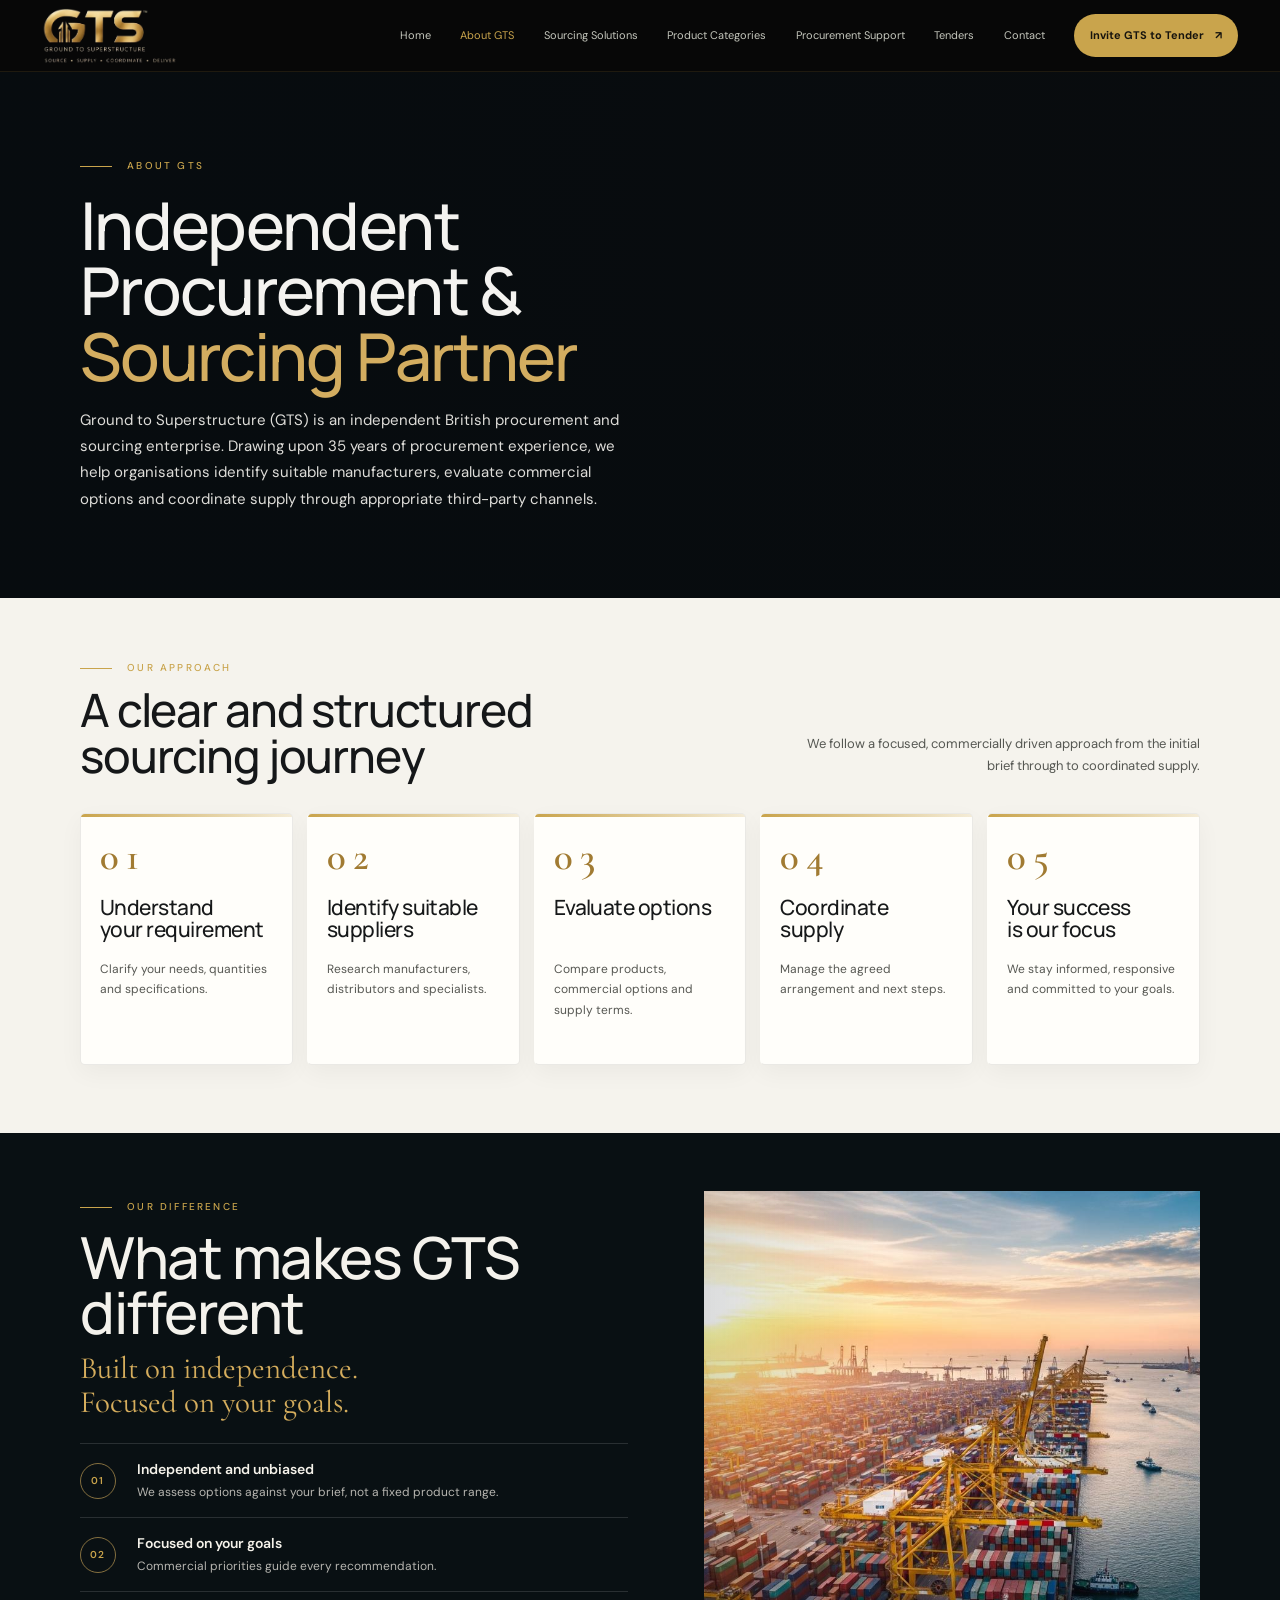
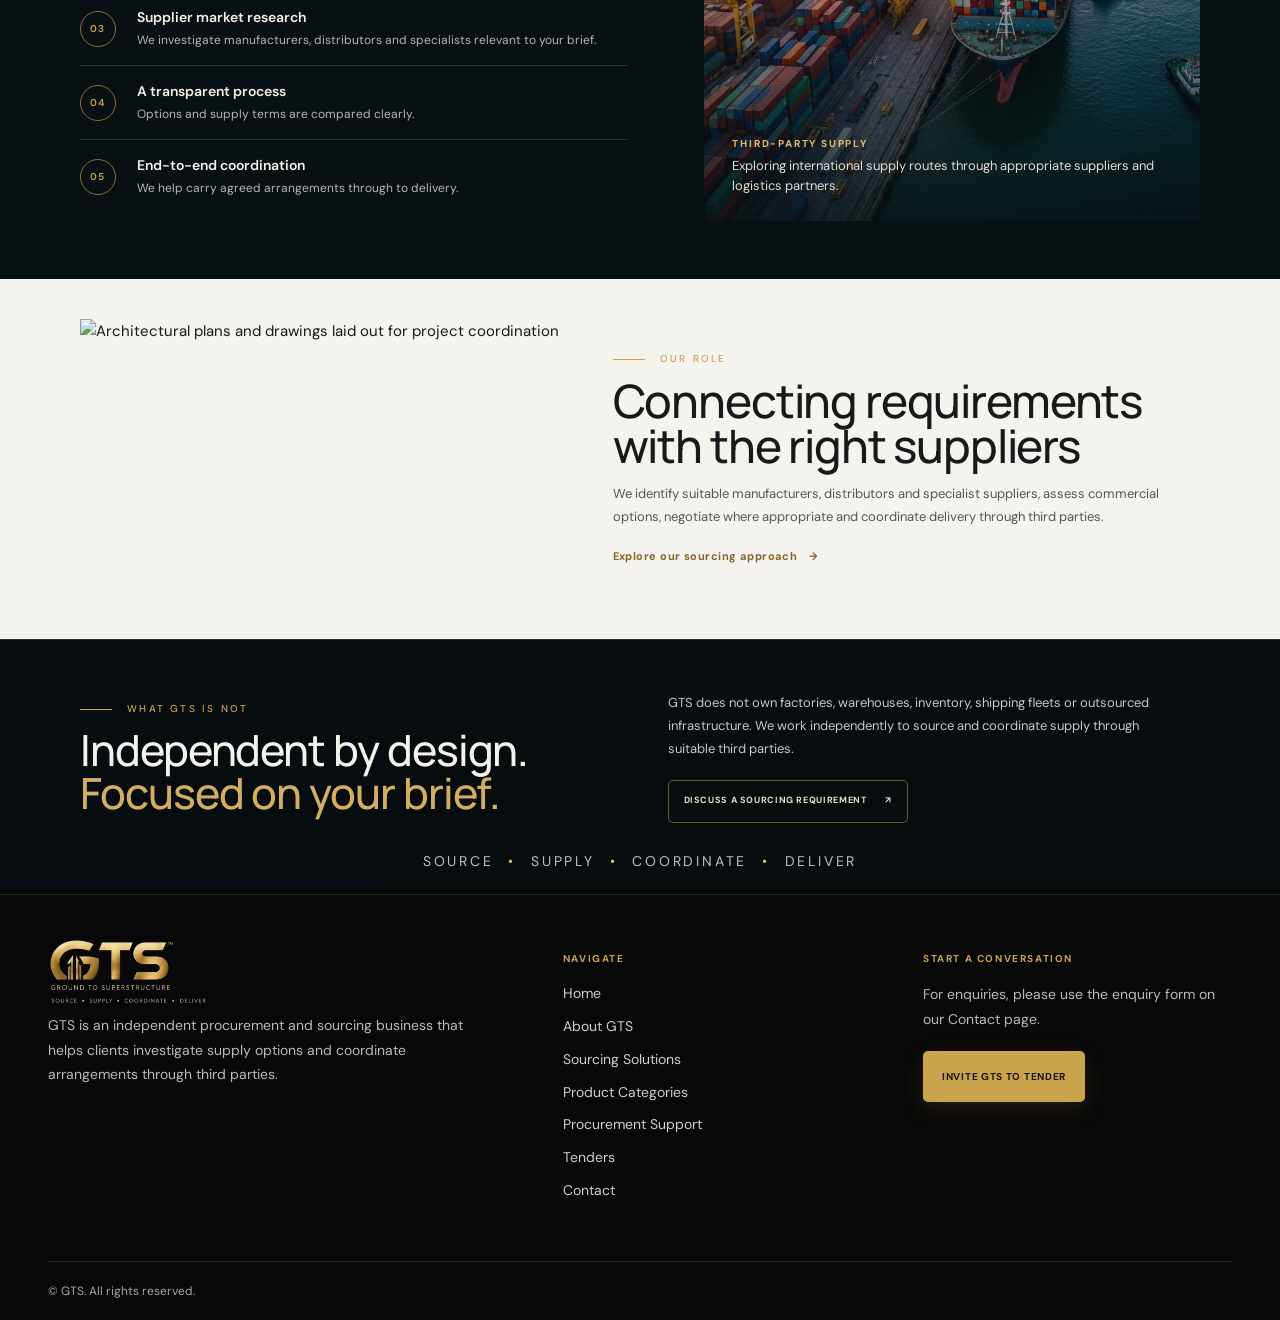
==== commit 5f4c926e: "Refresh GTS website branding and assets" ====
--- a/about.html
+++ b/about.html
@@ -13,6 +13,7 @@
   <meta name="twitter:card" content="summary">
   <meta name="twitter:title" content="About GTS | Ground to Superstructure">
   <meta name="twitter:description" content="Learn about Ground to Superstructure, an independent British procurement and sourcing business.">
+  <link rel="icon" type="image/png" href="images/favicon.png">
   <link rel="icon" type="image/svg+xml" href="favicon.svg">
   <link rel="preconnect" href="https://fonts.googleapis.com">
   <link rel="preconnect" href="https://fonts.gstatic.com" crossorigin>
@@ -23,7 +24,7 @@
 <body class="about-page">
   <a class="skip-link" href="#main">Skip to content</a>
   <header class="site-header">
-    <a class="brand" href="index.html" aria-label="Ground to Superstructure home"><span class="brand-mark">GTS</span><span class="brand-name">GROUND TO<br>SUPERSTRUCTURE</span></a>
+    <a class="brand" href="index.html" aria-label="Ground to Superstructure home"><img class="brand-logo" src="images/gts-logo.png" alt="Ground to Superstructure" width="135" height="56"></a>
     <button class="menu-toggle" type="button" aria-expanded="false" aria-controls="site-nav" aria-label="Open navigation"><span></span><span></span></button>
     <nav class="site-nav" id="site-nav" aria-label="Main navigation">
       <a href="index.html">Home</a><a href="about.html" aria-current="page">About GTS</a><a href="sourcing-solutions.html">Sourcing Solutions</a><a href="product-categories.html">Product Categories</a><a href="procurement-support.html">Procurement Support</a><a href="tenders.html">Tenders</a><a href="contact.html">Contact</a><a class="nav-cta" href="tenders.html#tender-form">Invite GTS to Tender <span aria-hidden="true">↗</span></a>
@@ -34,7 +35,7 @@
       <div class="about-wrap about-hero-inner">
         <p class="eyebrow"><span class="eyebrow-line"></span> ABOUT GTS</p>
         <h1>Independent Procurement &amp;<br><span>Sourcing Partner</span></h1>
-        <p class="page-lead">Ground to Superstructure (GTS) is an independent British procurement and sourcing business, helping organisations identify suitable suppliers, evaluate options and coordinate supply through appropriate third parties.</p>
+        <p class="page-lead">Ground to Superstructure (GTS) is an independent British procurement and sourcing enterprise. Drawing upon 35 years of procurement experience, we help organisations identify suitable manufacturers, evaluate commercial options and coordinate supply through appropriate third-party channels.</p>
       </div>
     </section>
     <section class="about-principles">
@@ -67,7 +68,7 @@
           </ol>
         </div>
         <figure class="about-difference-visual">
-          <img src="https://images.unsplash.com/photo-1494412519320-aa613dfb7738?auto=format&amp;fit=crop&amp;w=1200&amp;q=85" alt="Cargo ship and freight containers at an international port">
+          <img src="images/international-shipping.jpg" alt="Cargo ship and freight containers at an international port">
           <figcaption><span>THIRD-PARTY SUPPLY</span>Exploring international supply routes through appropriate suppliers and logistics partners.</figcaption>
         </figure>
       </div>
@@ -102,8 +103,7 @@
   <footer class="gts-footer">
     <div class="section-shell gts-footer-grid">
       <div class="gts-footer-company">
-        <a class="brand" href="index.html" aria-label="Ground to Superstructure home"><span class="gts-footer-emblem" aria-hidden="true"><svg viewBox="0 0 32 32"><circle cx="16" cy="16" r="14"/><path d="M16 2v28M2 16h28M16 12v8M12 16h8"/></svg></span><span class="brand-mark">GTS</span><span class="brand-name">GROUND TO<br>SUPERSTRUCTURE</span></a>
-        <p class="gts-footer-motto">SOURCE · SUPPLY · COORDINATE · DELIVER</p>
+        <a class="brand footer-brand" href="index.html" aria-label="Ground to Superstructure home"><img class="brand-logo footer-logo" src="images/gts-logo.png" alt="Ground to Superstructure - SOURCE &bull; SUPPLY &bull; COORDINATE &bull; DELIVER" width="160" height="66"></a>
         <p>GTS is an independent procurement and sourcing business that helps clients investigate supply options and coordinate arrangements through third parties.</p>
       </div>
       <nav class="gts-footer-navigation" aria-label="Footer navigation"><h2>NAVIGATE</h2><a href="index.html">Home</a><a href="about.html">About GTS</a><a href="sourcing-solutions.html">Sourcing Solutions</a><a href="product-categories.html">Product Categories</a><a href="procurement-support.html">Procurement Support</a><a href="tenders.html">Tenders</a><a href="contact.html">Contact</a></nav>
--- a/styles.css
+++ b/styles.css
@@ -1085,7 +1085,7 @@
   background-image: linear-gradient(0deg, rgba(10, 12, 13, .08), rgba(10, 12, 13, .08)), url("https://images.unsplash.com/photo-1581091226825-a6a2a5aee158?auto=format&fit=crop&w=600&q=80");
 }
 .content-section .category-card:nth-child(5)::after {
-  background-image: linear-gradient(0deg, rgba(10, 12, 13, .1), rgba(10, 12, 13, .1)), url("https://images.unsplash.com/photo-1586528116311-ad8dd3c8310d?auto=format&fit=crop&w=600&q=80");
+  background-image: linear-gradient(0deg, rgba(10, 12, 13, .1), rgba(10, 12, 13, .1)), url("https://images.pexels.com/photos/39166613/pexels-photo-39166613.jpeg?auto=compress&cs=tinysrgb&w=600");
 }
 .content-section .category-card:nth-child(6)::after {
   background-image: linear-gradient(0deg, rgba(10, 12, 13, .1), rgba(10, 12, 13, .1)), url("https://images.unsplash.com/photo-1492144534655-ae79c964c9d7?auto=format&fit=crop&w=600&q=80");
@@ -3263,7 +3263,16 @@
   pointer-events: none;
 }
 
-.home-page .hero-art > img { position: absolute; z-index: 0; inset: 0; width: 100%; height: 100%; object-fit: cover; object-position: center; }
+.home-page .hero-art > img { position: absolute; z-index: 0; inset: 0; width: 100%; height: 100%; object-fit: cover; object-position: center; filter: sepia(.65) saturate(1.15) brightness(1.35); }
+.home-page .hero-art .network-art { z-index: 3; top: 50%; right: -2%; width: min(80%, 500px); opacity: .82; transform: translateY(-50%); animation: none; }
+.home-page .hero-art .network-lattice { stroke: rgba(229, 198, 129, .38); stroke-width: 1.1; }
+.home-page .hero-art .network-lattice-dash { opacity: .95; }
+.home-page .hero-art .network-routes { stroke: rgba(229, 198, 129, .86); stroke-width: 1.8; stroke-opacity: 1; }
+.home-page .hero-art .network-routes > .network-route:nth-child(1),
+.home-page .hero-art .network-routes > .network-route:nth-child(4) { display: none; }
+.home-page .hero-art .network-routes .network-route-cross { stroke: rgba(244, 209, 132, .72); stroke-width: 1.4; }
+.home-page .hero-art .network-routes .network-route-trace { stroke: #f4d184; stroke-width: 2.2; filter: drop-shadow(0 0 3px rgba(229, 198, 129, .9)); }
+.home-page .hero-art .network-points { fill: #f4d184; filter: drop-shadow(0 0 3px rgba(229, 198, 129, .9)); }
 .hero-art-frame { position: absolute; z-index: 3; top: 13px; left: 13px; width: 53px; height: 53px; border-top: 1px solid rgba(229, 198, 129, .76); border-left: 1px solid rgba(229, 198, 129, .76); }
 .hero-trade-inset { position: absolute; z-index: 4; bottom: 22px; left: 22px; display: grid; width: 205px; grid-template-columns: 74px 1fr; align-items: center; gap: 10px; padding: 8px; border: 1px solid rgba(229, 198, 129, .36); background: rgba(8, 11, 12, .88); }
 .hero-trade-inset img { display: block; width: 74px; height: 58px; object-fit: cover; }
@@ -3273,13 +3282,28 @@
 .hero-art-index { position: absolute; z-index: 4; top: 24px; right: 24px; color: #f1eee7; font-family: "Cormorant Garamond", Georgia, serif; font-size: 16px; letter-spacing: .08em; }
 .hero-art-index span { margin-left: 7px; color: #e4c57f; font-family: var(--font-body); font-size: 8px; letter-spacing: .12em; }
 
-.home-process-strip { position: relative; z-index: 1; display: grid; grid-template-columns: minmax(200px, .7fr) 1.8fr; align-items: center; gap: 30px; margin-top: -1px; padding-block: 22px; border-block: 1px solid rgba(201, 164, 76, .22); }
-.home-process-label { margin: 0; color: #9c978a; font-size: 8px; font-weight: 700; letter-spacing: .15em; }
-.home-process-strip ol { display: grid; grid-template-columns: repeat(4, minmax(0, 1fr)); margin: 0; padding: 0; list-style: none; }
-.home-process-strip li { display: flex; align-items: center; gap: 11px; min-height: 30px; padding-inline: 16px; border-left: 1px solid rgba(201, 164, 76, .2); }
-.home-process-strip li:first-child { border-left: 0; }
-.home-process-strip li span { color: #a28a56; font-family: "Cormorant Garamond", Georgia, serif; font-size: 15px; }
-.home-process-strip li strong { color: #eee9dc; font-size: 9px; letter-spacing: .13em; }
+.home-capability-scale { padding-block: 70px 66px; border-block: 1px solid rgba(201, 164, 76, .2); background: #11110f; }
+.home-capability-scale-heading { margin-bottom: 30px; }
+.home-capability-scale-heading .eyebrow { margin-bottom: 12px; }
+.home-capability-scale-heading h2 { font-size: clamp(32px, 3.8vw, 46px); }
+.home-capability-scale-grid { display: grid; grid-template-columns: repeat(2, minmax(0, 1fr)); border-block: 1px solid rgba(201, 164, 76, .24); }
+.home-capability-metric { min-width: 0; padding: 25px 32px 28px; }
+.home-capability-metric:first-child { border-right: 1px solid rgba(201, 164, 76, .24); }
+.home-capability-kicker { margin-bottom: 9px; color: #a5a096; font-size: 9px; font-weight: 700; letter-spacing: .14em; }
+.home-capability-number { display: flex; align-items: baseline; gap: 9px; margin-bottom: 7px; color: #d8b45f; font-family: "Cormorant Garamond", Georgia, serif; line-height: 1; }
+.home-capability-number strong { font-size: 66px; font-weight: 500; }
+.home-capability-number span { font-family: var(--font-display); font-size: 21px; font-weight: 500; }
+.home-capability-description { max-width: 450px; margin: 0; color: #d0cdc5; font-size: 13px; line-height: 1.7; }
+.home-capability-milestones { margin: 23px 0 0; padding-left: 15px; border-left: 1px solid var(--gold); color: #aaa59a; font-size: 12px; line-height: 1.7; }
+
+.home-process-strip { position: relative; z-index: 1; overflow: hidden; margin-top: -1px; padding-block: 13px; background: var(--gold); color: #17140e; }
+.home-process-track { display: flex; width: max-content; animation: home-process-scroll 28s linear infinite; }
+.home-process-group { display: flex; flex: 0 0 auto; align-items: center; gap: clamp(30px, 5vw, 72px); margin: 0; padding: 0 clamp(20px, 3vw, 44px) 0 0; list-style: none; }
+.home-process-group li { display: flex; flex: 0 0 auto; align-items: baseline; gap: 8px; white-space: nowrap; }
+.home-process-group li::after { margin-left: clamp(8px, 2vw, 24px); color: rgba(23, 20, 14, .55); font-size: 10px; content: "✦"; }
+.home-process-group li span { color: rgba(23, 20, 14, .65); font-family: "Cormorant Garamond", Georgia, serif; font-size: 13px; }
+.home-process-group li strong { color: #17140e; font-family: "Cormorant Garamond", Georgia, serif; font-size: clamp(15px, 1.7vw, 19px); font-style: italic; font-weight: 600; letter-spacing: .02em; }
+@keyframes home-process-scroll { to { transform: translateX(-50%); } }
 
 .home-page #requirements .category-grid { grid-template-columns: repeat(3, minmax(0, 1fr)); gap: 15px; }
 .home-page #requirements .category-card { min-height: 285px; padding: 130px 19px 19px; border: 1px solid rgba(23, 25, 26, .12); box-shadow: 0 10px 24px rgba(27, 24, 17, .05); transition: transform .22s ease, box-shadow .22s ease; }
@@ -3300,8 +3324,6 @@
   .home-page .hero { grid-template-columns: 1fr; min-height: 0; gap: 0; padding-block: 48px 35px; }
   .home-page .hero h1 { max-width: 720px; font-size: clamp(42px, 6vw, 56px); }
   .home-page .hero-art { min-height: 380px; margin-top: 27px; }
-  .home-process-strip { grid-template-columns: 1fr; gap: 13px; padding-block: 18px; }
-  .home-process-strip li:first-child { padding-left: 0; }
 }
 
 @media (max-width: 800px) {
@@ -3316,23 +3338,36 @@
   .home-page .hero-actions { display: grid; grid-template-columns: 1fr; }
   .home-page .hero-actions .button { width: 100%; }
   .home-page .hero-art { width: 100%; min-height: 340px; margin-top: 28px; }
+  .home-page .hero-art .network-art { right: -3%; width: 80%; opacity: .8; }
+  .home-page .hero-art-index { top: auto; right: 18px; bottom: 17px; }
+  .home-capability-scale { padding-block: 52px 48px; }
+  .home-capability-scale-heading h2 { font-size: 31px; }
+  .home-capability-metric { padding: 22px 18px 24px; }
+  .home-capability-number strong { font-size: 58px; }
+  .home-capability-number span { font-size: 18px; }
   .home-process-strip { margin-top: 0; }
-  .home-process-strip ol { grid-template-columns: repeat(2, minmax(0, 1fr)); gap: 0; }
-  .home-process-strip li { min-height: 42px; padding-inline: 13px; }
-  .home-process-strip li:nth-child(odd) { border-left: 0; }
-  .home-process-strip li:nth-child(n+3) { border-top: 1px solid rgba(201, 164, 76, .15); }
   .home-page #requirements .category-grid { grid-template-columns: repeat(2, minmax(0, 1fr)); }
 }
 
 @media (max-width: 480px) {
   .home-page .hero { padding-top: 42px; }
   .home-page .hero-art { min-height: 280px; }
+  .home-page .hero-art .network-art { right: -3%; width: 80%; opacity: .76; }
+  .home-capability-scale-heading h2 { font-size: 27px; }
+  .home-capability-scale-grid { grid-template-columns: 1fr; }
+  .home-capability-metric { padding-inline: 8px; }
+  .home-capability-metric:first-child { border-right: 0; border-bottom: 1px solid rgba(201, 164, 76, .24); }
+  .home-capability-number strong { font-size: 56px; }
   .hero-trade-inset { bottom: 16px; left: 16px; width: 172px; grid-template-columns: 55px 1fr; gap: 7px; padding: 6px; }
   .hero-trade-inset img { width: 55px; height: 48px; }
   .hero-trade-inset span { font-size: 7px; }
   .home-page .art-caption { top: 18px; right: 18px; bottom: auto; left: auto; padding: 9px; font-size: 7px; }
-  .home-process-strip li { gap: 8px; padding-inline: 8px; }
-  .home-process-strip li strong { font-size: 8px; }
   .home-page #requirements .category-grid { grid-template-columns: 1fr; }
   .home-page #requirements .category-card { min-height: 275px; }
 }
+
+@media (prefers-reduced-motion: reduce) {
+  .home-process-track { width: 100%; }
+  .home-process-group { width: 100%; flex-wrap: wrap; justify-content: center; gap: 12px 24px; padding-right: 0; }
+  .home-process-group[aria-hidden="true"] { display: none; }
+}
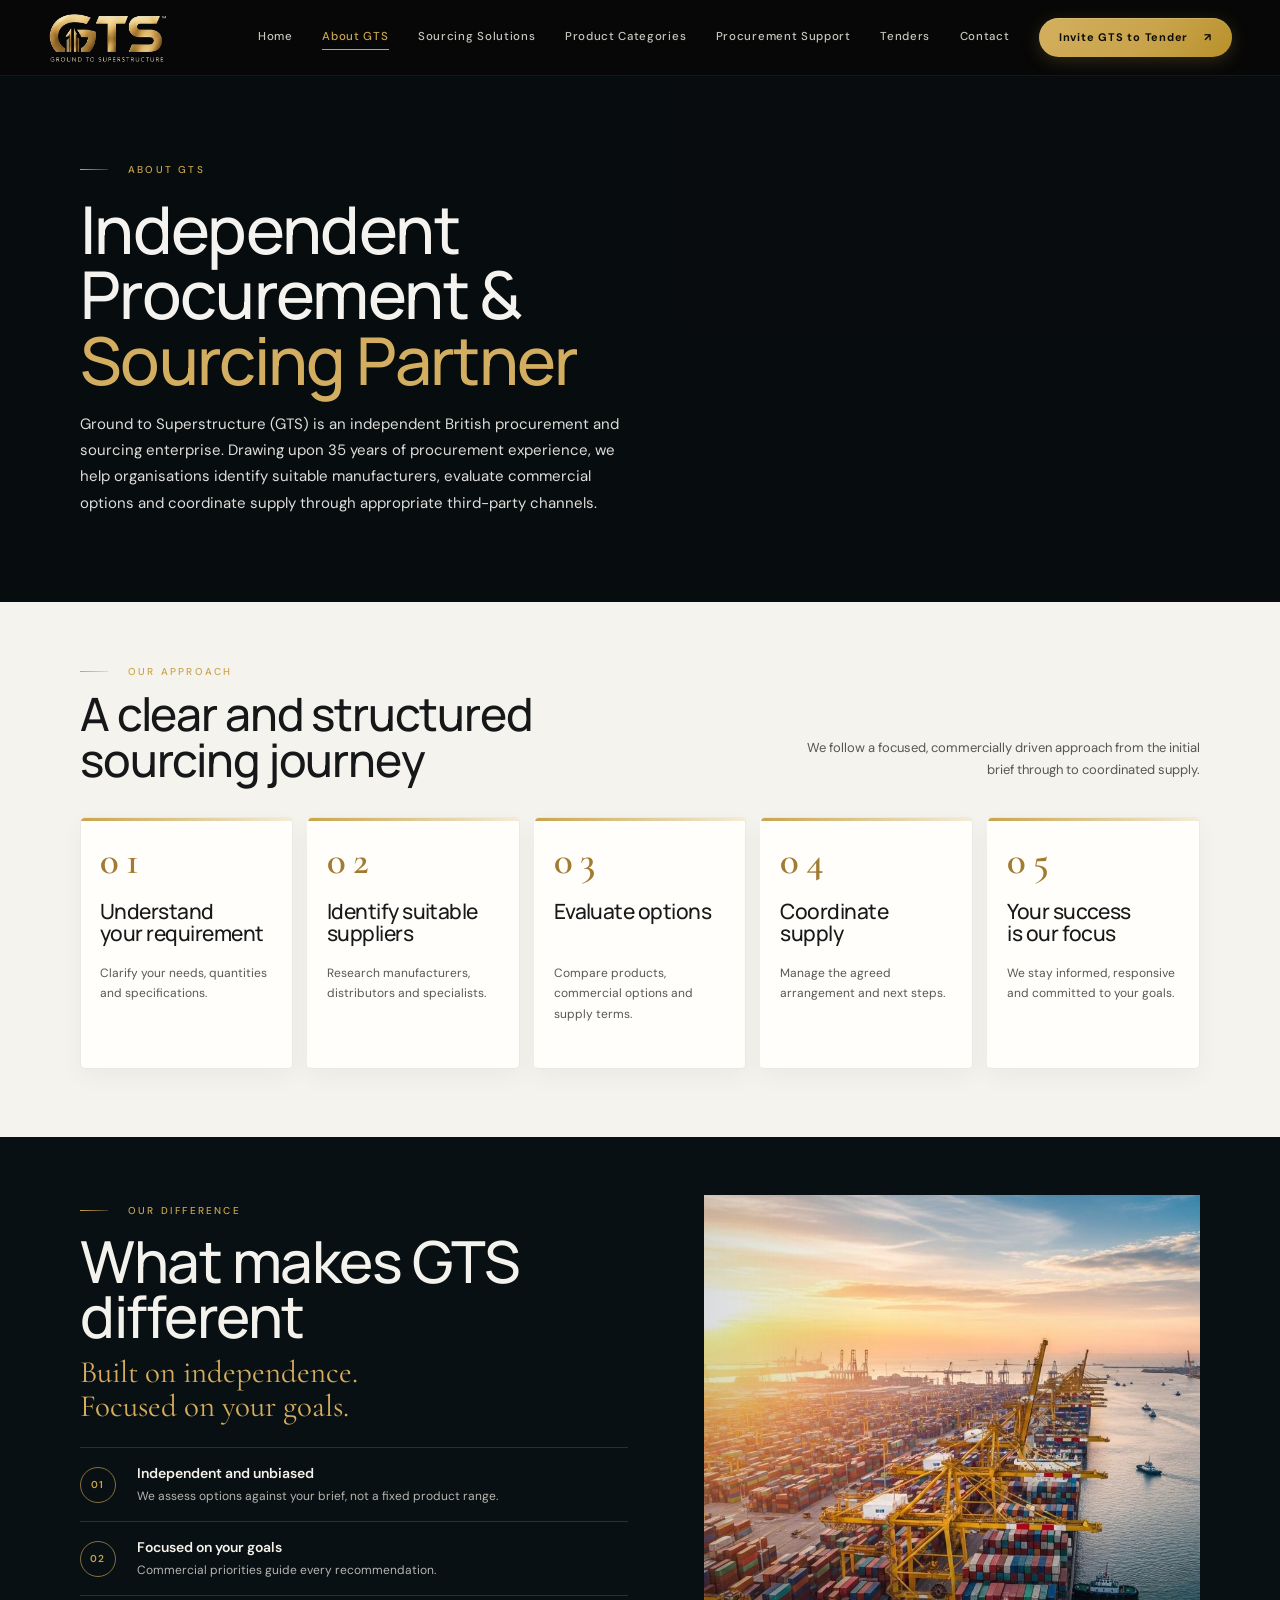
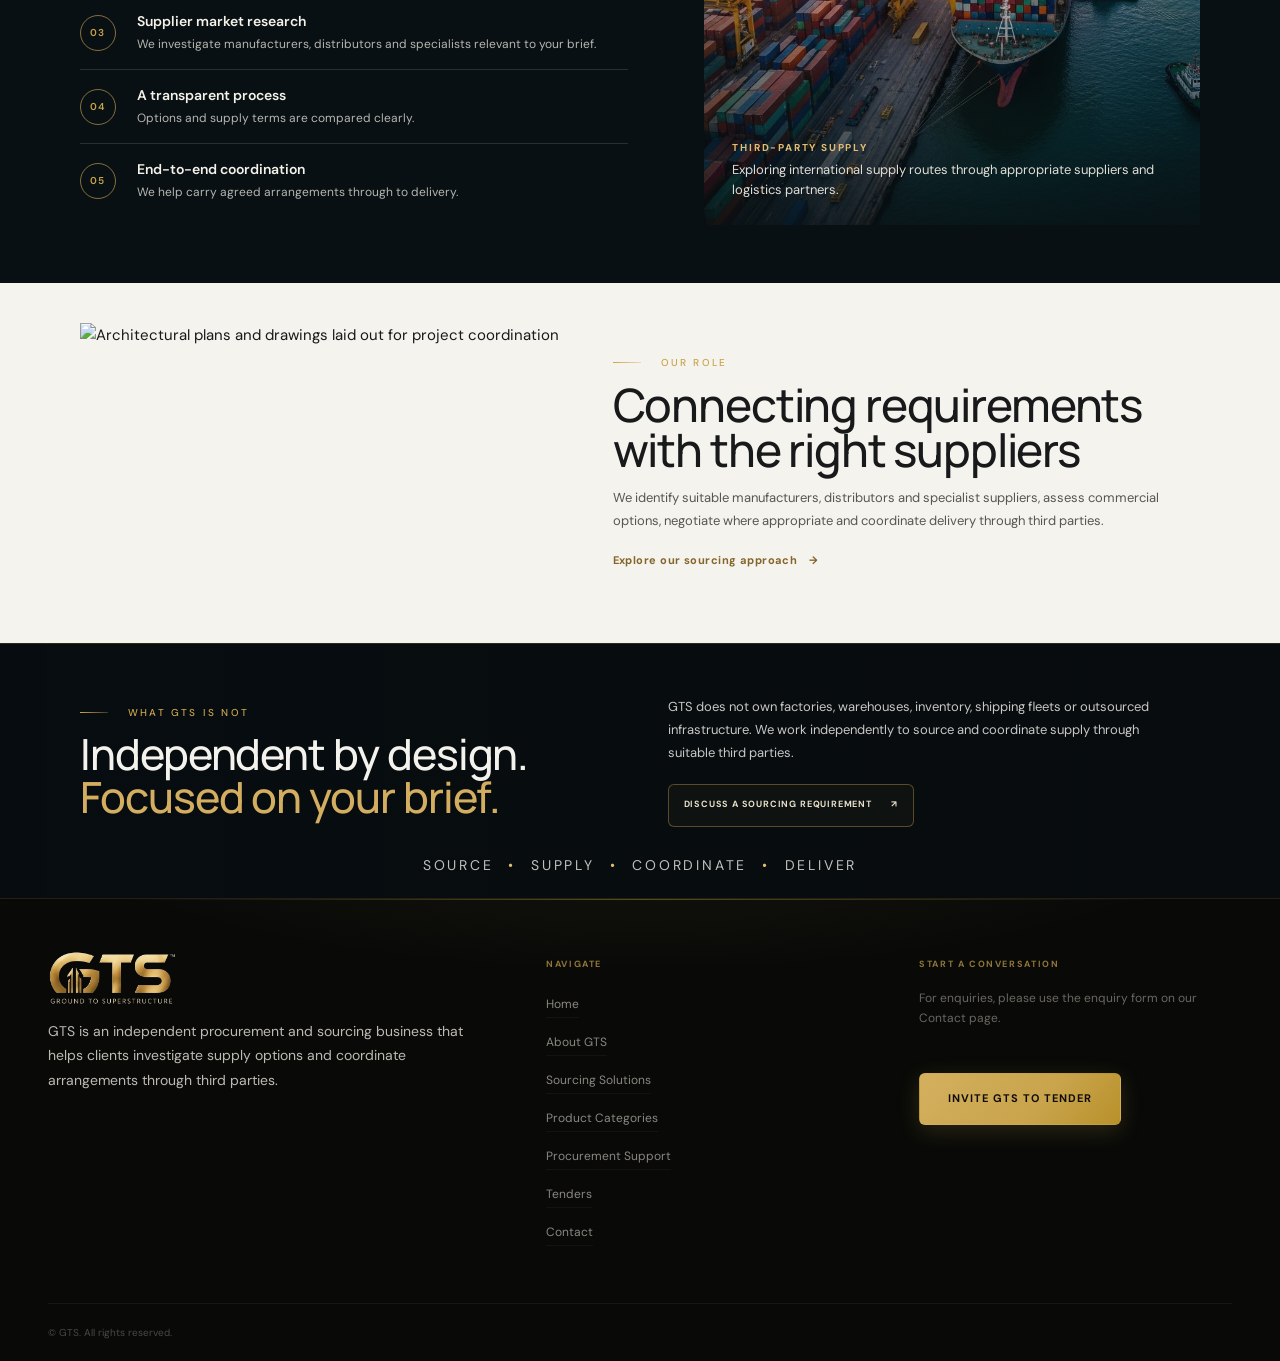
==== commit fc5aaffd: "Visual excellence upgrade: refined CSS, animations, hover effects, premium components" ====
--- a/about.html
+++ b/about.html
@@ -34,7 +34,7 @@
     <section class="about-hero">
       <div class="about-wrap about-hero-inner">
         <p class="eyebrow"><span class="eyebrow-line"></span> ABOUT GTS</p>
-        <h1>Independent Procurement &amp;<br><span>Sourcing Partner</span></h1>
+        <h1 class="js-reveal">Independent Procurement &amp;<br><span>Sourcing Partner</span></h1>
         <p class="page-lead">Ground to Superstructure (GTS) is an independent British procurement and sourcing enterprise. Drawing upon 35 years of procurement experience, we help organisations identify suitable manufacturers, evaluate commercial options and coordinate supply through appropriate third-party channels.</p>
       </div>
     </section>
--- a/styles.css
+++ b/styles.css
@@ -3085,61 +3085,204 @@
 .product-categories-hero-visual figcaption { position: absolute; z-index: 1; right: 20px; bottom: 19px; left: 20px; color: #ede9e0; font-size: 9px; font-weight: 700; letter-spacing: .12em; line-height: 1.6; }
 .product-categories-hero-visual figcaption span { color: #d3ad60; }
 
-.product-catalog-section { padding-block: 82px 76px; background: #f3f1eb; color: #191a19; }
+.product-catalog-section { padding-block: 82px 76px; background: #090a0c; color: #f0ece0; }
 .product-catalog-section .section-heading { align-items: end; margin-bottom: 38px; }
-.product-catalog-section .section-heading .eyebrow { color: #92702f; }
-.product-catalog-section .section-heading h2 { color: #191a19; }
-.product-catalog-section .section-heading h2 span { color: #a17b32; }
-.product-catalog-section .section-lead { max-width: 450px; color: #5b5b55; }
-.product-categories-page .category-detail-grid { grid-template-columns: repeat(3, minmax(0, 1fr)); gap: 20px; }
+.product-catalog-section .section-heading .eyebrow { color: #c9a44c; }
+/* ── Product Catalog section heading – dark page ── */
+.product-catalog-section .section-heading h2 { color: #f0ece0; }
+.product-catalog-section .section-heading h2 span { color: #c9a44c; }
+.product-catalog-section .section-lead { max-width: 450px; color: #a09c90; }
+
+/* ── Product Categories Page – Premium Dark Card Grid ── */
+.product-categories-page .category-detail-grid {
+  grid-template-columns: repeat(3, minmax(0, 1fr));
+  gap: 22px;
+}
+
+/* Card shell */
 .product-categories-page .category-detail-grid .category-card {
+  display: flex;
+  flex-direction: column;
   min-height: 0;
   padding: 0;
   overflow: hidden;
-  border: 1px solid rgba(23, 25, 26, .1);
-  border-radius: 6px;
-  background: #fffefa;
-  box-shadow: 0 10px 26px rgba(27, 24, 17, .05);
+  border: 1px solid rgba(201, 164, 76, .22);
+  border-radius: 8px;
+  background: #0d0e10;
+  box-shadow: 0 8px 32px rgba(0, 0, 0, .45);
   transition: transform .24s ease, box-shadow .24s ease, border-color .24s ease;
 }
 
 .product-categories-page .category-detail-grid .category-card:hover {
-  transform: translateY(-5px);
-  border-color: rgba(165, 126, 53, .42);
-  box-shadow: 0 18px 34px rgba(27, 24, 17, .12);
-}
-
-.category-card-visual { position: relative; height: 190px; margin: 0; overflow: hidden; background: #d7d2c8; }
-.category-card-visual::after { position: absolute; inset: 0; background: linear-gradient(0deg, rgba(10, 12, 12, .38), transparent 60%); content: ""; }
-.category-card-visual img { display: block; width: 100%; height: 100%; object-fit: cover; transition: transform .5s ease; }
-.category-detail-grid .category-card:hover .category-card-visual img { transform: scale(1.045); }
+  transform: translateY(-6px);
+  border-color: rgba(201, 164, 76, .62);
+  box-shadow: 0 22px 54px rgba(0, 0, 0, .6);
+}
+
+/* Image visual */
+.category-card-visual {
+  position: relative;
+  height: 210px;
+  margin: 0;
+  overflow: hidden;
+  background: #060708;
+  flex-shrink: 0;
+}
+
+.category-card-visual::after {
+  position: absolute;
+  inset: 0;
+  background: linear-gradient(
+    0deg,
+    rgba(5, 6, 8, .82) 0%,
+    rgba(5, 6, 8, .32) 45%,
+    transparent 100%
+  );
+  content: "";
+  pointer-events: none;
+  z-index: 1;
+}
+
+.category-card-visual img {
+  display: block;
+  width: 100%;
+  height: 100%;
+  object-fit: cover;
+  transition: transform .55s ease;
+}
+
+.category-detail-grid .category-card:hover .category-card-visual img {
+  transform: scale(1.07);
+}
+
+/* Number badge – gold italic serif, bottom-left over image */
 .product-categories-page .category-detail-grid .card-number {
+  position: absolute;
+  bottom: 14px;
+  left: 16px;
+  right: auto;
   top: auto;
-  right: 16px;
-  bottom: 14px;
-  display: grid;
-  width: 34px;
-  height: 34px;
-  place-items: center;
-  border: 1px solid rgba(255, 255, 255, .66);
-  border-radius: 50%;
-  background: rgba(15, 16, 15, .55);
-  color: #fff3d4;
+  display: inline;
+  width: auto;
+  height: auto;
+  border: none;
+  border-radius: 0;
+  background: transparent;
+  color: #f5d58a;
   font-family: "Cormorant Garamond", Georgia, serif;
-  font-size: 15px;
-}
-
-.category-card-content { display: flex; flex: 1; flex-direction: column; align-items: flex-start; padding: 22px 23px 21px; }
-.product-categories-page .category-card-kicker { min-height: 0; margin: 0 0 8px; color: #8d7443; font-size: 8px; font-weight: 700; letter-spacing: .13em; line-height: 1.5; }
-.product-categories-page .category-detail-grid .category-card h3 { min-height: 0; margin: 0 0 8px; color: #191a19; font-size: 21px; line-height: 1.2; }
-.product-categories-page .category-detail-grid .category-card p:not(.category-card-kicker):not(.category-examples-label) { min-height: 0; margin: 0 0 14px; color: #5e5e58; font-size: 12px; line-height: 1.65; }
-.product-categories-page .category-detail-grid .category-card .category-examples-label { margin: 0 0 8px; color: #8b6a2c; font-size: 8px; font-weight: 700; letter-spacing: .12em; }
-.product-categories-page .category-examples { gap: 7px; margin: 0 0 19px; padding: 0; color: #45453f; font-size: 10px; line-height: 1.45; list-style: none; }
-.product-categories-page .category-examples li { position: relative; padding-left: 13px; }
-.product-categories-page .category-examples li::before { position: absolute; top: .58em; left: 0; width: 5px; height: 5px; border-radius: 50%; background: #b18b44; content: ""; }
-.product-categories-page .category-detail-grid .category-card > a { display: inline-flex; align-items: center; gap: 7px; margin-top: auto; padding-top: 12px; border-top: 1px solid rgba(23, 25, 26, .1); color: #8a692c; font-size: 10px; font-weight: 700; }
-.product-categories-page .category-detail-grid .category-card > a span { transition: transform .2s ease; }
-.product-categories-page .category-detail-grid .category-card > a:hover span { transform: translate(2px, -2px); }
+  font-size: 30px;
+  font-style: italic;
+  font-weight: 500;
+  line-height: 1;
+  letter-spacing: -.01em;
+  z-index: 2;
+}
+
+/* Text area */
+.category-card-content {
+  display: flex;
+  flex: 1;
+  flex-direction: column;
+  align-items: flex-start;
+  padding: 22px 22px 24px;
+}
+
+/* Kicker */
+.product-categories-page .category-card-kicker {
+  min-height: 0;
+  margin: 0 0 10px;
+  color: #c9a44c;
+  font-size: 8.5px;
+  font-weight: 700;
+  letter-spacing: .15em;
+  line-height: 1.5;
+  text-transform: uppercase;
+}
+
+/* Title */
+.product-categories-page .category-detail-grid .category-card h3 {
+  min-height: 0;
+  margin: 0 0 10px;
+  color: #f5f2eb;
+  font-size: 20px;
+  font-weight: 600;
+  line-height: 1.25;
+}
+
+/* Description */
+.product-categories-page .category-detail-grid .category-card p:not(.category-card-kicker):not(.category-examples-label) {
+  min-height: 0;
+  margin: 0 0 14px;
+  color: #9a9690;
+  font-size: 12.5px;
+  line-height: 1.65;
+}
+
+/* Examples heading */
+.product-categories-page .category-detail-grid .category-card .category-examples-label {
+  margin: 0 0 8px;
+  color: #c9a44c;
+  font-size: 8px;
+  font-weight: 700;
+  letter-spacing: .13em;
+  text-transform: uppercase;
+}
+
+/* Examples list */
+.product-categories-page .category-examples {
+  gap: 6px;
+  margin: 0 0 18px;
+  padding: 0;
+  color: #7a7870;
+  font-size: 11px;
+  line-height: 1.5;
+  list-style: none;
+}
+
+.product-categories-page .category-examples li {
+  position: relative;
+  padding-left: 14px;
+}
+
+.product-categories-page .category-examples li::before {
+  position: absolute;
+  top: .55em;
+  left: 0;
+  width: 5px;
+  height: 1px;
+  background: rgba(201, 164, 76, .55);
+  content: "";
+}
+
+/* CTA link */
+.product-categories-page .category-detail-grid .category-card > a {
+  display: inline-flex;
+  align-items: center;
+  gap: 6px;
+  margin-top: auto;
+  padding-top: 14px;
+  border-top: 1px solid rgba(201, 164, 76, .18);
+  color: #c9a44c;
+  font-size: 10px;
+  font-weight: 700;
+  letter-spacing: .07em;
+  text-decoration: none;
+  transition: gap .2s ease, color .2s ease;
+  width: 100%;
+}
+
+.product-categories-page .category-detail-grid .category-card > a:hover {
+  gap: 10px;
+  color: #e5c681;
+}
+
+.product-categories-page .category-detail-grid .category-card > a span {
+  transition: transform .2s ease;
+}
+
+.product-categories-page .category-detail-grid .category-card > a:hover span {
+  transform: translate(2px, -2px);
+}
 
 .product-categories-page .category-footnote {
   display: flex;
@@ -3147,15 +3290,15 @@
   gap: 14px;
   margin-top: 27px;
   padding: 19px 21px;
-  border: 1px solid rgba(161, 123, 50, .2);
-  border-left: 3px solid #a17b32;
-  border-radius: 3px;
-  background: #ebe8de;
-}
-
-.category-footnote-mark { display: grid; flex: none; width: 24px; height: 24px; place-items: center; border: 1px solid rgba(161, 123, 50, .5); border-radius: 50%; color: #846329; font-family: Georgia, serif; font-size: 14px; font-style: italic; }
-.product-categories-page .category-footnote strong { display: block; margin: 1px 0 5px; color: #846329; font-size: 8px; letter-spacing: .13em; }
-.product-categories-page .category-footnote p { max-width: 850px; margin: 0; color: #58574f; font-size: 11px; line-height: 1.65; }
+  border: 1px solid rgba(201, 164, 76, .2);
+  border-left: 3px solid rgba(201, 164, 76, .6);
+  border-radius: 4px;
+  background: rgba(201, 164, 76, .05);
+}
+
+.category-footnote-mark { display: grid; flex: none; width: 24px; height: 24px; place-items: center; border: 1px solid rgba(201, 164, 76, .45); border-radius: 50%; color: #c9a44c; font-family: Georgia, serif; font-size: 14px; font-style: italic; }
+.product-categories-page .category-footnote strong { display: block; margin: 1px 0 5px; color: #c9a44c; font-size: 8px; letter-spacing: .13em; }
+.product-categories-page .category-footnote p { max-width: 850px; margin: 0; color: #9a9690; font-size: 11px; line-height: 1.65; }
 
 .product-categories-page .product-categories-cta {
   display: grid;
@@ -3238,49 +3381,315 @@
 .home-page .hero-text-link span { transition: transform .2s ease; }
 .home-page .hero-text-link:hover span { transform: translateY(3px); }
 .home-page .hero-art {
+  position: relative;
   isolation: isolate;
-  min-height: 500px;
+  min-height: 540px;
   margin: 0;
   overflow: hidden;
-  border: 1px solid rgba(201, 164, 76, .32);
-  background: #17191a;
-  box-shadow: 0 22px 55px rgba(0, 0, 0, .28);
+  border: 1px solid rgba(201, 164, 76, .35);
+  border-radius: 8px;
+  background: #000a13;
+  box-shadow: 0 24px 60px rgba(0, 0, 0, .45);
 }
 
 .home-page .hero-art::before {
+  position: absolute;
   z-index: 1;
   inset: 0;
-  background: linear-gradient(0deg, rgba(7, 10, 12, .5), transparent 49%), linear-gradient(90deg, rgba(7, 10, 12, .14), transparent 62%);
-  content: "";
-}
-
-.home-page .hero-art::after {
-  z-index: 2;
-  inset: 13px;
-  border: 1px solid rgba(229, 198, 129, .24);
-  background: linear-gradient(135deg, rgba(201, 164, 76, .12), transparent 38%, transparent 68%, rgba(201, 164, 76, .08));
+  background: radial-gradient(circle at 50% 50%, transparent 62%, rgba(0, 8, 16, 0.42) 98%),
+              linear-gradient(0deg, rgba(0, 10, 19, 0.5) 0%, transparent 28%);
   content: "";
   pointer-events: none;
 }
 
-.home-page .hero-art > img { position: absolute; z-index: 0; inset: 0; width: 100%; height: 100%; object-fit: cover; object-position: center; filter: sepia(.65) saturate(1.15) brightness(1.35); }
-.home-page .hero-art .network-art { z-index: 3; top: 50%; right: -2%; width: min(80%, 500px); opacity: .82; transform: translateY(-50%); animation: none; }
-.home-page .hero-art .network-lattice { stroke: rgba(229, 198, 129, .38); stroke-width: 1.1; }
-.home-page .hero-art .network-lattice-dash { opacity: .95; }
-.home-page .hero-art .network-routes { stroke: rgba(229, 198, 129, .86); stroke-width: 1.8; stroke-opacity: 1; }
-.home-page .hero-art .network-routes > .network-route:nth-child(1),
-.home-page .hero-art .network-routes > .network-route:nth-child(4) { display: none; }
-.home-page .hero-art .network-routes .network-route-cross { stroke: rgba(244, 209, 132, .72); stroke-width: 1.4; }
-.home-page .hero-art .network-routes .network-route-trace { stroke: #f4d184; stroke-width: 2.2; filter: drop-shadow(0 0 3px rgba(229, 198, 129, .9)); }
-.home-page .hero-art .network-points { fill: #f4d184; filter: drop-shadow(0 0 3px rgba(229, 198, 129, .9)); }
-.hero-art-frame { position: absolute; z-index: 3; top: 13px; left: 13px; width: 53px; height: 53px; border-top: 1px solid rgba(229, 198, 129, .76); border-left: 1px solid rgba(229, 198, 129, .76); }
-.hero-trade-inset { position: absolute; z-index: 4; bottom: 22px; left: 22px; display: grid; width: 205px; grid-template-columns: 74px 1fr; align-items: center; gap: 10px; padding: 8px; border: 1px solid rgba(229, 198, 129, .36); background: rgba(8, 11, 12, .88); }
-.hero-trade-inset img { display: block; width: 74px; height: 58px; object-fit: cover; }
-.hero-trade-inset div { color: #e4c57f; font-size: 7px; font-weight: 700; letter-spacing: .1em; line-height: 1.5; }
-.hero-trade-inset span { display: block; margin-top: 4px; color: #c9c3b6; font-size: 8px; font-weight: 400; letter-spacing: 0; line-height: 1.35; }
-.home-page .art-caption { z-index: 4; right: 22px; bottom: 23px; padding: 12px 15px; border-color: rgba(229, 198, 129, .38); background: rgba(8, 11, 12, .78); color: #f1eee7; font-size: 9px; letter-spacing: .04em; }
-.hero-art-index { position: absolute; z-index: 4; top: 24px; right: 24px; color: #f1eee7; font-family: "Cormorant Garamond", Georgia, serif; font-size: 16px; letter-spacing: .08em; }
-.hero-art-index span { margin-left: 7px; color: #e4c57f; font-family: var(--font-body); font-size: 8px; letter-spacing: .12em; }
+.home-page .hero-art::after {
+  position: absolute;
+  z-index: 2;
+  inset: 12px;
+  border: 1px solid rgba(201, 164, 76, .18);
+  border-radius: 5px;
+  content: "";
+  pointer-events: none;
+}
+
+.home-page .hero-art-globe {
+  position: absolute;
+  z-index: 0;
+  inset: 0;
+  width: 100%;
+  height: 100%;
+  object-fit: cover;
+  object-position: center;
+  display: block;
+}
+
+.home-page .hero-art .network-art {
+  position: absolute;
+  z-index: 3;
+  inset: 0;
+  width: 100%;
+  height: 100%;
+  pointer-events: none;
+}
+
+/* Outer orbital tracking ring */
+.hero-orbit-track {
+  stroke: rgba(201, 164, 76, 0.18);
+  stroke-width: 1px;
+  stroke-dasharray: 4 12;
+  animation: gts-orbit-spin 120s linear infinite;
+  transform-origin: 575px 468px;
+}
+
+/* Sourcing Corridors */
+.sourcing-route-base {
+  stroke: rgba(201, 164, 76, 0.22);
+  stroke-width: 1.2px;
+  stroke-dasharray: 4 6;
+}
+
+.sourcing-route-flow {
+  stroke: url(#route-beam-gold);
+  stroke-width: 2.5px;
+  stroke-linecap: round;
+  stroke-dasharray: 60 400;
+  stroke-dashoffset: 460;
+  animation: gts-route-stream 8s cubic-bezier(0.4, 0, 0.2, 1) infinite;
+  filter: drop-shadow(0 0 5px rgba(245, 213, 138, 0.8));
+}
+
+.sourcing-flow-delay-1 {
+  animation-delay: 2.6s;
+}
+
+.sourcing-flow-delay-2 {
+  animation-delay: 5.2s;
+}
+
+/* Procurement Hubs */
+.hub-core {
+  fill: #f5d58a;
+  filter: drop-shadow(0 0 4px #f5d58a);
+}
+
+.hub-pulse {
+  transform-origin: 0 0;
+  animation: gts-hub-breathe 4.5s ease-in-out infinite;
+}
+
+.hub-pulse-delay-1 {
+  animation-delay: 1.2s;
+}
+
+.hub-pulse-delay-2 {
+  animation-delay: 2.4s;
+}
+
+.hub-pulse-delay-3 {
+  animation-delay: 3.6s;
+}
+
+/* Keyframes for refined, subtle motion */
+@keyframes gts-route-stream {
+  0% {
+    stroke-dashoffset: 460;
+    opacity: 0;
+  }
+  15% {
+    opacity: 1;
+  }
+  70% {
+    opacity: 1;
+  }
+  85%, 100% {
+    stroke-dashoffset: -60;
+    opacity: 0;
+  }
+}
+
+@keyframes gts-hub-breathe {
+  0%, 100% {
+    transform: scale(0.6);
+    opacity: 0.15;
+  }
+  50% {
+    transform: scale(1.15);
+    opacity: 0.75;
+  }
+}
+
+@keyframes gts-orbit-spin {
+  from {
+    transform: rotate(0deg);
+  }
+  to {
+    transform: rotate(360deg);
+  }
+}
+
+@keyframes gts-dot-pulse {
+  0%, 100% {
+    opacity: 0.6;
+    transform: scale(0.9);
+  }
+  50% {
+    opacity: 1;
+    transform: scale(1.1);
+  }
+}
+
+/* Corner frame accent */
+.hero-art-frame {
+  position: absolute;
+  z-index: 3;
+  top: 12px;
+  left: 12px;
+  width: 44px;
+  height: 44px;
+  border-top: 2px solid rgba(201, 164, 76, 0.65);
+  border-left: 2px solid rgba(201, 164, 76, 0.65);
+  pointer-events: none;
+}
+
+/* Coordinated Logistics & Sourcing Card */
+.hero-trade-inset {
+  position: absolute;
+  z-index: 4;
+  bottom: 22px;
+  left: 22px;
+  display: flex;
+  align-items: center;
+  gap: 14px;
+  max-width: 325px;
+  padding: 10px 14px;
+  border: 1px solid rgba(201, 164, 76, 0.38);
+  border-radius: 6px;
+  background: rgba(6, 10, 16, 0.9);
+  backdrop-filter: blur(12px);
+  -webkit-backdrop-filter: blur(12px);
+  box-shadow: 0 14px 32px rgba(0, 0, 0, 0.6);
+  transition: border-color 0.22s ease, transform 0.22s ease;
+}
+
+.hero-trade-inset:hover {
+  border-color: rgba(201, 164, 76, 0.65);
+  transform: translateY(-2px);
+}
+
+.trade-inset-thumb {
+  position: relative;
+  width: 68px;
+  height: 60px;
+  flex-shrink: 0;
+  border-radius: 4px;
+  overflow: hidden;
+  border: 1px solid rgba(201, 164, 76, 0.35);
+  background: #000;
+}
+
+.trade-inset-thumb img {
+  width: 100%;
+  height: 100%;
+  object-fit: cover;
+  display: block;
+}
+
+.trade-thumb-badge {
+  position: absolute;
+  bottom: 2px;
+  left: 2px;
+  right: 2px;
+  text-align: center;
+  font-size: 7px;
+  font-weight: 700;
+  letter-spacing: 0.08em;
+  background: rgba(5, 8, 12, 0.92);
+  color: var(--gold-bright);
+  border-radius: 2px;
+  padding: 1.5px 0;
+  border: 1px solid rgba(201, 164, 76, 0.25);
+}
+
+.trade-inset-info {
+  display: flex;
+  flex-direction: column;
+  gap: 3px;
+  min-width: 0;
+}
+
+.trade-inset-tag {
+  color: var(--gold);
+  font-size: 9px;
+  font-weight: 700;
+  letter-spacing: 0.12em;
+  text-transform: uppercase;
+}
+
+.trade-inset-title {
+  margin: 0;
+  color: #f5f2eb;
+  font-size: 13px;
+  font-weight: 600;
+  line-height: 1.3;
+}
+
+.trade-inset-desc {
+  margin: 0;
+  color: #aaa59a;
+  font-size: 11px;
+  line-height: 1.45;
+}
+
+/* Floating caption pill */
+.home-page .art-caption {
+  position: absolute;
+  z-index: 4;
+  right: 22px;
+  bottom: 22px;
+  display: inline-flex;
+  align-items: center;
+  gap: 8px;
+  padding: 7px 16px;
+  border: 1px solid rgba(201, 164, 76, 0.35);
+  border-radius: 999px;
+  background: rgba(6, 10, 16, 0.88);
+  backdrop-filter: blur(10px);
+  -webkit-backdrop-filter: blur(10px);
+  color: #f5f2eb;
+  font-size: 11px;
+  font-weight: 500;
+  letter-spacing: 0.04em;
+}
+
+.caption-dot {
+  width: 6px;
+  height: 6px;
+  border-radius: 50%;
+  background: #f5d58a;
+  box-shadow: 0 0 6px #f5d58a;
+  animation: gts-dot-pulse 3s ease-in-out infinite;
+}
+
+/* Editorial Index */
+.hero-art-index {
+  position: absolute;
+  z-index: 4;
+  top: 22px;
+  right: 24px;
+  color: #f5f2eb;
+  font-family: "Cormorant Garamond", Georgia, serif;
+  font-size: 16px;
+  letter-spacing: 0.08em;
+}
+
+.hero-art-index span {
+  margin-left: 6px;
+  color: var(--gold);
+  font-family: var(--font-body);
+  font-size: 9px;
+  font-weight: 600;
+  letter-spacing: 0.14em;
+}
 
 .home-capability-scale { padding-block: 70px 66px; border-block: 1px solid rgba(201, 164, 76, .2); background: #11110f; }
 .home-capability-scale-heading { margin-bottom: 30px; }
@@ -3305,7 +3714,7 @@
 .home-process-group li strong { color: #17140e; font-family: "Cormorant Garamond", Georgia, serif; font-size: clamp(15px, 1.7vw, 19px); font-style: italic; font-weight: 600; letter-spacing: .02em; }
 @keyframes home-process-scroll { to { transform: translateX(-50%); } }
 
-.home-page #requirements .category-grid { grid-template-columns: repeat(3, minmax(0, 1fr)); gap: 15px; }
+.home-page #requirements .category-grid { grid-template-columns: repeat(4, minmax(0, 1fr)); gap: 15px; }
 .home-page #requirements .category-card { min-height: 285px; padding: 130px 19px 19px; border: 1px solid rgba(23, 25, 26, .12); box-shadow: 0 10px 24px rgba(27, 24, 17, .05); transition: transform .22s ease, box-shadow .22s ease; }
 .home-page #requirements .category-card:hover { transform: translateY(-4px); box-shadow: 0 16px 30px rgba(27, 24, 17, .12); }
 .home-page #requirements .category-card::after { height: 112px; }
@@ -3323,7 +3732,8 @@
 @media (max-width: 900px) {
   .home-page .hero { grid-template-columns: 1fr; min-height: 0; gap: 0; padding-block: 48px 35px; }
   .home-page .hero h1 { max-width: 720px; font-size: clamp(42px, 6vw, 56px); }
-  .home-page .hero-art { min-height: 380px; margin-top: 27px; }
+  .home-page .hero-art { min-height: 460px; margin-top: 28px; }
+  .home-page .hero-art .network-art { inset: 0; width: 100%; height: 100%; opacity: 1; transform: none; }
 }
 
 @media (max-width: 800px) {
@@ -3337,9 +3747,14 @@
   .home-page .hero-subtitle { font-size: 14px; }
   .home-page .hero-actions { display: grid; grid-template-columns: 1fr; }
   .home-page .hero-actions .button { width: 100%; }
-  .home-page .hero-art { width: 100%; min-height: 340px; margin-top: 28px; }
-  .home-page .hero-art .network-art { right: -3%; width: 80%; opacity: .8; }
-  .home-page .hero-art-index { top: auto; right: 18px; bottom: 17px; }
+  .home-page .hero-art { width: 100%; min-height: 420px; margin-top: 28px; }
+  .home-page .hero-art .network-art { inset: 0; width: 100%; height: 100%; opacity: 1; transform: none; }
+  .home-page .hero-art-index { top: 18px; right: 18px; }
+  .home-page .art-caption { top: 18px; left: 18px; bottom: auto; right: auto; padding: 5px 12px; font-size: 10px; }
+  .hero-trade-inset { bottom: 16px; left: 16px; right: 16px; max-width: none; padding: 10px 12px; }
+  .trade-inset-thumb { width: 60px; height: 54px; }
+  .trade-inset-title { font-size: 12px; }
+  .trade-inset-desc { font-size: 10.5px; }
   .home-capability-scale { padding-block: 52px 48px; }
   .home-capability-scale-heading h2 { font-size: 31px; }
   .home-capability-metric { padding: 22px 18px 24px; }
@@ -3351,17 +3766,21 @@
 
 @media (max-width: 480px) {
   .home-page .hero { padding-top: 42px; }
-  .home-page .hero-art { min-height: 280px; }
-  .home-page .hero-art .network-art { right: -3%; width: 80%; opacity: .76; }
+  .home-page .hero-art { min-height: 380px; }
+  .home-page .hero-art .network-art { inset: 0; width: 100%; height: 100%; opacity: 1; transform: none; }
   .home-capability-scale-heading h2 { font-size: 27px; }
   .home-capability-scale-grid { grid-template-columns: 1fr; }
   .home-capability-metric { padding-inline: 8px; }
   .home-capability-metric:first-child { border-right: 0; border-bottom: 1px solid rgba(201, 164, 76, .24); }
   .home-capability-number strong { font-size: 56px; }
-  .hero-trade-inset { bottom: 16px; left: 16px; width: 172px; grid-template-columns: 55px 1fr; gap: 7px; padding: 6px; }
-  .hero-trade-inset img { width: 55px; height: 48px; }
-  .hero-trade-inset span { font-size: 7px; }
-  .home-page .art-caption { top: 18px; right: 18px; bottom: auto; left: auto; padding: 9px; font-size: 7px; }
+  .hero-trade-inset { bottom: 12px; left: 12px; right: 12px; padding: 8px 10px; gap: 10px; }
+  .trade-inset-thumb { width: 50px; height: 46px; }
+  .trade-thumb-badge { font-size: 6.5px; }
+  .trade-inset-tag { font-size: 8px; }
+  .trade-inset-title { font-size: 11px; }
+  .trade-inset-desc { font-size: 9.5px; line-height: 1.35; }
+  .home-page .art-caption { top: 12px; left: 12px; font-size: 9.5px; padding: 4px 10px; }
+  .hero-art-index { top: 12px; right: 12px; font-size: 14px; }
   .home-page #requirements .category-grid { grid-template-columns: 1fr; }
   .home-page #requirements .category-card { min-height: 275px; }
 }
@@ -3370,4 +3789,1439 @@
   .home-process-track { width: 100%; }
   .home-process-group { width: 100%; flex-wrap: wrap; justify-content: center; gap: 12px 24px; padding-right: 0; }
   .home-process-group[aria-hidden="true"] { display: none; }
-}
+  .hero-orbit-track,
+  .sourcing-route-flow,
+  .hub-pulse,
+  .caption-dot {
+    animation: none !important;
+  }
+  .sourcing-route-flow {
+    stroke-dasharray: none;
+    opacity: 0.65;
+  }
+}
+
+/* International Transport Imagery (Client Review Section) */
+.transport-review-section {
+  padding-block: 75px 80px;
+  background: #0d0e0f;
+  border-block: 1px solid rgba(201, 164, 76, 0.22);
+}
+
+.review-status-pill {
+  display: inline-flex;
+  align-items: center;
+  gap: 8px;
+  padding: 4px 12px;
+  margin-bottom: 14px;
+  background: rgba(201, 164, 76, 0.12);
+  border: 1px solid rgba(201, 164, 76, 0.45);
+  border-radius: 4px;
+  color: var(--gold-bright);
+  font-size: 10px;
+  font-weight: 700;
+  letter-spacing: 0.14em;
+  text-transform: uppercase;
+}
+
+.review-status-dot {
+  width: 6px;
+  height: 6px;
+  border-radius: 50%;
+  background: #f5d58a;
+  box-shadow: 0 0 6px #f5d58a;
+}
+
+.transport-notice-banner {
+  margin-top: 18px;
+  margin-bottom: 35px;
+  padding: 18px 24px;
+  background: rgba(20, 20, 18, 0.95);
+  border-left: 3px solid var(--gold);
+  border-radius: 0 6px 6px 0;
+  border: 1px solid rgba(201, 164, 76, 0.2);
+  border-left-width: 4px;
+}
+
+.transport-notice-title {
+  color: var(--gold-bright);
+  font-size: 11px;
+  font-weight: 700;
+  letter-spacing: 0.14em;
+  margin-bottom: 6px;
+}
+
+.transport-notice-copy {
+  color: #cfcbc2;
+  font-size: 13.5px;
+  line-height: 1.65;
+  margin: 0;
+  max-width: 900px;
+}
+
+.transport-gallery-grid {
+  display: grid;
+  grid-template-columns: repeat(4, 1fr);
+  gap: 16px;
+}
+
+.transport-card {
+  margin: 0;
+  background: #141412;
+  border: 1px solid rgba(201, 164, 76, 0.2);
+  border-radius: 6px;
+  overflow: hidden;
+  display: flex;
+  flex-direction: column;
+  transition: transform 0.22s ease, border-color 0.22s ease, box-shadow 0.22s ease;
+}
+
+.transport-card:hover {
+  transform: translateY(-4px);
+  border-color: rgba(201, 164, 76, 0.55);
+  box-shadow: 0 14px 30px rgba(0, 0, 0, 0.45);
+}
+
+.transport-visual-wrap {
+  position: relative;
+  height: 190px;
+  overflow: hidden;
+  background: #000;
+}
+
+.transport-visual-wrap img {
+  width: 100%;
+  height: 100%;
+  object-fit: cover;
+  display: block;
+  transition: transform 0.35s ease;
+}
+
+.transport-card:hover .transport-visual-wrap img {
+  transform: scale(1.04);
+}
+
+.transport-type-tag {
+  position: absolute;
+  bottom: 10px;
+  left: 10px;
+  padding: 3px 8px;
+  background: rgba(10, 10, 9, 0.88);
+  border: 1px solid rgba(201, 164, 76, 0.35);
+  border-radius: 3px;
+  color: #e5c681;
+  font-size: 8.5px;
+  font-weight: 700;
+  letter-spacing: 0.1em;
+}
+
+.transport-caption {
+  padding: 18px 16px 20px;
+  display: flex;
+  flex-direction: column;
+  flex-grow: 1;
+}
+
+.transport-caption h3 {
+  font-size: 16px;
+  font-weight: 600;
+  color: #f5f2eb;
+  margin: 0 0 8px;
+}
+
+.transport-caption p {
+  color: #a39f94;
+  font-size: 12px;
+  line-height: 1.6;
+  margin: 0;
+}
+
+/* Homepage Business Description Pillars */
+.intro-grid {
+  display: flex;
+  flex-direction: column;
+  gap: 20px;
+}
+
+.intro-statement-block h2 {
+  font-size: clamp(26px, 3.2vw, 38px);
+  margin-bottom: 14px;
+  line-height: 1.25;
+}
+
+.intro-statement-block h2 span {
+  color: #88651f;
+}
+
+.intro-statement {
+  max-width: 860px;
+  color: #45443f;
+  font-size: 16px;
+  line-height: 1.7;
+}
+
+.intro-band .intro-grid > .eyebrow { color: #80601e; }
+
+.intro-pillars-grid {
+  display: grid;
+  grid-template-columns: repeat(4, 1fr);
+  gap: 16px;
+  margin-top: 10px;
+  padding-top: 24px;
+  border-top: 1px solid rgba(201, 164, 76, 0.18);
+}
+
+.intro-pillar {
+  padding: 18px 16px;
+  background: rgba(22, 22, 20, 0.9);
+  border: 1px solid rgba(201, 164, 76, 0.15);
+  border-radius: 6px;
+}
+
+.pillar-num {
+  display: inline-block;
+  color: #e0bd6c;
+  font-size: 10px;
+  font-weight: 700;
+  letter-spacing: 0.12em;
+  margin-bottom: 8px;
+}
+
+.intro-pillar h3 {
+  font-size: 14px;
+  font-weight: 600;
+  color: #f5f2eb;
+  margin: 0 0 8px;
+  line-height: 1.35;
+}
+
+.intro-pillar p {
+  color: #d6d3cb;
+  font-size: 12px;
+  line-height: 1.6;
+  margin: 0;
+}
+
+@media (max-width: 1080px) {
+  .transport-gallery-grid {
+    grid-template-columns: repeat(2, 1fr);
+  }
+  .intro-pillars-grid {
+    grid-template-columns: repeat(2, 1fr);
+  }
+}
+
+@media (max-width: 580px) {
+  .transport-gallery-grid {
+    grid-template-columns: 1fr;
+  }
+  .transport-visual-wrap {
+    height: 175px;
+  }
+  .intro-pillars-grid {
+    grid-template-columns: 1fr;
+  }
+}
+
+/* Relevant Product Category Backgrounds */
+.content-section .category-card:nth-child(1)::after {
+  background-image: linear-gradient(0deg, rgba(10, 12, 13, .15), rgba(10, 12, 13, .15)), url("images/timber-sheet-materials.jpg");
+}
+.content-section .category-card:nth-child(2)::after {
+  background-image: linear-gradient(0deg, rgba(10, 12, 13, .15), rgba(10, 12, 13, .15)), url("images/thermal-acoustic-insulation.jpg");
+}
+.content-section .category-card:nth-child(3)::after {
+  background-image: linear-gradient(0deg, rgba(10, 12, 13, .15), rgba(10, 12, 13, .15)), url("images/sanitaryware-washrooms.jpg");
+}
+.content-section .category-card:nth-child(4)::after {
+  background-image: linear-gradient(0deg, rgba(10, 12, 13, .15), rgba(10, 12, 13, .15)), url("images/commercial-furniture-ffe.jpg");
+}
+.content-section .category-card:nth-child(5)::after {
+  background-image: linear-gradient(0deg, rgba(10, 12, 13, .15), rgba(10, 12, 13, .15)), url("https://images.unsplash.com/photo-1621905251918-48416bd8575a?auto=format&fit=crop&w=600&q=80");
+}
+.content-section .category-card:nth-child(6)::after {
+  background-image: linear-gradient(0deg, rgba(10, 12, 13, .15), rgba(10, 12, 13, .15)), url("https://images.unsplash.com/photo-1504917595217-d4dc5ebe6122?auto=format&fit=crop&w=600&q=80");
+}
+.content-section .category-card:nth-child(7)::after {
+  background-image: linear-gradient(0deg, rgba(10, 12, 13, .15), rgba(10, 12, 13, .15)), url("images/air-freight-transport.jpg");
+}
+.content-section .category-card:nth-child(8)::after {
+  background-image: linear-gradient(0deg, rgba(10, 12, 13, .15), rgba(10, 12, 13, .15)), url("images/commercial-transport-truck.jpg");
+}
+
+
+/* ═══════════════════════════════════════════════════════════════════════
+   GTS VISUAL EXCELLENCE — PREMIUM DESIGN ENHANCEMENT SYSTEM v2.0
+   Applied: global typography, layout, animation, component refinement
+   ═══════════════════════════════════════════════════════════════════════ */
+
+/* ── Extended CSS Custom Properties ── */
+:root {
+  --gold-dim: rgba(201, 164, 76, .18);
+  --gold-glow: rgba(201, 164, 76, .08);
+  --surface-1: #0b0c0a;
+  --surface-2: #0f1012;
+  --surface-3: #111210;
+  --surface-card: #131411;
+  --radius-sm: 4px;
+  --radius-md: 8px;
+  --radius-lg: 14px;
+  --shadow-gold: 0 0 40px rgba(201, 164, 76, .08);
+  --shadow-deep: 0 20px 60px rgba(0, 0, 0, .5);
+  --ease-out: cubic-bezier(.22, 1, .36, 1);
+  --ease-in-out: cubic-bezier(.65, 0, .35, 1);
+}
+
+/* ── Global Body Enhancement ── */
+body {
+  background:
+    radial-gradient(ellipse 100% 55% at 50% -5%, rgba(201, 164, 76, .10) 0%, transparent 100%),
+    radial-gradient(ellipse 60% 40% at 85% 90%, rgba(201, 164, 76, .04) 0%, transparent 60%),
+    #0b0c0a;
+}
+
+/* ── Refined Header ── */
+.site-header {
+  min-height: 76px;
+  padding: 0 max(48px, calc((100vw - 1360px) / 2));
+  border-bottom: 1px solid rgba(201, 164, 76, .10);
+  background: rgba(10, 11, 9, .92);
+  backdrop-filter: blur(20px) saturate(1.4);
+  -webkit-backdrop-filter: blur(20px) saturate(1.4);
+  transition: background .3s ease, box-shadow .3s ease;
+}
+
+.site-header.scrolled {
+  background: rgba(8, 9, 7, .97);
+  box-shadow: 0 1px 0 rgba(201, 164, 76, .12), 0 8px 32px rgba(0, 0, 0, .3);
+}
+
+.brand-logo {
+  height: 52px;
+  width: auto;
+  transition: opacity .2s ease;
+}
+.brand-logo:hover { opacity: .88; }
+
+/* Nav link hover – gold underline grow */
+.site-nav > a:not(.nav-cta) {
+  position: relative;
+  color: #c8c5be;
+  font-size: 11.5px;
+  font-weight: 500;
+  letter-spacing: .06em;
+  padding-bottom: 2px;
+}
+.site-nav > a:not(.nav-cta)::after {
+  content: "";
+  position: absolute;
+  bottom: -2px;
+  left: 0;
+  width: 0;
+  height: 1px;
+  background: var(--gold);
+  transition: width .25s var(--ease-out);
+}
+.site-nav > a:not(.nav-cta):hover::after,
+.site-nav > a[aria-current="page"]::after { width: 100%; }
+.site-nav > a[aria-current="page"] { color: var(--gold); }
+
+/* CTA pill – refined gold gradient */
+.site-nav .nav-cta {
+  display: inline-flex;
+  align-items: center;
+  gap: 8px;
+  padding: 10px 20px;
+  border: none;
+  border-radius: 999px;
+  background: linear-gradient(130deg, #d4af5e 0%, #c9a44c 55%, #b8912a 100%);
+  color: #0f0d08;
+  font-size: 11px;
+  font-weight: 700;
+  letter-spacing: .07em;
+  box-shadow: 0 4px 18px rgba(201, 164, 76, .22), inset 0 1px 0 rgba(255, 255, 255, .18);
+  transition: transform .2s ease, box-shadow .2s ease, background .2s ease;
+}
+.site-nav .nav-cta:hover {
+  background: linear-gradient(130deg, #e8c97a 0%, #d4af5e 55%, #c9a44c 100%);
+  box-shadow: 0 6px 24px rgba(201, 164, 76, .32);
+  transform: translateY(-1px);
+}
+
+/* ── Button System Upgrade ── */
+.button {
+  position: relative;
+  overflow: hidden;
+  min-height: 52px;
+  padding: 0 28px;
+  border-radius: 6px;
+  font-size: 11px;
+  font-weight: 700;
+  letter-spacing: .09em;
+  text-transform: uppercase;
+  transition: transform .22s var(--ease-out), box-shadow .22s ease, background .22s ease;
+}
+.button::before {
+  content: "";
+  position: absolute;
+  inset: 0;
+  background: linear-gradient(130deg, rgba(255,255,255,.12) 0%, transparent 50%);
+  opacity: 0;
+  transition: opacity .2s ease;
+}
+.button:hover::before { opacity: 1; }
+.button:hover { transform: translateY(-2px); }
+.button:active { transform: translateY(0); }
+
+.button-gold {
+  background: linear-gradient(130deg, #d4af5e 0%, #c9a44c 60%, #b8912a 100%);
+  color: #0f0d08;
+  box-shadow: 0 6px 22px rgba(201, 164, 76, .18);
+}
+.button-gold:hover {
+  background: linear-gradient(130deg, #e8c97a 0%, #d4af5e 60%, #c9a44c 100%);
+  box-shadow: 0 10px 32px rgba(201, 164, 76, .28);
+}
+
+.button-outline {
+  border: 1px solid rgba(201, 164, 76, .40);
+  color: var(--text);
+  background: rgba(201, 164, 76, .04);
+}
+.button-outline:hover {
+  border-color: rgba(201, 164, 76, .75);
+  background: rgba(201, 164, 76, .10);
+  box-shadow: 0 6px 24px rgba(201, 164, 76, .10);
+}
+
+/* ── Hero Enhancement ── */
+.home-page .hero {
+  min-height: 740px;
+  padding-top: 90px;
+  padding-bottom: 100px;
+  gap: clamp(28px, 5vw, 72px);
+  align-items: center;
+}
+
+.home-page .hero::before {
+  content: "";
+  position: absolute;
+  inset: 0;
+  background:
+    radial-gradient(ellipse 70% 60% at 65% 50%, rgba(201, 164, 76, .07) 0%, transparent 65%),
+    radial-gradient(ellipse 40% 40% at 15% 70%, rgba(201, 164, 76, .04) 0%, transparent 60%);
+  pointer-events: none;
+  z-index: 0;
+}
+
+.hero-copy { position: relative; z-index: 2; }
+
+.home-page .hero h1 {
+  font-size: clamp(44px, 4.4vw, 62px);
+  font-weight: 700;
+  letter-spacing: -.06em;
+  line-height: 1.04;
+  margin-bottom: 24px;
+}
+
+.home-page .hero h1 span {
+  display: block;
+  background: linear-gradient(135deg, #e8c97a 0%, #c9a44c 50%, #d4af5e 100%);
+  -webkit-background-clip: text;
+  -webkit-text-fill-color: transparent;
+  background-clip: text;
+}
+
+.hero-subtitle {
+  color: #d8d4ca;
+  font-size: 16px;
+  line-height: 1.72;
+  max-width: 520px;
+}
+
+.hero-text-link {
+  display: inline-flex;
+  align-items: center;
+  gap: 8px;
+  margin-top: 20px;
+  color: #9a9690;
+  font-size: 11px;
+  font-weight: 600;
+  letter-spacing: .07em;
+  transition: color .2s ease, gap .2s ease;
+}
+.hero-text-link:hover { color: var(--gold); gap: 12px; }
+
+/* Hero art panel – refined frame */
+.hero-art {
+  position: relative;
+  min-height: 560px;
+  border-radius: 56% 56% 14px 14px / 42% 42% 14px 14px;
+  border: 1px solid rgba(201, 164, 76, .18);
+  overflow: hidden;
+  background:
+    radial-gradient(ellipse at 50% 42%, rgba(201, 164, 76, .22), transparent 58%),
+    linear-gradient(165deg, rgba(30, 26, 16, .6), rgba(10, 11, 9, .15) 70%);
+  box-shadow:
+    0 0 0 1px rgba(201, 164, 76, .07),
+    0 32px 80px rgba(0, 0, 0, .4),
+    var(--shadow-gold);
+}
+
+.hero-art-globe {
+  display: block;
+  width: 94%;
+  height: auto;
+  margin: 0 auto;
+  position: relative;
+  z-index: 1;
+  filter: brightness(1.05) saturate(1.1);
+}
+
+/* Hero trade inset card */
+.hero-trade-inset {
+  position: absolute;
+  bottom: 32px;
+  left: 24px;
+  display: flex;
+  align-items: center;
+  gap: 14px;
+  padding: 14px 18px;
+  border: 1px solid rgba(201, 164, 76, .28);
+  border-radius: 10px;
+  background: rgba(9, 10, 8, .88);
+  backdrop-filter: blur(14px);
+  -webkit-backdrop-filter: blur(14px);
+  box-shadow: 0 12px 36px rgba(0, 0, 0, .4);
+  z-index: 3;
+  max-width: 280px;
+}
+.trade-inset-thumb {
+  position: relative;
+  flex: none;
+  width: 54px;
+  height: 44px;
+  overflow: hidden;
+  border-radius: 6px;
+  border: 1px solid rgba(201, 164, 76, .22);
+}
+.trade-inset-thumb img {
+  width: 100%; height: 100%; object-fit: cover; display: block;
+}
+.trade-thumb-badge {
+  position: absolute;
+  bottom: 0; left: 0; right: 0;
+  padding: 2px 4px;
+  background: rgba(0,0,0,.72);
+  color: var(--gold);
+  font-size: 7px;
+  font-weight: 700;
+  letter-spacing: .08em;
+  text-align: center;
+}
+.trade-inset-tag {
+  display: block;
+  color: var(--gold);
+  font-size: 8px;
+  font-weight: 700;
+  letter-spacing: .13em;
+  margin-bottom: 4px;
+}
+.trade-inset-title {
+  color: #f5f2eb;
+  font-size: 12px;
+  font-weight: 600;
+  line-height: 1.3;
+  margin: 0 0 2px;
+}
+.trade-inset-desc {
+  color: #8d8a84;
+  font-size: 10px;
+  line-height: 1.4;
+  margin: 0;
+}
+
+/* Art caption pill */
+.art-caption {
+  position: absolute;
+  right: 20px;
+  bottom: 24px;
+  display: flex;
+  align-items: center;
+  gap: 8px;
+  padding: 8px 14px;
+  border: 1px solid rgba(201, 164, 76, .22);
+  border-radius: 999px;
+  background: rgba(9, 10, 8, .85);
+  backdrop-filter: blur(10px);
+  color: #bdb9b0;
+  font-size: 10px;
+  font-weight: 500;
+  letter-spacing: .05em;
+}
+.hero-art-index {
+  position: absolute;
+  top: 20px;
+  right: 22px;
+  color: rgba(201, 164, 76, .6);
+  font-size: 9px;
+  font-weight: 700;
+  letter-spacing: .14em;
+  z-index: 3;
+}
+.hero-art-index span { color: rgba(201, 164, 76, .35); }
+
+/* ── Process Strip Refinement ── */
+.home-process-strip {
+  overflow: hidden;
+  border-top: 1px solid rgba(201, 164, 76, .10);
+  border-bottom: 1px solid rgba(201, 164, 76, .10);
+  background: linear-gradient(90deg, #0a0b09, #0f1210, #0a0b09);
+}
+.home-process-track {
+  display: flex;
+  animation: processScroll 20s linear infinite;
+}
+@keyframes processScroll {
+  0% { transform: translateX(0); }
+  100% { transform: translateX(-50%); }
+}
+.home-process-group {
+  display: flex;
+  align-items: center;
+  gap: 0;
+  margin: 0;
+  padding: 0;
+  list-style: none;
+  flex-shrink: 0;
+}
+.home-process-group li {
+  display: flex;
+  align-items: center;
+  gap: 12px;
+  padding: 18px 42px;
+  border-right: 1px solid rgba(201, 164, 76, .10);
+  white-space: nowrap;
+}
+.home-process-group li span {
+  color: rgba(201, 164, 76, .4);
+  font-size: 9px;
+  font-weight: 700;
+  letter-spacing: .1em;
+}
+.home-process-group li strong {
+  color: var(--gold);
+  font-size: 11px;
+  font-weight: 800;
+  letter-spacing: .2em;
+}
+
+/* ── Intro Band Enhancement ── */
+.intro-band {
+  position: relative;
+  border-color: rgba(201, 164, 76, .10);
+  background: linear-gradient(165deg, #0e1612 0%, #0d0f0d 50%, #0b0d0a 100%);
+  overflow: hidden;
+}
+.intro-band::before {
+  content: "";
+  position: absolute;
+  top: 0; left: 0; right: 0;
+  height: 1px;
+  background: linear-gradient(90deg, transparent, rgba(201, 164, 76, .35), transparent);
+}
+.intro-band::after {
+  content: "";
+  position: absolute;
+  bottom: 0; left: 0; right: 0;
+  height: 1px;
+  background: linear-gradient(90deg, transparent, rgba(201, 164, 76, .18), transparent);
+}
+.intro-statement {
+  font-size: clamp(14px, 1.6vw, 18px);
+  line-height: 1.65;
+  color: #d0cdc4;
+}
+
+/* Intro pillars grid – 2x2 on this layout, single row */
+.intro-pillars-grid {
+  display: grid;
+  grid-template-columns: repeat(2, 1fr);
+  gap: 12px;
+}
+.intro-pillar {
+  padding: 18px 20px;
+  border: 1px solid rgba(201, 164, 76, .12);
+  border-radius: 8px;
+  background: rgba(201, 164, 76, .03);
+  transition: border-color .2s ease, background .2s ease;
+}
+.intro-pillar:hover {
+  border-color: rgba(201, 164, 76, .28);
+  background: rgba(201, 164, 76, .06);
+}
+.pillar-num {
+  color: rgba(201, 164, 76, .6);
+  font-size: 9px;
+  font-weight: 700;
+  letter-spacing: .14em;
+  margin-bottom: 8px;
+  display: block;
+}
+.intro-pillar h3 {
+  color: #f0ece0;
+  font-size: 13px;
+  font-weight: 600;
+  line-height: 1.35;
+  margin-bottom: 7px;
+}
+.intro-pillar p {
+  color: #8d8a84;
+  font-size: 11.5px;
+  line-height: 1.6;
+  margin: 0;
+}
+
+/* ── Section Visual Rhythm ── */
+/* Alternating section backgrounds */
+.transport-review-section {
+  background:
+    radial-gradient(ellipse 80% 50% at 50% 100%, rgba(201, 164, 76, .05), transparent 70%),
+    #0b0c0a;
+}
+.home-capability-scale {
+  background:
+    radial-gradient(ellipse 60% 60% at 50% 50%, rgba(201, 164, 76, .07), transparent 65%),
+    linear-gradient(165deg, #0d100e, #0a0b09);
+}
+.help-section {
+  background: transparent;
+}
+.support-section {
+  background: linear-gradient(165deg, #0e1210 0%, #0b0c09 100%);
+}
+.home-tender {
+  background:
+    linear-gradient(90deg, rgba(201, 164, 76, .07) 0%, transparent 65%),
+    #0d0e0c;
+}
+
+/* ── Help / Process Cards ── */
+.help-grid {
+  display: grid;
+  grid-template-columns: repeat(3, 1fr);
+  gap: 2px;
+  border: 1px solid rgba(201, 164, 76, .14);
+  border-radius: 10px;
+  overflow: hidden;
+  background: rgba(201, 164, 76, .08);
+}
+.help-card {
+  position: relative;
+  padding: 36px 32px;
+  background: #0d0e0c;
+  transition: background .25s ease;
+}
+.help-card:hover { background: #111410; }
+.help-card::after {
+  content: "";
+  position: absolute;
+  top: 36px; bottom: 36px; right: 0;
+  width: 1px;
+  background: linear-gradient(180deg, transparent, rgba(201, 164, 76, .2), transparent);
+}
+.help-card:last-child::after { display: none; }
+.help-card .card-number {
+  display: block;
+  color: rgba(201, 164, 76, .5);
+  font-size: 9px;
+  font-weight: 700;
+  letter-spacing: .14em;
+  margin-bottom: 20px;
+  position: static;
+}
+.help-card h3 {
+  color: #f5f2eb;
+  font-size: 18px;
+  font-weight: 600;
+  letter-spacing: -.03em;
+  line-height: 1.3;
+  margin-bottom: 12px;
+}
+.help-card p {
+  color: #9a9690;
+  font-size: 13px;
+  line-height: 1.7;
+  margin: 0;
+}
+
+/* ── Capability Scale Section ── */
+.home-capability-scale {
+  padding-block: 100px;
+  border-block: 1px solid rgba(201, 164, 76, .10);
+}
+.home-capability-scale-heading {
+  text-align: center;
+  margin-bottom: 56px;
+}
+.home-capability-scale-heading .eyebrow {
+  margin-bottom: 20px;
+}
+.home-capability-scale-heading h2 {
+  font-size: clamp(32px, 4vw, 52px);
+  letter-spacing: -.05em;
+}
+.home-capability-scale-grid {
+  display: grid;
+  grid-template-columns: repeat(2, 1fr);
+  gap: 2px;
+  border: 1px solid rgba(201, 164, 76, .14);
+  border-radius: 10px;
+  overflow: hidden;
+  background: rgba(201, 164, 76, .08);
+  max-width: 900px;
+  margin: 0 auto;
+}
+.home-capability-metric {
+  padding: 44px 48px;
+  background: #0d0e0c;
+  text-align: center;
+  transition: background .25s ease;
+}
+.home-capability-metric:hover { background: #111410; }
+.home-capability-kicker {
+  display: block;
+  color: rgba(201, 164, 76, .7);
+  font-size: 9px;
+  font-weight: 700;
+  letter-spacing: .15em;
+  margin-bottom: 20px;
+}
+.home-capability-number {
+  margin: 0 0 16px;
+  line-height: 1;
+}
+.home-capability-number strong {
+  font-family: "Cormorant Garamond", Georgia, serif;
+  font-size: clamp(72px, 8vw, 100px);
+  font-weight: 500;
+  font-style: italic;
+  color: #c9a44c;
+  letter-spacing: -.04em;
+}
+.home-capability-number span {
+  color: #a09c90;
+  font-size: 20px;
+  font-weight: 400;
+  margin-left: 6px;
+  vertical-align: middle;
+}
+.home-capability-description {
+  color: #9a9690;
+  font-size: 12.5px;
+  line-height: 1.65;
+  max-width: 320px;
+  margin: 0 auto;
+}
+.home-capability-milestones {
+  max-width: 760px;
+  margin: 32px auto 0;
+  text-align: center;
+  color: #6a6760;
+  font-size: 11px;
+  line-height: 1.65;
+}
+
+/* ── Sourcing Steps (Homepage) ── */
+.sourcing-section { padding-block: 100px; }
+.sourcing-heading { margin-bottom: 56px; }
+.homepage-process {
+  display: grid;
+  grid-template-columns: repeat(5, 1fr);
+  gap: 0;
+  border: 1px solid rgba(201, 164, 76, .14);
+  border-radius: 10px;
+  overflow: hidden;
+  background: rgba(201, 164, 76, .07);
+}
+.sourcing-step {
+  position: relative;
+  padding: 36px 28px;
+  background: #0d0e0c;
+  transition: background .25s ease;
+}
+.sourcing-step:not(:last-child)::after {
+  content: "";
+  position: absolute;
+  top: 36px; bottom: 36px; right: 0;
+  width: 1px;
+  background: linear-gradient(180deg, transparent, rgba(201, 164, 76, .18), transparent);
+}
+.sourcing-step:hover { background: #111410; }
+.step-mark {
+  display: flex;
+  align-items: center;
+  gap: 8px;
+  margin-bottom: 20px;
+}
+.step-number {
+  display: inline-flex;
+  align-items: center;
+  justify-content: center;
+  width: 32px;
+  height: 32px;
+  border: 1px solid rgba(201, 164, 76, .35);
+  border-radius: 50%;
+  color: var(--gold);
+  font-size: 10px;
+  font-weight: 700;
+  letter-spacing: .05em;
+  background: rgba(201, 164, 76, .05);
+}
+.sourcing-step h3 {
+  color: #f0ece0;
+  font-size: 15px;
+  font-weight: 600;
+  letter-spacing: -.025em;
+  margin-bottom: 10px;
+  line-height: 1.3;
+}
+.sourcing-step p {
+  color: #8a8880;
+  font-size: 12px;
+  line-height: 1.65;
+  margin: 0;
+}
+
+/* ── Home Tender Section ── */
+.home-tender { padding-block: 90px; }
+.home-tender-grid {
+  display: grid;
+  grid-template-columns: 1fr 1fr;
+  gap: 80px;
+  align-items: center;
+}
+.home-tender h2 {
+  font-size: clamp(38px, 4vw, 56px);
+  letter-spacing: -.06em;
+}
+.home-tender-copy p {
+  color: #a09c90;
+  font-size: 14px;
+  line-height: 1.8;
+  margin-bottom: 28px;
+}
+
+/* ── Contact CTA Section ── */
+.contact-section { padding-block: 112px 90px; }
+.contact-content h2 {
+  font-size: clamp(28px, 4vw, 48px);
+  letter-spacing: -.05em;
+  line-height: 1.12;
+}
+.contact-copy {
+  font-size: 15px;
+  color: #b0aca4;
+  line-height: 1.75;
+}
+.contact-overline { letter-spacing: .14em; }
+
+/* ── Footer – Premium Redesign ── */
+.gts-footer {
+  position: relative;
+  margin-top: 0;
+  border-top: 1px solid rgba(201, 164, 76, .14);
+  background:
+    radial-gradient(ellipse 80% 60% at 50% -20%, rgba(201, 164, 76, .07), transparent 60%),
+    #090a08;
+  overflow: hidden;
+}
+.gts-footer::before {
+  content: "";
+  position: absolute;
+  top: 0; left: 10%; right: 10%;
+  height: 1px;
+  background: linear-gradient(90deg, transparent, rgba(201, 164, 76, .4), transparent);
+}
+.gts-footer-grid {
+  display: grid;
+  grid-template-columns: 1.4fr 1fr 1fr;
+  gap: 60px;
+  padding-top: 60px;
+  padding-bottom: 48px;
+  align-items: start;
+}
+.gts-footer-company p {
+  margin-top: 20px;
+  color: #6a6760;
+  font-size: 12px;
+  line-height: 1.75;
+  max-width: 320px;
+}
+.footer-logo { height: 56px; width: auto; }
+.gts-footer-navigation h2,
+.gts-footer-conversation h2 {
+  color: rgba(201, 164, 76, .7);
+  font-size: 9px;
+  font-weight: 700;
+  letter-spacing: .18em;
+  margin-bottom: 20px;
+  font-family: var(--font-body);
+}
+.gts-footer-navigation {
+  display: flex;
+  flex-direction: column;
+  gap: 2px;
+}
+.gts-footer-navigation a {
+  color: #8a8780;
+  font-size: 12px;
+  line-height: 1;
+  padding: 7px 0;
+  border-bottom: 1px solid rgba(255,255,255,.04);
+  transition: color .2s ease, padding-left .2s ease;
+}
+.gts-footer-navigation a:hover {
+  color: var(--gold);
+  padding-left: 6px;
+}
+.gts-footer-conversation p {
+  color: #6a6760;
+  font-size: 12px;
+  line-height: 1.65;
+  margin-bottom: 24px;
+}
+.gts-footer-copyright {
+  padding-block: 20px;
+  border-top: 1px solid rgba(255, 255, 255, .05);
+  color: #4a4842;
+  font-size: 10px;
+  display: flex;
+  align-items: center;
+  justify-content: space-between;
+  gap: 20px;
+}
+
+/* ── Transport Gallery Enhancement ── */
+.transport-review-section {
+  padding-block: 100px;
+}
+.transport-header {
+  margin-bottom: 44px;
+}
+.transport-header h2 {
+  font-size: clamp(32px, 4vw, 48px);
+  margin-bottom: 24px;
+}
+.transport-gallery-grid {
+  display: grid;
+  grid-template-columns: repeat(4, 1fr);
+  gap: 14px;
+}
+.transport-card {
+  position: relative;
+  border-radius: 10px;
+  overflow: hidden;
+  border: 1px solid rgba(201, 164, 76, .14);
+  background: #0b0c0a;
+  transition: transform .28s ease, border-color .28s ease, box-shadow .28s ease;
+}
+.transport-card:hover {
+  transform: translateY(-6px);
+  border-color: rgba(201, 164, 76, .40);
+  box-shadow: 0 20px 50px rgba(0,0,0,.5);
+}
+.transport-visual-wrap {
+  position: relative;
+  height: 220px;
+  overflow: hidden;
+}
+.transport-visual-wrap img {
+  width: 100%; height: 100%; object-fit: cover; display: block;
+  transition: transform .55s ease;
+}
+.transport-card:hover .transport-visual-wrap img {
+  transform: scale(1.07);
+}
+.transport-visual-wrap::after {
+  content: "";
+  position: absolute;
+  inset: 0;
+  background: linear-gradient(0deg, rgba(5, 6, 5, .75) 0%, transparent 55%);
+}
+.transport-type-tag {
+  position: absolute;
+  bottom: 12px;
+  left: 12px;
+  padding: 4px 10px;
+  border: 1px solid rgba(201, 164, 76, .40);
+  border-radius: 999px;
+  background: rgba(0, 0, 0, .75);
+  backdrop-filter: blur(6px);
+  color: #e5c681;
+  font-size: 8px;
+  font-weight: 700;
+  letter-spacing: .12em;
+  z-index: 2;
+}
+.transport-caption { padding: 20px 20px 22px; }
+.transport-caption h3 {
+  font-size: 15px;
+  font-weight: 600;
+  color: #f0ece0;
+  margin-bottom: 8px;
+  letter-spacing: -.025em;
+}
+.transport-caption p {
+  color: #7a7870;
+  font-size: 11.5px;
+  line-height: 1.6;
+  margin: 0;
+}
+.transport-notice-banner {
+  padding: 16px 22px;
+  border: 1px solid rgba(201, 164, 76, .18);
+  border-left: 3px solid rgba(201, 164, 76, .5);
+  border-radius: 4px;
+  background: rgba(201, 164, 76, .04);
+  margin-bottom: 36px;
+}
+.transport-notice-title {
+  color: #c9a44c;
+  font-size: 8.5px;
+  font-weight: 700;
+  letter-spacing: .14em;
+  margin-bottom: 6px;
+}
+.transport-notice-copy {
+  color: #7a7870;
+  font-size: 11px;
+  line-height: 1.65;
+  margin: 0;
+}
+.review-status-pill {
+  display: inline-flex;
+  align-items: center;
+  gap: 8px;
+  padding: 6px 14px;
+  border: 1px solid rgba(201, 164, 76, .22);
+  border-radius: 999px;
+  background: rgba(201, 164, 76, .06);
+  color: #c9a44c;
+  font-size: 8.5px;
+  font-weight: 700;
+  letter-spacing: .12em;
+  margin-bottom: 20px;
+}
+.review-status-dot {
+  width: 6px;
+  height: 6px;
+  border-radius: 50%;
+  background: #c9a44c;
+  animation: statusPulse 2s ease infinite;
+}
+@keyframes statusPulse {
+  0%, 100% { opacity: 1; transform: scale(1); }
+  50% { opacity: .5; transform: scale(.8); }
+}
+
+/* ── Scroll-Reveal Animation System ── */
+.js-reveal {
+  opacity: 0;
+  transform: translateY(28px);
+  transition: opacity .7s var(--ease-out), transform .7s var(--ease-out);
+}
+.js-reveal.is-visible {
+  opacity: 1;
+  transform: translateY(0);
+}
+.js-reveal-left {
+  opacity: 0;
+  transform: translateX(-24px);
+  transition: opacity .65s var(--ease-out), transform .65s var(--ease-out);
+}
+.js-reveal-left.is-visible {
+  opacity: 1;
+  transform: translateX(0);
+}
+.js-reveal-right {
+  opacity: 0;
+  transform: translateX(24px);
+  transition: opacity .65s var(--ease-out), transform .65s var(--ease-out);
+}
+.js-reveal-right.is-visible {
+  opacity: 1;
+  transform: translateX(0);
+}
+/* Staggered children */
+.js-stagger > * {
+  opacity: 0;
+  transform: translateY(20px);
+  transition: opacity .5s var(--ease-out), transform .5s var(--ease-out);
+}
+.js-stagger.is-visible > * { opacity: 1; transform: none; }
+.js-stagger.is-visible > *:nth-child(1) { transition-delay: .05s; }
+.js-stagger.is-visible > *:nth-child(2) { transition-delay: .12s; }
+.js-stagger.is-visible > *:nth-child(3) { transition-delay: .19s; }
+.js-stagger.is-visible > *:nth-child(4) { transition-delay: .26s; }
+.js-stagger.is-visible > *:nth-child(5) { transition-delay: .33s; }
+.js-stagger.is-visible > *:nth-child(6) { transition-delay: .40s; }
+.js-stagger.is-visible > *:nth-child(7) { transition-delay: .47s; }
+.js-stagger.is-visible > *:nth-child(8) { transition-delay: .54s; }
+
+/* ── Eyebrow Refinement ── */
+.eyebrow {
+  display: flex;
+  align-items: center;
+  gap: 10px;
+  color: rgba(201, 164, 76, .9);
+  font-size: 9.5px;
+  font-weight: 700;
+  letter-spacing: .18em;
+}
+.eyebrow-line {
+  display: inline-block;
+  width: 28px;
+  height: 1px;
+  background: linear-gradient(90deg, var(--gold), rgba(201, 164, 76, .3));
+  vertical-align: middle;
+  flex-shrink: 0;
+}
+
+/* ── Responsive Enhancements ── */
+@media (max-width: 1100px) {
+  .home-capability-scale-grid { grid-template-columns: 1fr 1fr; }
+  .homepage-process { grid-template-columns: repeat(3, 1fr); }
+  .transport-gallery-grid { grid-template-columns: repeat(2, 1fr); }
+  .gts-footer-grid { grid-template-columns: 1fr 1fr; gap: 40px; }
+  .gts-footer-company { grid-column: span 2; }
+  .home-tender-grid { gap: 48px; }
+}
+@media (max-width: 860px) {
+  .homepage-process { grid-template-columns: repeat(2, 1fr); }
+  .help-grid { grid-template-columns: 1fr; gap: 2px; }
+  .help-card::after { display: none; }
+  .home-capability-scale-grid { grid-template-columns: 1fr; }
+  .home-tender-grid { grid-template-columns: 1fr; gap: 32px; }
+  .gts-footer-grid { grid-template-columns: 1fr; gap: 36px; }
+  .gts-footer-company { grid-column: span 1; }
+}
+@media (max-width: 600px) {
+  .homepage-process { grid-template-columns: 1fr; }
+  .transport-gallery-grid { grid-template-columns: 1fr; }
+  .home-page .hero { min-height: auto; padding-top: 72px; padding-bottom: 72px; }
+}
+@media (max-width: 760px) {
+  .hero-trade-inset { max-width: calc(100% - 48px); }
+  .art-caption { display: none; }
+}
+
+/* ── Reduced Motion ── */
+@media (prefers-reduced-motion: reduce) {
+  .js-reveal, .js-reveal-left, .js-reveal-right,
+  .js-stagger > * {
+    opacity: 1 !important;
+    transform: none !important;
+    transition: none !important;
+  }
+  @keyframes processScroll { 0%, 100% { transform: none; } }
+  @keyframes statusPulse { 0%, 100% { opacity: 1; transform: scale(1); } }
+}
+
+/* ── Gold Shimmer Keyframe ── */
+@keyframes goldShimmer {
+  0% { background-position: -200% center; }
+  100% { background-position: 200% center; }
+}
+
+/* ── Page-Specific Hero Backgrounds ── */
+.about-page .page-hero,
+.sourcing-page .page-hero {
+  background:
+    radial-gradient(ellipse 70% 60% at 60% 40%, rgba(201, 164, 76, .07), transparent 65%),
+    linear-gradient(165deg, #0d100e, #090a08);
+}
+.tenders-page .page-hero {
+  background:
+    linear-gradient(130deg, rgba(201, 164, 76, .10) 0%, transparent 55%),
+    linear-gradient(165deg, #0d0f0d, #090a08);
+}
+.contact-page .page-hero {
+  background:
+    radial-gradient(ellipse at 50% 100%, rgba(201, 164, 76, .08), transparent 60%),
+    #090a08;
+}
+
+/* ── Enhanced Inline CTA ── */
+.inline-cta {
+  border-radius: 10px;
+  background:
+    linear-gradient(130deg, rgba(201, 164, 76, .10) 0%, rgba(201, 164, 76, .03) 60%, transparent 100%);
+  border-color: rgba(201, 164, 76, .18);
+  transition: border-color .25s ease;
+}
+.inline-cta:hover { border-color: rgba(201, 164, 76, .32); }
+
+/* ── Form Enhancements ── */
+.enquiry-form {
+  border-radius: 10px;
+  background: linear-gradient(150deg, rgba(49, 41, 27, .22), #0d0e0c 48%);
+}
+.enquiry-form input:not([type="file"]),
+.enquiry-form textarea,
+.enquiry-form select {
+  border-radius: 5px;
+  background: #0a0b09;
+  transition: border-color .2s ease, box-shadow .2s ease;
+}
+.enquiry-form input:focus,
+.enquiry-form textarea:focus,
+.enquiry-form select:focus {
+  border-color: rgba(201, 164, 76, .6);
+  box-shadow: 0 0 0 3px rgba(201, 164, 76, .08);
+}
+
+/* ── Pathway Cards (Sourcing Solutions) ── */
+.pathway-card {
+  border-radius: 10px;
+  background: linear-gradient(145deg, rgba(55, 45, 24, .32), #0f1010 65%);
+  transition: transform .25s ease, box-shadow .25s ease, border-color .25s ease;
+}
+.pathway-card:hover {
+  transform: translateY(-4px);
+  box-shadow: 0 20px 50px rgba(0,0,0,.4);
+  border-color: rgba(201, 164, 76, .35);
+}
+
+/* ── Timeline Enhancement ── */
+.timeline::before {
+  background: linear-gradient(180deg, rgba(201, 164, 76, .6), rgba(201, 164, 76, .08));
+}
+.timeline-marker {
+  border: 1px solid rgba(201, 164, 76, .5);
+  background: #0a0b09;
+  box-shadow: 0 0 0 4px rgba(201, 164, 76, .07);
+}
+
+/* ── Readiness Tags ── */
+.readiness-tags span {
+  border-radius: 4px;
+  border-color: rgba(201, 164, 76, .18);
+  color: #c0bdb5;
+  transition: border-color .2s ease, color .2s ease, background .2s ease;
+}
+.readiness-tags span:hover {
+  border-color: rgba(201, 164, 76, .40);
+  color: var(--gold);
+  background: rgba(201, 164, 76, .05);
+}
+
+/* ── Category Card (Homepage) Fine-Tuning ── */
+.home-page .category-card {
+  transition: transform .28s ease, border-color .28s ease, box-shadow .28s ease;
+}
+.home-page .category-card:hover {
+  transform: translateY(-6px);
+  box-shadow: 0 20px 50px rgba(0, 0, 0, .35), 0 0 0 1px rgba(201, 164, 76, .22);
+}
+
+/* ── About Page Enhancement ── */
+.about-intro-grid {
+  display: grid;
+  grid-template-columns: 1fr 1fr;
+  gap: 80px;
+  align-items: center;
+  padding-block: 100px;
+}
+.about-intro-visual {
+  position: relative;
+  height: 480px;
+  border-radius: 12px;
+  overflow: hidden;
+  border: 1px solid rgba(201, 164, 76, .18);
+}
+.about-intro-visual img {
+  width: 100%; height: 100%; object-fit: cover; display: block;
+}
+.about-intro-visual::after {
+  content: "";
+  position: absolute;
+  inset: 0;
+  background: linear-gradient(130deg, rgba(5,6,4,.18), transparent 70%);
+}
+.about-pull-quote {
+  position: relative;
+  padding: 40px 44px;
+  border: 1px solid rgba(201, 164, 76, .22);
+  border-radius: 10px;
+  background: rgba(201, 164, 76, .04);
+  margin-block: 48px;
+}
+.about-pull-quote blockquote {
+  font-family: "Cormorant Garamond", Georgia, serif;
+  font-size: clamp(22px, 2.6vw, 32px);
+  font-style: italic;
+  color: #f0ece0;
+  line-height: 1.4;
+  margin: 0;
+  letter-spacing: -.01em;
+}
+.about-pull-quote blockquote span { color: var(--gold); }
+.about-quote-mark {
+  position: absolute;
+  top: 16px; left: 32px;
+  color: rgba(201, 164, 76, .3);
+  font-size: 80px;
+  font-family: Georgia, serif;
+  line-height: 1;
+}
+
+/* ── Procurement Dashboard Enhancement ── */
+.procurement-dashboard-wrap {
+  border: 1px solid rgba(201, 164, 76, .18);
+  border-radius: 12px;
+  overflow: hidden;
+  background: #0d0e0c;
+  box-shadow: 0 20px 60px rgba(0,0,0,.4);
+}
+.dashboard-header {
+  padding: 16px 20px;
+  border-bottom: 1px solid rgba(201, 164, 76, .12);
+  background: rgba(201, 164, 76, .04);
+  display: flex;
+  align-items: center;
+  justify-content: space-between;
+}
+.dashboard-title {
+  color: rgba(201, 164, 76, .7);
+  font-size: 9px;
+  font-weight: 700;
+  letter-spacing: .15em;
+}
+.dashboard-badge {
+  padding: 4px 10px;
+  border: 1px solid rgba(201, 164, 76, .22);
+  border-radius: 999px;
+  color: rgba(201, 164, 76, .6);
+  font-size: 8px;
+  font-weight: 700;
+  letter-spacing: .1em;
+}
+
+/* ── Smooth scroll and interactions ── */
+html { scroll-behavior: smooth; }
+* { scroll-behavior: inherit; }
+a, button { transition: color .2s ease, background .2s ease, transform .2s ease, box-shadow .2s ease; }
+img { transition: transform .4s ease; }
+
+/* ── Gold Gradient Text utility ── */
+.text-gold-gradient {
+  background: linear-gradient(135deg, #e8c97a 0%, #c9a44c 50%, #d4af5e 100%);
+  -webkit-background-clip: text;
+  -webkit-text-fill-color: transparent;
+  background-clip: text;
+}
+
+/* ══════════════════════════════════════════════════════════════════════
+   END GTS VISUAL EXCELLENCE v2.0
+   ══════════════════════════════════════════════════════════════════════ */
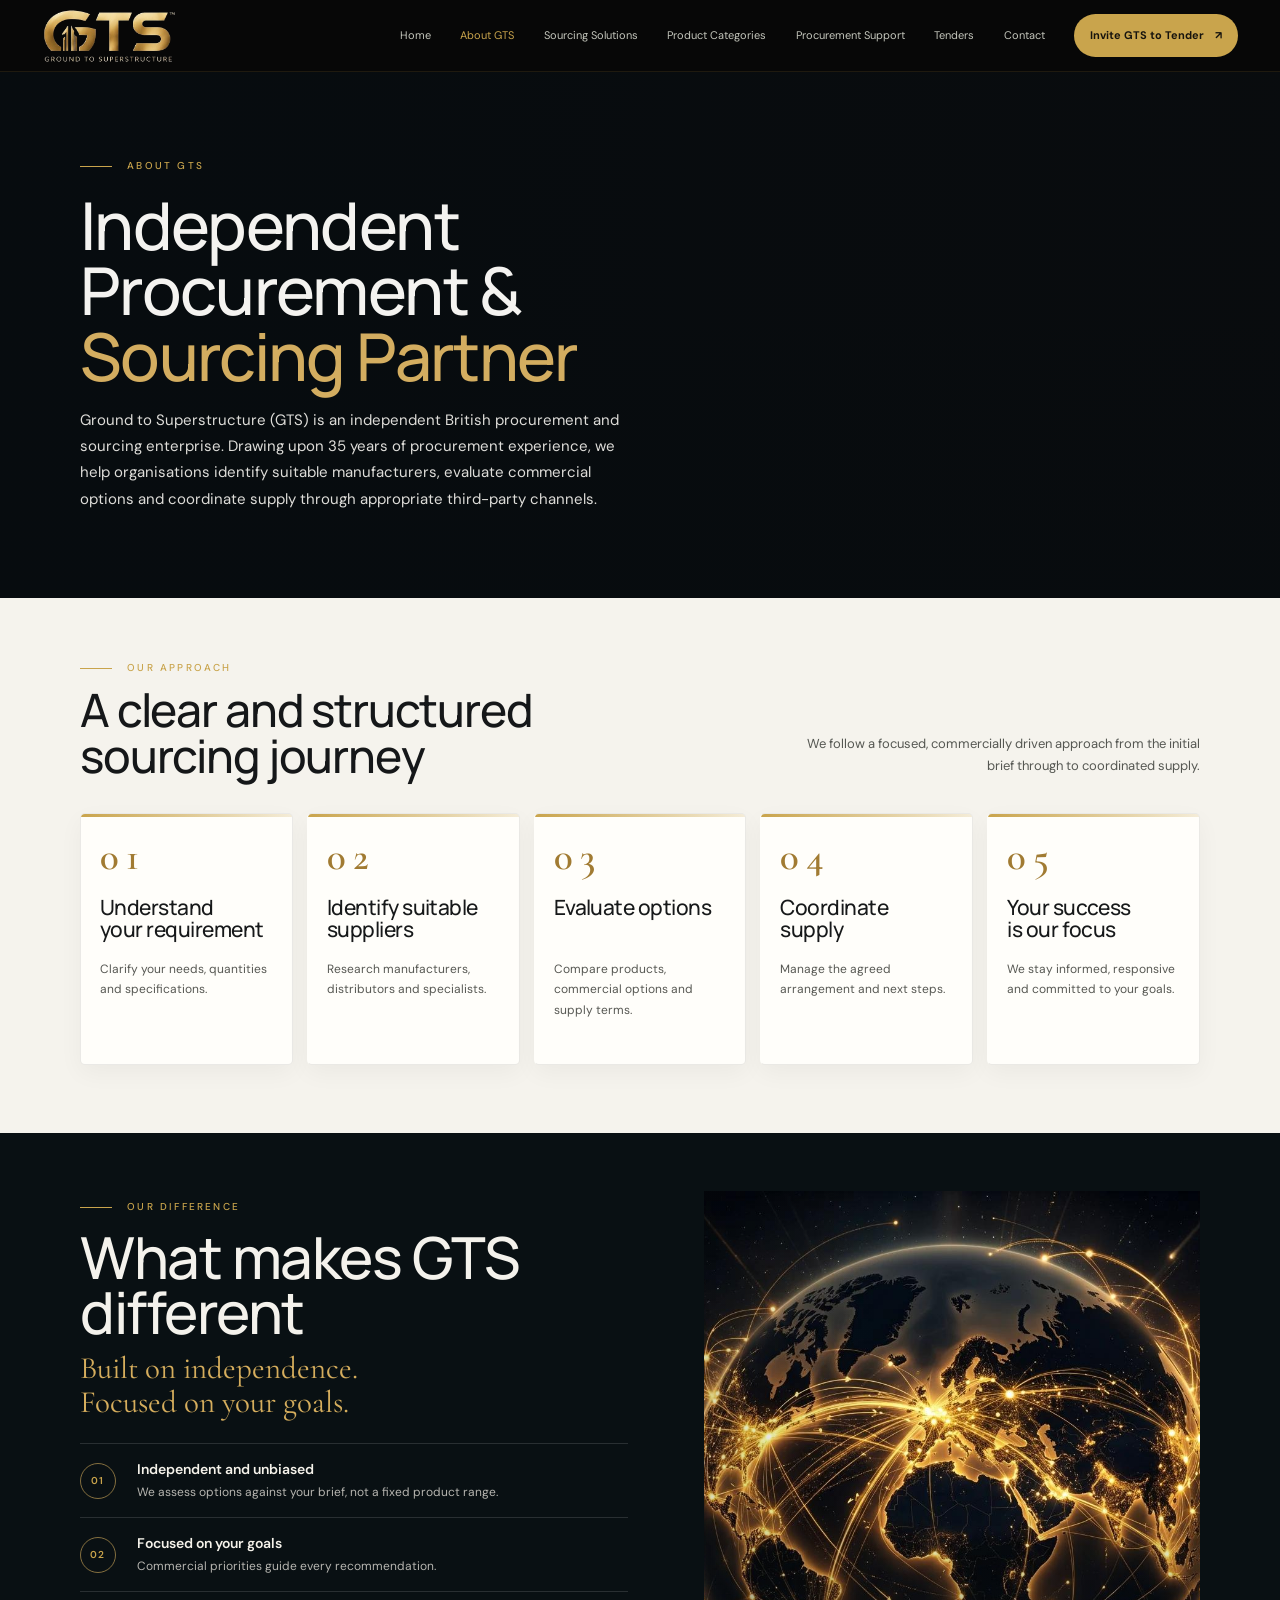
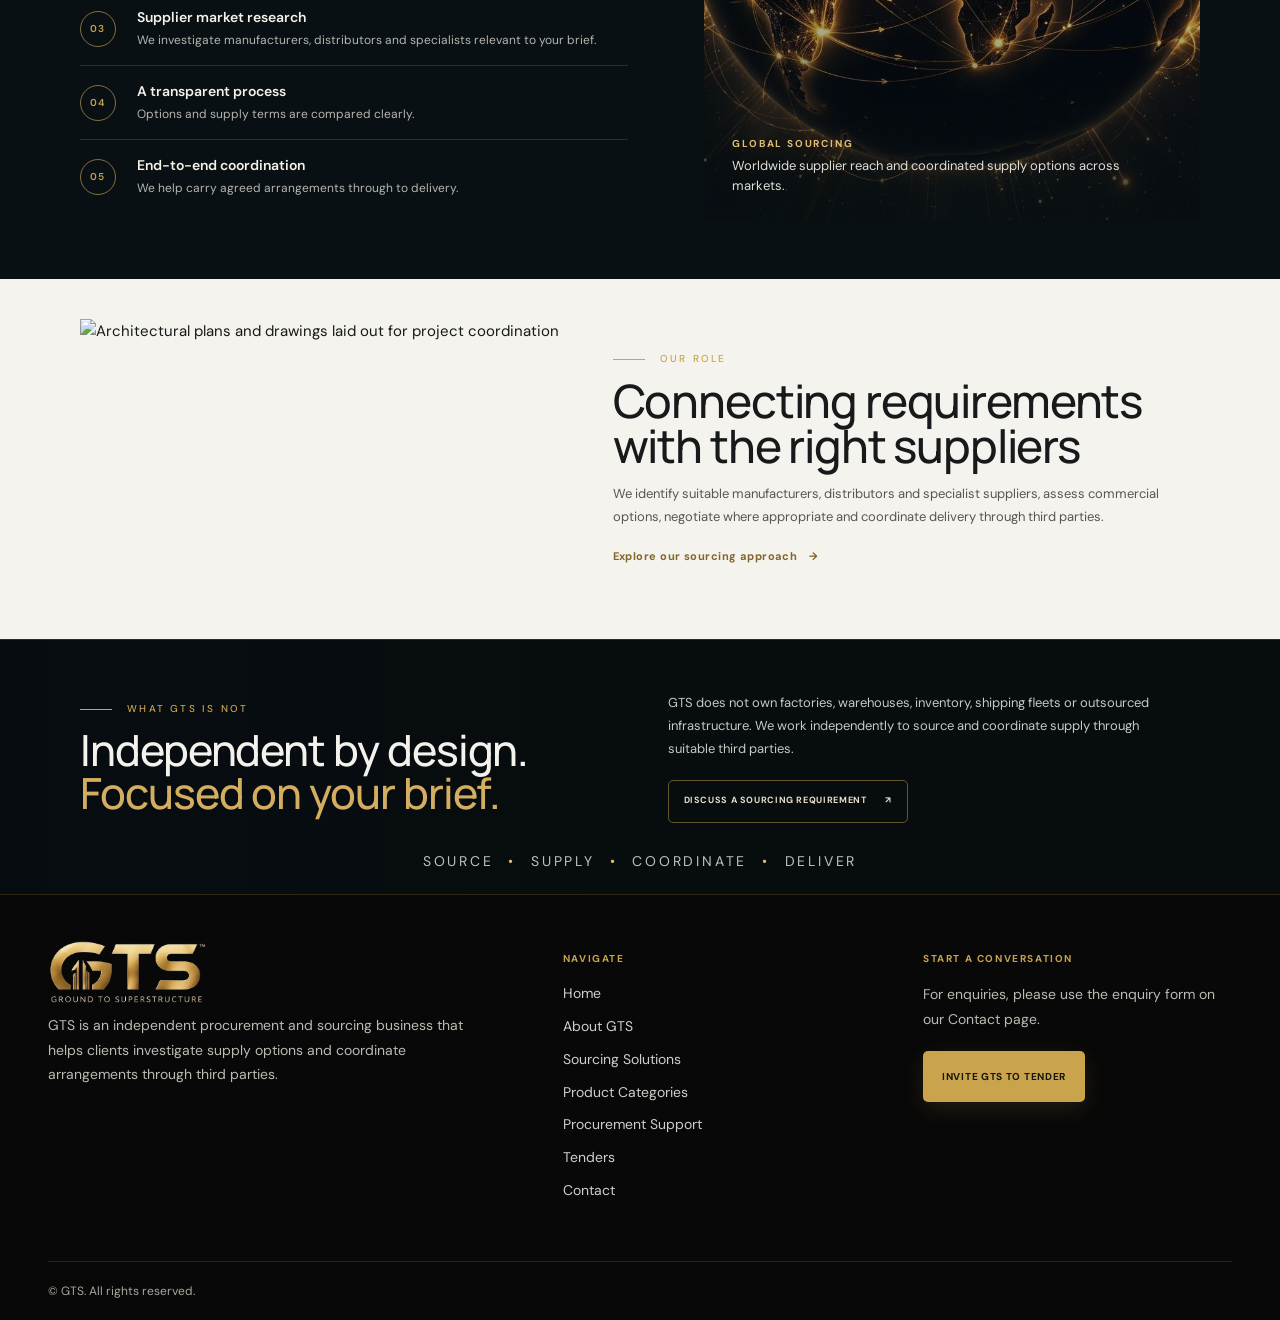
==== commit 5bc964f0: "Replace port and truck images: new cinematic unbranded shipping port terminal and HGV highway shots" ====
--- a/about.html
+++ b/about.html
@@ -68,8 +68,8 @@
           </ol>
         </div>
         <figure class="about-difference-visual">
-          <img src="images/international-shipping.jpg" alt="Cargo ship and freight containers at an international port">
-          <figcaption><span>THIRD-PARTY SUPPLY</span>Exploring international supply routes through appropriate suppliers and logistics partners.</figcaption>
+          <img src="images/gold-globe-network.jpg" alt="Global sourcing network illustrating worldwide supply reach">
+          <figcaption><span>GLOBAL SOURCING</span>Worldwide supplier reach and coordinated supply options across markets.</figcaption>
         </figure>
       </div>
     </section>
--- a/styles.css
+++ b/styles.css
@@ -58,7 +58,7 @@
 .hero-actions .button-outline:hover { background: #c9a44c; }
 .quiet-note { max-width: 445px; margin: 17px 0 0; color: #79766e; font-size: 10px; line-height: 1.6; }
 .hero-art { position: relative; min-height: 510px; overflow: hidden; isolation: isolate; }
-.hero-art::before { position: absolute; z-index: -2; inset: 5% -5% 7% 0; background: linear-gradient(90deg, var(--black) 0%, rgba(16,16,15,.72) 18%, rgba(16,16,15,.08) 58%, rgba(16,16,15,.05)), linear-gradient(0deg, rgba(16,16,15,.65), transparent 44%), url("https://images.unsplash.com/photo-1494412519320-aa613dfb7738?auto=format&fit=crop&w=1400&q=85") center / cover; content: ""; }
+.hero-art::before { position: absolute; z-index: -2; inset: 5% -5% 7% 0; background: linear-gradient(90deg, var(--black) 0%, rgba(16,16,15,.72) 18%, rgba(16,16,15,.08) 58%, rgba(16,16,15,.05)), linear-gradient(0deg, rgba(16,16,15,.65), transparent 44%), url("images/gold-globe-network.jpg") center / cover; content: ""; }
 .hero-art::after { position: absolute; z-index: -1; inset: 5% -5% 7% 0; background: linear-gradient(120deg, rgba(13,17,20,.17), rgba(15,13,9,.03) 42%, rgba(9,12,15,.3)); content: ""; }
 .network-art { position: absolute; width: min(78%, 510px); max-width: none; inset: 50% -6% auto auto; transform: translateY(-50%); opacity: .58; mix-blend-mode: screen; }
 .art-orbit { position: absolute; top: 50%; left: 50%; width: 440px; height: 440px; border: 1px solid rgba(201, 164, 76,.1); border-radius: 50%; transform: translate(-50%, -50%); }
@@ -1008,7 +1008,7 @@
   background:
     linear-gradient(90deg, var(--black) 0%, rgba(12, 12, 11, .65) 16%, rgba(12, 12, 11, .12) 54%, rgba(12, 12, 11, .16)),
     linear-gradient(0deg, rgba(12, 12, 11, .65), transparent 45%),
-    url("https://images.unsplash.com/photo-1494412519320-aa613dfb7738?auto=format&fit=crop&w=1400&q=85") center / cover;
+    url("images/gold-globe-network.jpg") center / cover;
 }
 
 .hero-art::after {
@@ -1085,10 +1085,10 @@
   background-image: linear-gradient(0deg, rgba(10, 12, 13, .08), rgba(10, 12, 13, .08)), url("https://images.unsplash.com/photo-1581091226825-a6a2a5aee158?auto=format&fit=crop&w=600&q=80");
 }
 .content-section .category-card:nth-child(5)::after {
-  background-image: linear-gradient(0deg, rgba(10, 12, 13, .1), rgba(10, 12, 13, .1)), url("https://images.pexels.com/photos/39166613/pexels-photo-39166613.jpeg?auto=compress&cs=tinysrgb&w=600");
+  background-image: linear-gradient(0deg, rgba(10, 12, 13, .1), rgba(10, 12, 13, .1)), url("images/timber-sheet-materials.jpg");
 }
 .content-section .category-card:nth-child(6)::after {
-  background-image: linear-gradient(0deg, rgba(10, 12, 13, .1), rgba(10, 12, 13, .1)), url("https://images.unsplash.com/photo-1492144534655-ae79c964c9d7?auto=format&fit=crop&w=600&q=80");
+  background-image: linear-gradient(0deg, rgba(10, 12, 13, .1), rgba(10, 12, 13, .1)), url("https://images.unsplash.com/photo-1581092160562-40aa08e78837?auto=format&fit=crop&w=600&q=80");
 }
 
 .content-section .category-icon { display: none; }
@@ -1174,7 +1174,7 @@
     background:
       linear-gradient(90deg, rgba(12, 12, 11, .14), rgba(12, 12, 11, .1)),
       linear-gradient(0deg, rgba(12, 12, 11, .58), transparent 65%),
-      url("https://images.unsplash.com/photo-1494412519320-aa613dfb7738?auto=format&fit=crop&w=1000&q=80") center / cover;
+      url("images/gold-globe-network.jpg") center / cover;
   }
   .network-art { width: min(72%, 340px); right: -2%; }
   .art-coordinate { top: 8%; }
@@ -3085,204 +3085,61 @@
 .product-categories-hero-visual figcaption { position: absolute; z-index: 1; right: 20px; bottom: 19px; left: 20px; color: #ede9e0; font-size: 9px; font-weight: 700; letter-spacing: .12em; line-height: 1.6; }
 .product-categories-hero-visual figcaption span { color: #d3ad60; }
 
-.product-catalog-section { padding-block: 82px 76px; background: #090a0c; color: #f0ece0; }
+.product-catalog-section { padding-block: 82px 76px; background: #f3f1eb; color: #191a19; }
 .product-catalog-section .section-heading { align-items: end; margin-bottom: 38px; }
-.product-catalog-section .section-heading .eyebrow { color: #c9a44c; }
-/* ── Product Catalog section heading – dark page ── */
-.product-catalog-section .section-heading h2 { color: #f0ece0; }
-.product-catalog-section .section-heading h2 span { color: #c9a44c; }
-.product-catalog-section .section-lead { max-width: 450px; color: #a09c90; }
-
-/* ── Product Categories Page – Premium Dark Card Grid ── */
-.product-categories-page .category-detail-grid {
-  grid-template-columns: repeat(3, minmax(0, 1fr));
-  gap: 22px;
-}
-
-/* Card shell */
+.product-catalog-section .section-heading .eyebrow { color: #92702f; }
+.product-catalog-section .section-heading h2 { color: #191a19; }
+.product-catalog-section .section-heading h2 span { color: #a17b32; }
+.product-catalog-section .section-lead { max-width: 450px; color: #5b5b55; }
+.product-categories-page .category-detail-grid { grid-template-columns: repeat(3, minmax(0, 1fr)); gap: 20px; }
 .product-categories-page .category-detail-grid .category-card {
-  display: flex;
-  flex-direction: column;
   min-height: 0;
   padding: 0;
   overflow: hidden;
-  border: 1px solid rgba(201, 164, 76, .22);
-  border-radius: 8px;
-  background: #0d0e10;
-  box-shadow: 0 8px 32px rgba(0, 0, 0, .45);
+  border: 1px solid rgba(23, 25, 26, .1);
+  border-radius: 6px;
+  background: #fffefa;
+  box-shadow: 0 10px 26px rgba(27, 24, 17, .05);
   transition: transform .24s ease, box-shadow .24s ease, border-color .24s ease;
 }
 
 .product-categories-page .category-detail-grid .category-card:hover {
-  transform: translateY(-6px);
-  border-color: rgba(201, 164, 76, .62);
-  box-shadow: 0 22px 54px rgba(0, 0, 0, .6);
-}
-
-/* Image visual */
-.category-card-visual {
-  position: relative;
-  height: 210px;
-  margin: 0;
-  overflow: hidden;
-  background: #060708;
-  flex-shrink: 0;
-}
-
-.category-card-visual::after {
-  position: absolute;
-  inset: 0;
-  background: linear-gradient(
-    0deg,
-    rgba(5, 6, 8, .82) 0%,
-    rgba(5, 6, 8, .32) 45%,
-    transparent 100%
-  );
-  content: "";
-  pointer-events: none;
-  z-index: 1;
-}
-
-.category-card-visual img {
-  display: block;
-  width: 100%;
-  height: 100%;
-  object-fit: cover;
-  transition: transform .55s ease;
-}
-
-.category-detail-grid .category-card:hover .category-card-visual img {
-  transform: scale(1.07);
-}
-
-/* Number badge – gold italic serif, bottom-left over image */
+  transform: translateY(-5px);
+  border-color: rgba(165, 126, 53, .42);
+  box-shadow: 0 18px 34px rgba(27, 24, 17, .12);
+}
+
+.category-card-visual { position: relative; height: 190px; margin: 0; overflow: hidden; background: #d7d2c8; }
+.category-card-visual::after { position: absolute; inset: 0; background: linear-gradient(0deg, rgba(10, 12, 12, .38), transparent 60%); content: ""; }
+.category-card-visual img { display: block; width: 100%; height: 100%; object-fit: cover; transition: transform .5s ease; }
+.category-detail-grid .category-card:hover .category-card-visual img { transform: scale(1.045); }
 .product-categories-page .category-detail-grid .card-number {
-  position: absolute;
+  top: auto;
+  right: 16px;
   bottom: 14px;
-  left: 16px;
-  right: auto;
-  top: auto;
-  display: inline;
-  width: auto;
-  height: auto;
-  border: none;
-  border-radius: 0;
-  background: transparent;
-  color: #f5d58a;
+  display: grid;
+  width: 34px;
+  height: 34px;
+  place-items: center;
+  border: 1px solid rgba(255, 255, 255, .66);
+  border-radius: 50%;
+  background: rgba(15, 16, 15, .55);
+  color: #fff3d4;
   font-family: "Cormorant Garamond", Georgia, serif;
-  font-size: 30px;
-  font-style: italic;
-  font-weight: 500;
-  line-height: 1;
-  letter-spacing: -.01em;
-  z-index: 2;
-}
-
-/* Text area */
-.category-card-content {
-  display: flex;
-  flex: 1;
-  flex-direction: column;
-  align-items: flex-start;
-  padding: 22px 22px 24px;
-}
-
-/* Kicker */
-.product-categories-page .category-card-kicker {
-  min-height: 0;
-  margin: 0 0 10px;
-  color: #c9a44c;
-  font-size: 8.5px;
-  font-weight: 700;
-  letter-spacing: .15em;
-  line-height: 1.5;
-  text-transform: uppercase;
-}
-
-/* Title */
-.product-categories-page .category-detail-grid .category-card h3 {
-  min-height: 0;
-  margin: 0 0 10px;
-  color: #f5f2eb;
-  font-size: 20px;
-  font-weight: 600;
-  line-height: 1.25;
-}
-
-/* Description */
-.product-categories-page .category-detail-grid .category-card p:not(.category-card-kicker):not(.category-examples-label) {
-  min-height: 0;
-  margin: 0 0 14px;
-  color: #9a9690;
-  font-size: 12.5px;
-  line-height: 1.65;
-}
-
-/* Examples heading */
-.product-categories-page .category-detail-grid .category-card .category-examples-label {
-  margin: 0 0 8px;
-  color: #c9a44c;
-  font-size: 8px;
-  font-weight: 700;
-  letter-spacing: .13em;
-  text-transform: uppercase;
-}
-
-/* Examples list */
-.product-categories-page .category-examples {
-  gap: 6px;
-  margin: 0 0 18px;
-  padding: 0;
-  color: #7a7870;
-  font-size: 11px;
-  line-height: 1.5;
-  list-style: none;
-}
-
-.product-categories-page .category-examples li {
-  position: relative;
-  padding-left: 14px;
-}
-
-.product-categories-page .category-examples li::before {
-  position: absolute;
-  top: .55em;
-  left: 0;
-  width: 5px;
-  height: 1px;
-  background: rgba(201, 164, 76, .55);
-  content: "";
-}
-
-/* CTA link */
-.product-categories-page .category-detail-grid .category-card > a {
-  display: inline-flex;
-  align-items: center;
-  gap: 6px;
-  margin-top: auto;
-  padding-top: 14px;
-  border-top: 1px solid rgba(201, 164, 76, .18);
-  color: #c9a44c;
-  font-size: 10px;
-  font-weight: 700;
-  letter-spacing: .07em;
-  text-decoration: none;
-  transition: gap .2s ease, color .2s ease;
-  width: 100%;
-}
-
-.product-categories-page .category-detail-grid .category-card > a:hover {
-  gap: 10px;
-  color: #e5c681;
-}
-
-.product-categories-page .category-detail-grid .category-card > a span {
-  transition: transform .2s ease;
-}
-
-.product-categories-page .category-detail-grid .category-card > a:hover span {
-  transform: translate(2px, -2px);
-}
+  font-size: 15px;
+}
+
+.category-card-content { display: flex; flex: 1; flex-direction: column; align-items: flex-start; padding: 22px 23px 21px; }
+.product-categories-page .category-card-kicker { min-height: 0; margin: 0 0 8px; color: #8d7443; font-size: 8px; font-weight: 700; letter-spacing: .13em; line-height: 1.5; }
+.product-categories-page .category-detail-grid .category-card h3 { min-height: 0; margin: 0 0 8px; color: #191a19; font-size: 21px; line-height: 1.2; }
+.product-categories-page .category-detail-grid .category-card p:not(.category-card-kicker):not(.category-examples-label) { min-height: 0; margin: 0 0 14px; color: #5e5e58; font-size: 12px; line-height: 1.65; }
+.product-categories-page .category-detail-grid .category-card .category-examples-label { margin: 0 0 8px; color: #8b6a2c; font-size: 8px; font-weight: 700; letter-spacing: .12em; }
+.product-categories-page .category-examples { gap: 7px; margin: 0 0 19px; padding: 0; color: #45453f; font-size: 10px; line-height: 1.45; list-style: none; }
+.product-categories-page .category-examples li { position: relative; padding-left: 13px; }
+.product-categories-page .category-examples li::before { position: absolute; top: .58em; left: 0; width: 5px; height: 5px; border-radius: 50%; background: #b18b44; content: ""; }
+.product-categories-page .category-detail-grid .category-card > a { display: inline-flex; align-items: center; gap: 7px; margin-top: auto; padding-top: 12px; border-top: 1px solid rgba(23, 25, 26, .1); color: #8a692c; font-size: 10px; font-weight: 700; }
+.product-categories-page .category-detail-grid .category-card > a span { transition: transform .2s ease; }
+.product-categories-page .category-detail-grid .category-card > a:hover span { transform: translate(2px, -2px); }
 
 .product-categories-page .category-footnote {
   display: flex;
@@ -3290,15 +3147,15 @@
   gap: 14px;
   margin-top: 27px;
   padding: 19px 21px;
-  border: 1px solid rgba(201, 164, 76, .2);
-  border-left: 3px solid rgba(201, 164, 76, .6);
-  border-radius: 4px;
-  background: rgba(201, 164, 76, .05);
-}
-
-.category-footnote-mark { display: grid; flex: none; width: 24px; height: 24px; place-items: center; border: 1px solid rgba(201, 164, 76, .45); border-radius: 50%; color: #c9a44c; font-family: Georgia, serif; font-size: 14px; font-style: italic; }
-.product-categories-page .category-footnote strong { display: block; margin: 1px 0 5px; color: #c9a44c; font-size: 8px; letter-spacing: .13em; }
-.product-categories-page .category-footnote p { max-width: 850px; margin: 0; color: #9a9690; font-size: 11px; line-height: 1.65; }
+  border: 1px solid rgba(161, 123, 50, .2);
+  border-left: 3px solid #a17b32;
+  border-radius: 3px;
+  background: #ebe8de;
+}
+
+.category-footnote-mark { display: grid; flex: none; width: 24px; height: 24px; place-items: center; border: 1px solid rgba(161, 123, 50, .5); border-radius: 50%; color: #846329; font-family: Georgia, serif; font-size: 14px; font-style: italic; }
+.product-categories-page .category-footnote strong { display: block; margin: 1px 0 5px; color: #846329; font-size: 8px; letter-spacing: .13em; }
+.product-categories-page .category-footnote p { max-width: 850px; margin: 0; color: #58574f; font-size: 11px; line-height: 1.65; }
 
 .product-categories-page .product-categories-cta {
   display: grid;
@@ -3381,315 +3238,49 @@
 .home-page .hero-text-link span { transition: transform .2s ease; }
 .home-page .hero-text-link:hover span { transform: translateY(3px); }
 .home-page .hero-art {
-  position: relative;
   isolation: isolate;
-  min-height: 540px;
+  min-height: 500px;
   margin: 0;
   overflow: hidden;
-  border: 1px solid rgba(201, 164, 76, .35);
-  border-radius: 8px;
-  background: #000a13;
-  box-shadow: 0 24px 60px rgba(0, 0, 0, .45);
+  border: 1px solid rgba(201, 164, 76, .32);
+  background: #17191a;
+  box-shadow: 0 22px 55px rgba(0, 0, 0, .28);
 }
 
 .home-page .hero-art::before {
-  position: absolute;
   z-index: 1;
   inset: 0;
-  background: radial-gradient(circle at 50% 50%, transparent 62%, rgba(0, 8, 16, 0.42) 98%),
-              linear-gradient(0deg, rgba(0, 10, 19, 0.5) 0%, transparent 28%);
+  background: linear-gradient(0deg, rgba(7, 10, 12, .5), transparent 49%), linear-gradient(90deg, rgba(7, 10, 12, .14), transparent 62%);
+  content: "";
+}
+
+.home-page .hero-art::after {
+  z-index: 2;
+  inset: 13px;
+  border: 1px solid rgba(229, 198, 129, .24);
+  background: linear-gradient(135deg, rgba(201, 164, 76, .12), transparent 38%, transparent 68%, rgba(201, 164, 76, .08));
   content: "";
   pointer-events: none;
 }
 
-.home-page .hero-art::after {
-  position: absolute;
-  z-index: 2;
-  inset: 12px;
-  border: 1px solid rgba(201, 164, 76, .18);
-  border-radius: 5px;
-  content: "";
-  pointer-events: none;
-}
-
-.home-page .hero-art-globe {
-  position: absolute;
-  z-index: 0;
-  inset: 0;
-  width: 100%;
-  height: 100%;
-  object-fit: cover;
-  object-position: center;
-  display: block;
-}
-
-.home-page .hero-art .network-art {
-  position: absolute;
-  z-index: 3;
-  inset: 0;
-  width: 100%;
-  height: 100%;
-  pointer-events: none;
-}
-
-/* Outer orbital tracking ring */
-.hero-orbit-track {
-  stroke: rgba(201, 164, 76, 0.18);
-  stroke-width: 1px;
-  stroke-dasharray: 4 12;
-  animation: gts-orbit-spin 120s linear infinite;
-  transform-origin: 575px 468px;
-}
-
-/* Sourcing Corridors */
-.sourcing-route-base {
-  stroke: rgba(201, 164, 76, 0.22);
-  stroke-width: 1.2px;
-  stroke-dasharray: 4 6;
-}
-
-.sourcing-route-flow {
-  stroke: url(#route-beam-gold);
-  stroke-width: 2.5px;
-  stroke-linecap: round;
-  stroke-dasharray: 60 400;
-  stroke-dashoffset: 460;
-  animation: gts-route-stream 8s cubic-bezier(0.4, 0, 0.2, 1) infinite;
-  filter: drop-shadow(0 0 5px rgba(245, 213, 138, 0.8));
-}
-
-.sourcing-flow-delay-1 {
-  animation-delay: 2.6s;
-}
-
-.sourcing-flow-delay-2 {
-  animation-delay: 5.2s;
-}
-
-/* Procurement Hubs */
-.hub-core {
-  fill: #f5d58a;
-  filter: drop-shadow(0 0 4px #f5d58a);
-}
-
-.hub-pulse {
-  transform-origin: 0 0;
-  animation: gts-hub-breathe 4.5s ease-in-out infinite;
-}
-
-.hub-pulse-delay-1 {
-  animation-delay: 1.2s;
-}
-
-.hub-pulse-delay-2 {
-  animation-delay: 2.4s;
-}
-
-.hub-pulse-delay-3 {
-  animation-delay: 3.6s;
-}
-
-/* Keyframes for refined, subtle motion */
-@keyframes gts-route-stream {
-  0% {
-    stroke-dashoffset: 460;
-    opacity: 0;
-  }
-  15% {
-    opacity: 1;
-  }
-  70% {
-    opacity: 1;
-  }
-  85%, 100% {
-    stroke-dashoffset: -60;
-    opacity: 0;
-  }
-}
-
-@keyframes gts-hub-breathe {
-  0%, 100% {
-    transform: scale(0.6);
-    opacity: 0.15;
-  }
-  50% {
-    transform: scale(1.15);
-    opacity: 0.75;
-  }
-}
-
-@keyframes gts-orbit-spin {
-  from {
-    transform: rotate(0deg);
-  }
-  to {
-    transform: rotate(360deg);
-  }
-}
-
-@keyframes gts-dot-pulse {
-  0%, 100% {
-    opacity: 0.6;
-    transform: scale(0.9);
-  }
-  50% {
-    opacity: 1;
-    transform: scale(1.1);
-  }
-}
-
-/* Corner frame accent */
-.hero-art-frame {
-  position: absolute;
-  z-index: 3;
-  top: 12px;
-  left: 12px;
-  width: 44px;
-  height: 44px;
-  border-top: 2px solid rgba(201, 164, 76, 0.65);
-  border-left: 2px solid rgba(201, 164, 76, 0.65);
-  pointer-events: none;
-}
-
-/* Coordinated Logistics & Sourcing Card */
-.hero-trade-inset {
-  position: absolute;
-  z-index: 4;
-  bottom: 22px;
-  left: 22px;
-  display: flex;
-  align-items: center;
-  gap: 14px;
-  max-width: 325px;
-  padding: 10px 14px;
-  border: 1px solid rgba(201, 164, 76, 0.38);
-  border-radius: 6px;
-  background: rgba(6, 10, 16, 0.9);
-  backdrop-filter: blur(12px);
-  -webkit-backdrop-filter: blur(12px);
-  box-shadow: 0 14px 32px rgba(0, 0, 0, 0.6);
-  transition: border-color 0.22s ease, transform 0.22s ease;
-}
-
-.hero-trade-inset:hover {
-  border-color: rgba(201, 164, 76, 0.65);
-  transform: translateY(-2px);
-}
-
-.trade-inset-thumb {
-  position: relative;
-  width: 68px;
-  height: 60px;
-  flex-shrink: 0;
-  border-radius: 4px;
-  overflow: hidden;
-  border: 1px solid rgba(201, 164, 76, 0.35);
-  background: #000;
-}
-
-.trade-inset-thumb img {
-  width: 100%;
-  height: 100%;
-  object-fit: cover;
-  display: block;
-}
-
-.trade-thumb-badge {
-  position: absolute;
-  bottom: 2px;
-  left: 2px;
-  right: 2px;
-  text-align: center;
-  font-size: 7px;
-  font-weight: 700;
-  letter-spacing: 0.08em;
-  background: rgba(5, 8, 12, 0.92);
-  color: var(--gold-bright);
-  border-radius: 2px;
-  padding: 1.5px 0;
-  border: 1px solid rgba(201, 164, 76, 0.25);
-}
-
-.trade-inset-info {
-  display: flex;
-  flex-direction: column;
-  gap: 3px;
-  min-width: 0;
-}
-
-.trade-inset-tag {
-  color: var(--gold);
-  font-size: 9px;
-  font-weight: 700;
-  letter-spacing: 0.12em;
-  text-transform: uppercase;
-}
-
-.trade-inset-title {
-  margin: 0;
-  color: #f5f2eb;
-  font-size: 13px;
-  font-weight: 600;
-  line-height: 1.3;
-}
-
-.trade-inset-desc {
-  margin: 0;
-  color: #aaa59a;
-  font-size: 11px;
-  line-height: 1.45;
-}
-
-/* Floating caption pill */
-.home-page .art-caption {
-  position: absolute;
-  z-index: 4;
-  right: 22px;
-  bottom: 22px;
-  display: inline-flex;
-  align-items: center;
-  gap: 8px;
-  padding: 7px 16px;
-  border: 1px solid rgba(201, 164, 76, 0.35);
-  border-radius: 999px;
-  background: rgba(6, 10, 16, 0.88);
-  backdrop-filter: blur(10px);
-  -webkit-backdrop-filter: blur(10px);
-  color: #f5f2eb;
-  font-size: 11px;
-  font-weight: 500;
-  letter-spacing: 0.04em;
-}
-
-.caption-dot {
-  width: 6px;
-  height: 6px;
-  border-radius: 50%;
-  background: #f5d58a;
-  box-shadow: 0 0 6px #f5d58a;
-  animation: gts-dot-pulse 3s ease-in-out infinite;
-}
-
-/* Editorial Index */
-.hero-art-index {
-  position: absolute;
-  z-index: 4;
-  top: 22px;
-  right: 24px;
-  color: #f5f2eb;
-  font-family: "Cormorant Garamond", Georgia, serif;
-  font-size: 16px;
-  letter-spacing: 0.08em;
-}
-
-.hero-art-index span {
-  margin-left: 6px;
-  color: var(--gold);
-  font-family: var(--font-body);
-  font-size: 9px;
-  font-weight: 600;
-  letter-spacing: 0.14em;
-}
+.home-page .hero-art > img { position: absolute; z-index: 0; inset: 0; width: 100%; height: 100%; object-fit: cover; object-position: center; filter: sepia(.65) saturate(1.15) brightness(1.35); }
+.home-page .hero-art .network-art { z-index: 3; top: 50%; right: -2%; width: min(80%, 500px); opacity: .82; transform: translateY(-50%); animation: none; }
+.home-page .hero-art .network-lattice { stroke: rgba(229, 198, 129, .38); stroke-width: 1.1; }
+.home-page .hero-art .network-lattice-dash { opacity: .95; }
+.home-page .hero-art .network-routes { stroke: rgba(229, 198, 129, .86); stroke-width: 1.8; stroke-opacity: 1; }
+.home-page .hero-art .network-routes > .network-route:nth-child(1),
+.home-page .hero-art .network-routes > .network-route:nth-child(4) { display: none; }
+.home-page .hero-art .network-routes .network-route-cross { stroke: rgba(244, 209, 132, .72); stroke-width: 1.4; }
+.home-page .hero-art .network-routes .network-route-trace { stroke: #f4d184; stroke-width: 2.2; filter: drop-shadow(0 0 3px rgba(229, 198, 129, .9)); }
+.home-page .hero-art .network-points { fill: #f4d184; filter: drop-shadow(0 0 3px rgba(229, 198, 129, .9)); }
+.hero-art-frame { position: absolute; z-index: 3; top: 13px; left: 13px; width: 53px; height: 53px; border-top: 1px solid rgba(229, 198, 129, .76); border-left: 1px solid rgba(229, 198, 129, .76); }
+.hero-trade-inset { position: absolute; z-index: 4; bottom: 22px; left: 22px; display: none; width: 205px; grid-template-columns: 74px 1fr; align-items: center; gap: 10px; padding: 8px; border: 1px solid rgba(229, 198, 129, .36); background: rgba(8, 11, 12, .88); }
+.hero-trade-inset img { display: block; width: 74px; height: 58px; object-fit: cover; }
+.hero-trade-inset div { color: #e4c57f; font-size: 7px; font-weight: 700; letter-spacing: .1em; line-height: 1.5; }
+.hero-trade-inset span { display: block; margin-top: 4px; color: #c9c3b6; font-size: 8px; font-weight: 400; letter-spacing: 0; line-height: 1.35; }
+.home-page .art-caption { z-index: 4; right: 22px; bottom: 23px; padding: 12px 15px; border-color: rgba(229, 198, 129, .38); background: rgba(8, 11, 12, .78); color: #f1eee7; font-size: 9px; letter-spacing: .04em; }
+.hero-art-index { position: absolute; z-index: 4; top: 24px; right: 24px; color: #f1eee7; font-family: "Cormorant Garamond", Georgia, serif; font-size: 16px; letter-spacing: .08em; }
+.hero-art-index span { margin-left: 7px; color: #e4c57f; font-family: var(--font-body); font-size: 8px; letter-spacing: .12em; }
 
 .home-capability-scale { padding-block: 70px 66px; border-block: 1px solid rgba(201, 164, 76, .2); background: #11110f; }
 .home-capability-scale-heading { margin-bottom: 30px; }
@@ -3714,7 +3305,7 @@
 .home-process-group li strong { color: #17140e; font-family: "Cormorant Garamond", Georgia, serif; font-size: clamp(15px, 1.7vw, 19px); font-style: italic; font-weight: 600; letter-spacing: .02em; }
 @keyframes home-process-scroll { to { transform: translateX(-50%); } }
 
-.home-page #requirements .category-grid { grid-template-columns: repeat(4, minmax(0, 1fr)); gap: 15px; }
+.home-page #requirements .category-grid { grid-template-columns: repeat(3, minmax(0, 1fr)); gap: 15px; }
 .home-page #requirements .category-card { min-height: 285px; padding: 130px 19px 19px; border: 1px solid rgba(23, 25, 26, .12); box-shadow: 0 10px 24px rgba(27, 24, 17, .05); transition: transform .22s ease, box-shadow .22s ease; }
 .home-page #requirements .category-card:hover { transform: translateY(-4px); box-shadow: 0 16px 30px rgba(27, 24, 17, .12); }
 .home-page #requirements .category-card::after { height: 112px; }
@@ -3732,8 +3323,7 @@
 @media (max-width: 900px) {
   .home-page .hero { grid-template-columns: 1fr; min-height: 0; gap: 0; padding-block: 48px 35px; }
   .home-page .hero h1 { max-width: 720px; font-size: clamp(42px, 6vw, 56px); }
-  .home-page .hero-art { min-height: 460px; margin-top: 28px; }
-  .home-page .hero-art .network-art { inset: 0; width: 100%; height: 100%; opacity: 1; transform: none; }
+  .home-page .hero-art { min-height: 380px; margin-top: 27px; }
 }
 
 @media (max-width: 800px) {
@@ -3747,14 +3337,9 @@
   .home-page .hero-subtitle { font-size: 14px; }
   .home-page .hero-actions { display: grid; grid-template-columns: 1fr; }
   .home-page .hero-actions .button { width: 100%; }
-  .home-page .hero-art { width: 100%; min-height: 420px; margin-top: 28px; }
-  .home-page .hero-art .network-art { inset: 0; width: 100%; height: 100%; opacity: 1; transform: none; }
-  .home-page .hero-art-index { top: 18px; right: 18px; }
-  .home-page .art-caption { top: 18px; left: 18px; bottom: auto; right: auto; padding: 5px 12px; font-size: 10px; }
-  .hero-trade-inset { bottom: 16px; left: 16px; right: 16px; max-width: none; padding: 10px 12px; }
-  .trade-inset-thumb { width: 60px; height: 54px; }
-  .trade-inset-title { font-size: 12px; }
-  .trade-inset-desc { font-size: 10.5px; }
+  .home-page .hero-art { width: 100%; min-height: 340px; margin-top: 28px; }
+  .home-page .hero-art .network-art { right: -3%; width: 80%; opacity: .8; }
+  .home-page .hero-art-index { top: auto; right: 18px; bottom: 17px; }
   .home-capability-scale { padding-block: 52px 48px; }
   .home-capability-scale-heading h2 { font-size: 31px; }
   .home-capability-metric { padding: 22px 18px 24px; }
@@ -3766,21 +3351,17 @@
 
 @media (max-width: 480px) {
   .home-page .hero { padding-top: 42px; }
-  .home-page .hero-art { min-height: 380px; }
-  .home-page .hero-art .network-art { inset: 0; width: 100%; height: 100%; opacity: 1; transform: none; }
+  .home-page .hero-art { min-height: 280px; }
+  .home-page .hero-art .network-art { right: -3%; width: 80%; opacity: .76; }
   .home-capability-scale-heading h2 { font-size: 27px; }
   .home-capability-scale-grid { grid-template-columns: 1fr; }
   .home-capability-metric { padding-inline: 8px; }
   .home-capability-metric:first-child { border-right: 0; border-bottom: 1px solid rgba(201, 164, 76, .24); }
   .home-capability-number strong { font-size: 56px; }
-  .hero-trade-inset { bottom: 12px; left: 12px; right: 12px; padding: 8px 10px; gap: 10px; }
-  .trade-inset-thumb { width: 50px; height: 46px; }
-  .trade-thumb-badge { font-size: 6.5px; }
-  .trade-inset-tag { font-size: 8px; }
-  .trade-inset-title { font-size: 11px; }
-  .trade-inset-desc { font-size: 9.5px; line-height: 1.35; }
-  .home-page .art-caption { top: 12px; left: 12px; font-size: 9.5px; padding: 4px 10px; }
-  .hero-art-index { top: 12px; right: 12px; font-size: 14px; }
+  .hero-trade-inset { bottom: 16px; left: 16px; width: 172px; grid-template-columns: 55px 1fr; gap: 7px; padding: 6px; }
+  .hero-trade-inset img { width: 55px; height: 48px; }
+  .hero-trade-inset span { font-size: 7px; }
+  .home-page .art-caption { top: 18px; right: 18px; bottom: auto; left: auto; padding: 9px; font-size: 7px; }
   .home-page #requirements .category-grid { grid-template-columns: 1fr; }
   .home-page #requirements .category-card { min-height: 275px; }
 }
@@ -3789,1439 +3370,120 @@
   .home-process-track { width: 100%; }
   .home-process-group { width: 100%; flex-wrap: wrap; justify-content: center; gap: 12px 24px; padding-right: 0; }
   .home-process-group[aria-hidden="true"] { display: none; }
-  .hero-orbit-track,
-  .sourcing-route-flow,
-  .hub-pulse,
-  .caption-dot {
-    animation: none !important;
-  }
-  .sourcing-route-flow {
-    stroke-dasharray: none;
-    opacity: 0.65;
-  }
-}
-
-/* International Transport Imagery (Client Review Section) */
-.transport-review-section {
-  padding-block: 75px 80px;
-  background: #0d0e0f;
-  border-block: 1px solid rgba(201, 164, 76, 0.22);
-}
-
-.review-status-pill {
-  display: inline-flex;
-  align-items: center;
-  gap: 8px;
-  padding: 4px 12px;
-  margin-bottom: 14px;
-  background: rgba(201, 164, 76, 0.12);
-  border: 1px solid rgba(201, 164, 76, 0.45);
-  border-radius: 4px;
-  color: var(--gold-bright);
-  font-size: 10px;
-  font-weight: 700;
-  letter-spacing: 0.14em;
-  text-transform: uppercase;
-}
-
-.review-status-dot {
-  width: 6px;
-  height: 6px;
-  border-radius: 50%;
-  background: #f5d58a;
-  box-shadow: 0 0 6px #f5d58a;
-}
-
-.transport-notice-banner {
-  margin-top: 18px;
-  margin-bottom: 35px;
-  padding: 18px 24px;
-  background: rgba(20, 20, 18, 0.95);
-  border-left: 3px solid var(--gold);
-  border-radius: 0 6px 6px 0;
-  border: 1px solid rgba(201, 164, 76, 0.2);
-  border-left-width: 4px;
-}
-
-.transport-notice-title {
-  color: var(--gold-bright);
-  font-size: 11px;
-  font-weight: 700;
-  letter-spacing: 0.14em;
-  margin-bottom: 6px;
-}
-
-.transport-notice-copy {
-  color: #cfcbc2;
-  font-size: 13.5px;
-  line-height: 1.65;
-  margin: 0;
-  max-width: 900px;
-}
-
-.transport-gallery-grid {
-  display: grid;
-  grid-template-columns: repeat(4, 1fr);
-  gap: 16px;
-}
-
-.transport-card {
-  margin: 0;
-  background: #141412;
-  border: 1px solid rgba(201, 164, 76, 0.2);
-  border-radius: 6px;
+}
+
+.home-page .section-shell { width: min(1150px, calc(100% - 64px)); }
+.home-page .brand-logo { display: block; width: 116px; height: auto; }
+.home-page .site-header { min-height: 72px; padding-inline: max(42px, calc((100vw - 1200px) / 2)); }
+
+.home-page .intro-band {
+  border-color: rgba(201, 164, 76, .12);
+  background: #10100f;
+  color: var(--text);
+}
+.home-page .intro-grid { grid-template-columns: .8fr 1.15fr 1fr; min-height: 180px; }
+.home-page .intro-grid::after { display: none; }
+.home-page .intro-grid .eyebrow { color: var(--gold-bright); }
+.home-page .intro-statement { color: var(--text); }
+.home-page .intro-detail { color: var(--muted); }
+
+.home-logistics-section { padding-block: 74px 76px; background: #0c0c0b; }
+.home-logistics-heading { display: grid; grid-template-columns: 1.15fr .85fr; align-items: end; gap: 50px; margin-bottom: 27px; }
+.home-logistics-heading .eyebrow { margin-bottom: 15px; }
+.eyebrow-separator { padding-inline: 5px; color: #a47d2d; }
+.home-logistics-heading h2 { font-size: clamp(32px, 3.6vw, 46px); text-transform: uppercase; }
+.home-logistics-heading > p { max-width: 425px; margin: 0 0 3px; color: #aaa69b; font-size: 12px; line-height: 1.8; }
+.home-logistics-label { margin: 0 0 13px; color: #c9a44c; font-size: 8px; font-weight: 700; letter-spacing: .14em; }
+.home-logistics-grid { display: grid; grid-template-columns: repeat(4, minmax(0, 1fr)); gap: 14px; }
+.home-logistics-card { min-width: 0; overflow: hidden; border: 1px solid rgba(201, 164, 76, .2); border-radius: 5px; background: #151513; }
+.home-logistics-card figure { position: relative; height: 168px; margin: 0; overflow: hidden; }
+.home-logistics-card figure::after { position: absolute; inset: 0; background: linear-gradient(0deg, rgba(7, 9, 9, .4), transparent 58%); content: ""; }
+.home-logistics-card img { display: block; width: 100%; height: 100%; object-fit: cover; transition: transform .45s ease; }
+.home-logistics-card:hover img { transform: scale(1.04); }
+.home-logistics-card figcaption { position: absolute; z-index: 1; bottom: 10px; left: 10px; padding: 5px 8px; background: rgba(9, 10, 9, .9); color: #d3ad60; font-size: 8px; font-weight: 700; letter-spacing: .1em; }
+.home-logistics-card figcaption span { padding-inline: 2px; color: #a88747; }
+.home-logistics-card > div { min-height: 112px; padding: 15px 14px 16px; }
+.home-logistics-card h3 { margin: 0 0 7px; color: #f0eee8; font-size: 15px; font-weight: 600; letter-spacing: -.025em; line-height: 1.35; }
+.home-logistics-card p { margin: 0; color: #aaa69d; font-size: 10px; line-height: 1.65; }
+
+.home-capability-scale { padding-block: 60px 58px; }
+.home-capability-scale-heading { margin-bottom: 24px; }
+.home-capability-scale-heading h2 { font-size: clamp(32px, 3.6vw, 44px); }
+.home-capability-description { font-size: 12px; }
+.home-capability-milestones { font-size: 10px; }
+
+.home-page #requirements .section-heading { align-items: end; }
+.home-page #requirements .category-grid { grid-template-columns: repeat(4, minmax(0, 1fr)); gap: 13px; }
+.home-page #requirements .category-card {
+  display: flex;
+  min-height: 0;
+  flex-direction: column;
   overflow: hidden;
-  display: flex;
-  flex-direction: column;
-  transition: transform 0.22s ease, border-color 0.22s ease, box-shadow 0.22s ease;
-}
-
-.transport-card:hover {
-  transform: translateY(-4px);
-  border-color: rgba(201, 164, 76, 0.55);
-  box-shadow: 0 14px 30px rgba(0, 0, 0, 0.45);
-}
-
-.transport-visual-wrap {
-  position: relative;
-  height: 190px;
-  overflow: hidden;
-  background: #000;
-}
-
-.transport-visual-wrap img {
-  width: 100%;
-  height: 100%;
-  object-fit: cover;
-  display: block;
-  transition: transform 0.35s ease;
-}
-
-.transport-card:hover .transport-visual-wrap img {
-  transform: scale(1.04);
-}
-
-.transport-type-tag {
-  position: absolute;
-  bottom: 10px;
-  left: 10px;
-  padding: 3px 8px;
-  background: rgba(10, 10, 9, 0.88);
-  border: 1px solid rgba(201, 164, 76, 0.35);
-  border-radius: 3px;
-  color: #e5c681;
-  font-size: 8.5px;
-  font-weight: 700;
-  letter-spacing: 0.1em;
-}
-
-.transport-caption {
-  padding: 18px 16px 20px;
-  display: flex;
-  flex-direction: column;
-  flex-grow: 1;
-}
-
-.transport-caption h3 {
-  font-size: 16px;
-  font-weight: 600;
-  color: #f5f2eb;
-  margin: 0 0 8px;
-}
-
-.transport-caption p {
-  color: #a39f94;
-  font-size: 12px;
-  line-height: 1.6;
-  margin: 0;
-}
-
-/* Homepage Business Description Pillars */
-.intro-grid {
-  display: flex;
-  flex-direction: column;
-  gap: 20px;
-}
-
-.intro-statement-block h2 {
-  font-size: clamp(26px, 3.2vw, 38px);
-  margin-bottom: 14px;
-  line-height: 1.25;
-}
-
-.intro-statement-block h2 span {
-  color: #88651f;
-}
-
-.intro-statement {
-  max-width: 860px;
-  color: #45443f;
-  font-size: 16px;
-  line-height: 1.7;
-}
-
-.intro-band .intro-grid > .eyebrow { color: #80601e; }
-
-.intro-pillars-grid {
-  display: grid;
-  grid-template-columns: repeat(4, 1fr);
-  gap: 16px;
-  margin-top: 10px;
-  padding-top: 24px;
-  border-top: 1px solid rgba(201, 164, 76, 0.18);
-}
-
-.intro-pillar {
-  padding: 18px 16px;
-  background: rgba(22, 22, 20, 0.9);
-  border: 1px solid rgba(201, 164, 76, 0.15);
-  border-radius: 6px;
-}
-
-.pillar-num {
-  display: inline-block;
-  color: #e0bd6c;
-  font-size: 10px;
-  font-weight: 700;
-  letter-spacing: 0.12em;
-  margin-bottom: 8px;
-}
-
-.intro-pillar h3 {
-  font-size: 14px;
-  font-weight: 600;
-  color: #f5f2eb;
-  margin: 0 0 8px;
-  line-height: 1.35;
-}
-
-.intro-pillar p {
-  color: #d6d3cb;
-  font-size: 12px;
-  line-height: 1.6;
-  margin: 0;
-}
-
-@media (max-width: 1080px) {
-  .transport-gallery-grid {
-    grid-template-columns: repeat(2, 1fr);
-  }
-  .intro-pillars-grid {
-    grid-template-columns: repeat(2, 1fr);
-  }
-}
-
-@media (max-width: 580px) {
-  .transport-gallery-grid {
-    grid-template-columns: 1fr;
-  }
-  .transport-visual-wrap {
-    height: 175px;
-  }
-  .intro-pillars-grid {
-    grid-template-columns: 1fr;
-  }
-}
-
-/* Relevant Product Category Backgrounds */
-.content-section .category-card:nth-child(1)::after {
-  background-image: linear-gradient(0deg, rgba(10, 12, 13, .15), rgba(10, 12, 13, .15)), url("images/timber-sheet-materials.jpg");
-}
-.content-section .category-card:nth-child(2)::after {
-  background-image: linear-gradient(0deg, rgba(10, 12, 13, .15), rgba(10, 12, 13, .15)), url("images/thermal-acoustic-insulation.jpg");
-}
-.content-section .category-card:nth-child(3)::after {
-  background-image: linear-gradient(0deg, rgba(10, 12, 13, .15), rgba(10, 12, 13, .15)), url("images/sanitaryware-washrooms.jpg");
-}
-.content-section .category-card:nth-child(4)::after {
-  background-image: linear-gradient(0deg, rgba(10, 12, 13, .15), rgba(10, 12, 13, .15)), url("images/commercial-furniture-ffe.jpg");
-}
-.content-section .category-card:nth-child(5)::after {
-  background-image: linear-gradient(0deg, rgba(10, 12, 13, .15), rgba(10, 12, 13, .15)), url("https://images.unsplash.com/photo-1621905251918-48416bd8575a?auto=format&fit=crop&w=600&q=80");
-}
-.content-section .category-card:nth-child(6)::after {
-  background-image: linear-gradient(0deg, rgba(10, 12, 13, .15), rgba(10, 12, 13, .15)), url("https://images.unsplash.com/photo-1504917595217-d4dc5ebe6122?auto=format&fit=crop&w=600&q=80");
-}
-.content-section .category-card:nth-child(7)::after {
-  background-image: linear-gradient(0deg, rgba(10, 12, 13, .15), rgba(10, 12, 13, .15)), url("images/air-freight-transport.jpg");
-}
-.content-section .category-card:nth-child(8)::after {
-  background-image: linear-gradient(0deg, rgba(10, 12, 13, .15), rgba(10, 12, 13, .15)), url("images/commercial-transport-truck.jpg");
-}
-
-
-/* ═══════════════════════════════════════════════════════════════════════
-   GTS VISUAL EXCELLENCE — PREMIUM DESIGN ENHANCEMENT SYSTEM v2.0
-   Applied: global typography, layout, animation, component refinement
-   ═══════════════════════════════════════════════════════════════════════ */
-
-/* ── Extended CSS Custom Properties ── */
-:root {
-  --gold-dim: rgba(201, 164, 76, .18);
-  --gold-glow: rgba(201, 164, 76, .08);
-  --surface-1: #0b0c0a;
-  --surface-2: #0f1012;
-  --surface-3: #111210;
-  --surface-card: #131411;
-  --radius-sm: 4px;
-  --radius-md: 8px;
-  --radius-lg: 14px;
-  --shadow-gold: 0 0 40px rgba(201, 164, 76, .08);
-  --shadow-deep: 0 20px 60px rgba(0, 0, 0, .5);
-  --ease-out: cubic-bezier(.22, 1, .36, 1);
-  --ease-in-out: cubic-bezier(.65, 0, .35, 1);
-}
-
-/* ── Global Body Enhancement ── */
-body {
-  background:
-    radial-gradient(ellipse 100% 55% at 50% -5%, rgba(201, 164, 76, .10) 0%, transparent 100%),
-    radial-gradient(ellipse 60% 40% at 85% 90%, rgba(201, 164, 76, .04) 0%, transparent 60%),
-    #0b0c0a;
-}
-
-/* ── Refined Header ── */
-.site-header {
-  min-height: 76px;
-  padding: 0 max(48px, calc((100vw - 1360px) / 2));
-  border-bottom: 1px solid rgba(201, 164, 76, .10);
-  background: rgba(10, 11, 9, .92);
-  backdrop-filter: blur(20px) saturate(1.4);
-  -webkit-backdrop-filter: blur(20px) saturate(1.4);
-  transition: background .3s ease, box-shadow .3s ease;
-}
-
-.site-header.scrolled {
-  background: rgba(8, 9, 7, .97);
-  box-shadow: 0 1px 0 rgba(201, 164, 76, .12), 0 8px 32px rgba(0, 0, 0, .3);
-}
-
-.brand-logo {
-  height: 52px;
-  width: auto;
-  transition: opacity .2s ease;
-}
-.brand-logo:hover { opacity: .88; }
-
-/* Nav link hover – gold underline grow */
-.site-nav > a:not(.nav-cta) {
-  position: relative;
-  color: #c8c5be;
-  font-size: 11.5px;
-  font-weight: 500;
-  letter-spacing: .06em;
-  padding-bottom: 2px;
-}
-.site-nav > a:not(.nav-cta)::after {
-  content: "";
-  position: absolute;
-  bottom: -2px;
-  left: 0;
-  width: 0;
-  height: 1px;
-  background: var(--gold);
-  transition: width .25s var(--ease-out);
-}
-.site-nav > a:not(.nav-cta):hover::after,
-.site-nav > a[aria-current="page"]::after { width: 100%; }
-.site-nav > a[aria-current="page"] { color: var(--gold); }
-
-/* CTA pill – refined gold gradient */
-.site-nav .nav-cta {
-  display: inline-flex;
-  align-items: center;
-  gap: 8px;
-  padding: 10px 20px;
-  border: none;
-  border-radius: 999px;
-  background: linear-gradient(130deg, #d4af5e 0%, #c9a44c 55%, #b8912a 100%);
-  color: #0f0d08;
-  font-size: 11px;
-  font-weight: 700;
-  letter-spacing: .07em;
-  box-shadow: 0 4px 18px rgba(201, 164, 76, .22), inset 0 1px 0 rgba(255, 255, 255, .18);
-  transition: transform .2s ease, box-shadow .2s ease, background .2s ease;
-}
-.site-nav .nav-cta:hover {
-  background: linear-gradient(130deg, #e8c97a 0%, #d4af5e 55%, #c9a44c 100%);
-  box-shadow: 0 6px 24px rgba(201, 164, 76, .32);
-  transform: translateY(-1px);
-}
-
-/* ── Button System Upgrade ── */
-.button {
-  position: relative;
-  overflow: hidden;
-  min-height: 52px;
-  padding: 0 28px;
-  border-radius: 6px;
-  font-size: 11px;
-  font-weight: 700;
-  letter-spacing: .09em;
-  text-transform: uppercase;
-  transition: transform .22s var(--ease-out), box-shadow .22s ease, background .22s ease;
-}
-.button::before {
-  content: "";
-  position: absolute;
-  inset: 0;
-  background: linear-gradient(130deg, rgba(255,255,255,.12) 0%, transparent 50%);
-  opacity: 0;
-  transition: opacity .2s ease;
-}
-.button:hover::before { opacity: 1; }
-.button:hover { transform: translateY(-2px); }
-.button:active { transform: translateY(0); }
-
-.button-gold {
-  background: linear-gradient(130deg, #d4af5e 0%, #c9a44c 60%, #b8912a 100%);
-  color: #0f0d08;
-  box-shadow: 0 6px 22px rgba(201, 164, 76, .18);
-}
-.button-gold:hover {
-  background: linear-gradient(130deg, #e8c97a 0%, #d4af5e 60%, #c9a44c 100%);
-  box-shadow: 0 10px 32px rgba(201, 164, 76, .28);
-}
-
-.button-outline {
-  border: 1px solid rgba(201, 164, 76, .40);
-  color: var(--text);
-  background: rgba(201, 164, 76, .04);
-}
-.button-outline:hover {
-  border-color: rgba(201, 164, 76, .75);
-  background: rgba(201, 164, 76, .10);
-  box-shadow: 0 6px 24px rgba(201, 164, 76, .10);
-}
-
-/* ── Hero Enhancement ── */
-.home-page .hero {
-  min-height: 740px;
-  padding-top: 90px;
-  padding-bottom: 100px;
-  gap: clamp(28px, 5vw, 72px);
-  align-items: center;
-}
-
-.home-page .hero::before {
-  content: "";
-  position: absolute;
-  inset: 0;
-  background:
-    radial-gradient(ellipse 70% 60% at 65% 50%, rgba(201, 164, 76, .07) 0%, transparent 65%),
-    radial-gradient(ellipse 40% 40% at 15% 70%, rgba(201, 164, 76, .04) 0%, transparent 60%);
-  pointer-events: none;
-  z-index: 0;
-}
-
-.hero-copy { position: relative; z-index: 2; }
-
-.home-page .hero h1 {
-  font-size: clamp(44px, 4.4vw, 62px);
-  font-weight: 700;
-  letter-spacing: -.06em;
-  line-height: 1.04;
-  margin-bottom: 24px;
-}
-
-.home-page .hero h1 span {
-  display: block;
-  background: linear-gradient(135deg, #e8c97a 0%, #c9a44c 50%, #d4af5e 100%);
-  -webkit-background-clip: text;
-  -webkit-text-fill-color: transparent;
-  background-clip: text;
-}
-
-.hero-subtitle {
-  color: #d8d4ca;
-  font-size: 16px;
-  line-height: 1.72;
-  max-width: 520px;
-}
-
-.hero-text-link {
-  display: inline-flex;
-  align-items: center;
-  gap: 8px;
-  margin-top: 20px;
-  color: #9a9690;
-  font-size: 11px;
-  font-weight: 600;
-  letter-spacing: .07em;
-  transition: color .2s ease, gap .2s ease;
-}
-.hero-text-link:hover { color: var(--gold); gap: 12px; }
-
-/* Hero art panel – refined frame */
-.hero-art {
-  position: relative;
-  min-height: 560px;
-  border-radius: 56% 56% 14px 14px / 42% 42% 14px 14px;
-  border: 1px solid rgba(201, 164, 76, .18);
-  overflow: hidden;
-  background:
-    radial-gradient(ellipse at 50% 42%, rgba(201, 164, 76, .22), transparent 58%),
-    linear-gradient(165deg, rgba(30, 26, 16, .6), rgba(10, 11, 9, .15) 70%);
-  box-shadow:
-    0 0 0 1px rgba(201, 164, 76, .07),
-    0 32px 80px rgba(0, 0, 0, .4),
-    var(--shadow-gold);
-}
-
-.hero-art-globe {
-  display: block;
-  width: 94%;
-  height: auto;
-  margin: 0 auto;
-  position: relative;
-  z-index: 1;
-  filter: brightness(1.05) saturate(1.1);
-}
-
-/* Hero trade inset card */
-.hero-trade-inset {
-  position: absolute;
-  bottom: 32px;
-  left: 24px;
-  display: flex;
-  align-items: center;
-  gap: 14px;
-  padding: 14px 18px;
-  border: 1px solid rgba(201, 164, 76, .28);
+  padding: 0;
+  border: 1px solid rgba(255, 255, 255, .13);
+  border-radius: 5px;
+  background: #f2f0e9;
+  color: #171815;
+  box-shadow: none;
+}
+.home-page #requirements .category-card:hover { box-shadow: 0 12px 26px rgba(0, 0, 0, .25); }
+.home-page #requirements .category-card-visual { position: relative; flex: none; height: 150px; margin: 0; overflow: hidden; }
+.home-page #requirements .category-card-visual::after { position: absolute; inset: 0; background: linear-gradient(0deg, rgba(9, 10, 10, .18), transparent 60%); content: ""; }
+.home-page #requirements .category-card-visual img { display: block; width: 100%; height: 100%; object-fit: cover; transition: transform .45s ease; }
+.home-page #requirements .category-card:hover .category-card-visual img { transform: scale(1.04); }
+.home-page #requirements .category-card .card-number { z-index: 1; top: 10px; right: 12px; color: #fff; text-shadow: 0 1px 5px rgba(0, 0, 0, .75); }
+.home-page #requirements .category-card-content { display: flex; flex: 1; flex-direction: column; align-items: flex-start; padding: 15px 16px 16px; }
+.home-page #requirements .category-card h3 { min-height: 0; margin: 0 0 8px; color: #171815; font-size: 15px; line-height: 1.3; }
+.home-page #requirements .category-card p { min-height: 0; margin: 0 0 14px; color: #66645d; font-size: 10px; line-height: 1.55; }
+.home-page #requirements .category-card > .category-card-content > a { display: inline-flex; gap: 6px; margin-top: auto; color: #a47c2d; font-size: 9px; font-weight: 700; }
+.home-page #requirements .category-card > .category-card-content > a span { margin: 0; }
+.home-category-footnote { display: grid; grid-template-columns: auto 1fr; gap: 22px; margin-top: 21px; padding-top: 15px; border-top: 1px solid rgba(201, 164, 76, .17); }
+.home-category-footnote strong { color: #c9a44c; font-size: 8px; letter-spacing: .12em; }
+.home-category-footnote p { margin: 0; color: #a5a096; font-size: 10px; line-height: 1.7; }
+
+.home-page .support-section { border-color: rgba(201, 164, 76, .12); background: #101914; }
+.home-page .support-copy h2 { font-size: clamp(34px, 3.2vw, 42px); }
+.home-page .home-tender { border-color: rgba(201, 164, 76, .15); }
+.home-page .contact-content {
+  max-width: 800px;
+  margin-block: 66px 72px;
+  padding: 39px 34px 42px;
+  border: 1px solid rgba(201, 164, 76, .2);
   border-radius: 10px;
-  background: rgba(9, 10, 8, .88);
-  backdrop-filter: blur(14px);
-  -webkit-backdrop-filter: blur(14px);
-  box-shadow: 0 12px 36px rgba(0, 0, 0, .4);
-  z-index: 3;
-  max-width: 280px;
-}
-.trade-inset-thumb {
-  position: relative;
-  flex: none;
-  width: 54px;
-  height: 44px;
-  overflow: hidden;
-  border-radius: 6px;
-  border: 1px solid rgba(201, 164, 76, .22);
-}
-.trade-inset-thumb img {
-  width: 100%; height: 100%; object-fit: cover; display: block;
-}
-.trade-thumb-badge {
-  position: absolute;
-  bottom: 0; left: 0; right: 0;
-  padding: 2px 4px;
-  background: rgba(0,0,0,.72);
-  color: var(--gold);
-  font-size: 7px;
-  font-weight: 700;
-  letter-spacing: .08em;
-  text-align: center;
-}
-.trade-inset-tag {
-  display: block;
-  color: var(--gold);
-  font-size: 8px;
-  font-weight: 700;
-  letter-spacing: .13em;
-  margin-bottom: 4px;
-}
-.trade-inset-title {
-  color: #f5f2eb;
-  font-size: 12px;
-  font-weight: 600;
-  line-height: 1.3;
-  margin: 0 0 2px;
-}
-.trade-inset-desc {
-  color: #8d8a84;
-  font-size: 10px;
-  line-height: 1.4;
-  margin: 0;
-}
-
-/* Art caption pill */
-.art-caption {
-  position: absolute;
-  right: 20px;
-  bottom: 24px;
-  display: flex;
-  align-items: center;
-  gap: 8px;
-  padding: 8px 14px;
-  border: 1px solid rgba(201, 164, 76, .22);
-  border-radius: 999px;
-  background: rgba(9, 10, 8, .85);
-  backdrop-filter: blur(10px);
-  color: #bdb9b0;
-  font-size: 10px;
-  font-weight: 500;
-  letter-spacing: .05em;
-}
-.hero-art-index {
-  position: absolute;
-  top: 20px;
-  right: 22px;
-  color: rgba(201, 164, 76, .6);
-  font-size: 9px;
-  font-weight: 700;
-  letter-spacing: .14em;
-  z-index: 3;
-}
-.hero-art-index span { color: rgba(201, 164, 76, .35); }
-
-/* ── Process Strip Refinement ── */
-.home-process-strip {
-  overflow: hidden;
-  border-top: 1px solid rgba(201, 164, 76, .10);
-  border-bottom: 1px solid rgba(201, 164, 76, .10);
-  background: linear-gradient(90deg, #0a0b09, #0f1210, #0a0b09);
-}
-.home-process-track {
-  display: flex;
-  animation: processScroll 20s linear infinite;
-}
-@keyframes processScroll {
-  0% { transform: translateX(0); }
-  100% { transform: translateX(-50%); }
-}
-.home-process-group {
-  display: flex;
-  align-items: center;
-  gap: 0;
-  margin: 0;
-  padding: 0;
-  list-style: none;
-  flex-shrink: 0;
-}
-.home-process-group li {
-  display: flex;
-  align-items: center;
-  gap: 12px;
-  padding: 18px 42px;
-  border-right: 1px solid rgba(201, 164, 76, .10);
-  white-space: nowrap;
-}
-.home-process-group li span {
-  color: rgba(201, 164, 76, .4);
-  font-size: 9px;
-  font-weight: 700;
-  letter-spacing: .1em;
-}
-.home-process-group li strong {
-  color: var(--gold);
-  font-size: 11px;
-  font-weight: 800;
-  letter-spacing: .2em;
-}
-
-/* ── Intro Band Enhancement ── */
-.intro-band {
-  position: relative;
-  border-color: rgba(201, 164, 76, .10);
-  background: linear-gradient(165deg, #0e1612 0%, #0d0f0d 50%, #0b0d0a 100%);
-  overflow: hidden;
-}
-.intro-band::before {
-  content: "";
-  position: absolute;
-  top: 0; left: 0; right: 0;
-  height: 1px;
-  background: linear-gradient(90deg, transparent, rgba(201, 164, 76, .35), transparent);
-}
-.intro-band::after {
-  content: "";
-  position: absolute;
-  bottom: 0; left: 0; right: 0;
-  height: 1px;
-  background: linear-gradient(90deg, transparent, rgba(201, 164, 76, .18), transparent);
-}
-.intro-statement {
-  font-size: clamp(14px, 1.6vw, 18px);
-  line-height: 1.65;
-  color: #d0cdc4;
-}
-
-/* Intro pillars grid – 2x2 on this layout, single row */
-.intro-pillars-grid {
-  display: grid;
-  grid-template-columns: repeat(2, 1fr);
-  gap: 12px;
-}
-.intro-pillar {
-  padding: 18px 20px;
-  border: 1px solid rgba(201, 164, 76, .12);
-  border-radius: 8px;
-  background: rgba(201, 164, 76, .03);
-  transition: border-color .2s ease, background .2s ease;
-}
-.intro-pillar:hover {
-  border-color: rgba(201, 164, 76, .28);
-  background: rgba(201, 164, 76, .06);
-}
-.pillar-num {
-  color: rgba(201, 164, 76, .6);
-  font-size: 9px;
-  font-weight: 700;
-  letter-spacing: .14em;
-  margin-bottom: 8px;
-  display: block;
-}
-.intro-pillar h3 {
-  color: #f0ece0;
-  font-size: 13px;
-  font-weight: 600;
-  line-height: 1.35;
-  margin-bottom: 7px;
-}
-.intro-pillar p {
-  color: #8d8a84;
-  font-size: 11.5px;
-  line-height: 1.6;
-  margin: 0;
-}
-
-/* ── Section Visual Rhythm ── */
-/* Alternating section backgrounds */
-.transport-review-section {
-  background:
-    radial-gradient(ellipse 80% 50% at 50% 100%, rgba(201, 164, 76, .05), transparent 70%),
-    #0b0c0a;
-}
-.home-capability-scale {
-  background:
-    radial-gradient(ellipse 60% 60% at 50% 50%, rgba(201, 164, 76, .07), transparent 65%),
-    linear-gradient(165deg, #0d100e, #0a0b09);
-}
-.help-section {
-  background: transparent;
-}
-.support-section {
-  background: linear-gradient(165deg, #0e1210 0%, #0b0c09 100%);
-}
-.home-tender {
-  background:
-    linear-gradient(90deg, rgba(201, 164, 76, .07) 0%, transparent 65%),
-    #0d0e0c;
-}
-
-/* ── Help / Process Cards ── */
-.help-grid {
-  display: grid;
-  grid-template-columns: repeat(3, 1fr);
-  gap: 2px;
-  border: 1px solid rgba(201, 164, 76, .14);
-  border-radius: 10px;
-  overflow: hidden;
-  background: rgba(201, 164, 76, .08);
-}
-.help-card {
-  position: relative;
-  padding: 36px 32px;
-  background: #0d0e0c;
-  transition: background .25s ease;
-}
-.help-card:hover { background: #111410; }
-.help-card::after {
-  content: "";
-  position: absolute;
-  top: 36px; bottom: 36px; right: 0;
-  width: 1px;
-  background: linear-gradient(180deg, transparent, rgba(201, 164, 76, .2), transparent);
-}
-.help-card:last-child::after { display: none; }
-.help-card .card-number {
-  display: block;
-  color: rgba(201, 164, 76, .5);
-  font-size: 9px;
-  font-weight: 700;
-  letter-spacing: .14em;
-  margin-bottom: 20px;
-  position: static;
-}
-.help-card h3 {
-  color: #f5f2eb;
-  font-size: 18px;
-  font-weight: 600;
-  letter-spacing: -.03em;
-  line-height: 1.3;
-  margin-bottom: 12px;
-}
-.help-card p {
-  color: #9a9690;
-  font-size: 13px;
-  line-height: 1.7;
-  margin: 0;
-}
-
-/* ── Capability Scale Section ── */
-.home-capability-scale {
-  padding-block: 100px;
-  border-block: 1px solid rgba(201, 164, 76, .10);
-}
-.home-capability-scale-heading {
-  text-align: center;
-  margin-bottom: 56px;
-}
-.home-capability-scale-heading .eyebrow {
-  margin-bottom: 20px;
-}
-.home-capability-scale-heading h2 {
-  font-size: clamp(32px, 4vw, 52px);
-  letter-spacing: -.05em;
-}
-.home-capability-scale-grid {
-  display: grid;
-  grid-template-columns: repeat(2, 1fr);
-  gap: 2px;
-  border: 1px solid rgba(201, 164, 76, .14);
-  border-radius: 10px;
-  overflow: hidden;
-  background: rgba(201, 164, 76, .08);
-  max-width: 900px;
-  margin: 0 auto;
-}
-.home-capability-metric {
-  padding: 44px 48px;
-  background: #0d0e0c;
-  text-align: center;
-  transition: background .25s ease;
-}
-.home-capability-metric:hover { background: #111410; }
-.home-capability-kicker {
-  display: block;
-  color: rgba(201, 164, 76, .7);
-  font-size: 9px;
-  font-weight: 700;
-  letter-spacing: .15em;
-  margin-bottom: 20px;
-}
-.home-capability-number {
-  margin: 0 0 16px;
-  line-height: 1;
-}
-.home-capability-number strong {
-  font-family: "Cormorant Garamond", Georgia, serif;
-  font-size: clamp(72px, 8vw, 100px);
-  font-weight: 500;
-  font-style: italic;
-  color: #c9a44c;
-  letter-spacing: -.04em;
-}
-.home-capability-number span {
-  color: #a09c90;
-  font-size: 20px;
-  font-weight: 400;
-  margin-left: 6px;
-  vertical-align: middle;
-}
-.home-capability-description {
-  color: #9a9690;
-  font-size: 12.5px;
-  line-height: 1.65;
-  max-width: 320px;
-  margin: 0 auto;
-}
-.home-capability-milestones {
-  max-width: 760px;
-  margin: 32px auto 0;
-  text-align: center;
-  color: #6a6760;
-  font-size: 11px;
-  line-height: 1.65;
-}
-
-/* ── Sourcing Steps (Homepage) ── */
-.sourcing-section { padding-block: 100px; }
-.sourcing-heading { margin-bottom: 56px; }
-.homepage-process {
-  display: grid;
-  grid-template-columns: repeat(5, 1fr);
-  gap: 0;
-  border: 1px solid rgba(201, 164, 76, .14);
-  border-radius: 10px;
-  overflow: hidden;
-  background: rgba(201, 164, 76, .07);
-}
-.sourcing-step {
-  position: relative;
-  padding: 36px 28px;
-  background: #0d0e0c;
-  transition: background .25s ease;
-}
-.sourcing-step:not(:last-child)::after {
-  content: "";
-  position: absolute;
-  top: 36px; bottom: 36px; right: 0;
-  width: 1px;
-  background: linear-gradient(180deg, transparent, rgba(201, 164, 76, .18), transparent);
-}
-.sourcing-step:hover { background: #111410; }
-.step-mark {
-  display: flex;
-  align-items: center;
-  gap: 8px;
-  margin-bottom: 20px;
-}
-.step-number {
-  display: inline-flex;
-  align-items: center;
-  justify-content: center;
-  width: 32px;
-  height: 32px;
-  border: 1px solid rgba(201, 164, 76, .35);
-  border-radius: 50%;
-  color: var(--gold);
-  font-size: 10px;
-  font-weight: 700;
-  letter-spacing: .05em;
-  background: rgba(201, 164, 76, .05);
-}
-.sourcing-step h3 {
-  color: #f0ece0;
-  font-size: 15px;
-  font-weight: 600;
-  letter-spacing: -.025em;
-  margin-bottom: 10px;
-  line-height: 1.3;
-}
-.sourcing-step p {
-  color: #8a8880;
-  font-size: 12px;
-  line-height: 1.65;
-  margin: 0;
-}
-
-/* ── Home Tender Section ── */
-.home-tender { padding-block: 90px; }
-.home-tender-grid {
-  display: grid;
-  grid-template-columns: 1fr 1fr;
-  gap: 80px;
-  align-items: center;
-}
-.home-tender h2 {
-  font-size: clamp(38px, 4vw, 56px);
-  letter-spacing: -.06em;
-}
-.home-tender-copy p {
-  color: #a09c90;
-  font-size: 14px;
-  line-height: 1.8;
-  margin-bottom: 28px;
-}
-
-/* ── Contact CTA Section ── */
-.contact-section { padding-block: 112px 90px; }
-.contact-content h2 {
-  font-size: clamp(28px, 4vw, 48px);
-  letter-spacing: -.05em;
-  line-height: 1.12;
-}
-.contact-copy {
-  font-size: 15px;
-  color: #b0aca4;
-  line-height: 1.75;
-}
-.contact-overline { letter-spacing: .14em; }
-
-/* ── Footer – Premium Redesign ── */
-.gts-footer {
-  position: relative;
-  margin-top: 0;
-  border-top: 1px solid rgba(201, 164, 76, .14);
-  background:
-    radial-gradient(ellipse 80% 60% at 50% -20%, rgba(201, 164, 76, .07), transparent 60%),
-    #090a08;
-  overflow: hidden;
-}
-.gts-footer::before {
-  content: "";
-  position: absolute;
-  top: 0; left: 10%; right: 10%;
-  height: 1px;
-  background: linear-gradient(90deg, transparent, rgba(201, 164, 76, .4), transparent);
-}
-.gts-footer-grid {
-  display: grid;
-  grid-template-columns: 1.4fr 1fr 1fr;
-  gap: 60px;
-  padding-top: 60px;
-  padding-bottom: 48px;
-  align-items: start;
-}
-.gts-footer-company p {
-  margin-top: 20px;
-  color: #6a6760;
-  font-size: 12px;
-  line-height: 1.75;
-  max-width: 320px;
-}
-.footer-logo { height: 56px; width: auto; }
-.gts-footer-navigation h2,
-.gts-footer-conversation h2 {
-  color: rgba(201, 164, 76, .7);
-  font-size: 9px;
-  font-weight: 700;
-  letter-spacing: .18em;
-  margin-bottom: 20px;
-  font-family: var(--font-body);
-}
-.gts-footer-navigation {
-  display: flex;
-  flex-direction: column;
-  gap: 2px;
-}
-.gts-footer-navigation a {
-  color: #8a8780;
-  font-size: 12px;
-  line-height: 1;
-  padding: 7px 0;
-  border-bottom: 1px solid rgba(255,255,255,.04);
-  transition: color .2s ease, padding-left .2s ease;
-}
-.gts-footer-navigation a:hover {
-  color: var(--gold);
-  padding-left: 6px;
-}
-.gts-footer-conversation p {
-  color: #6a6760;
-  font-size: 12px;
-  line-height: 1.65;
-  margin-bottom: 24px;
-}
-.gts-footer-copyright {
-  padding-block: 20px;
-  border-top: 1px solid rgba(255, 255, 255, .05);
-  color: #4a4842;
-  font-size: 10px;
-  display: flex;
-  align-items: center;
-  justify-content: space-between;
-  gap: 20px;
-}
-
-/* ── Transport Gallery Enhancement ── */
-.transport-review-section {
-  padding-block: 100px;
-}
-.transport-header {
-  margin-bottom: 44px;
-}
-.transport-header h2 {
-  font-size: clamp(32px, 4vw, 48px);
-  margin-bottom: 24px;
-}
-.transport-gallery-grid {
-  display: grid;
-  grid-template-columns: repeat(4, 1fr);
-  gap: 14px;
-}
-.transport-card {
-  position: relative;
-  border-radius: 10px;
-  overflow: hidden;
-  border: 1px solid rgba(201, 164, 76, .14);
-  background: #0b0c0a;
-  transition: transform .28s ease, border-color .28s ease, box-shadow .28s ease;
-}
-.transport-card:hover {
-  transform: translateY(-6px);
-  border-color: rgba(201, 164, 76, .40);
-  box-shadow: 0 20px 50px rgba(0,0,0,.5);
-}
-.transport-visual-wrap {
-  position: relative;
-  height: 220px;
-  overflow: hidden;
-}
-.transport-visual-wrap img {
-  width: 100%; height: 100%; object-fit: cover; display: block;
-  transition: transform .55s ease;
-}
-.transport-card:hover .transport-visual-wrap img {
-  transform: scale(1.07);
-}
-.transport-visual-wrap::after {
-  content: "";
-  position: absolute;
-  inset: 0;
-  background: linear-gradient(0deg, rgba(5, 6, 5, .75) 0%, transparent 55%);
-}
-.transport-type-tag {
-  position: absolute;
-  bottom: 12px;
-  left: 12px;
-  padding: 4px 10px;
-  border: 1px solid rgba(201, 164, 76, .40);
-  border-radius: 999px;
-  background: rgba(0, 0, 0, .75);
-  backdrop-filter: blur(6px);
-  color: #e5c681;
-  font-size: 8px;
-  font-weight: 700;
-  letter-spacing: .12em;
-  z-index: 2;
-}
-.transport-caption { padding: 20px 20px 22px; }
-.transport-caption h3 {
-  font-size: 15px;
-  font-weight: 600;
-  color: #f0ece0;
-  margin-bottom: 8px;
-  letter-spacing: -.025em;
-}
-.transport-caption p {
-  color: #7a7870;
-  font-size: 11.5px;
-  line-height: 1.6;
-  margin: 0;
-}
-.transport-notice-banner {
-  padding: 16px 22px;
-  border: 1px solid rgba(201, 164, 76, .18);
-  border-left: 3px solid rgba(201, 164, 76, .5);
-  border-radius: 4px;
-  background: rgba(201, 164, 76, .04);
-  margin-bottom: 36px;
-}
-.transport-notice-title {
-  color: #c9a44c;
-  font-size: 8.5px;
-  font-weight: 700;
-  letter-spacing: .14em;
-  margin-bottom: 6px;
-}
-.transport-notice-copy {
-  color: #7a7870;
-  font-size: 11px;
-  line-height: 1.65;
-  margin: 0;
-}
-.review-status-pill {
-  display: inline-flex;
-  align-items: center;
-  gap: 8px;
-  padding: 6px 14px;
-  border: 1px solid rgba(201, 164, 76, .22);
-  border-radius: 999px;
-  background: rgba(201, 164, 76, .06);
-  color: #c9a44c;
-  font-size: 8.5px;
-  font-weight: 700;
-  letter-spacing: .12em;
-  margin-bottom: 20px;
-}
-.review-status-dot {
-  width: 6px;
-  height: 6px;
-  border-radius: 50%;
-  background: #c9a44c;
-  animation: statusPulse 2s ease infinite;
-}
-@keyframes statusPulse {
-  0%, 100% { opacity: 1; transform: scale(1); }
-  50% { opacity: .5; transform: scale(.8); }
-}
-
-/* ── Scroll-Reveal Animation System ── */
-.js-reveal {
-  opacity: 0;
-  transform: translateY(28px);
-  transition: opacity .7s var(--ease-out), transform .7s var(--ease-out);
-}
-.js-reveal.is-visible {
-  opacity: 1;
-  transform: translateY(0);
-}
-.js-reveal-left {
-  opacity: 0;
-  transform: translateX(-24px);
-  transition: opacity .65s var(--ease-out), transform .65s var(--ease-out);
-}
-.js-reveal-left.is-visible {
-  opacity: 1;
-  transform: translateX(0);
-}
-.js-reveal-right {
-  opacity: 0;
-  transform: translateX(24px);
-  transition: opacity .65s var(--ease-out), transform .65s var(--ease-out);
-}
-.js-reveal-right.is-visible {
-  opacity: 1;
-  transform: translateX(0);
-}
-/* Staggered children */
-.js-stagger > * {
-  opacity: 0;
-  transform: translateY(20px);
-  transition: opacity .5s var(--ease-out), transform .5s var(--ease-out);
-}
-.js-stagger.is-visible > * { opacity: 1; transform: none; }
-.js-stagger.is-visible > *:nth-child(1) { transition-delay: .05s; }
-.js-stagger.is-visible > *:nth-child(2) { transition-delay: .12s; }
-.js-stagger.is-visible > *:nth-child(3) { transition-delay: .19s; }
-.js-stagger.is-visible > *:nth-child(4) { transition-delay: .26s; }
-.js-stagger.is-visible > *:nth-child(5) { transition-delay: .33s; }
-.js-stagger.is-visible > *:nth-child(6) { transition-delay: .40s; }
-.js-stagger.is-visible > *:nth-child(7) { transition-delay: .47s; }
-.js-stagger.is-visible > *:nth-child(8) { transition-delay: .54s; }
-
-/* ── Eyebrow Refinement ── */
-.eyebrow {
-  display: flex;
-  align-items: center;
-  gap: 10px;
-  color: rgba(201, 164, 76, .9);
-  font-size: 9.5px;
-  font-weight: 700;
-  letter-spacing: .18em;
-}
-.eyebrow-line {
-  display: inline-block;
-  width: 28px;
-  height: 1px;
-  background: linear-gradient(90deg, var(--gold), rgba(201, 164, 76, .3));
-  vertical-align: middle;
-  flex-shrink: 0;
-}
-
-/* ── Responsive Enhancements ── */
-@media (max-width: 1100px) {
-  .home-capability-scale-grid { grid-template-columns: 1fr 1fr; }
-  .homepage-process { grid-template-columns: repeat(3, 1fr); }
-  .transport-gallery-grid { grid-template-columns: repeat(2, 1fr); }
-  .gts-footer-grid { grid-template-columns: 1fr 1fr; gap: 40px; }
-  .gts-footer-company { grid-column: span 2; }
-  .home-tender-grid { gap: 48px; }
-}
-@media (max-width: 860px) {
-  .homepage-process { grid-template-columns: repeat(2, 1fr); }
-  .help-grid { grid-template-columns: 1fr; gap: 2px; }
-  .help-card::after { display: none; }
-  .home-capability-scale-grid { grid-template-columns: 1fr; }
-  .home-tender-grid { grid-template-columns: 1fr; gap: 32px; }
-  .gts-footer-grid { grid-template-columns: 1fr; gap: 36px; }
-  .gts-footer-company { grid-column: span 1; }
-}
-@media (max-width: 600px) {
-  .homepage-process { grid-template-columns: 1fr; }
-  .transport-gallery-grid { grid-template-columns: 1fr; }
-  .home-page .hero { min-height: auto; padding-top: 72px; padding-bottom: 72px; }
-}
+  background: radial-gradient(ellipse at 50% 0, rgba(201, 164, 76, .09), transparent 65%), #11100e;
+}
+.home-page .contact-label { margin-bottom: 17px; }
+.home-page .contact-content h2 { font-size: clamp(28px, 3.5vw, 44px); line-height: 1.17; }
+.home-page .contact-copy { font-size: 14px; }
+
+@media (max-width: 1040px) {
+  .home-logistics-grid { grid-template-columns: repeat(2, minmax(0, 1fr)); }
+  .home-page #requirements .category-grid { grid-template-columns: repeat(3, minmax(0, 1fr)); }
+}
+
 @media (max-width: 760px) {
-  .hero-trade-inset { max-width: calc(100% - 48px); }
-  .art-caption { display: none; }
-}
-
-/* ── Reduced Motion ── */
-@media (prefers-reduced-motion: reduce) {
-  .js-reveal, .js-reveal-left, .js-reveal-right,
-  .js-stagger > * {
-    opacity: 1 !important;
-    transform: none !important;
-    transition: none !important;
-  }
-  @keyframes processScroll { 0%, 100% { transform: none; } }
-  @keyframes statusPulse { 0%, 100% { opacity: 1; transform: scale(1); } }
-}
-
-/* ── Gold Shimmer Keyframe ── */
-@keyframes goldShimmer {
-  0% { background-position: -200% center; }
-  100% { background-position: 200% center; }
-}
-
-/* ── Page-Specific Hero Backgrounds ── */
-.about-page .page-hero,
-.sourcing-page .page-hero {
-  background:
-    radial-gradient(ellipse 70% 60% at 60% 40%, rgba(201, 164, 76, .07), transparent 65%),
-    linear-gradient(165deg, #0d100e, #090a08);
-}
-.tenders-page .page-hero {
-  background:
-    linear-gradient(130deg, rgba(201, 164, 76, .10) 0%, transparent 55%),
-    linear-gradient(165deg, #0d0f0d, #090a08);
-}
-.contact-page .page-hero {
-  background:
-    radial-gradient(ellipse at 50% 100%, rgba(201, 164, 76, .08), transparent 60%),
-    #090a08;
-}
-
-/* ── Enhanced Inline CTA ── */
-.inline-cta {
-  border-radius: 10px;
-  background:
-    linear-gradient(130deg, rgba(201, 164, 76, .10) 0%, rgba(201, 164, 76, .03) 60%, transparent 100%);
-  border-color: rgba(201, 164, 76, .18);
-  transition: border-color .25s ease;
-}
-.inline-cta:hover { border-color: rgba(201, 164, 76, .32); }
-
-/* ── Form Enhancements ── */
-.enquiry-form {
-  border-radius: 10px;
-  background: linear-gradient(150deg, rgba(49, 41, 27, .22), #0d0e0c 48%);
-}
-.enquiry-form input:not([type="file"]),
-.enquiry-form textarea,
-.enquiry-form select {
-  border-radius: 5px;
-  background: #0a0b09;
-  transition: border-color .2s ease, box-shadow .2s ease;
-}
-.enquiry-form input:focus,
-.enquiry-form textarea:focus,
-.enquiry-form select:focus {
-  border-color: rgba(201, 164, 76, .6);
-  box-shadow: 0 0 0 3px rgba(201, 164, 76, .08);
-}
-
-/* ── Pathway Cards (Sourcing Solutions) ── */
-.pathway-card {
-  border-radius: 10px;
-  background: linear-gradient(145deg, rgba(55, 45, 24, .32), #0f1010 65%);
-  transition: transform .25s ease, box-shadow .25s ease, border-color .25s ease;
-}
-.pathway-card:hover {
-  transform: translateY(-4px);
-  box-shadow: 0 20px 50px rgba(0,0,0,.4);
-  border-color: rgba(201, 164, 76, .35);
-}
-
-/* ── Timeline Enhancement ── */
-.timeline::before {
-  background: linear-gradient(180deg, rgba(201, 164, 76, .6), rgba(201, 164, 76, .08));
-}
-.timeline-marker {
-  border: 1px solid rgba(201, 164, 76, .5);
-  background: #0a0b09;
-  box-shadow: 0 0 0 4px rgba(201, 164, 76, .07);
-}
-
-/* ── Readiness Tags ── */
-.readiness-tags span {
-  border-radius: 4px;
-  border-color: rgba(201, 164, 76, .18);
-  color: #c0bdb5;
-  transition: border-color .2s ease, color .2s ease, background .2s ease;
-}
-.readiness-tags span:hover {
-  border-color: rgba(201, 164, 76, .40);
-  color: var(--gold);
-  background: rgba(201, 164, 76, .05);
-}
-
-/* ── Category Card (Homepage) Fine-Tuning ── */
-.home-page .category-card {
-  transition: transform .28s ease, border-color .28s ease, box-shadow .28s ease;
-}
-.home-page .category-card:hover {
-  transform: translateY(-6px);
-  box-shadow: 0 20px 50px rgba(0, 0, 0, .35), 0 0 0 1px rgba(201, 164, 76, .22);
-}
-
-/* ── About Page Enhancement ── */
-.about-intro-grid {
-  display: grid;
-  grid-template-columns: 1fr 1fr;
-  gap: 80px;
-  align-items: center;
-  padding-block: 100px;
-}
-.about-intro-visual {
-  position: relative;
-  height: 480px;
-  border-radius: 12px;
-  overflow: hidden;
-  border: 1px solid rgba(201, 164, 76, .18);
-}
-.about-intro-visual img {
-  width: 100%; height: 100%; object-fit: cover; display: block;
-}
-.about-intro-visual::after {
-  content: "";
-  position: absolute;
-  inset: 0;
-  background: linear-gradient(130deg, rgba(5,6,4,.18), transparent 70%);
-}
-.about-pull-quote {
-  position: relative;
-  padding: 40px 44px;
-  border: 1px solid rgba(201, 164, 76, .22);
-  border-radius: 10px;
-  background: rgba(201, 164, 76, .04);
-  margin-block: 48px;
-}
-.about-pull-quote blockquote {
-  font-family: "Cormorant Garamond", Georgia, serif;
-  font-size: clamp(22px, 2.6vw, 32px);
-  font-style: italic;
-  color: #f0ece0;
-  line-height: 1.4;
-  margin: 0;
-  letter-spacing: -.01em;
-}
-.about-pull-quote blockquote span { color: var(--gold); }
-.about-quote-mark {
-  position: absolute;
-  top: 16px; left: 32px;
-  color: rgba(201, 164, 76, .3);
-  font-size: 80px;
-  font-family: Georgia, serif;
-  line-height: 1;
-}
-
-/* ── Procurement Dashboard Enhancement ── */
-.procurement-dashboard-wrap {
-  border: 1px solid rgba(201, 164, 76, .18);
-  border-radius: 12px;
-  overflow: hidden;
-  background: #0d0e0c;
-  box-shadow: 0 20px 60px rgba(0,0,0,.4);
-}
-.dashboard-header {
-  padding: 16px 20px;
-  border-bottom: 1px solid rgba(201, 164, 76, .12);
-  background: rgba(201, 164, 76, .04);
-  display: flex;
-  align-items: center;
-  justify-content: space-between;
-}
-.dashboard-title {
-  color: rgba(201, 164, 76, .7);
-  font-size: 9px;
-  font-weight: 700;
-  letter-spacing: .15em;
-}
-.dashboard-badge {
-  padding: 4px 10px;
-  border: 1px solid rgba(201, 164, 76, .22);
-  border-radius: 999px;
-  color: rgba(201, 164, 76, .6);
-  font-size: 8px;
-  font-weight: 700;
-  letter-spacing: .1em;
-}
-
-/* ── Smooth scroll and interactions ── */
-html { scroll-behavior: smooth; }
-* { scroll-behavior: inherit; }
-a, button { transition: color .2s ease, background .2s ease, transform .2s ease, box-shadow .2s ease; }
-img { transition: transform .4s ease; }
-
-/* ── Gold Gradient Text utility ── */
-.text-gold-gradient {
-  background: linear-gradient(135deg, #e8c97a 0%, #c9a44c 50%, #d4af5e 100%);
-  -webkit-background-clip: text;
-  -webkit-text-fill-color: transparent;
-  background-clip: text;
-}
-
-/* ══════════════════════════════════════════════════════════════════════
-   END GTS VISUAL EXCELLENCE v2.0
-   ══════════════════════════════════════════════════════════════════════ */
+  .home-page .section-shell { width: calc(100% - 40px); }
+  .home-page .site-header { padding-inline: 20px; }
+  .home-page .intro-grid { grid-template-columns: 1fr; gap: 12px; padding-block: 30px; }
+  .home-logistics-section { padding-block: 52px; }
+  .home-logistics-heading { grid-template-columns: 1fr; gap: 13px; }
+  .home-logistics-heading h2 { font-size: clamp(29px, 7vw, 38px); }
+  .home-logistics-grid { gap: 10px; }
+  .home-logistics-card figure { height: 135px; }
+  .home-logistics-card > div { min-height: 0; padding: 13px 12px 14px; }
+  .home-logistics-card h3 { font-size: 13px; }
+  .home-logistics-card p { font-size: 9px; }
+  .home-page #requirements .category-grid { grid-template-columns: repeat(2, minmax(0, 1fr)); }
+  .home-page #requirements .category-card-visual { height: 135px; }
+  .home-category-footnote { grid-template-columns: 1fr; gap: 5px; }
+  .home-page .contact-content { margin-block: 45px; padding: 30px 18px; }
+  .home-page .contact-content h2 { font-size: clamp(24px, 6vw, 34px); }
+}
+
+@media (max-width: 480px) {
+  .home-logistics-grid { grid-template-columns: 1fr; }
+  .home-logistics-card { display: grid; grid-template-columns: 42% 1fr; }
+  .home-logistics-card figure { height: 100%; min-height: 135px; }
+  .home-logistics-card > div { align-self: center; }
+  .home-page #requirements .category-grid { grid-template-columns: 1fr; }
+}
